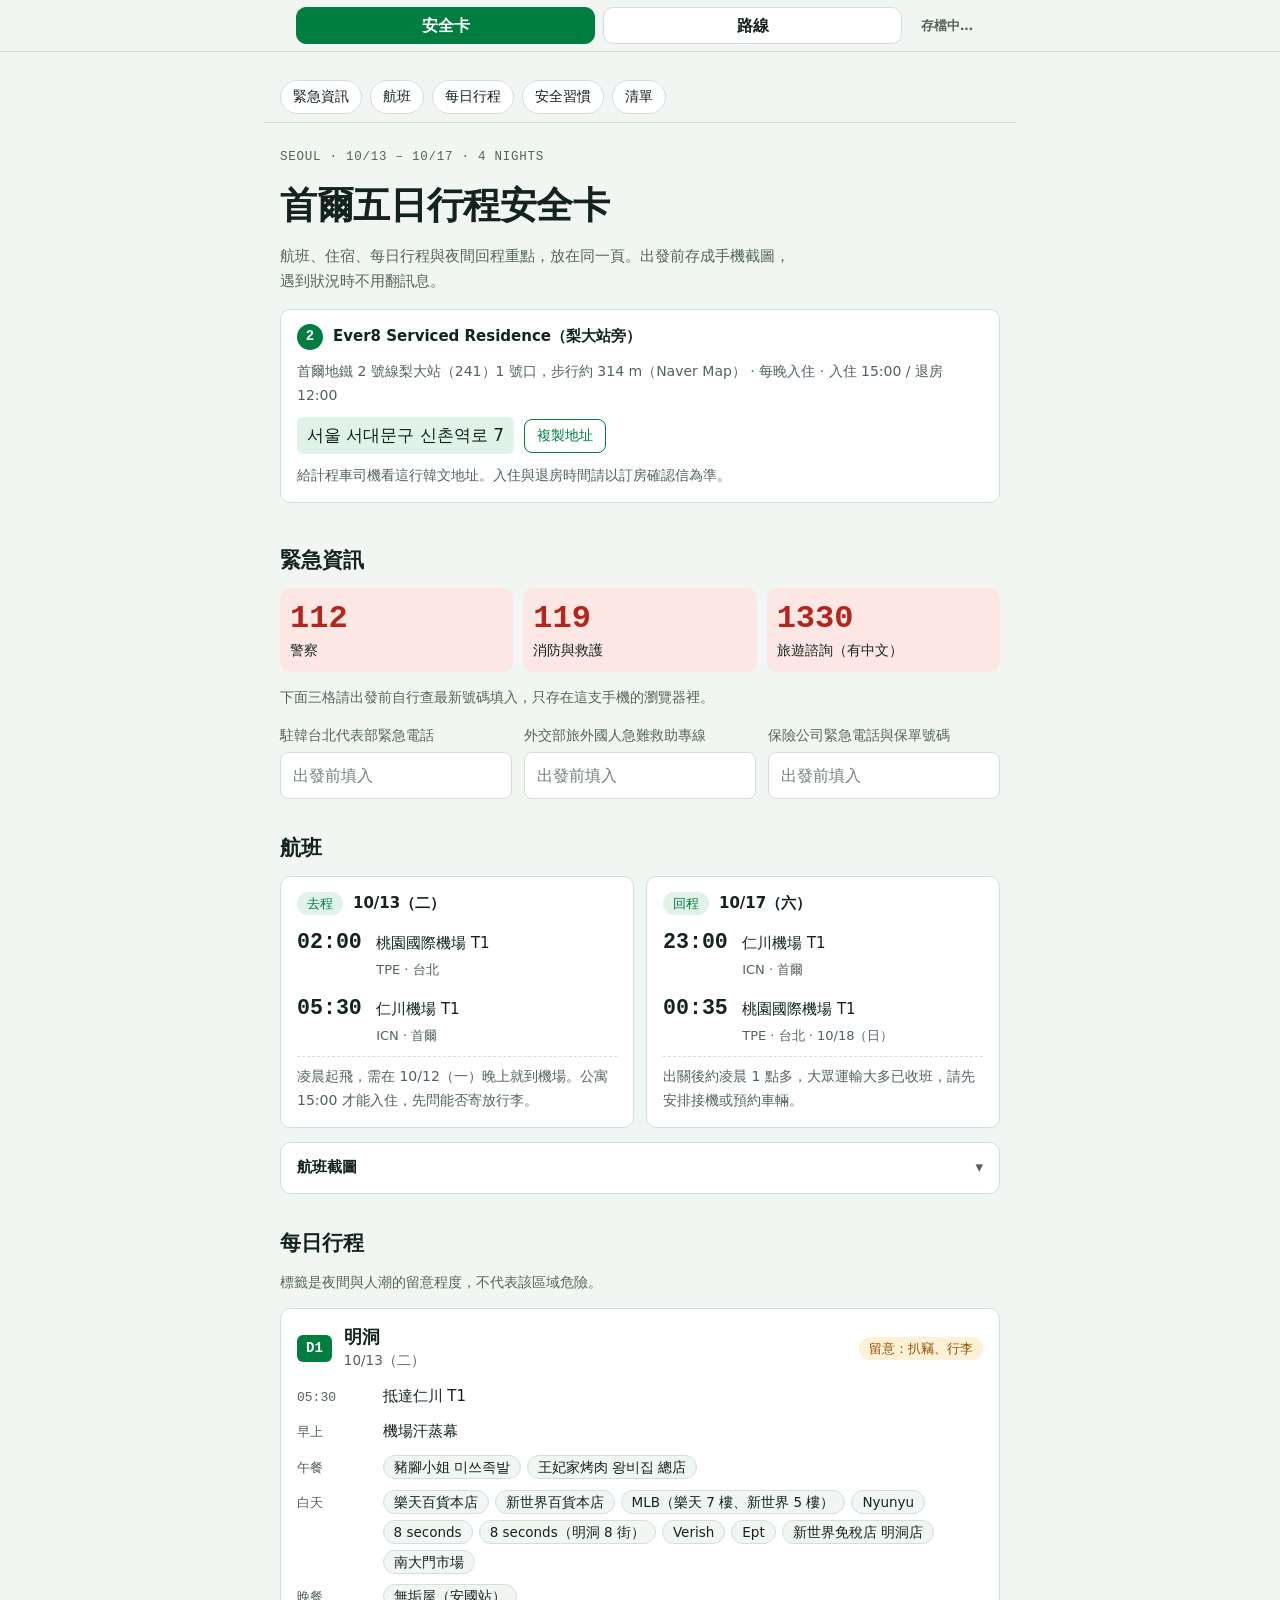
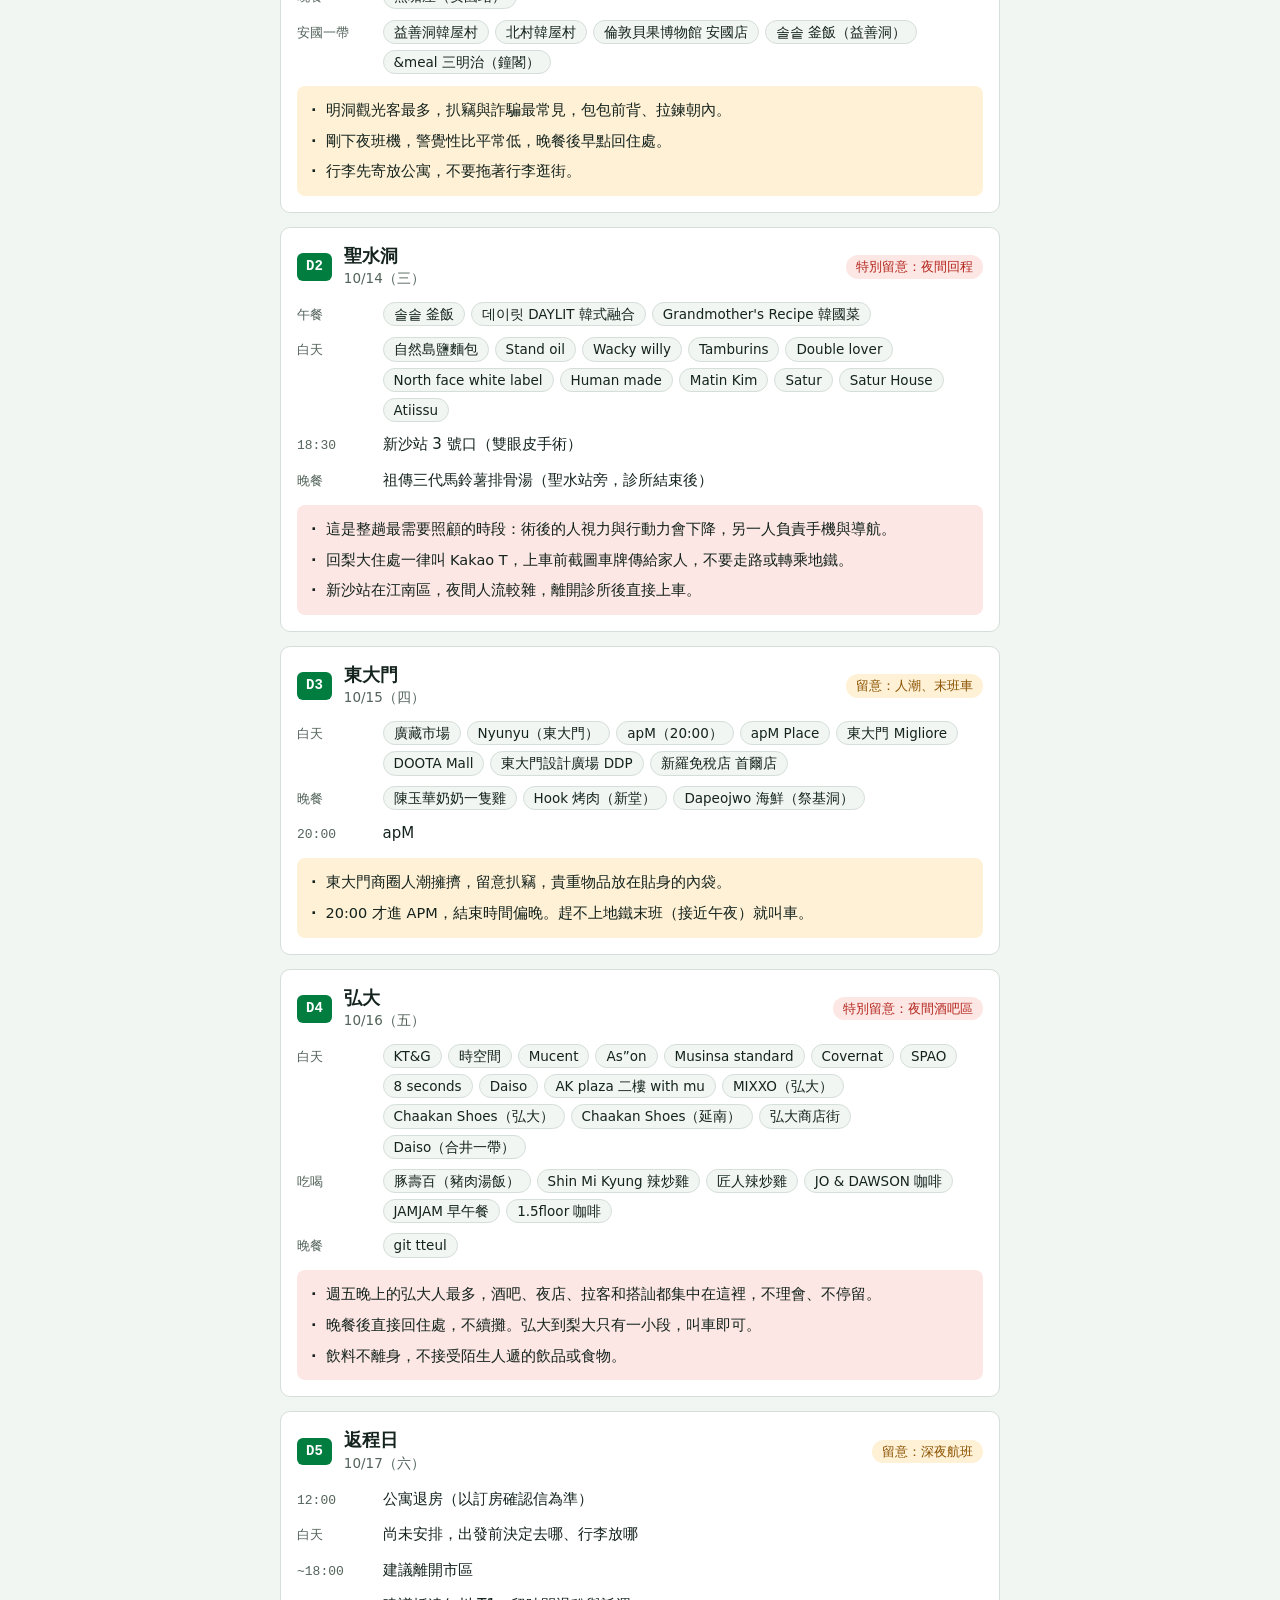
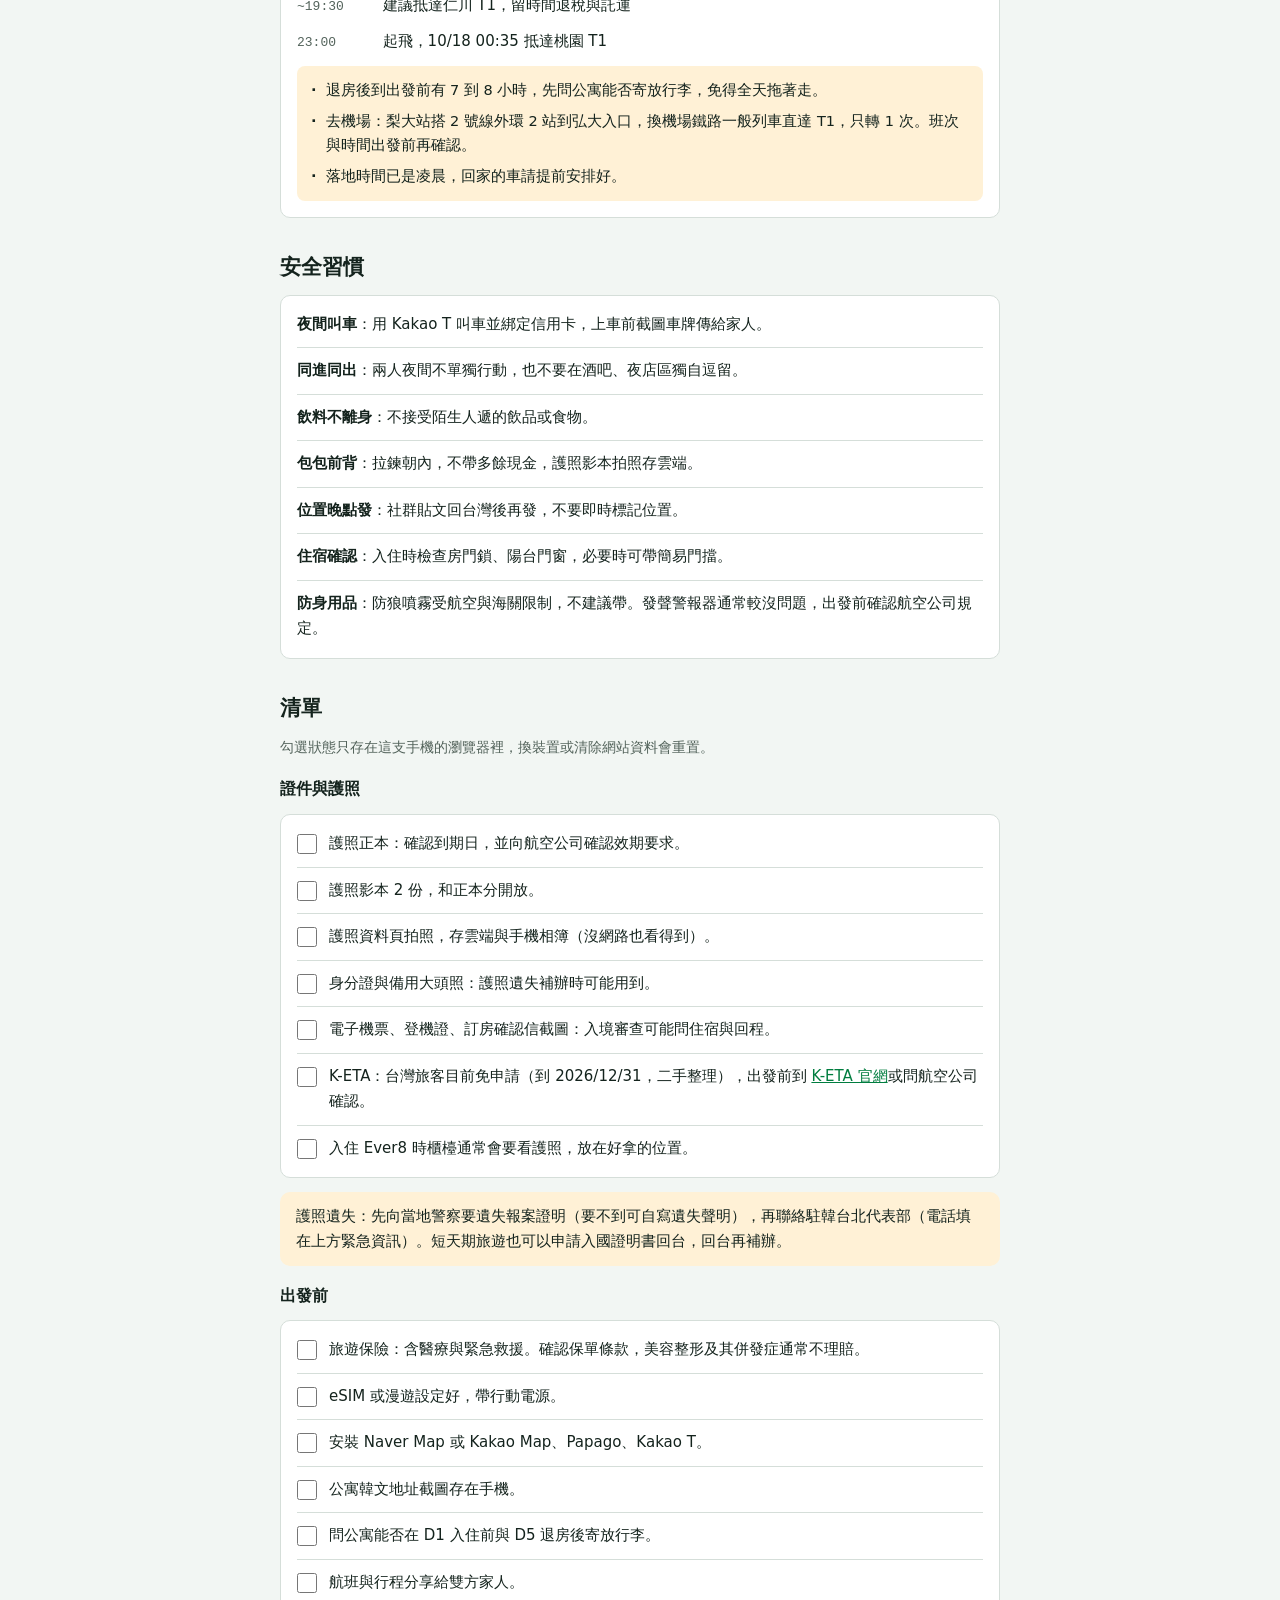
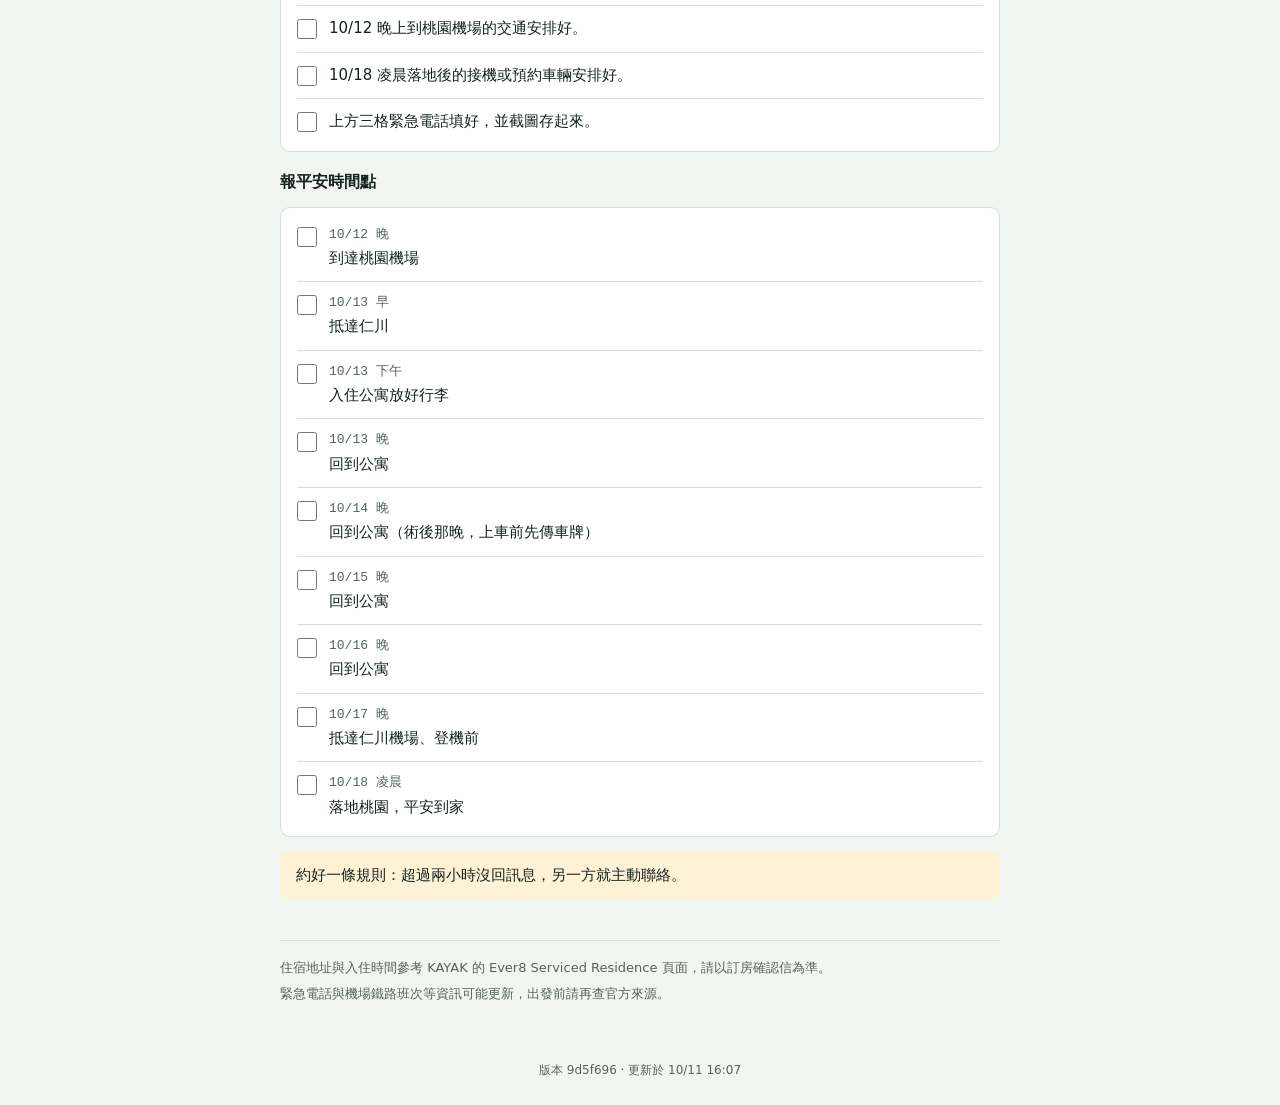
==== seoul-pwa/index.html @ c6f31945 "D5 排好回機場路線：梨大 → 弘大入口換機場鐵路 → 仁川 T1（地鐵只轉 1 次） - 路線頁 D5 加路線圖與三行說明（最少轉 1 次、一般列車才停弘大入口、行李多可叫 Kakao T） - 總" ====
<!doctype html>
<html lang="zh-Hant">
<head>
<meta charset="utf-8">
<meta name="viewport" content="width=device-width,initial-scale=1,viewport-fit=cover">
<title>首爾自由行手冊</title>
<meta name="build-id" content="9d5f696e950f">
<meta name="robots" content="noindex,nofollow">
<link rel="manifest" href="manifest.webmanifest">
<link rel="icon" href="icons/icon-192.png">
<link rel="apple-touch-icon" href="icons/apple-touch-icon.png">
<meta name="apple-mobile-web-app-capable" content="yes">
<meta name="mobile-web-app-capable" content="yes">
<meta name="apple-mobile-web-app-title" content="首爾手冊">
<meta name="apple-mobile-web-app-status-bar-style" content="default">
<meta name="theme-color" content="#f2f6f3" media="(prefers-color-scheme: light)">
<meta name="theme-color" content="#0e1613" media="(prefers-color-scheme: dark)">
<style>:root{color-scheme:light;box-sizing:border-box;padding-top:env(safe-area-inset-top,0px);padding-bottom:env(safe-area-inset-bottom,0px)}html{scroll-padding-top:env(safe-area-inset-top,0px);-webkit-text-size-adjust:100%}body{margin:0;padding:0;font:14px -apple-system,BlinkMacSystemFont,sans-serif;background:#f2f6f3;color:#14231d}img{max-width:100%}[hidden]:not([hidden=until-found i]){display:none!important}</style>
</head>
<body>

<style>

  /* Layout: hub-and-spoke map centred on Sinchon (home), then one step-list card per destination.
     Line colours follow Seoul Metro: Line 2 green, Line 3 orange, Line 4 blue, AREX sky blue. */
  :root {
    --bg: #f2f6f3;
    --surface: #ffffff;
    --fg: #14231d;
    --muted: #53635b;
    --line: #d5ded9;
    --accent: #007d3f;
    --accent-soft: #e1f3e8;
    --on-accent: #ffffff;
    --warn: #8a5200;
    --warn-bg: #fff1d6;
    --l2: #00a84d;
    --l3: #e8710a;
    --l4: #1a9ad6;
    --larex: #0b86c9;
    --font-body: "PingFang TC", "Noto Sans TC", "Microsoft JhengHei", system-ui, sans-serif;
    --font-mono: ui-monospace, "SF Mono", SFMono-Regular, Menlo, "IBM Plex Mono", monospace;
  }
  @media (prefers-color-scheme: dark) {
    :root:not([data-theme="light"]) {
      --bg: #0e1613;
      --surface: #16211d;
      --fg: #e6efe9;
      --muted: #9db0a6;
      --line: #2a3a34;
      --accent: #4cd98c;
      --accent-soft: #163326;
      --on-accent: #08130e;
      --warn: #f2b84b;
      --warn-bg: #33270d;
      --l2: #3fd27f;
      --l3: #ff9a4d;
      --l4: #5cc4f0;
      --larex: #5db8ee;
      color-scheme: dark;
    }
  }
  :root[data-theme="dark"] {
    --bg: #0e1613;
    --surface: #16211d;
    --fg: #e6efe9;
    --muted: #9db0a6;
    --line: #2a3a34;
    --accent: #4cd98c;
    --accent-soft: #163326;
    --on-accent: #08130e;
    --warn: #f2b84b;
    --warn-bg: #33270d;
    --l2: #3fd27f;
    --l3: #ff9a4d;
    --l4: #5cc4f0;
    --larex: #5db8ee;
    color-scheme: dark;
  }

  body { background: var(--bg); color: var(--fg); font-family: var(--font-body); font-size: 15px; line-height: 1.7; }
  .wrap { max-width: 720px; margin-inline: auto; padding-inline: 16px; padding-block: 20px 56px; }
  h1, h2, h3, p, ul, ol, dl, dd { margin: 0; }
  h1, h2, h3 { text-wrap: balance; line-height: 1.3; }
  ul, ol { padding: 0; list-style: none; }
  a { color: var(--accent); }
  :focus-visible { outline: 2px solid var(--accent); outline-offset: 2px; }

  .nav {
    position: sticky; top: env(safe-area-inset-top, 0px); z-index: 5;
    background: var(--bg); border-bottom: 1px solid var(--line);
    margin-inline: -16px; padding: 8px 16px;
    display: flex; gap: 8px; overflow-x: auto; scrollbar-width: none;
  }
  .nav::-webkit-scrollbar { display: none; }
  .nav a {
    flex: none; text-decoration: none; color: var(--fg); font-size: 14px; font-weight: 500;
    padding: 4px 12px; border: 1px solid var(--line); border-radius: 999px; background: var(--surface);
  }
  .nav a:hover { border-color: var(--accent); color: var(--accent); }

  .hero { display: flex; flex-direction: column; gap: 12px; padding-block: 24px 4px; }
  .eyebrow { font-family: var(--font-mono); font-size: 12.5px; letter-spacing: 0.06em; color: var(--muted); text-transform: uppercase; }
  h1 { font-size: clamp(1.7rem, 6.4vw, 2.3rem); font-weight: 700; letter-spacing: -0.01em; }
  .lede { color: var(--muted); max-width: 34em; }

  section { display: flex; flex-direction: column; gap: 14px; padding-top: 32px; scroll-margin-top: 56px; }
  h2 { font-size: 1.3rem; font-weight: 700; }
  .section-note { color: var(--muted); font-size: 14px; }

  /* Map */
  .map { background: var(--surface); border: 1px solid var(--line); border-radius: 10px; padding: 8px; }
  .map svg { display: block; width: 100%; height: auto; max-width: 100%; font-family: var(--font-body); }
  .ln { fill: none; stroke-width: 6; stroke-linecap: round; stroke-linejoin: round; }
  .ln2 { stroke: var(--l2); }
  .ln3 { stroke: var(--l3); }
  .lnA { stroke: var(--larex); }
  .ghost { stroke: var(--l2); opacity: 0.45; stroke-dasharray: 2 7; }
  .dot { fill: var(--surface); stroke-width: 2.5; }
  .dot2 { stroke: var(--l2); }
  .dot3 { stroke: var(--l3); }
  .hub { fill: var(--surface); stroke: var(--fg); stroke-width: 2.5; }
  .home { fill: var(--accent); stroke: var(--surface); stroke-width: 3; }
  .nb { fill: var(--fg); }
  .nt { fill: var(--bg); font-family: var(--font-mono); font-weight: 600; font-size: 12px; text-anchor: middle; }
  .tx { fill: var(--fg); font-size: 11.5px; font-weight: 500; }
  .tm { fill: var(--muted); font-size: 10.5px; }
  .tb { fill: var(--fg); font-size: 12.5px; font-weight: 700; }
  .end { text-anchor: end; }
  .mid { text-anchor: middle; }
  .legend { display: flex; flex-wrap: wrap; gap: 6px 16px; padding: 8px 8px 4px; font-size: 13px; color: var(--muted); }
  .legend span { display: inline-flex; align-items: center; gap: 6px; }
  .sw { width: 22px; height: 6px; border-radius: 3px; display: inline-block; }

  .guide { background: var(--surface); border: 1px solid var(--line); border-radius: 10px; padding: 6px 16px; }
  .guide li { padding-block: 10px; border-bottom: 1px solid var(--line); }
  .guide li:last-child { border-bottom: 0; }
  .guide b { font-weight: 700; }
  .ko { font-family: var(--font-body); color: var(--muted); font-size: 0.92em; }

  .tablewrap { overflow-x: auto; border: 1px solid var(--line); border-radius: 10px; background: var(--surface); }
  table { border-collapse: collapse; width: 100%; font-size: 14px; }
  th, td { text-align: left; padding: 9px 12px; border-bottom: 1px solid var(--line); vertical-align: top; }
  th { font-weight: 500; color: var(--muted); font-size: 13px; white-space: nowrap; }
  tr:last-child td { border-bottom: 0; }
  td.cnt, th.cnt { font-variant-numeric: tabular-nums; min-width: 6.2rem; }
  td.cnt b { font-weight: 700; }
  .ix { font-family: var(--font-body); font-weight: 700; }

  /* Route cards */
  .routes { display: grid; gap: 14px; }
  .route { background: var(--surface); border: 1px solid var(--line); border-radius: 10px; padding: 16px; display: flex; flex-direction: column; gap: 12px; scroll-margin-top: 60px; }
  .rhead { display: flex; gap: 12px; align-items: center; flex-wrap: wrap; }
  .num {
    flex: none; width: 28px; height: 28px; border-radius: 50%;
    background: var(--fg); color: var(--bg);
    display: grid; place-items: center;
    font-family: var(--font-mono); font-weight: 600; font-size: 14px;
  }
  .rt { flex: 1; min-width: 9rem; display: flex; flex-direction: column; }
  .rt h3 { font-size: 1.1rem; font-weight: 700; }
  .rt span { color: var(--muted); font-size: 13.5px; }
  .meta { text-align: right; display: flex; flex-direction: column; font-size: 13px; color: var(--muted); }
  .meta b { color: var(--fg); font-size: 15px; font-weight: 700; }

  .steps { display: grid; gap: 0; }
  .s {
    --c: var(--muted);
    border-left: 5px solid var(--c);
    padding: 8px 0 8px 14px;
    display: grid; grid-template-columns: 4.4rem minmax(0, 1fr); gap: 10px; align-items: baseline;
  }
  .s .k { font-family: var(--font-mono); font-size: 12.5px; color: var(--muted); }
  .s .d { min-width: 0; }
  .c2 { --c: var(--l2); }
  .c3 { --c: var(--l3); }
  .c4 { --c: var(--l4); }
  .cA { --c: var(--larex); }
  .cw { --c: var(--line); border-left-style: dashed; }
  .tag { display: inline-block; font-size: 12.5px; font-weight: 500; padding: 0 8px; border-radius: 999px; background: var(--accent-soft); color: var(--accent); margin-left: 4px; }
  .back, .note { border-radius: 8px; padding: 10px 14px; font-size: 14.5px; }
  .back { background: var(--accent-soft); }
  .note { background: var(--warn-bg); }
  .back b, .note b { font-weight: 700; }

  footer { margin-top: 40px; padding-top: 16px; border-top: 1px solid var(--line); color: var(--muted); font-size: 13px; display: grid; gap: 6px; }
  footer ul { display: flex; flex-wrap: wrap; gap: 4px 14px; }

  @media (prefers-reduced-motion: no-preference) { html { scroll-behavior: smooth; } }


  .tabs {
    position: sticky; top: env(safe-area-inset-top, 0px); z-index: 5;
    background: var(--bg); border-bottom: 1px solid var(--line);
    margin-inline: -16px; padding: 8px 16px; display: flex; gap: 8px; overflow-x: auto; scrollbar-width: none;
  }
  .tabs::-webkit-scrollbar { display: none; }
  .tabs button {
    flex: none; font: inherit; font-size: 14px; font-weight: 500; color: var(--fg);
    padding: 5px 14px; border: 1px solid var(--line); border-radius: 999px; background: var(--surface); cursor: pointer;
  }
  .tabs button[aria-selected="true"] { background: var(--accent); border-color: var(--accent); color: var(--on-accent); }
  .tabs button:disabled { color: var(--muted); border-style: dashed; cursor: default; }
  .panel-body { display: flex; flex-direction: column; gap: 14px; padding-top: 22px; }
  .panel-body > section { padding-top: 6px; }
  .dayhead { display: flex; gap: 14px; align-items: center; }
  .dayhead h2 { font-size: 1.5rem; }
  .day-no { flex: none; font-family: var(--font-mono); font-weight: 600; font-size: 18px; background: var(--accent); color: var(--on-accent); border-radius: 8px; padding: 4px 12px; }
  .day-no.off { background: var(--line); color: var(--muted); }
  .sum { color: var(--muted); max-width: 36em; }
  .h3 { font-size: 1.05rem; font-weight: 700; margin-top: 6px; }
  .alight { background: var(--accent-soft); border-radius: 10px; padding: 12px 16px; display: grid; gap: 6px; }
  .alight ul { display: grid; gap: 6px; font-size: 14.5px; }
  .alight li { padding-left: 1em; position: relative; }
  .alight li::before { content: "·"; position: absolute; left: 0; font-weight: 700; }
  .cap { padding: 4px 8px 6px; font-size: 13px; color: var(--muted); }
  .sg { stroke-width: 6; stroke-linecap: round; fill: none; }
  .sg.l2 { stroke: var(--l2); } .sg.l3 { stroke: var(--l3); } .sg.l4 { stroke: var(--l4); } .sg.arex { stroke: var(--larex); }
  .sg.walk { stroke: var(--muted); stroke-width: 3; }
  .sg.dash { stroke-dasharray: 2 7; }
  .st { fill: var(--surface); stroke-width: 3; }
  .st.l2 { stroke: var(--l2); } .st.l3 { stroke: var(--l3); } .st.l4 { stroke: var(--l4); } .st.arex { stroke: var(--larex); } .st.walk { stroke: var(--muted); }
  .dest { fill: var(--fg); }
  .spurdot { fill: var(--fg); }
  .pill { fill: var(--surface); stroke-width: 1.5; }
  .pill.l2 { stroke: var(--l2); } .pill.l3 { stroke: var(--l3); } .pill.l4 { stroke: var(--l4); } .pill.arex { stroke: var(--larex); } .pill.walk { stroke: var(--muted); }
  .ring { fill: none; stroke: var(--line); stroke-width: 1.2; stroke-dasharray: 3 4; }
  .rl { stroke: var(--fg); stroke-width: 2; opacity: 0.75; }
  .rl.dash { stroke-dasharray: 4 5; opacity: 0.6; }
  .mp { fill: var(--surface); stroke: var(--line); stroke-width: 1; }
  .hubc { fill: var(--surface); stroke: var(--l2); stroke-width: 4.5; }
  .halo { paint-order: stroke; stroke: var(--surface); stroke-width: 4px; stroke-linejoin: round; }
  .dashsw { background: repeating-linear-gradient(90deg, var(--muted) 0 4px, transparent 4px 8px); height: 3px; }
  .spots { display: grid; gap: 0; background: var(--surface); border: 1px solid var(--line); border-radius: 10px; padding: 4px 14px; }
  .spot { display: grid; grid-template-columns: 28px minmax(0, 1fr) auto; gap: 12px; align-items: start; padding-block: 12px; border-bottom: 1px solid var(--line); }
  .spot:last-child { border-bottom: 0; }
  .spot .sb { display: flex; flex-direction: column; min-width: 0; gap: 1px; }
  .spot .sb b { font-weight: 700; }
  .spot .ko { font-size: 13px; overflow-wrap: anywhere; }
  .spot .sm { font-size: 13px; color: var(--muted); }
  .spot .st2 { display: flex; flex-direction: column; align-items: flex-end; gap: 2px; font-size: 13.5px; text-align: right; }
  .spot .st2 b { font-weight: 700; font-variant-numeric: tabular-nums; }
  .spot .num { margin-top: 2px; }
  .todo { background: var(--warn-bg); border-radius: 10px; padding: 12px 16px; display: grid; gap: 6px; font-size: 14.5px; }
  .todo ul { display: grid; gap: 6px; }
  .todo li { padding-left: 1em; position: relative; }
  .todo li::before { content: "·"; position: absolute; left: 0; font-weight: 700; }
  ul.note { display: grid; gap: 8px; background: transparent; padding: 0; font-size: 14.5px; }
  ul.note li { padding-left: 1em; position: relative; }
  ul.note li::before { content: "·"; position: absolute; left: 0; font-weight: 700; }
  ul.note.warn { background: var(--warn-bg); padding: 12px 16px; border-radius: 10px; }
  .tx.end, .tb.end { text-anchor: end; }
  .tb.mid, .tx.mid, .tm.mid { text-anchor: middle; }
  .mid { text-anchor: middle; }

  .chips { display: flex; flex-wrap: wrap; gap: 8px; }
  .chips a, .chips .chip { display: inline-block; padding: 5px 12px; border: 1px solid var(--line); border-radius: 999px;
    background: var(--surface); color: var(--fg); text-decoration: none; font-size: 14px; }
  .chips a:hover { border-color: var(--accent); }
  .chips .chip { color: var(--muted); border-style: dashed; }
  .legs { overflow-x: auto; background: var(--surface); border: 1px solid var(--line); border-radius: 10px; }
  .legs table { border-collapse: collapse; width: 100%; min-width: 0; font-size: 13.5px; }
  .legs th, .legs td { text-align: left; padding: 10px 10px; overflow-wrap: anywhere; border-bottom: 1px solid var(--line); vertical-align: top; }
  .legs th { font-size: 12.5px; color: var(--muted); font-weight: 600; letter-spacing: .03em; }
  .legs tr:last-child td { border-bottom: 0; }
  .legs td.d { font-family: var(--font-mono); font-weight: 600; white-space: nowrap; }
  footer details summary { cursor: pointer; color: var(--muted); font-size: 13.5px; padding: 6px 0; }

  :root { --ov-bg: #0e1311; --ov-fg: #ffffff; --ov-btn: rgba(14,19,17,.82); --ov-btn-line: rgba(255,255,255,.38); }
  .mapsec { margin-block: 28px 4px; }
  .mapbtn { display: flex; width: 100%; align-items: center; justify-content: space-between; gap: 12px; padding: 14px 16px; font: inherit;
    font-size: 15px; font-weight: 600; color: var(--fg); background: var(--surface); border: 1px solid var(--line); border-radius: 12px; cursor: pointer; }
  .mapbtn:hover { border-color: var(--accent); }
  .mapbtn .chev { color: var(--muted); transition: transform .15s; }
  .mapbtn[aria-expanded="true"] .chev { transform: rotate(180deg); }
  .mapbox { margin-top: 10px; }
  .mapopen { display: block; width: 100%; padding: 0; border: 1px solid var(--line); border-radius: 10px; overflow: hidden; background: var(--surface); cursor: zoom-in; }
  .mapopen img { display: block; width: 100%; height: auto; }
  .mapbox p { margin: 8px 2px 0; font-size: 13px; color: var(--muted); }
  #mv { position: fixed; inset: 0; z-index: 1000; background: var(--ov-bg); overscroll-behavior: contain; }
  #mvstage { position: absolute; inset: 0; overflow: hidden; touch-action: none; cursor: grab; user-select: none; -webkit-user-select: none; }
  #mvstage.drag { cursor: grabbing; }
  #mvimg { position: absolute; left: 0; top: 0; max-width: none; transform-origin: 0 0; will-change: transform; user-select: none; -webkit-user-drag: none; background: #f4f5f4; }
  .mvbar { position: absolute; left: 0; right: 0; display: flex; align-items: center; justify-content: space-between; gap: 8px; padding-inline: 12px; pointer-events: none; }
  .mvtop { top: 0; padding-top: calc(env(safe-area-inset-top, 0px) + 10px); }
  .mvbot { bottom: 0; justify-content: center; padding-bottom: calc(env(safe-area-inset-bottom, 0px) + 14px); }
  .mvbar button { pointer-events: auto; font: inherit; font-size: 15px; font-weight: 600; color: var(--ov-fg); background: var(--ov-btn);
    border: 1px solid var(--ov-btn-line); border-radius: 999px; padding: 10px 16px; min-width: 44px; min-height: 44px; cursor: pointer;
    -webkit-backdrop-filter: blur(6px); backdrop-filter: blur(6px); }
  .mvhint { color: var(--ov-fg); font-size: 13px; pointer-events: none; background: var(--ov-btn); border: 1px solid var(--ov-btn-line); border-radius: 999px; padding: 7px 12px; }

  :root { --alert: #b3261e; --alert-bg: #fde7e4; --topbar-h: 52px; }
  @media (prefers-color-scheme: dark) { :root:not([data-theme="light"]) { --alert: #ff9a90; --alert-bg: #3a1916; } }
  :root[data-theme="dark"] { --alert: #ff9a90; --alert-bg: #3a1916; }
  .topbar { position: sticky; top: env(safe-area-inset-top, 0px); z-index: 20; height: var(--topbar-h); box-sizing: border-box;
    background: var(--bg); border-bottom: 1px solid var(--line); }
  .topbar-in { max-width: 720px; height: 100%; box-sizing: border-box; margin-inline: auto; padding: 7px 16px; display: grid; grid-template-columns: 1fr 1fr; gap: 8px; }
  .toptab { font: inherit; font-size: 16px; font-weight: 700; color: var(--fg); background: var(--surface); border: 1px solid var(--line); border-radius: 10px; cursor: pointer; }
  .toptab[aria-selected="true"] { background: var(--accent); border-color: var(--accent); color: var(--on-accent); }
  #pane-safety { display: block; }
  .tabs { top: calc(env(safe-area-inset-top, 0px) + var(--topbar-h)); }

</style>
<div class="topbar" role="tablist" aria-label="主要分頁"><div class="topbar-in"><button type="button" class="toptab" role="tab" id="tt-safety" data-top="safety" aria-selected="true" aria-controls="top-safety">安全卡</button><button type="button" class="toptab" role="tab" id="tt-routes" data-top="routes" aria-selected="false" aria-controls="top-routes">路線</button></div></div>
<div id="top-safety" role="tabpanel" aria-labelledby="tt-safety"><div id="pane-safety"></div></div>
<template id="safety-tpl"><style>
  /* Layout: mobile-first single column. Timetable rows (time in mono at left), one card per day,
     Seoul Line 2 green as the only accent; amber and red are reserved for caution levels. */
  :host {
    display: block;
    background: var(--bg);
    color: var(--fg);
    font-family: var(--font-body);
    font-size: 15px;
    line-height: 1.7;
  }
  .wrap {
    max-width: 720px;
    margin-inline: auto;
    padding-inline: 16px;
    padding-block: 20px 56px;
  }
  h1, h2, h3, p, ul, dl, dd { margin: 0; }
  h1, h2, h3 { text-wrap: balance; line-height: 1.3; }
  ul { padding: 0; list-style: none; }
  a { color: var(--accent); }
  :focus-visible { outline: 2px solid var(--accent); outline-offset: 2px; }

  /* Sticky section nav */
  .nav {
    position: sticky;
    top: calc(env(safe-area-inset-top, 0px) + var(--topbar-h));
    z-index: 5;
    background: var(--bg);
    border-bottom: 1px solid var(--line);
    margin-inline: -16px;
    padding: 8px 16px;
    display: flex;
    gap: 8px;
    overflow-x: auto;
    scrollbar-width: none;
  }
  .nav::-webkit-scrollbar { display: none; }
  .nav a {
    flex: none;
    text-decoration: none;
    color: var(--fg);
    font-size: 14px;
    font-weight: 500;
    padding: 4px 12px;
    border: 1px solid var(--line);
    border-radius: 999px;
    background: var(--surface);
  }
  .nav a:hover { border-color: var(--accent); color: var(--accent); }

  /* Hero */
  .hero { display: flex; flex-direction: column; gap: 14px; padding-block: 24px 8px; }
  .eyebrow {
    font-family: var(--font-mono);
    font-size: 12.5px;
    letter-spacing: 0.06em;
    color: var(--muted);
    text-transform: uppercase;
  }
  h1 { font-size: clamp(1.7rem, 6.4vw, 2.3rem); font-weight: 700; letter-spacing: -0.01em; }
  .lede { color: var(--muted); max-width: 34em; }

  .stay {
    background: var(--surface);
    border: 1px solid var(--line);
    border-radius: 10px;
    padding: 14px 16px;
    display: flex;
    flex-direction: column;
    gap: 10px;
  }
  .stay-top { display: flex; gap: 10px; align-items: center; flex-wrap: wrap; }
  .line-badge {
    flex: none;
    width: 26px;
    height: 26px;
    border-radius: 50%;
    background: var(--accent);
    color: var(--on-accent);
    display: grid;
    place-items: center;
    font-family: var(--font-mono);
    font-weight: 600;
    font-size: 14px;
  }
  .stay-name { font-weight: 700; }
  .stay-meta { color: var(--muted); font-size: 14px; }
  .addr-row { display: flex; gap: 10px; align-items: center; flex-wrap: wrap; }
  .addr {
    font-size: 17px;
    font-weight: 500;
    background: var(--accent-soft);
    padding: 4px 10px;
    border-radius: 6px;
    min-width: 0;
    overflow-wrap: anywhere;
  }
  .btn {
    font: inherit;
    font-size: 14px;
    font-weight: 500;
    color: var(--accent);
    background: transparent;
    border: 1px solid var(--accent);
    border-radius: 8px;
    padding: 4px 12px;
    cursor: pointer;
  }
  .btn:hover { background: var(--accent-soft); }

  /* Sections */
  section { display: flex; flex-direction: column; gap: 14px; padding-top: 36px; scroll-margin-top: calc(var(--topbar-h) + 56px); }
  h2 { font-size: 1.3rem; font-weight: 700; }
  .section-note { color: var(--muted); font-size: 14px; }

  /* Emergency */
  .sos { display: grid; grid-template-columns: repeat(3, minmax(0, 1fr)); gap: 10px; }
  .sos-tile {
    background: var(--alert-bg);
    border-radius: 10px;
    padding: 12px 10px;
    display: flex;
    flex-direction: column;
    gap: 2px;
  }
  .sos-num { font-family: var(--font-mono); font-weight: 600; font-size: clamp(1.5rem, 7vw, 2rem); color: var(--alert); line-height: 1.2; }
  .sos-label { font-size: 13.5px; line-height: 1.45; }
  .fields { display: grid; gap: 12px; }
  .field { display: flex; flex-direction: column; gap: 4px; min-width: 0; }
  .field label { font-size: 14px; color: var(--muted); }
  .field input {
    font: inherit;
    font-size: 16px;
    color: var(--fg);
    background: var(--surface);
    border: 1px solid var(--line);
    border-radius: 8px;
    padding: 9px 12px;
    width: 100%;
    box-sizing: border-box;
  }
  .field input::placeholder { color: var(--muted); opacity: 0.8; }

  /* Flights */
  .flights { display: grid; gap: 12px; }
  .flight {
    background: var(--surface);
    border: 1px solid var(--line);
    border-radius: 10px;
    padding: 14px 16px;
    display: flex;
    flex-direction: column;
    gap: 8px;
  }
  .flight-head { display: flex; gap: 10px; align-items: center; font-weight: 700; }
  .tag {
    font-size: 12.5px;
    font-weight: 500;
    background: var(--accent-soft);
    color: var(--accent);
    padding: 1px 10px;
    border-radius: 999px;
  }
  .leg { display: grid; grid-template-columns: 4.2rem 1fr; gap: 12px; align-items: baseline; }
  .t { font-family: var(--font-mono); font-weight: 600; font-size: 1.35rem; font-variant-numeric: tabular-nums; }
  .leg-place { min-width: 0; }
  .leg-sub { color: var(--muted); font-size: 13px; }
  .flight-note { font-size: 14px; color: var(--muted); border-top: 1px dashed var(--line); padding-top: 8px; }

  /* Days */
  .days { display: grid; gap: 14px; }
  .day {
    background: var(--surface);
    border: 1px solid var(--line);
    border-radius: 10px;
    padding: 16px;
    display: flex;
    flex-direction: column;
    gap: 12px;
  }
  .day-head { display: flex; gap: 12px; align-items: center; flex-wrap: wrap; }
  .day-no {
    flex: none;
    font-family: var(--font-mono);
    font-weight: 600;
    font-size: 14px;
    background: var(--accent);
    color: var(--on-accent);
    border-radius: 6px;
    padding: 2px 9px;
  }
  .day-title { flex: 1; min-width: 8rem; display: flex; flex-direction: column; }
  .day-title h3 { font-size: 1.12rem; font-weight: 700; }
  .day-date { color: var(--muted); font-size: 13.5px; }
  .pill { flex: none; font-size: 12.5px; font-weight: 500; padding: 1px 10px; border-radius: 999px; }
  .pill.l1 { background: var(--warn-bg); color: var(--warn); }
  .pill.l2 { background: var(--alert-bg); color: var(--alert); }
  .rows { display: grid; gap: 10px; }
  .row { display: grid; grid-template-columns: 4.6rem minmax(0, 1fr); gap: 12px; align-items: baseline; }
  .row dt { font-family: var(--font-mono); font-size: 13px; color: var(--muted); font-variant-numeric: tabular-nums; }
  .row dd { min-width: 0; }
  .chips { display: flex; flex-wrap: wrap; gap: 6px; }
  .chip {
    font-size: 13.5px;
    line-height: 1.5;
    padding: 1px 10px;
    border: 1px solid var(--line);
    border-radius: 999px;
    background: var(--bg);
  }
  .notes { border-radius: 8px; padding: 12px 14px; display: grid; gap: 6px; font-size: 14.5px; }
  .notes.l1 { background: var(--warn-bg); }
  .notes.l2 { background: var(--alert-bg); }
  .notes li { padding-left: 1em; position: relative; }
  .notes li::before { content: "·"; position: absolute; left: 0; font-weight: 700; }

  /* Lists */
  .card { background: var(--surface); border: 1px solid var(--line); border-radius: 10px; padding: 6px 16px; }
  .plain li { padding-block: 10px; border-bottom: 1px solid var(--line); }
  .plain li:last-child { border-bottom: 0; }
  .plain b { font-weight: 700; }
  .checks li { border-bottom: 1px solid var(--line); }
  .checks li:last-child { border-bottom: 0; }
  .checks label { display: flex; gap: 12px; align-items: flex-start; padding-block: 10px; cursor: pointer; }
  .checks input { flex: none; width: 20px; height: 20px; margin: 3px 0 0; accent-color: var(--accent); }
  .checks .when { font-family: var(--font-mono); font-size: 13px; color: var(--muted); display: block; }
  .group-title { font-size: 1rem; font-weight: 700; margin-top: 6px; }
  .checks input:checked + span { color: var(--muted); text-decoration: line-through; text-decoration-color: var(--line); }

  .callout { background: var(--warn-bg); border-radius: 10px; padding: 12px 16px; font-size: 14.5px; }

  footer { margin-top: 40px; padding-top: 16px; border-top: 1px solid var(--line); color: var(--muted); font-size: 13px; display: grid; gap: 4px; }

  @media (min-width: 640px) {
    .flights { grid-template-columns: 1fr 1fr; }
    .fields { grid-template-columns: repeat(3, minmax(0, 1fr)); }
  }

  .shot { background: var(--surface); border: 1px solid var(--line); border-radius: 10px; overflow: hidden; }
  .shot summary { list-style: none; cursor: pointer; display: flex; align-items: center; justify-content: space-between; gap: 12px;
    box-sizing: border-box; min-height: 48px; padding: 12px 16px; font-weight: 700; }
  .shot summary::-webkit-details-marker { display: none; }
  .shot summary::marker { content: ''; }
  .shot summary:focus-visible { outline: 2px solid var(--accent); outline-offset: -2px; }
  .shot .chev { color: var(--muted); transition: transform .15s; }
  .shot[open] .chev { transform: rotate(180deg); }
  .shot[open] summary { border-bottom: 1px solid var(--line); }
  .shot img { display: block; width: 100%; height: auto; background: #fff; }
  @media (prefers-reduced-motion: reduce) { .shot .chev { transition: none; } }
</style><div class="wrap">
  <nav class="nav" aria-label="頁面章節">
    <a href="#emergency" data-goto="emergency">緊急資訊</a>
    <a href="#flights" data-goto="flights">航班</a>
    <a href="#days" data-goto="days">每日行程</a>
    <a href="#safety" data-goto="safety">安全習慣</a>
    <a href="#checklist" data-goto="checklist">清單</a>
  </nav>

  <header class="hero">
    <p class="eyebrow">Seoul · 10/13 – 10/17 · 4 nights</p>
    <h1>首爾五日行程安全卡</h1>
    <p class="lede">航班、住宿、每日行程與夜間回程重點，放在同一頁。出發前存成手機截圖，遇到狀況時不用翻訊息。</p>

    <div class="stay">
      <div class="stay-top">
        <span class="line-badge" aria-hidden="true">2</span>
        <span class="stay-name">Ever8 Serviced Residence（梨大站旁）</span>
      </div>
      <p class="stay-meta">首爾地鐵 2 號線梨大站（241）1 號口，步行約 314 m（Naver Map） · 每晚入住 · 入住 15:00 / 退房 12:00</p>
      <div class="addr-row">
        <span class="addr" id="addr-ko">서울 서대문구 신촌역로 7</span>
        <button class="btn" type="button" data-copy-target="addr-ko">複製地址</button>
      </div>
      <p class="stay-meta">給計程車司機看這行韓文地址。入住與退房時間請以訂房確認信為準。</p>
    </div>
  </header>

  <section id="emergency">
    <h2>緊急資訊</h2>
    <div class="sos">
      <div class="sos-tile"><span class="sos-num">112</span><span class="sos-label">警察</span></div>
      <div class="sos-tile"><span class="sos-num">119</span><span class="sos-label">消防與救護</span></div>
      <div class="sos-tile"><span class="sos-num">1330</span><span class="sos-label">旅遊諮詢（有中文）</span></div>
    </div>
    <p class="section-note">下面三格請出發前自行查最新號碼填入，只存在這支手機的瀏覽器裡。</p>
    <div class="fields">
      <div class="field">
        <label for="f-office">駐韓台北代表部緊急電話</label>
        <input id="f-office" type="text" inputmode="tel" placeholder="出發前填入">
      </div>
      <div class="field">
        <label for="f-mofa">外交部旅外國人急難救助專線</label>
        <input id="f-mofa" type="text" inputmode="tel" placeholder="出發前填入">
      </div>
      <div class="field">
        <label for="f-ins">保險公司緊急電話與保單號碼</label>
        <input id="f-ins" type="text" placeholder="出發前填入">
      </div>
    </div>
  </section>

  <section id="flights">
    <h2>航班</h2>
    <div class="flights">
      <div class="flight">
        <div class="flight-head"><span class="tag">去程</span><span>10/13（二）</span></div>
        <div class="leg"><span class="t">02:00</span><span class="leg-place">桃園國際機場 T1<br><span class="leg-sub">TPE · 台北</span></span></div>
        <div class="leg"><span class="t">05:30</span><span class="leg-place">仁川機場 T1<br><span class="leg-sub">ICN · 首爾</span></span></div>
        <p class="flight-note">凌晨起飛，需在 10/12（一）晚上就到機場。公寓 15:00 才能入住，先問能否寄放行李。</p>
      </div>
      <div class="flight">
        <div class="flight-head"><span class="tag">回程</span><span>10/17（六）</span></div>
        <div class="leg"><span class="t">23:00</span><span class="leg-place">仁川機場 T1<br><span class="leg-sub">ICN · 首爾</span></span></div>
        <div class="leg"><span class="t">00:35</span><span class="leg-place">桃園國際機場 T1<br><span class="leg-sub">TPE · 台北 · 10/18（日）</span></span></div>
        <p class="flight-note">出關後約凌晨 1 點多，大眾運輸大多已收班，請先安排接機或預約車輛。</p>
      </div>
    </div>
    <details class="shot">
      <summary><span>航班截圖</span><span class="chev" aria-hidden="true">▾</span></summary>
      <img src="flights.jpg" width="1080" height="938" loading="lazy" decoding="async" alt="航班截圖：去程 10/13（二）02:00 桃園 TPE T1 起飛，05:30 抵達仁川 ICN T1；回程 10/17（六）23:00 仁川 ICN T1 起飛，10/18（日）00:35 抵達桃園 TPE T1">
    </details>
  </section>

  <section id="days">
    <h2>每日行程</h2>
    <p class="section-note">標籤是夜間與人潮的留意程度，不代表該區域危險。</p>
    <div class="days">

      <article class="day">
        <div class="day-head">
          <span class="day-no">D1</span>
          <div class="day-title"><h3>明洞</h3><span class="day-date">10/13（二）</span></div>
          <span class="pill l1">留意：扒竊、行李</span>
        </div>
        <dl class="rows">
          <div class="row"><dt>05:30</dt><dd>抵達仁川 T1</dd></div>
          <div class="row"><dt>早上</dt><dd>機場汗蒸幕</dd></div>
          <div class="row"><dt>午餐</dt><dd><div class="chips"><span class="chip">豬腳小姐 미쓰족발</span><span class="chip">王妃家烤肉 왕비집 總店</span></div></dd></div><div class="row"><dt>白天</dt><dd><div class="chips"><span class="chip">樂天百貨本店</span><span class="chip">新世界百貨本店</span><span class="chip">MLB（樂天 7 樓、新世界 5 樓）</span><span class="chip">Nyunyu</span><span class="chip">8 seconds</span><span class="chip">8 seconds（明洞 8 街）</span><span class="chip">Verish</span><span class="chip">Ept</span><span class="chip">新世界免稅店 明洞店</span><span class="chip">南大門市場</span></div></dd></div>
          <div class="row"><dt>晚餐</dt><dd><div class="chips"><span class="chip">無垢屋（安國站）</span></div></dd></div><div class="row"><dt>安國一帶</dt><dd><div class="chips"><span class="chip">益善洞韓屋村</span><span class="chip">北村韓屋村</span><span class="chip">倫敦貝果博物館 安國店</span><span class="chip">솔솥 釜飯（益善洞）</span><span class="chip">&amp;meal 三明治（鐘閣）</span></div></dd></div>
        </dl>
        <ul class="notes l1">
          <li>明洞觀光客最多，扒竊與詐騙最常見，包包前背、拉鍊朝內。</li>
          <li>剛下夜班機，警覺性比平常低，晚餐後早點回住處。</li>
          <li>行李先寄放公寓，不要拖著行李逛街。</li>
        </ul>
      </article>

      <article class="day">
        <div class="day-head">
          <span class="day-no">D2</span>
          <div class="day-title"><h3>聖水洞</h3><span class="day-date">10/14（三）</span></div>
          <span class="pill l2">特別留意：夜間回程</span>
        </div>
        <dl class="rows">
          <div class="row"><dt>午餐</dt><dd><div class="chips"><span class="chip">솔솥 釜飯</span><span class="chip">데이릿 DAYLIT 韓式融合</span><span class="chip">Grandmother&#x27;s Recipe 韓國菜</span></div></dd></div><div class="row"><dt>白天</dt><dd><div class="chips"><span class="chip">自然島鹽麵包</span><span class="chip">Stand oil</span><span class="chip">Wacky willy</span><span class="chip">Tamburins</span><span class="chip">Double lover</span><span class="chip">North face white label</span><span class="chip">Human made</span><span class="chip">Matin Kim</span><span class="chip">Satur</span><span class="chip">Satur House</span><span class="chip">Atiissu</span></div></dd></div>
          <div class="row"><dt>18:30</dt><dd>新沙站 3 號口（雙眼皮手術）</dd></div>
          <div class="row"><dt>晚餐</dt><dd>祖傳三代馬鈴薯排骨湯（聖水站旁，診所結束後）</dd></div>
        </dl>
        <ul class="notes l2">
          <li>這是整趟最需要照顧的時段：術後的人視力與行動力會下降，另一人負責手機與導航。</li>
          <li>回梨大住處一律叫 Kakao T，上車前截圖車牌傳給家人，不要走路或轉乘地鐵。</li>
          <li>新沙站在江南區，夜間人流較雜，離開診所後直接上車。</li>
        </ul>
      </article>

      <article class="day">
        <div class="day-head">
          <span class="day-no">D3</span>
          <div class="day-title"><h3>東大門</h3><span class="day-date">10/15（四）</span></div>
          <span class="pill l1">留意：人潮、末班車</span>
        </div>
        <dl class="rows">
          <div class="row"><dt>白天</dt><dd><div class="chips"><span class="chip">廣藏市場</span><span class="chip">Nyunyu（東大門）</span><span class="chip">apM（20:00）</span><span class="chip">apM Place</span><span class="chip">東大門 Migliore</span><span class="chip">DOOTA Mall</span><span class="chip">東大門設計廣場 DDP</span><span class="chip">新羅免稅店 首爾店</span></div></dd></div>
          <div class="row"><dt>晚餐</dt><dd><div class="chips"><span class="chip">陳玉華奶奶一隻雞</span><span class="chip">Hook 烤肉（新堂）</span><span class="chip">Dapeojwo 海鮮（祭基洞）</span></div></dd></div>
          <div class="row"><dt>20:00</dt><dd>apM</dd></div>
        </dl>
        <ul class="notes l1">
          <li>東大門商圈人潮擁擠，留意扒竊，貴重物品放在貼身的內袋。</li>
          <li>20:00 才進 APM，結束時間偏晚。趕不上地鐵末班（接近午夜）就叫車。</li>
        </ul>
      </article>

      <article class="day">
        <div class="day-head">
          <span class="day-no">D4</span>
          <div class="day-title"><h3>弘大</h3><span class="day-date">10/16（五）</span></div>
          <span class="pill l2">特別留意：夜間酒吧區</span>
        </div>
        <dl class="rows">
          <div class="row"><dt>白天</dt><dd><div class="chips"><span class="chip">KT&amp;G</span><span class="chip">時空間</span><span class="chip">Mucent</span><span class="chip">As”on</span><span class="chip">Musinsa standard</span><span class="chip">Covernat</span><span class="chip">SPAO</span><span class="chip">8 seconds</span><span class="chip">Daiso</span><span class="chip">AK plaza 二樓 with mu</span><span class="chip">MIXXO（弘大）</span><span class="chip">Chaakan Shoes（弘大）</span><span class="chip">Chaakan Shoes（延南）</span><span class="chip">弘大商店街</span><span class="chip">Daiso（合井一帶）</span></div></dd></div><div class="row"><dt>吃喝</dt><dd><div class="chips"><span class="chip">豚壽百（豬肉湯飯）</span><span class="chip">Shin Mi Kyung 辣炒雞</span><span class="chip">匠人辣炒雞</span><span class="chip">JO &amp; DAWSON 咖啡</span><span class="chip">JAMJAM 早午餐</span><span class="chip">1.5floor 咖啡</span></div></dd></div>
          <div class="row"><dt>晚餐</dt><dd><div class="chips"><span class="chip">git tteul</span></div></dd></div>
        </dl>
        <ul class="notes l2">
          <li>週五晚上的弘大人最多，酒吧、夜店、拉客和搭訕都集中在這裡，不理會、不停留。</li>
          <li>晚餐後直接回住處，不續攤。弘大到梨大只有一小段，叫車即可。</li>
          <li>飲料不離身，不接受陌生人遞的飲品或食物。</li>
        </ul>
      </article>

      <article class="day">
        <div class="day-head">
          <span class="day-no">D5</span>
          <div class="day-title"><h3>返程日</h3><span class="day-date">10/17（六）</span></div>
          <span class="pill l1">留意：深夜航班</span>
        </div>
        <dl class="rows">
          <div class="row"><dt>12:00</dt><dd>公寓退房（以訂房確認信為準）</dd></div>
          <div class="row"><dt>白天</dt><dd>尚未安排，出發前決定去哪、行李放哪</dd></div>
          <div class="row"><dt>~18:00</dt><dd>建議離開市區</dd></div>
          <div class="row"><dt>~19:30</dt><dd>建議抵達仁川 T1，留時間退稅與託運</dd></div>
          <div class="row"><dt>23:00</dt><dd>起飛，10/18 00:35 抵達桃園 T1</dd></div>
        </dl>
        <ul class="notes l1">
          <li>退房後到出發前有 7 到 8 小時，先問公寓能否寄放行李，免得全天拖著走。</li>
          <li>去機場：梨大站搭 2 號線外環 2 站到弘大入口，換機場鐵路一般列車直達 T1，只轉 1 次。班次與時間出發前再確認。</li>
          <li>落地時間已是凌晨，回家的車請提前安排好。</li>
        </ul>
      </article>

    </div>
  </section>

  <section id="safety">
    <h2>安全習慣</h2>
    <div class="card">
      <ul class="plain">
        <li><b>夜間叫車</b>：用 Kakao T 叫車並綁定信用卡，上車前截圖車牌傳給家人。</li>
        <li><b>同進同出</b>：兩人夜間不單獨行動，也不要在酒吧、夜店區獨自逗留。</li>
        <li><b>飲料不離身</b>：不接受陌生人遞的飲品或食物。</li>
        <li><b>包包前背</b>：拉鍊朝內，不帶多餘現金，護照影本拍照存雲端。</li>
        <li><b>位置晚點發</b>：社群貼文回台灣後再發，不要即時標記位置。</li>
        <li><b>住宿確認</b>：入住時檢查房門鎖、陽台門窗，必要時可帶簡易門擋。</li>
        <li><b>防身用品</b>：防狼噴霧受航空與海關限制，不建議帶。發聲警報器通常較沒問題，出發前確認航空公司規定。</li>
      </ul>
    </div>
  </section>

  <section id="checklist">
    <h2>清單</h2>
    <p class="section-note">勾選狀態只存在這支手機的瀏覽器裡，換裝置或清除網站資料會重置。</p>

    <h3 class="group-title">證件與護照</h3>
    <div class="card">
      <ul class="checks">
        <li><label><input type="checkbox" id="d-pass"><span>護照正本：確認到期日，並向航空公司確認效期要求。</span></label></li>
        <li><label><input type="checkbox" id="d-copy"><span>護照影本 2 份，和正本分開放。</span></label></li>
        <li><label><input type="checkbox" id="d-photo"><span>護照資料頁拍照，存雲端與手機相簿（沒網路也看得到）。</span></label></li>
        <li><label><input type="checkbox" id="d-id"><span>身分證與備用大頭照：護照遺失補辦時可能用到。</span></label></li>
        <li><label><input type="checkbox" id="d-ticket"><span>電子機票、登機證、訂房確認信截圖：入境審查可能問住宿與回程。</span></label></li>
        <li><label><input type="checkbox" id="d-keta"><span>K-ETA：台灣旅客目前免申請（到 2026/12/31，二手整理），出發前到 <a href="https://www.k-eta.go.kr" target="_blank" rel="noopener">K-ETA 官網</a>或問航空公司確認。</span></label></li>
        <li><label><input type="checkbox" id="d-hotel"><span>入住 Ever8 時櫃檯通常會要看護照，放在好拿的位置。</span></label></li>
      </ul>
    </div>
    <p class="callout">護照遺失：先向當地警察要遺失報案證明（要不到可自寫遺失聲明），再聯絡駐韓台北代表部（電話填在上方緊急資訊）。短天期旅遊也可以申請入國證明書回台，回台再補辦。</p>

    <h3 class="group-title">出發前</h3>
    <div class="card">
      <ul class="checks">
        <li><label><input type="checkbox" id="c-ins"><span>旅遊保險：含醫療與緊急救援。確認保單條款，美容整形及其併發症通常不理賠。</span></label></li>
        <li><label><input type="checkbox" id="c-net"><span>eSIM 或漫遊設定好，帶行動電源。</span></label></li>
        <li><label><input type="checkbox" id="c-app"><span>安裝 Naver Map 或 Kakao Map、Papago、Kakao T。</span></label></li>
        <li><label><input type="checkbox" id="c-addr"><span>公寓韓文地址截圖存在手機。</span></label></li>
        <li><label><input type="checkbox" id="c-bag"><span>問公寓能否在 D1 入住前與 D5 退房後寄放行李。</span></label></li>
        <li><label><input type="checkbox" id="c-share"><span>航班與行程分享給雙方家人。</span></label></li>
        <li><label><input type="checkbox" id="c-ride1"><span>10/12 晚上到桃園機場的交通安排好。</span></label></li>
        <li><label><input type="checkbox" id="c-ride2"><span>10/18 凌晨落地後的接機或預約車輛安排好。</span></label></li>
        <li><label><input type="checkbox" id="c-num"><span>上方三格緊急電話填好，並截圖存起來。</span></label></li>
      </ul>
    </div>

    <h3 class="group-title">報平安時間點</h3>
    <div class="card">
      <ul class="checks">
        <li><label><input type="checkbox" id="r-1"><span><span class="when">10/12 晚</span>到達桃園機場</span></label></li>
        <li><label><input type="checkbox" id="r-2"><span><span class="when">10/13 早</span>抵達仁川</span></label></li>
        <li><label><input type="checkbox" id="r-3"><span><span class="when">10/13 下午</span>入住公寓放好行李</span></label></li>
        <li><label><input type="checkbox" id="r-4"><span><span class="when">10/13 晚</span>回到公寓</span></label></li>
        <li><label><input type="checkbox" id="r-5"><span><span class="when">10/14 晚</span>回到公寓（術後那晚，上車前先傳車牌）</span></label></li>
        <li><label><input type="checkbox" id="r-6"><span><span class="when">10/15 晚</span>回到公寓</span></label></li>
        <li><label><input type="checkbox" id="r-7"><span><span class="when">10/16 晚</span>回到公寓</span></label></li>
        <li><label><input type="checkbox" id="r-8"><span><span class="when">10/17 晚</span>抵達仁川機場、登機前</span></label></li>
        <li><label><input type="checkbox" id="r-9"><span><span class="when">10/18 凌晨</span>落地桃園，平安到家</span></label></li>
      </ul>
    </div>
    <p class="callout">約好一條規則：超過兩小時沒回訊息，另一方就主動聯絡。</p>
  </section>

  <footer>
    <p>住宿地址與入住時間參考 KAYAK 的 Ever8 Serviced Residence 頁面，請以訂房確認信為準。</p>
    <p>緊急電話與機場鐵路班次等資訊可能更新，出發前請再查官方來源。</p>
  </footer>
</div>

</template>
<div id="top-routes" role="tabpanel" aria-labelledby="tt-routes" hidden>

<div class="wrap">
<header class="hero"><p class="eyebrow">Ewha · 이대 · 2 號線</p><h1>首爾自由行路線圖</h1><p class="lede">每天一頁：搭哪條線、往哪個方向、在哪站下車與上車。</p></header>
<nav class="tabs" id="routes-tabs" role="tablist" aria-label="日期">
<button type="button" role="tab" id="t-ov" data-tab="ov" aria-controls="p-ov" aria-selected="false">總覽</button>
<button type="button" role="tab" id="t-d1" data-tab="d1" aria-controls="p-d1" aria-selected="false">D1 · 10/13</button>
<button type="button" role="tab" id="t-d2" data-tab="d2" aria-controls="p-d2" aria-selected="false">D2 · 10/14</button>
<button type="button" role="tab" id="t-d3" data-tab="d3" aria-controls="p-d3" aria-selected="false">D3 · 10/15</button>
<button type="button" role="tab" id="t-d4" data-tab="d4" aria-controls="p-d4" aria-selected="false">D4 · 10/16</button>
<button type="button" role="tab" id="t-d5" data-tab="d5" aria-controls="p-d5" aria-selected="false">D5 · 10/17</button>
</nav>
<div class="panel" role="tabpanel" id="p-ov" aria-labelledby="t-ov" hidden><div class="panel-body"><section id="legs"><h2>每天怎麼走</h2>
<p class="section-note">起點：梨大站 1 號口（Ever 8 走過去約 314 m）。店家不排順序，走走看看。</p>
<div class="legs"><table>
<thead><tr><th>日</th><th>去程</th><th>回程</th></tr></thead>
<tbody>
<tr><td class="d">D1</td><td>機場（先去汗蒸幕）→ 梨大（放行李）→ 明洞</td><td>安國站 328（3 號線）→ 乙支路3街換 2 號線外環 → 梨大</td></tr>
<tr><td class="d">D2</td><td>梨大 → 聖水 211 5 號口<br>2 號線內環<br>傍晚：新沙 337 3 號口</td><td>聖水 211 4 號口<br>2 號線外環</td></tr>
<tr><td class="d">D3</td><td>梨大 → 乙支路4街 204 4 號口<br>2 號線內環</td><td>東大門歷史文化公園 205 2 號口<br>2 號線外環</td></tr>
<tr><td class="d">D4</td><td>梨大 → 弘益大學 239 4 號口<br>2 號線外環</td><td>合井 238 3 號口<br>2 號線內環</td></tr>
<tr><td class="d">D5</td><td>還沒訂</td><td>機場：梨大 → 弘大入口（外環，2 站）換機場鐵路一般列車，只轉 1 次</td></tr>
</tbody></table></div></section><section id="guide"><h2>怎麼認方向</h2><div class="guide"><ul>
<li><b>2 號線是環狀線</b>，月台認「內環 <span class="ko">내선순환</span>／外環 <span class="ko">외선순환</span>」，不看終點站。</li>
<li>從梨大出發：往聖水、東大門、市廳是<b>內環</b>；往弘大、合井是<b>外環</b>。回程方向相反。</li>
<li><b>3 號線</b>：往大化 <span class="ko">대화</span> 北上，往五輪 <span class="ko">오금</span> 南下。</li>
<li>站名前的數字是站號，月台牆上找得到。</li>
<li>班次、時間當天用 Naver Map 或 Kakao Map 查。</li>
</ul></div></section></div></div>
<div class="panel" role="tabpanel" id="p-d1" aria-labelledby="t-d1"><div class="panel-body"><header class="dayhead"><span class="day-no">D1</span><div><h2>機場 → 明洞 → 安國 → 住宿</h2><p class="section-note">10/13（二）· 抵達日</p></div></header><ul class="note"><li>凌晨 05:30 落地，百貨 10:30 才開門：早上先去機場汗蒸幕，再出發（見安全卡 D1）。</li></ul><div class="map"><p class="cap">去明洞 路線 1：機場 → 梨大（放行李）→ 樂天</p><svg viewBox="0 0 400 428" role="img" aria-label="D1 路線 1：仁川機場經弘大入口、梨大到乙支路入口的路線">
<line class="sg arex" x1="40" y1="28" x2="40" y2="124"/>
<line class="sg l2" x1="40" y1="124" x2="40" y2="220"/>
<line class="sg l2" x1="40" y1="220" x2="40" y2="316"/>
<line class="sg walk dash" x1="40" y1="368" x2="210" y2="368"/>
<text class="tm mid" x="125" y="346">直通地下 1 樓</text>
<text class="tm mid" x="125" y="359">（樂天官網）</text>
<circle class="spurdot" cx="40" cy="368" r="4"/>
<circle class="dest" cx="210" cy="368" r="7"/>
<text class="tb mid" x="210" y="390">樂天百貨</text>
<text class="tm mid" x="210" y="403">本店 10:30–20:00</text>
<circle class="st arex" cx="40" cy="28" r="7"/>
<text x="58" y="32"><tspan class="tb">仁川機場 T1</tspan><tspan class="tm" dx="7">인천공항 1터미널</tspan></text>
<circle class="st l2" cx="40" cy="124" r="8"/>
<text x="58" y="128"><tspan class="tb">弘大入口</tspan><tspan class="tm" dx="7">홍대입구 · 換乘</tspan></text>
<circle class="st l2" cx="40" cy="220" r="8"/>
<text x="58" y="224"><tspan class="tb">梨大站 241</tspan><tspan class="tm" dx="7">이대 · 先問寄放行李</tspan></text>
<circle class="st l2" cx="40" cy="316" r="8"/>
<text x="58" y="320"><tspan class="tb">乙支路入口</tspan><tspan class="tm" dx="7">을지로입구 · 2 號線</tspan></text>
<rect class="pill arex" x="50" y="75" width="110" height="20" rx="10"/>
<text class="tx" x="59" y="89">機場鐵路一般列車</text>
<rect class="pill l2" x="50" y="171" width="157" height="20" rx="10"/>
<text class="tx" x="59" y="185">2 號線內環（往新村方向）</text>
<rect class="pill l2" x="50" y="267" width="157" height="20" rx="10"/>
<text class="tx" x="59" y="281">2 號線內環（往市廳方向）</text>
</svg><div class="legend"><span><i class="sw" style="background:var(--l2)"></i>2 號線</span><span><i class="sw" style="background:var(--l3)"></i>3 號線</span><span><i class="sw" style="background:var(--l4)"></i>4 號線</span><span><i class="sw" style="background:var(--larex)"></i>機場鐵路</span><span><i class="sw dashsw"></i>步行或待確認</span></div></div><ul class="note"><li>搭「一般列車」才停弘大入口，直通列車不停。</li><li>梨大站下車，先問 Ever 8 能不能放行李（入住 15:00）。</li></ul><div class="map"><p class="cap">路線 2（不放行李）：機場 → 首爾站 → 明洞</p><svg viewBox="0 0 400 402" role="img" aria-label="D1 路線 2：仁川機場經首爾站到明洞的路線">
<line class="sg arex" x1="40" y1="28" x2="40" y2="124"/>
<line class="sg l4" x1="40" y1="124" x2="40" y2="220"/>
<line class="sg l4" x1="40" y1="220" x2="40" y2="368"/>
<line class="sg walk dash" x1="40" y1="272" x2="210" y2="272"/>
<text class="tm mid" x="125" y="250">7 號口</text>
<text class="tm mid" x="125" y="263">直通</text>
<circle class="spurdot" cx="40" cy="272" r="4"/>
<circle class="dest" cx="210" cy="272" r="7"/>
<text class="tb mid" x="210" y="294">新世界百貨</text>
<text class="tm mid" x="210" y="307">本店 10:30 起</text>
<circle class="st arex" cx="40" cy="28" r="7"/>
<text x="58" y="32"><tspan class="tb">仁川機場 T1</tspan><tspan class="tm" dx="7">인천공항 1터미널</tspan></text>
<circle class="st l4" cx="40" cy="124" r="7"/>
<text x="58" y="128"><tspan class="tb">首爾站</tspan><tspan class="tm" dx="7">서울역</tspan></text>
<circle class="st l4" cx="40" cy="220" r="8"/>
<text x="58" y="224"><tspan class="tb">會賢</tspan><tspan class="tm" dx="7">회현 · 4 號線</tspan></text>
<circle class="st l4" cx="40" cy="368" r="8"/>
<text x="58" y="372"><tspan class="tb">明洞</tspan><tspan class="tm" dx="7">명동 · 4 號線</tspan></text>
<rect class="pill arex" x="50" y="75" width="110" height="20" rx="10"/>
<text class="tx" x="59" y="89">機場鐵路直通列車</text>
<rect class="pill l4" x="50" y="171" width="164" height="20" rx="10"/>
<text class="tx" x="59" y="185">轉 4 號線北上（往堂古介）</text>
<rect class="pill l4" x="50" y="319" width="146" height="20" rx="10"/>
<text class="tx" x="59" y="333">4 號線北上（往堂古介）</text>
</svg></div><ul class="note"><li>直通列車直達首爾站，轉 4 號線要走一段，帶行李較累。</li></ul><h3 class="h3">午餐：二選一</h3><div class="chips"><a href="https://www.google.com/maps/search/?api=1&amp;query=%EB%AF%B8%EC%93%B0%EC%A1%B1%EB%B0%9C%20%EB%AA%85%EB%8F%99%EC%A0%90%20%EC%84%9C%EC%9A%B8%20%EC%A4%91%EA%B5%AC%20%EB%AA%85%EB%8F%993%EA%B8%B8%2021" target="_blank" rel="noopener">豬腳小姐 미쓰족발</a><a href="https://www.google.com/maps/search/?api=1&amp;query=%EC%99%95%EB%B9%84%EC%A7%91%20%EB%AA%85%EB%8F%99%20%EB%B3%B8%EC%A0%90%20%EC%84%9C%EC%9A%B8%20%EC%A4%91%EA%B5%AC%20%EB%AA%85%EB%8F%998%EA%B0%80%EA%B8%B8%2026" target="_blank" rel="noopener">王妃家烤肉 왕비집 總店</a></div><ul class="note"><li>豬腳小姐 <span class="ko">미쓰족발 명동점</span>：乙支路入口站 5／6 號口步行約 3–5 分（估）。每天 11:00–02:00。</li><li>王妃家烤肉 <span class="ko">왕비집 본점</span>（2 樓）：明洞站約 400 m（直線）。每天 11:30–22:00，最後點餐 21:15。</li><li>營業時間查自韓國餐廳網站與部落格，出發前以 Google 地圖當天顯示為準。</li></ul><h3 class="h3">明洞可以逛的店</h3><div class="chips"><a href="https://www.google.com/maps/search/?api=1&amp;query=%EC%84%9C%EC%9A%B8%20%EC%A4%91%EA%B5%AC%20%EB%82%A8%EB%8C%80%EB%AC%B8%EB%A1%9C%2081%20%EB%A1%AF%EB%8D%B0%EB%B0%B1%ED%99%94%EC%A0%90%20%EB%B3%B8%EC%A0%90" target="_blank" rel="noopener">樂天百貨本店</a><a href="https://www.google.com/maps/search/?api=1&amp;query=%EC%84%9C%EC%9A%B8%20%EC%A4%91%EA%B5%AC%20%EC%86%8C%EA%B3%B5%EB%A1%9C%2063%20%EC%8B%A0%EC%84%B8%EA%B3%84%EB%B0%B1%ED%99%94%EC%A0%90%20%EB%B3%B8%EC%A0%90" target="_blank" rel="noopener">新世界百貨本店</a><a href="https://maps.app.goo.gl/jYVbCYTKA5ULYVoK9" target="_blank" rel="noopener">MLB（樂天 7 樓、新世界 5 樓）</a><a href="https://maps.app.goo.gl/h9xBKiUNi3y75kBo9" target="_blank" rel="noopener">Nyunyu</a><a href="https://maps.app.goo.gl/u3pLv2hvKXbHjQtQ6" target="_blank" rel="noopener">8 seconds</a><a href="https://www.google.com/maps?cid=12288299774777914104" target="_blank" rel="noopener">8 seconds（明洞 8 街）</a><a href="https://maps.app.goo.gl/oyFWvVWVwRLdRKUh8" target="_blank" rel="noopener">Verish</a><a href="https://maps.app.goo.gl/i9Gk6L6qNtoxhkUK9" target="_blank" rel="noopener">Ept</a><a href="https://www.google.com/maps?cid=10551342542703491581" target="_blank" rel="noopener">新世界免稅店 明洞店</a><a href="https://www.google.com/maps?cid=14787317685547704417" target="_blank" rel="noopener">南大門市場</a><a href="https://maps.app.goo.gl/XyHGzLTpvwMFidDCA" target="_blank" rel="noopener">晚餐：無垢屋（安國站）</a></div><ul class="note"><li>免稅店購物要帶護照和回程機票資料。</li></ul><h3 class="h3">晚上：安國站晚餐 → 回梨大</h3><div class="map"><p class="cap">樂天旁 → 安國站 → 梨大</p><svg viewBox="0 0 400 446" role="img" aria-label="D1 晚上：明洞到安國站吃晚餐，再回梨大住宿的路線">
<line class="sg l2" x1="40" y1="28" x2="40" y2="124"/>
<line class="sg l3" x1="40" y1="124" x2="40" y2="220"/>
<line class="sg l3" x1="40" y1="220" x2="40" y2="316"/>
<line class="sg l2" x1="40" y1="316" x2="40" y2="412"/>
<circle class="st l2" cx="40" cy="28" r="8"/>
<text x="58" y="32"><tspan class="tb">乙支路入口</tspan><tspan class="tm" dx="7">을지로입구 · 樂天旁</tspan></text>
<circle class="st l3" cx="40" cy="124" r="8"/>
<text x="58" y="128"><tspan class="tb">乙支路3街</tspan><tspan class="tm" dx="7">을지로3가 · 換乘</tspan></text>
<circle class="st l3" cx="40" cy="220" r="8"/>
<text x="58" y="224"><tspan class="tb">安國站 328</tspan><tspan class="tm" dx="7">안국 · 1 號口 · 晚餐</tspan></text>
<circle class="st l2" cx="40" cy="316" r="8"/>
<text x="58" y="320"><tspan class="tb">乙支路3街</tspan><tspan class="tm" dx="7">을지로3가 · 換乘</tspan></text>
<circle class="st l2" cx="40" cy="412" r="7"/>
<text x="58" y="416"><tspan class="tb">梨大站 241</tspan><tspan class="tm" dx="7">이대 · 住宿 · 1 號口</tspan></text>
<rect class="pill l2" x="50" y="75" width="169" height="20" rx="10"/>
<text class="tx" x="59" y="89">2 號線內環（往東大門方向）</text>
<rect class="pill l3" x="50" y="171" width="134" height="20" rx="10"/>
<text class="tx" x="59" y="185">3 號線往大化（北上）</text>
<rect class="pill l3" x="50" y="267" width="134" height="20" rx="10"/>
<text class="tx" x="59" y="281">3 號線往五輪（南下）</text>
<rect class="pill l2" x="50" y="363" width="157" height="20" rx="10"/>
<text class="tx" x="59" y="377">2 號線外環（往市廳方向）</text>
</svg></div><ul class="note"><li>從明洞站去安國站：4 號線北上到忠武路，換 3 號線往大化。</li></ul><h3 class="h3">安國一帶可以去的點</h3><div class="chips"><a href="https://www.google.com/maps?cid=10117955504964711899" target="_blank" rel="noopener">益善洞韓屋村</a><a href="https://www.google.com/maps?cid=14824929312700491162" target="_blank" rel="noopener">北村韓屋村</a><a href="https://www.google.com/maps?cid=16799514592571927737" target="_blank" rel="noopener">倫敦貝果博物館 安國店</a><a href="https://www.google.com/maps?cid=10512087979443810332" target="_blank" rel="noopener">솔솥 釜飯（益善洞）</a><a href="https://www.google.com/maps?cid=11699278285228278577" target="_blank" rel="noopener">&amp;meal 三明治（鐘閣）</a></div><ul class="note"><li>倫敦貝果博物館 <span class="ko">런던 베이글 뮤지엄</span> 安國店：每天 07:00–18:00，晚餐時段已打烊。</li><li>솔솥 釜飯（益善洞）：每天 11:00–21:00，也可當晚餐選項。</li><li>&amp;meal 三明治（鐘閣，地下 1 樓）：離安國站約 900 m（直線）。Google 地圖沒有營業時間，出發前先問店家。</li><li>營業時間是 Google 地圖 10/11 的顯示，出發前再看一次。</li></ul></div></div>
<div class="panel" role="tabpanel" id="p-d2" aria-labelledby="t-d2" hidden><div class="panel-body"><header class="dayhead"><span class="day-no">D2</span><div><h2>聖水 → 新沙 → 聖水</h2><p class="section-note">10/14（三）· 白天聖水，傍晚新沙</p></div></header><div class="map"><p class="cap">梨大 → 聖水 → 新沙（18:30）→ 聖水晚餐 → 梨大（新沙之後，術後那晚改叫車）</p><svg viewBox="0 0 400 638" role="img" aria-label="D2 梨大到聖水、新沙，再回聖水吃晚餐後回住宿的路線">
<line class="sg l2" x1="40" y1="28" x2="40" y2="124"/>
<line class="sg l2" x1="40" y1="124" x2="40" y2="220"/>
<line class="sg walk dash" x1="40" y1="220" x2="40" y2="316"/>
<line class="sg walk dash" x1="40" y1="316" x2="40" y2="412"/>
<line class="sg l2" x1="40" y1="412" x2="40" y2="508"/>
<line class="sg l2" x1="40" y1="508" x2="40" y2="604"/>
<circle class="st l2" cx="40" cy="28" r="7"/>
<text x="58" y="32"><tspan class="tb">梨大站 241</tspan><tspan class="tm" dx="7">이대 · 住宿 · 1 號口</tspan></text>
<circle class="st l2" cx="40" cy="124" r="8"/>
<text x="58" y="128"><tspan class="tb">聖水站 211</tspan><tspan class="tm" dx="7">성수 · 5 號口 · 逛街</tspan></text>
<circle class="st walk" cx="40" cy="220" r="7"/>
<text x="58" y="224"><tspan class="tb">江南</tspan><tspan class="tm" dx="7">강남 · 換新盆唐線</tspan></text>
<circle class="st walk" cx="40" cy="316" r="8"/>
<text x="58" y="320"><tspan class="tb">新沙站 337</tspan><tspan class="tm" dx="7">신사 · 3 號口 · 18:30</tspan></text>
<circle class="st l2" cx="40" cy="412" r="7"/>
<text x="58" y="416"><tspan class="tb">江南</tspan><tspan class="tm" dx="7">강남 · 換 2 號線</tspan></text>
<circle class="st l2" cx="40" cy="508" r="8"/>
<text x="58" y="512"><tspan class="tb">聖水站 211</tspan><tspan class="tm" dx="7">성수 · 4 號口 · 晚餐</tspan></text>
<circle class="st l2" cx="40" cy="604" r="7"/>
<text x="58" y="608"><tspan class="tb">梨大站 241</tspan><tspan class="tm" dx="7">이대 · 住宿 · 1 號口</tspan></text>
<rect class="pill l2" x="50" y="75" width="157" height="20" rx="10"/>
<text class="tx" x="59" y="89">2 號線內環（往市廳方向）</text>
<rect class="pill l2" x="50" y="171" width="157" height="20" rx="10"/>
<text class="tx" x="59" y="185">2 號線內環（往江南方向）</text>
<rect class="pill walk" x="50" y="267" width="168" height="20" rx="10"/>
<text class="tx" x="59" y="281">換新盆唐線往新沙（待核對）</text>
<rect class="pill walk" x="50" y="363" width="156" height="20" rx="10"/>
<text class="tx" x="59" y="377">新盆唐線往江南（待核對）</text>
<rect class="pill l2" x="50" y="459" width="169" height="20" rx="10"/>
<text class="tx" x="59" y="473">2 號線外環（經建大到聖水）</text>
<rect class="pill l2" x="50" y="555" width="157" height="20" rx="10"/>
<text class="tx" x="59" y="569">2 號線外環（往市廳方向）</text>
</svg><div class="legend"><span><i class="sw" style="background:var(--l2)"></i>2 號線</span><span><i class="sw" style="background:var(--l3)"></i>3 號線</span><span><i class="sw" style="background:var(--l4)"></i>4 號線</span><span><i class="sw" style="background:var(--larex)"></i>機場鐵路</span><span><i class="sw dashsw"></i>步行或待確認</span></div></div><h3 class="h3">午餐：三選一</h3><div class="chips"><a href="https://maps.app.goo.gl/bBeP8iwVV3Q9sXoj7" target="_blank" rel="noopener">솔솥 釜飯</a><a href="https://maps.app.goo.gl/sd923JjcAAgWYvGKA" target="_blank" rel="noopener">데이릿 DAYLIT 韓式融合</a><a href="https://www.google.com/maps?cid=496188655814551911" target="_blank" rel="noopener">Grandmother&#x27;s Recipe 韓國菜</a></div><ul class="note"><li>솔솥 釜飯 <span class="ko">솔솥 성수점</span>：聖水站 3 號口步行約 5 分。11:30–21:00，最後點餐 20:20；平日午餐最後點餐 14:20，之後休息。</li><li>데이릿 <span class="ko">DAYLIT</span>（B1）：纛島站 <span class="ko">뚝섬</span>（聖水前一站）步行約 3–5 分。11:30–21:30，最後點餐 20:30；平日 14:30–17:00 休息。</li><li>Grandmother's Recipe（韓國菜）：在 데이릿 往西約 400 m（直線）。週二至週日 11:00–21:00（Google 地圖 10/11）。</li><li>10/14 是週三，솔솥、데이릿下午休息，午餐請在 14:00 前到。솔솥和 데이릿的時間查自韓國餐廳網站與部落格，出發前以 Google 地圖當天顯示為準。</li></ul><h3 class="h3">聖水可以逛的店</h3><div class="chips"><a href="https://maps.app.goo.gl/R3Hcxf3a5gEijn6G8" target="_blank" rel="noopener">自然島鹽麵包</a><a href="https://maps.app.goo.gl/ouAPx7aC1JFmtcfm7" target="_blank" rel="noopener">Stand oil</a><a href="https://maps.app.goo.gl/tMkUdDnRnLL5ENer7" target="_blank" rel="noopener">Wacky willy</a><a href="https://maps.app.goo.gl/95G1crrtgBN1NNnz6" target="_blank" rel="noopener">Tamburins</a><a href="https://maps.app.goo.gl/1huZgn8fiqcspLRm9" target="_blank" rel="noopener">Double lover</a><a href="https://maps.app.goo.gl/Wu689jQxZAEWQWEE8" target="_blank" rel="noopener">North face white label</a><a href="https://maps.app.goo.gl/BJ9evkFt8McrFXb46" target="_blank" rel="noopener">Human made</a><a href="https://maps.app.goo.gl/mXJjBfoqddtBuRTf6" target="_blank" rel="noopener">Matin Kim</a><a href="https://maps.app.goo.gl/MShBWdqorQ8BnkHX7" target="_blank" rel="noopener">Satur</a><a href="https://www.google.com/maps?cid=7946203201946020237" target="_blank" rel="noopener">Satur House</a><a href="https://maps.app.goo.gl/HkpCRh9Mpawhuz927" target="_blank" rel="noopener">Atiissu</a></div><h3 class="h3">傍晚與晚上</h3><div class="chips"><a href="https://maps.app.goo.gl/qEQWciBaK3x2ujDh6" target="_blank" rel="noopener">18:30 新沙站 3 號口</a><a href="https://naver.me/xD89xHu6" target="_blank" rel="noopener">晚餐：祖傳三代馬鈴薯排骨湯（Naver）</a></div><ul class="note warn"><li>排骨湯店 <span class="ko">소문난 성수 감자탕</span>：聖水站 4 號口外約 240 m，24 小時營業。</li><li>術後那晚不搭地鐵（見安全卡 D2）：離開診所後直接叫 Kakao T，去聖水吃晚餐、再回梨大都叫車，上車前把車牌傳給家人。圖上新沙之後的地鐵路線只是平常的走法。</li></ul></div></div>
<div class="panel" role="tabpanel" id="p-d3" aria-labelledby="t-d3" hidden><div class="panel-body"><header class="dayhead"><span class="day-no">D3</span><div><h2>東大門一帶</h2><p class="section-note">10/15（四）· 光藏、東大門</p></div></header><div class="map"><p class="cap">梨大 → 乙支路4街 → 東大門歷史文化公園 → 梨大</p><svg viewBox="0 0 400 350" role="img" aria-label="D3 梨大到東大門一帶再回住宿的路線">
<line class="sg l2" x1="40" y1="28" x2="40" y2="124"/>
<line class="sg l2" x1="40" y1="124" x2="40" y2="220"/>
<line class="sg l2" x1="40" y1="220" x2="40" y2="316"/>
<circle class="st l2" cx="40" cy="28" r="7"/>
<text x="58" y="32"><tspan class="tb">梨大站 241</tspan><tspan class="tm" dx="7">이대 · 住宿 · 1 號口</tspan></text>
<circle class="st l2" cx="40" cy="124" r="8"/>
<text x="58" y="128"><tspan class="tb">乙支路4街 204</tspan><tspan class="tm" dx="7">을지로4가 · 4 號口 · 光藏</tspan></text>
<circle class="st l2" cx="40" cy="220" r="8"/>
<text x="58" y="224"><tspan class="tb">東大門歷史文化公園 205</tspan><tspan class="tm" dx="7">2 號口</tspan></text>
<circle class="st l2" cx="40" cy="316" r="7"/>
<text x="58" y="320"><tspan class="tb">梨大站 241</tspan><tspan class="tm" dx="7">이대 · 住宿 · 1 號口</tspan></text>
<rect class="pill l2" x="50" y="75" width="157" height="20" rx="10"/>
<text class="tx" x="59" y="89">2 號線內環（往市廳方向）</text>
<rect class="pill l2" x="50" y="171" width="144" height="20" rx="10"/>
<text class="tx" x="59" y="185">相鄰一站：內環，或步行</text>
<rect class="pill l2" x="50" y="267" width="157" height="20" rx="10"/>
<text class="tx" x="59" y="281">2 號線外環（往市廳方向）</text>
</svg><div class="legend"><span><i class="sw" style="background:var(--l2)"></i>2 號線</span><span><i class="sw" style="background:var(--l3)"></i>3 號線</span><span><i class="sw" style="background:var(--l4)"></i>4 號線</span><span><i class="sw" style="background:var(--larex)"></i>機場鐵路</span><span><i class="sw dashsw"></i>步行或待確認</span></div></div><h3 class="h3">東大門可以逛的店</h3><div class="chips"><a href="https://maps.app.goo.gl/rWq4qu4DyfQMMnRy8" target="_blank" rel="noopener">廣藏市場</a><a href="https://maps.app.goo.gl/S6QHsHDPZqyZeqp77" target="_blank" rel="noopener">Nyunyu（東大門）</a><a href="https://maps.app.goo.gl/KLETYgsoou98Fwer6" target="_blank" rel="noopener">apM（20:00）</a><a href="https://www.google.com/maps?cid=4968386951333458730" target="_blank" rel="noopener">apM Place</a><a href="https://www.google.com/maps?cid=8229626887675014767" target="_blank" rel="noopener">東大門 Migliore</a><a href="https://www.google.com/maps?cid=1834824361273245074" target="_blank" rel="noopener">DOOTA Mall</a><a href="https://www.google.com/maps?cid=6639054745590107100" target="_blank" rel="noopener">東大門設計廣場 DDP</a><a href="https://www.google.com/maps?cid=6861468877312938312" target="_blank" rel="noopener">新羅免稅店 首爾店</a><a href="https://maps.app.goo.gl/9tRiASa1wYGg1jiK7" target="_blank" rel="noopener">晚餐：陳玉華奶奶一隻雞</a><a href="https://www.google.com/maps?cid=3165162553768846670" target="_blank" rel="noopener">晚餐：Hook 烤肉（新堂）</a><a href="https://www.google.com/maps?cid=425737559644187818" target="_blank" rel="noopener">晚餐：Dapeojwo 海鮮（祭基洞）</a></div><ul class="note"><li>新羅免稅店在東國大學一帶，離東大門歷史文化公園約 1 km（直線）；免稅店要帶護照和回程機票資料。</li><li>Hook 烤肉：新堂站（東大門歷史文化公園的下一站）附近。Google 地圖沒有營業時間，出發前先問店家。</li><li>Dapeojwo 海鮮：在祭基洞，離東大門歷史文化公園約 3 km（直線），要多搭一段。每天 10:00–22:00，週三休息（D3 是週四）。</li></ul><ul class="note warn"><li>apM 20:00 後結束較晚，趕不上地鐵末班就叫 Kakao T。</li></ul></div></div>
<div class="panel" role="tabpanel" id="p-d4" aria-labelledby="t-d4" hidden><div class="panel-body"><header class="dayhead"><span class="day-no">D4</span><div><h2>弘大 → 合井</h2><p class="section-note">10/16（五）· 弘大</p></div></header><div class="map"><p class="cap">梨大 → 弘益大學 → 合井 → 梨大</p><svg viewBox="0 0 400 350" role="img" aria-label="D4 梨大到弘大再從合井回住宿的路線">
<line class="sg l2" x1="40" y1="28" x2="40" y2="124"/>
<line class="sg walk dash" x1="40" y1="124" x2="40" y2="220"/>
<line class="sg l2" x1="40" y1="220" x2="40" y2="316"/>
<circle class="st l2" cx="40" cy="28" r="7"/>
<text x="58" y="32"><tspan class="tb">梨大站 241</tspan><tspan class="tm" dx="7">이대 · 住宿 · 1 號口</tspan></text>
<circle class="st walk" cx="40" cy="124" r="8"/>
<text x="58" y="128"><tspan class="tb">弘益大學站 239</tspan><tspan class="tm" dx="7">홍대입구 · 4 號口 · 逛街</tspan></text>
<circle class="st l2" cx="40" cy="220" r="8"/>
<text x="58" y="224"><tspan class="tb">合井站 238</tspan><tspan class="tm" dx="7">합정 · 3 號口</tspan></text>
<circle class="st l2" cx="40" cy="316" r="7"/>
<text x="58" y="320"><tspan class="tb">梨大站 241</tspan><tspan class="tm" dx="7">이대 · 住宿 · 1 號口</tspan></text>
<rect class="pill l2" x="50" y="75" width="157" height="20" rx="10"/>
<text class="tx" x="59" y="89">2 號線外環（往弘大方向）</text>
<rect class="pill walk" x="50" y="171" width="122" height="20" rx="10"/>
<text class="tx" x="59" y="185">從弘大逛街走到合井</text>
<rect class="pill l2" x="50" y="267" width="157" height="20" rx="10"/>
<text class="tx" x="59" y="281">2 號線內環（往梨大方向）</text>
</svg><div class="legend"><span><i class="sw" style="background:var(--l2)"></i>2 號線</span><span><i class="sw" style="background:var(--l3)"></i>3 號線</span><span><i class="sw" style="background:var(--l4)"></i>4 號線</span><span><i class="sw" style="background:var(--larex)"></i>機場鐵路</span><span><i class="sw dashsw"></i>步行或待確認</span></div></div><h3 class="h3">弘大可以逛的店</h3><div class="chips"><a href="https://maps.app.goo.gl/2nXbebvkenrHS5se7" target="_blank" rel="noopener">KT&amp;G</a><a href="https://maps.app.goo.gl/GUqD6WZHUywsoXaq8" target="_blank" rel="noopener">時空間</a><a href="https://maps.app.goo.gl/2M1qfcHPgU1DTqw89" target="_blank" rel="noopener">Mucent</a><a href="https://maps.app.goo.gl/wzd11pWh1uCnD36dA" target="_blank" rel="noopener">As”on</a><a href="https://maps.app.goo.gl/kGSh2iPvHD79v3Hy8" target="_blank" rel="noopener">Musinsa standard</a><a href="https://maps.app.goo.gl/rsuzB4pZtDzEQirv7" target="_blank" rel="noopener">Covernat</a><a href="https://maps.app.goo.gl/MejExVR3345FBR8L7" target="_blank" rel="noopener">SPAO</a><a href="https://maps.app.goo.gl/EeofHZG14xPNQB4z9" target="_blank" rel="noopener">8 seconds</a><a href="https://maps.app.goo.gl/aXxCXWcR9SNiHv9o9" target="_blank" rel="noopener">Daiso</a><a href="https://maps.app.goo.gl/Z8uqkKtWWFrxWdLj6" target="_blank" rel="noopener">AK plaza 二樓 with mu</a><a href="https://maps.app.goo.gl/z6yQ1R6zEwA4fWaZ9" target="_blank" rel="noopener">MIXXO（弘大）</a><a href="https://www.google.com/maps?cid=2331305143891035196" target="_blank" rel="noopener">Chaakan Shoes（弘大）</a><a href="https://www.google.com/maps?cid=3388213180839182877" target="_blank" rel="noopener">Chaakan Shoes（延南）</a><a href="https://www.google.com/maps?cid=14349369460367289050" target="_blank" rel="noopener">弘大商店街</a><a href="https://www.google.com/maps?cid=7598751900615994774" target="_blank" rel="noopener">Daiso（合井一帶）</a><a href="https://maps.app.goo.gl/MRquskwWVFFVvDfZ7" target="_blank" rel="noopener">晚餐：git tteul</a></div><h3 class="h3">吃的與咖啡</h3><div class="chips"><a href="https://www.google.com/maps?cid=8654896397275182277" target="_blank" rel="noopener">豚壽百（豬肉湯飯）</a><a href="https://www.google.com/maps?cid=4425035991011461468" target="_blank" rel="noopener">Shin Mi Kyung 辣炒雞</a><a href="https://www.google.com/maps?cid=13348765074285808277" target="_blank" rel="noopener">匠人辣炒雞</a><a href="https://www.google.com/maps?cid=13213580688860194156" target="_blank" rel="noopener">JO &amp; DAWSON 咖啡</a><a href="https://www.google.com/maps?cid=6568848292499483586" target="_blank" rel="noopener">JAMJAM 早午餐</a><a href="https://www.google.com/maps?cid=4920152743334876284" target="_blank" rel="noopener">1.5floor 咖啡</a></div><ul class="note"><li>豚壽百 弘大直營店（豬肉湯飯）：24 小時營業。</li><li>Shin Mi Kyung 辣炒雞：每天 11:00–22:30。</li><li>匠人辣炒雞：每天 11:00–01:00。</li><li>JO &amp; DAWSON（咖啡）：每天 10:00–20:00。</li><li>Brunch Cafe JAMJAM（早午餐）：週一至週五 10:00–21:00，週末到 22:00。</li><li>1.5floor coffee（延南洞）：每天 13:00–21:00。</li><li>營業時間是 Google 地圖 10/11 的顯示，出發前再看一次。</li></ul><ul class="note warn"><li>週五晚上弘大人多，不理會搭訕與拉客，不停留。</li><li>晚餐後直接回住處，或叫 Kakao T。</li><li>飲料不離身，不接受陌生人的飲品或食物。</li></ul></div></div>
<div class="panel" role="tabpanel" id="p-d5" aria-labelledby="t-d5" hidden><div class="panel-body"><header class="dayhead"><span class="day-no off">D5</span><div><h2>返程日</h2><p class="section-note">10/17（六）</p></div></header><p class="sum">行程還沒訂。固定：12:00 退房、23:00 仁川機場 T1 起飛。</p><ul class="note"><li>退房後到出發前有 7 到 8 小時，先問公寓能不能寄放行李。建議 ~18:00 離開市區、~19:30 抵達仁川 T1，留時間退稅與託運（見安全卡 D5）。</li></ul><div class="map"><p class="cap">回機場：梨大 → 弘大入口（換乘）→ 仁川機場 T1</p><svg viewBox="0 0 400 254" role="img" aria-label="D5 回機場：梨大站經弘大入口換機場鐵路到仁川機場 T1 的路線">
<line class="sg l2" x1="40" y1="28" x2="40" y2="124"/>
<line class="sg arex" x1="40" y1="124" x2="40" y2="220"/>
<circle class="st l2" cx="40" cy="28" r="7"/>
<text x="58" y="32"><tspan class="tb">梨大站 241</tspan><tspan class="tm" dx="7">이대 · 住宿 · 1 號口</tspan></text>
<circle class="st arex" cx="40" cy="124" r="8"/>
<text x="58" y="128"><tspan class="tb">弘大入口 239</tspan><tspan class="tm" dx="7">홍대입구 · 換機場鐵路</tspan></text>
<circle class="st arex" cx="40" cy="220" r="7"/>
<text x="58" y="224"><tspan class="tb">仁川機場 T1</tspan><tspan class="tm" dx="7">인천공항 1터미널</tspan></text>
<rect class="pill l2" x="50" y="75" width="228" height="20" rx="10"/>
<text class="tx" x="59" y="89">2 號線外環（往新村、弘大方向，2 站）</text>
<rect class="pill arex" x="50" y="171" width="190" height="20" rx="10"/>
<text class="tx" x="59" y="185">機場鐵路一般列車（往仁川機場）</text>
</svg><div class="legend"><span><i class="sw" style="background:var(--l2)"></i>2 號線</span><span><i class="sw" style="background:var(--l3)"></i>3 號線</span><span><i class="sw" style="background:var(--l4)"></i>4 號線</span><span><i class="sw" style="background:var(--larex)"></i>機場鐵路</span><span><i class="sw dashsw"></i>步行或待確認</span></div></div><ul class="note"><li>2 號線不到機場，只有弘大入口接機場鐵路，所以地鐵最少轉 1 次；換乘後直達 T1，不用再轉。</li><li>搭「一般列車」才停弘大入口，直通列車不停。T1 在 T2 前一站，T1 下車。</li><li>行李太多或趕時間：叫 Kakao T 直達 T1。</li></ul></div></div>
<section class="mapsec" aria-label="地鐵路線圖">
  <button type="button" id="mapbtn" class="mapbtn" aria-expanded="false" aria-controls="mapbox"><span>首爾地鐵路線圖</span><span class="chev" aria-hidden="true">▾</span></button>
  <div id="mapbox" class="mapbox" hidden>
    <button type="button" id="mapopen" class="mapopen" aria-label="放大地鐵路線圖"><img id="mapthumb" src="[data-uri]" data-full="seoul-metro-map.jpg" alt="首爾地鐵路線圖縮圖" width="1000" height="1011"></button>
    <p>點圖放大，可雙指縮放、拖曳移動。</p>
  </div>
</section>
<div id="mv" role="dialog" aria-modal="true" aria-label="首爾地鐵路線圖（可縮放）" hidden>
  <div id="mvstage"><img id="mvimg" alt="首爾地鐵路線圖" draggable="false"></div>
  <div class="mvbar mvtop"><span class="mvhint">雙指縮放 · 拖曳 · 點兩下放大</span><button type="button" id="mvclose" aria-label="關閉">關閉</button></div>
  <div class="mvbar mvbot"><button type="button" id="mvout" aria-label="縮小">－</button><button type="button" id="mvfit" aria-label="符合螢幕">重設</button><button type="button" id="mvin" aria-label="放大">＋</button></div>
</div>
<script>
(function () {
  var W = 2655, H = 2685;
  var btn = document.getElementById('mapbtn'), box = document.getElementById('mapbox');
  var thumb = document.getElementById('mapthumb'), openBtn = document.getElementById('mapopen');
  var mv = document.getElementById('mv'), stage = document.getElementById('mvstage'), img = document.getElementById('mvimg');
  var s = 1, tx = 0, ty = 0, fit = 1, maxS = 2.5, fullLoaded = false, pts = {}, g = null, moved = false, lastTap = 0;

  btn.addEventListener('click', function () {
    var ex = btn.getAttribute('aria-expanded') === 'true';
    btn.setAttribute('aria-expanded', ex ? 'false' : 'true');
    box.hidden = ex;
    if (!ex) { try { box.scrollIntoView({ block: 'nearest', behavior: 'smooth' }); } catch (e) {} }
  });

  function dims() { return { w: stage.clientWidth, h: stage.clientHeight }; }
  function clampT() {
    var z = dims(), iw = W * s, ih = H * s;
    tx = iw <= z.w ? (z.w - iw) / 2 : Math.min(0, Math.max(z.w - iw, tx));
    ty = ih <= z.h ? (z.h - ih) / 2 : Math.min(0, Math.max(z.h - ih, ty));
  }
  function apply() { clampT(); img.style.transform = 'translate(' + tx + 'px,' + ty + 'px) scale(' + s + ')'; }
  function calc() { var z = dims(); fit = Math.min(z.w / W, z.h / H); maxS = Math.max(2.5, fit * 4); }
  function reset() { calc(); s = fit; tx = 0; ty = 0; apply(); }
  function zoomAt(f, cx, cy) {
    var ns = Math.min(maxS, Math.max(fit, s * f)), k = ns / s;
    tx = cx - (cx - tx) * k; ty = cy - (cy - ty) * k; s = ns; apply();
  }
  function centre() { var z = dims(); return { x: z.w / 2, y: z.h / 2 }; }

  function openViewer() {
    mv.hidden = false;
    try { document.documentElement.style.overflow = 'hidden'; } catch (e) {}
    img.style.width = W + 'px'; img.style.height = H + 'px';
    if (!img.getAttribute('src')) img.src = thumb.src;
    reset();
    if (!fullLoaded) {
      var f = new Image();
      f.onload = function () { fullLoaded = true; img.src = f.src; };
      f.src = thumb.getAttribute('data-full');
    }
    document.getElementById('mvclose').focus();
  }
  function closeViewer() {
    mv.hidden = true;
    try { document.documentElement.style.overflow = ''; } catch (e) {}
    openBtn.focus();
  }
  openBtn.addEventListener('click', openViewer);
  document.getElementById('mvclose').addEventListener('click', closeViewer);
  document.getElementById('mvfit').addEventListener('click', reset);
  document.getElementById('mvin').addEventListener('click', function () { var c = centre(); zoomAt(1.5, c.x, c.y); });
  document.getElementById('mvout').addEventListener('click', function () { var c = centre(); zoomAt(1 / 1.5, c.x, c.y); });
  document.addEventListener('keydown', function (e) {
    if (mv.hidden) return;
    if (e.key === 'Escape') closeViewer();
    else if (e.key === '+' || e.key === '=') { var c = centre(); zoomAt(1.3, c.x, c.y); }
    else if (e.key === '-') { var c2 = centre(); zoomAt(1 / 1.3, c2.x, c2.y); }
  });
  window.addEventListener('resize', function () {
    if (mv.hidden) return;
    var atFit = Math.abs(s - fit) < 1e-6;
    calc();
    if (atFit) reset(); else { s = Math.max(s, fit); apply(); }
  });

  function ids() { return Object.keys(pts); }
  function baseline() {
    var k = ids(); if (!k.length) { g = null; return; }
    var a = pts[k[0]], b = pts[k[1]];
    g = { s: s, tx: tx, ty: ty };
    if (b) { g.d = Math.hypot(a.x - b.x, a.y - b.y) || 1; g.cx = (a.x + b.x) / 2; g.cy = (a.y + b.y) / 2; }
    else { g.cx = a.x; g.cy = a.y; }
  }
  stage.addEventListener('pointerdown', function (e) {
    try { stage.setPointerCapture(e.pointerId); } catch (err) {}
    if (!ids().length) moved = false;
    pts[e.pointerId] = { x: e.clientX, y: e.clientY, x0: e.clientX, y0: e.clientY, t: Date.now() };
    baseline();
    stage.classList.add('drag');
  });
  stage.addEventListener('pointermove', function (e) {
    if (!pts[e.pointerId]) return;
    pts[e.pointerId].x = e.clientX; pts[e.pointerId].y = e.clientY;
    var k = ids(), a = pts[k[0]], b = pts[k[1]];
    if (!g) return;
    if (!b) {
      if (Math.hypot(a.x - a.x0, a.y - a.y0) > 6) moved = true;
      tx = g.tx + (a.x - g.cx); ty = g.ty + (a.y - g.cy); apply();
    } else {
      moved = true;
      var r = stage.getBoundingClientRect();
      var d = Math.hypot(a.x - b.x, a.y - b.y) || 1;
      var ns = Math.min(maxS, Math.max(fit, g.s * d / g.d)), k2 = ns / g.s;
      var gx = g.cx - r.left, gy = g.cy - r.top, mx = (a.x + b.x) / 2 - r.left, my = (a.y + b.y) / 2 - r.top;
      tx = mx - (gx - g.tx) * k2; ty = my - (gy - g.ty) * k2; s = ns; apply();
    }
  });
  function up(e) {
    var p = pts[e.pointerId]; if (!p) return;
    var wasLast = ids().length === 1;
    delete pts[e.pointerId];
    try { stage.releasePointerCapture(e.pointerId); } catch (err) {}
    if (wasLast) {
      stage.classList.remove('drag');
      var now = Date.now();
      if (!moved && now - p.t < 350) {
        if (now - lastTap < 320) {
          lastTap = 0;
          var r = stage.getBoundingClientRect();
          if (s > fit * 1.25) reset(); else zoomAt(Math.min(maxS, Math.max(fit * 3, 1)) / s, e.clientX - r.left, e.clientY - r.top);
        } else lastTap = now;
      }
    }
    baseline();
  }
  stage.addEventListener('pointerup', up);
  stage.addEventListener('pointercancel', up);
  stage.addEventListener('wheel', function (e) {
    e.preventDefault();
    var r = stage.getBoundingClientRect();
    zoomAt(Math.exp(-e.deltaY * (e.ctrlKey ? 0.01 : 0.0018)), e.clientX - r.left, e.clientY - r.top);
  }, { passive: false });
})();
</script>

<footer>
  <p>路線圖是示意，不是真實地圖。方向以月台的內環／外環標示為準。</p>
  <details><summary>資料來源</summary>
  <ul>
    <li><a href="https://en.wikipedia.org/wiki/Euljiro_1(il)-ga_station" target="_blank" rel="noopener">Euljiro 1-ga station</a></li>
    <li><a href="https://en.wikipedia.org/wiki/Hongik_University_station" target="_blank" rel="noopener">Hongik University station</a></li>
    <li><a href="https://world.nol.com/en/pois/c28e309d-8fa8-46a9-a1b0-0d10c20a7dd9?lang=en" target="_blank" rel="noopener">樂天百貨本店</a></li>
    <li><a href="https://www.treksplorer.com/seoul-arex-airport-express-train/" target="_blank" rel="noopener">機場鐵路</a></li>
    <li>樂天百貨明洞本店官網「機場交通方式」頁（你提供的截圖）</li>
    <li><a href="https://ewha.ac.kr/ewhaen/intro/location.do" target="_blank" rel="noopener">梨花女子大學「交通」頁（機場到梨大：機場鐵路換 2 號線）</a></li>
  </ul>
  </details>
</footer>
</div>
</div>

<script>
(function () {
  var host = document.getElementById('pane-safety');
  var root = host.attachShadow({ mode: 'open' });
  root.appendChild(document.getElementById('safety-tpl').content.cloneNode(true));

  /* ---- safety card behaviour (checkboxes, inputs, copy, section jump) ---- */
  function get(k) { try { return localStorage.getItem(k); } catch (e) { return null; } }
  function set(k, v) { try { localStorage.setItem(k, v); } catch (e) {} }
  root.querySelectorAll('input[type="checkbox"][id]').forEach(function (el) {
    if (get('seoul:' + el.id) === '1') el.checked = true;
    el.addEventListener('change', function () { set('seoul:' + el.id, el.checked ? '1' : '0'); });
  });
  root.querySelectorAll('input[type="text"][id]').forEach(function (el) {
    var v = get('seoul:' + el.id);
    if (v) el.value = v;
    el.addEventListener('input', function () { set('seoul:' + el.id, el.value); });
  });
  function selectText(node) {
    var range = document.createRange();
    range.selectNodeContents(node);
    var sel = window.getSelection();
    sel.removeAllRanges();
    sel.addRange(range);
  }
  root.querySelectorAll('[data-copy-target]').forEach(function (btn) {
    btn.addEventListener('click', function () {
      var node = root.getElementById(btn.getAttribute('data-copy-target'));
      var original = btn.textContent;
      function done(msg) { btn.textContent = msg; setTimeout(function () { btn.textContent = original; }, 1800); }
      if (navigator.clipboard && navigator.clipboard.writeText) {
        navigator.clipboard.writeText(node.textContent.trim()).then(
          function () { done('已複製'); },
          function () { selectText(node); done('已選取，請長按複製'); }
        );
      } else { selectText(node); done('已選取，請長按複製'); }
    });
  });
  var calm = window.matchMedia && window.matchMedia('(prefers-reduced-motion: reduce)').matches;
  root.querySelectorAll('[data-goto]').forEach(function (a) {
    a.addEventListener('click', function (e) {
      e.preventDefault();
      var t = root.getElementById(a.getAttribute('data-goto'));
      if (!t) return;
      try { t.scrollIntoView({ behavior: calm ? 'auto' : 'smooth', block: 'start' }); } catch (err) { t.scrollIntoView(); }
    });
  });

  /* ---- top-level tabs: safety card / routes, and the day tabs inside routes ---- */
  var topTabs = [].slice.call(document.querySelectorAll('.toptab'));
  var panes = { safety: document.getElementById('top-safety'), routes: document.getElementById('top-routes') };
  var dayTabs = [].slice.call(document.querySelectorAll('#routes-tabs [role="tab"]'));
  var dayPanels = [].slice.call(document.querySelectorAll('.panel[role="tabpanel"]'));
  var days = dayTabs.map(function (t) { return t.getAttribute('data-tab'); });
  var cur = { top: 'safety', day: 'd1' };
  function paint() {
    topTabs.forEach(function (t) { t.setAttribute('aria-selected', t.getAttribute('data-top') === cur.top ? 'true' : 'false'); });
    panes.safety.hidden = cur.top !== 'safety';
    panes.routes.hidden = cur.top !== 'routes';
    dayTabs.forEach(function (t) { t.setAttribute('aria-selected', t.getAttribute('data-tab') === cur.day ? 'true' : 'false'); });
    dayPanels.forEach(function (p) { p.hidden = p.id !== 'p-' + cur.day; });
    try { history.replaceState(null, '', '#' + (cur.top === 'routes' ? 'routes-' + cur.day : 'safety')); } catch (e) {}
  }
  topTabs.forEach(function (t) {
    t.addEventListener('click', function () { cur.top = t.getAttribute('data-top'); paint(); window.scrollTo(0, 0); });
  });
  dayTabs.forEach(function (t) {
    t.addEventListener('click', function () {
      cur.day = t.getAttribute('data-tab'); paint();
      var hero = document.querySelector('#top-routes .hero');
      var bar = document.querySelector('.topbar');
      if (hero && bar) window.scrollTo(0, Math.max(0, hero.getBoundingClientRect().bottom + window.pageYOffset - bar.offsetHeight + 4));
    });
  });
  var h = (location.hash || '').replace('#', ''), m;
  if ((m = /^routes(?:-(\w+))?$/.exec(h))) { cur.top = 'routes'; if (m[1] && days.indexOf(m[1]) >= 0) cur.day = m[1]; }
  else if (days.indexOf(h) >= 0) { cur.top = 'routes'; cur.day = h; }
  paint();
})();
</script><p class="buildinfo">版本 9d5f696 · 更新於 10/11 16:07</p>
<style>
  .topbar-in.has-offl { grid-template-columns: 1fr 1fr auto; }
  .offl { font: inherit; font-size: 13px; font-weight: 600; line-height: 1.2; padding: 0 10px; border-radius: 10px;
    border: 1px solid transparent; background: transparent; color: var(--muted); white-space: nowrap; cursor: pointer; }
  .offl[data-state="ok"] { color: var(--accent); }
  .offl[data-state="bad"] { color: var(--alert); background: var(--alert-bg); border-color: var(--alert); }
  .offl[data-state="update"] { color: var(--on-accent); background: var(--accent); border-color: var(--accent); }
  .buildinfo { margin: 0; padding: 0 16px 28px; text-align: center; font-size: 12px; line-height: 1.5; color: var(--muted); }
</style>
<script>
/* 離線與更新狀態：向 service worker 問「該存的檔案是不是都在快取裡、頁面是不是最新版」，結果顯示在頂部列。
   「↻ 有新版本」＝ service worker 已拿到新版，但目前畫面還是舊的，點一下重新載入即可。 */
(function () {
  var bar = document.querySelector('.topbar-in');
  if (!bar || !('serviceWorker' in navigator) || !window.caches || !/^https?:$/.test(location.protocol)) return;
  var meta = document.querySelector('meta[name="build-id"]');
  var PAGE_BUILD = meta ? meta.getAttribute('content') : '';
  var pill = document.createElement('button');
  pill.type = 'button'; pill.className = 'offl'; pill.hidden = true;
  bar.classList.add('has-offl'); bar.appendChild(pill);
  var reg = null, hadCtl = !!navigator.serviceWorker.controller, lastPoke = 0;

  function show(state, txt, label) { pill.hidden = false; pill.dataset.state = state; pill.textContent = txt; pill.setAttribute('aria-label', label); }
  function ask(worker, msg) {
    return new Promise(function (res) {
      var ch = new MessageChannel(), t = setTimeout(function () { res(null); }, 10000);
      ch.port1.onmessage = function (e) { clearTimeout(t); res(e.data); };
      worker.postMessage(msg, [ch.port2]);
    });
  }
  function bad() { show('bad', '! 未存好', '離線資料還沒存好，連上網路後點一下重試'); }
  function check() {
    var timeout = new Promise(function (_, rej) { setTimeout(function () { rej(new Error('sw timeout')); }, 6000); });
    return Promise.race([navigator.serviceWorker.ready, timeout]).then(function (r) {
      reg = r; return ask(r.active, { type: 'status' });
    }).then(function (s) {
      if (!s || !s.ok) bad();
      else if (s.build && PAGE_BUILD && s.build !== PAGE_BUILD) show('update', '↻ 有新版本', '有新版本，點一下更新');
      else show('ok', '✓ 離線可用', '資料已存好，沒網路也能開');
    }).catch(bad);
  }
  function poke() {            // 回到前景、恢復連線、定時：問一次有沒有新版（只會下載很小的 sw.js）
    if (!reg || document.visibilityState !== 'visible') return;
    var now = Date.now();
    if (now - lastPoke < 60000) return;
    lastPoke = now;
    reg.update().then(function () { setTimeout(check, 400); }).catch(function () {});
  }

  pill.addEventListener('click', function () {
    var st = pill.dataset.state;
    if (st === 'update') { location.reload(); return; }
    if (st === 'ok' || !reg || !reg.active) { check(); return; }
    show('wait', '存檔中…', '正在存離線資料');
    ask(reg.active, { type: 'precache' }).then(check);
  });
  navigator.serviceWorker.addEventListener('controllerchange', function () {
    if (hadCtl) setTimeout(check, 300); else hadCtl = true;
  });
  document.addEventListener('visibilitychange', poke);
  window.addEventListener('online', poke);
  setInterval(poke, 10 * 60 * 1000);

  show('wait', '存檔中…', '正在存離線資料');
  navigator.serviceWorker.register('sw.js', { scope: './' }).then(function (r) { reg = r; }).catch(function () {}).then(check);
})();
</script>
</body>
</html>
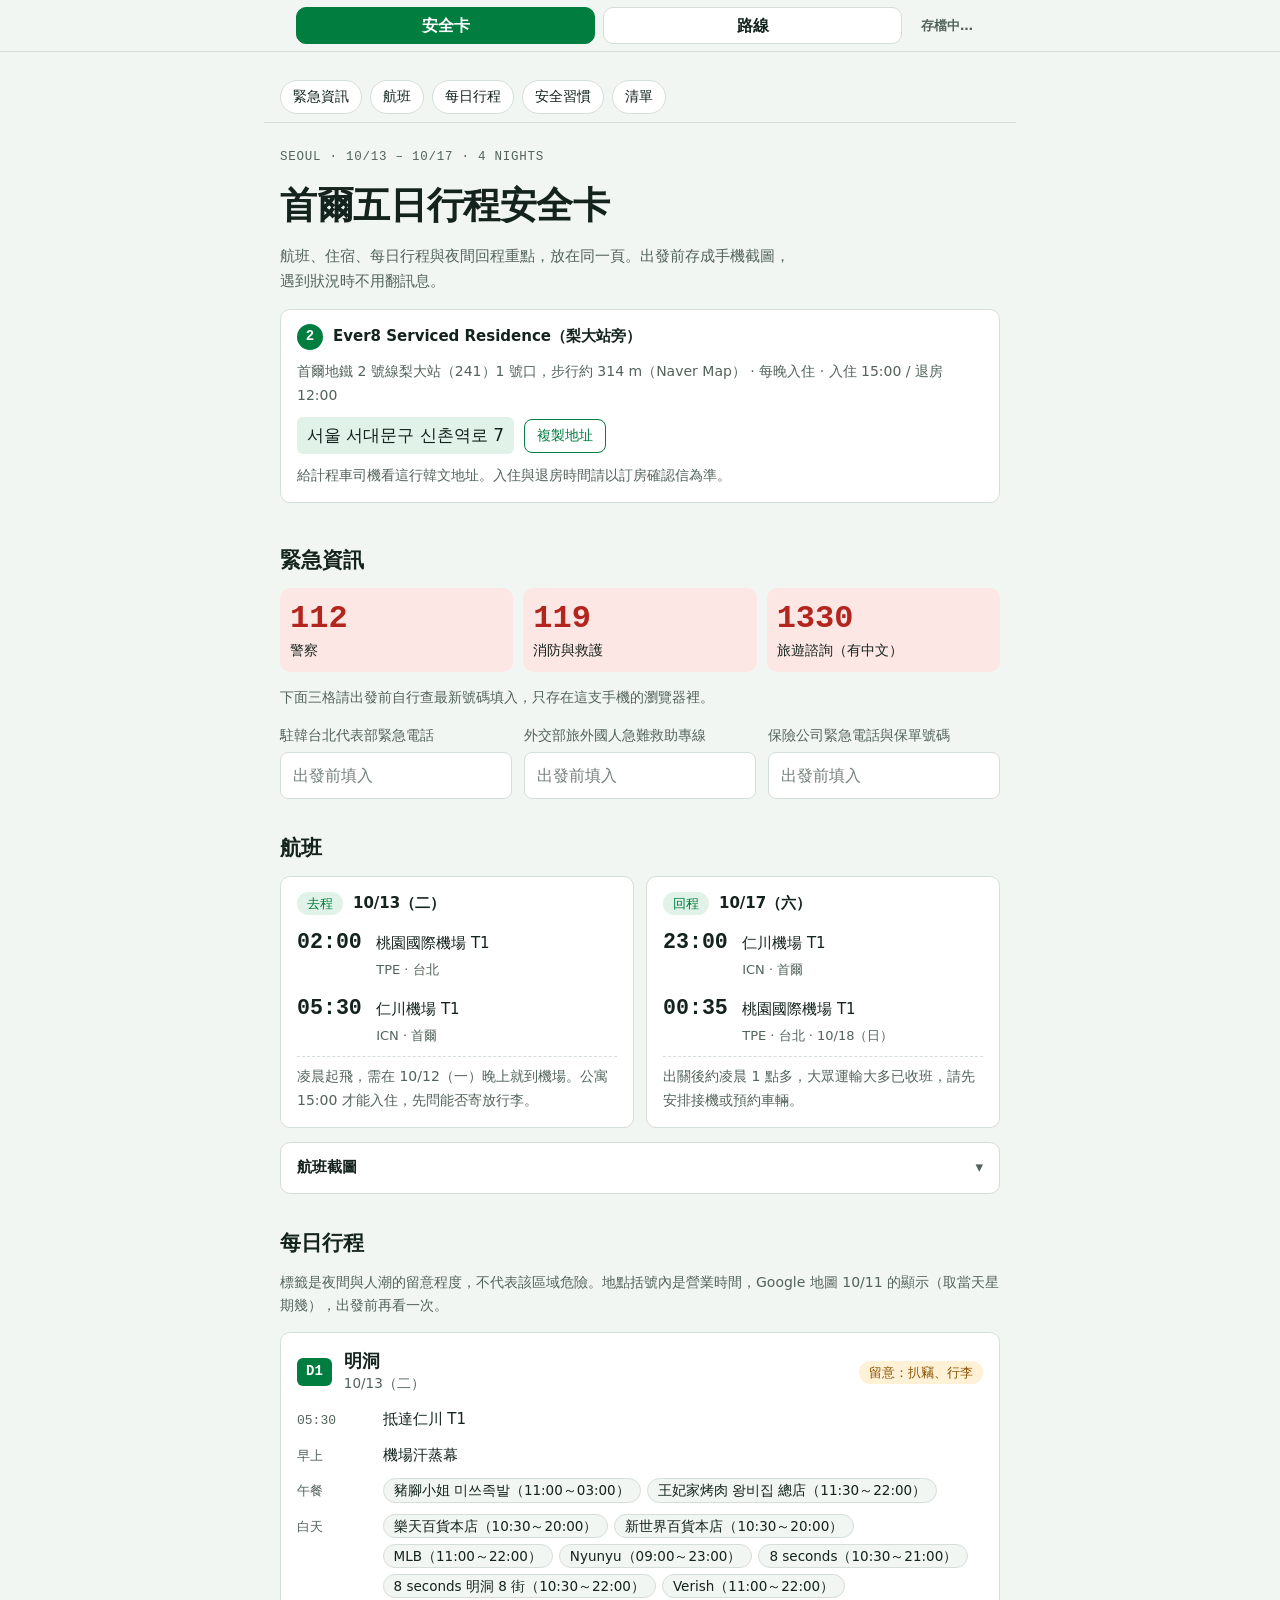
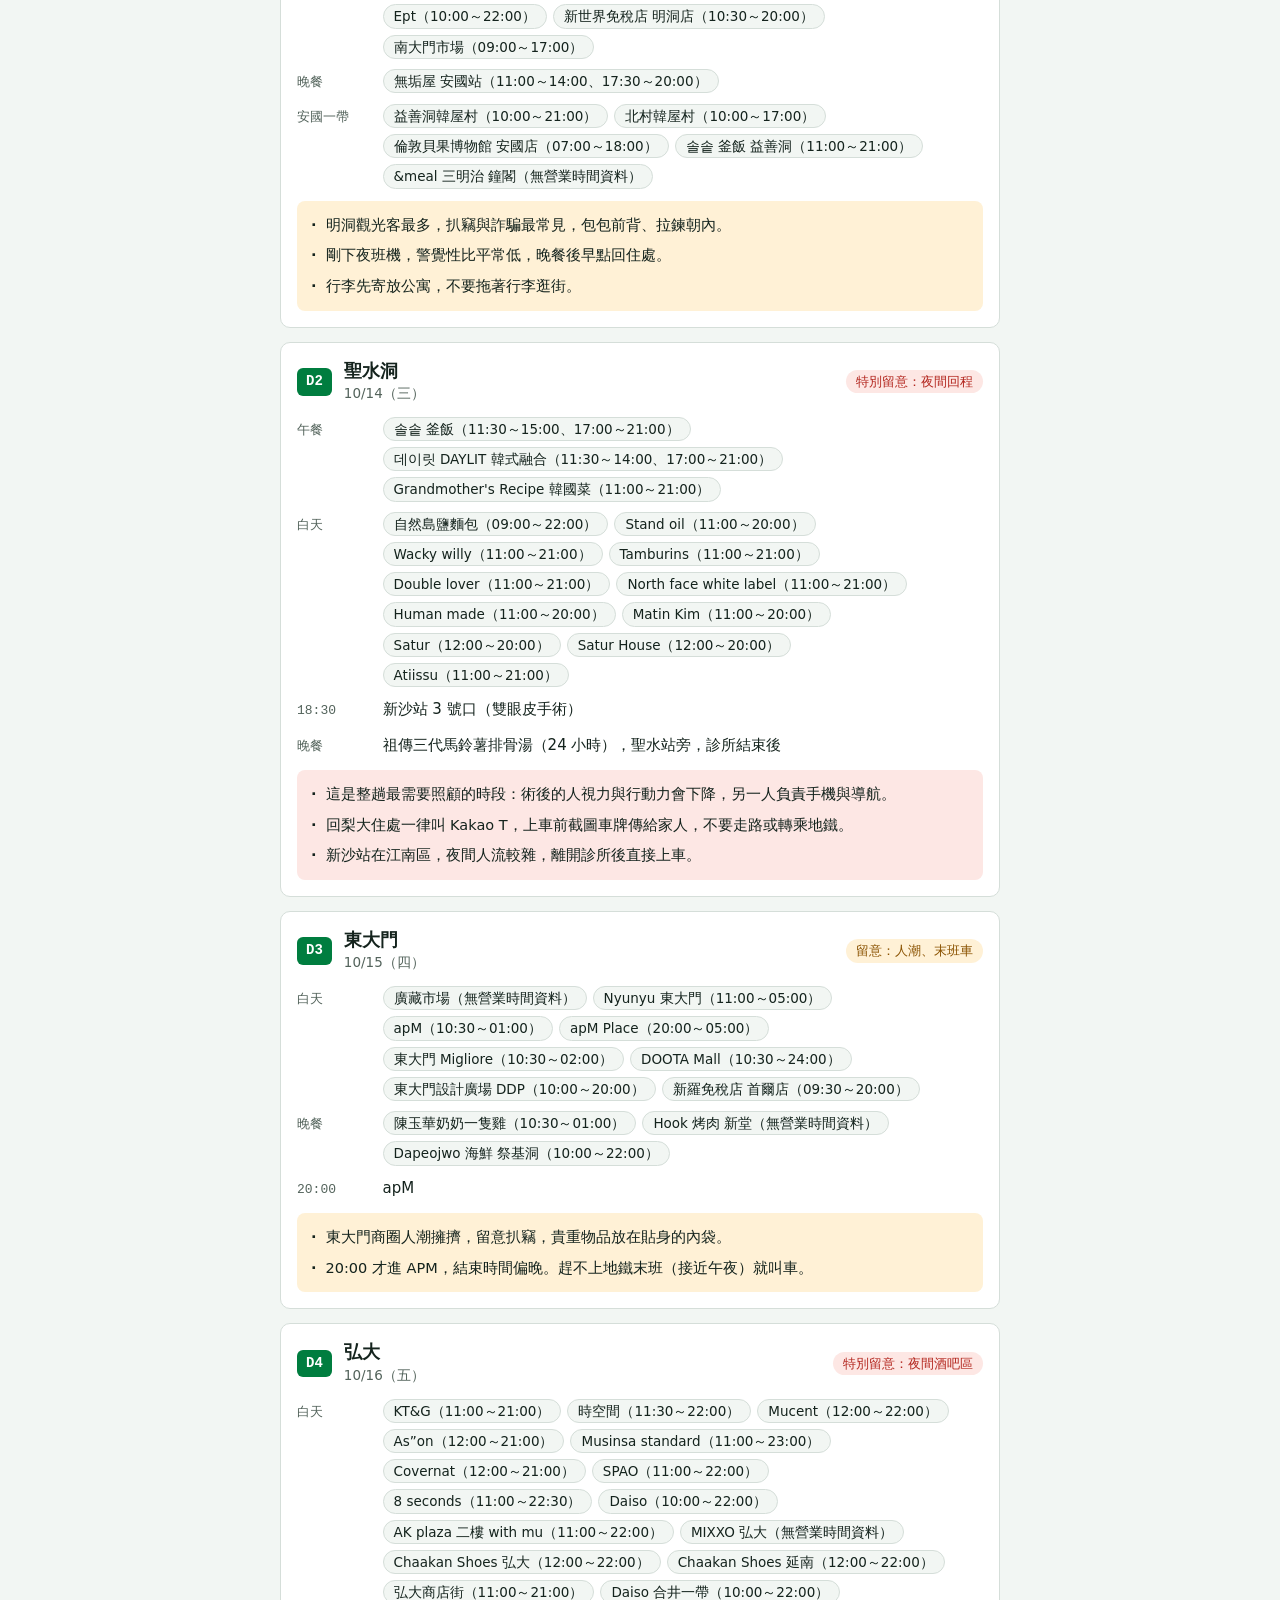
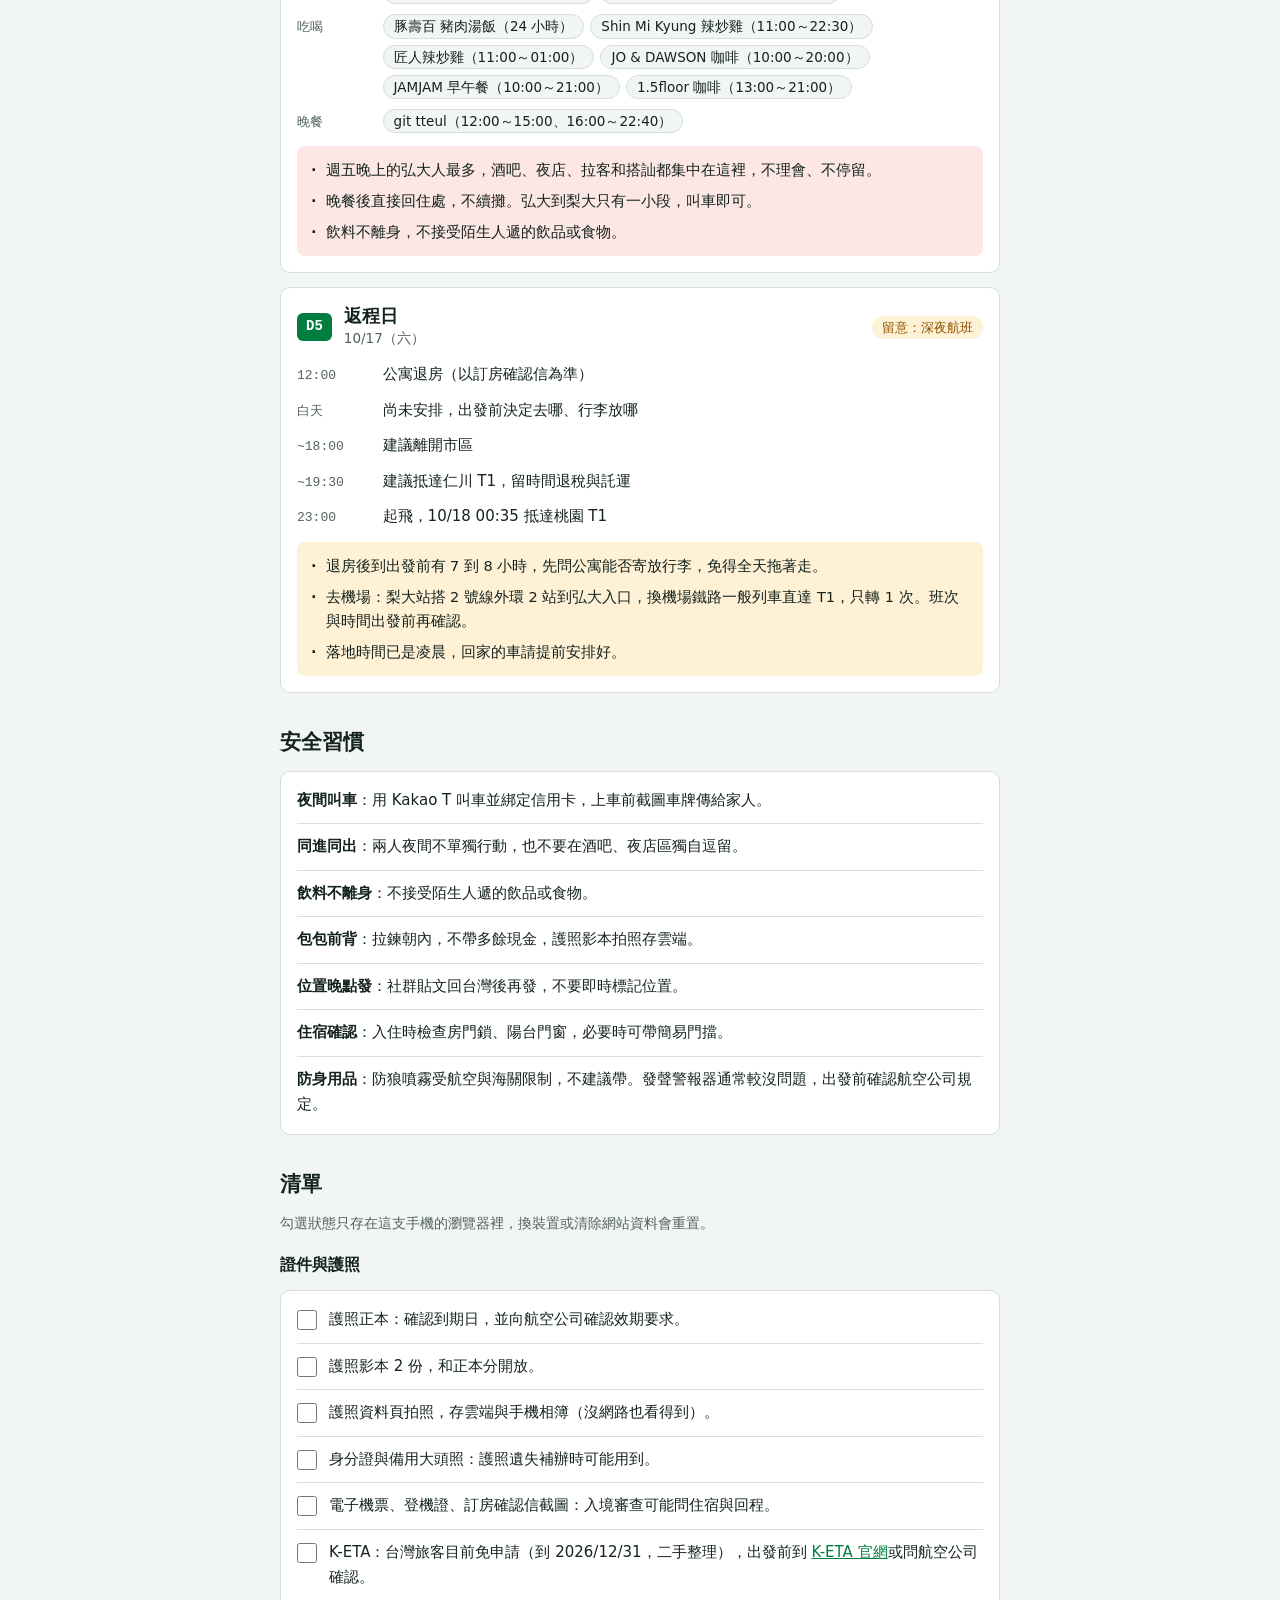
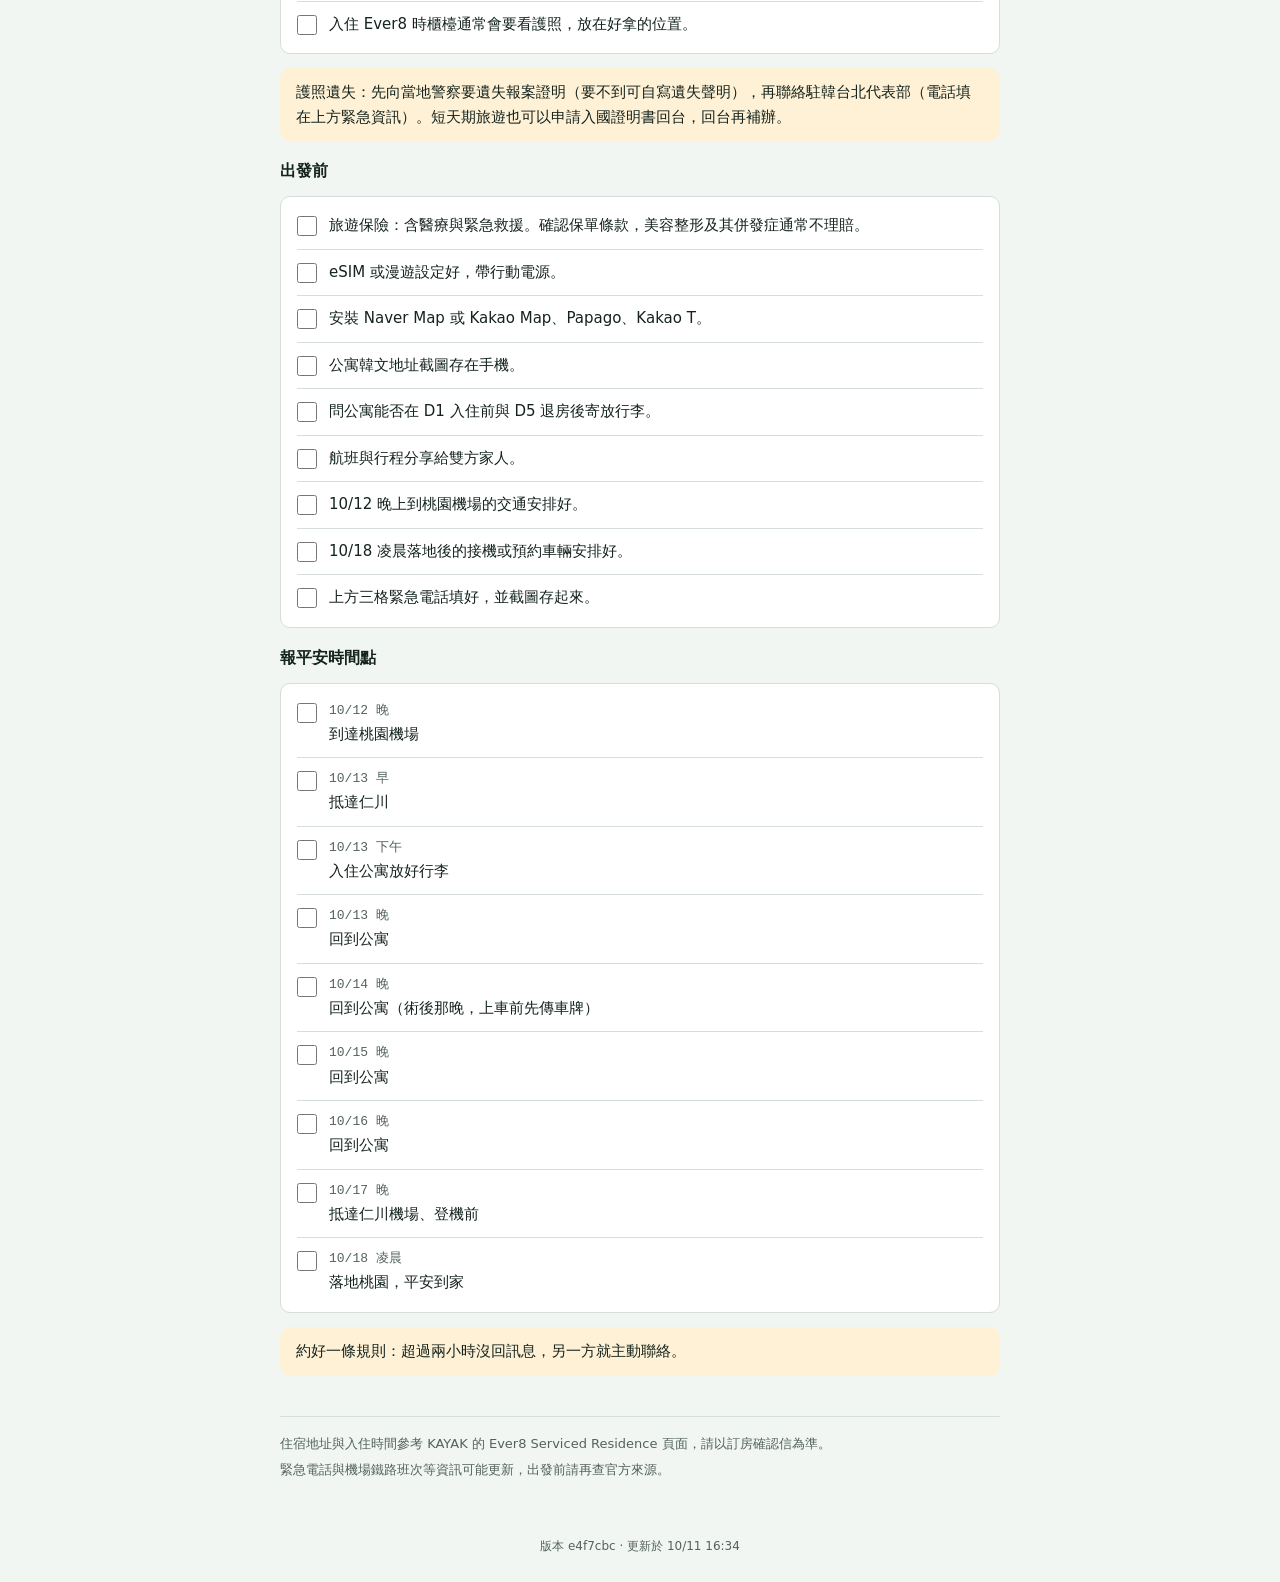
==== commit 4892e499: "行程卡所有地點改成「店名（營業時間）」格式 - 路線頁與安全卡「每日行程」共用的 66 個地點 chip，全部改成 店名（營業時間），例：豬腳小姐 미쓰족발（11:00～03:00） - 營業時間來自" ====
--- a/seoul-pwa/index.html
+++ b/seoul-pwa/index.html
@@ -4,7 +4,7 @@
 <meta charset="utf-8">
 <meta name="viewport" content="width=device-width,initial-scale=1,viewport-fit=cover">
 <title>首爾自由行手冊</title>
-<meta name="build-id" content="9d5f696e950f">
+<meta name="build-id" content="e4f7cbc02911">
 <meta name="robots" content="noindex,nofollow">
 <link rel="manifest" href="manifest.webmanifest">
 <link rel="icon" href="icons/icon-192.png">
@@ -258,6 +258,7 @@
     background: var(--surface); color: var(--fg); text-decoration: none; font-size: 14px; }
   .chips a:hover { border-color: var(--accent); }
   .chips .chip { color: var(--muted); border-style: dashed; }
+  .chips .hr { white-space: nowrap; font-style: normal; }
   .legs { overflow-x: auto; background: var(--surface); border: 1px solid var(--line); border-radius: 10px; }
   .legs table { border-collapse: collapse; width: 100%; min-width: 0; font-size: 13.5px; }
   .legs th, .legs td { text-align: left; padding: 10px 10px; overflow-wrap: anywhere; border-bottom: 1px solid var(--line); vertical-align: top; }
@@ -553,6 +554,8 @@
   .shot[open] summary { border-bottom: 1px solid var(--line); }
   .shot img { display: block; width: 100%; height: auto; background: #fff; }
   @media (prefers-reduced-motion: reduce) { .shot .chev { transition: none; } }
+
+  .hr { white-space: nowrap; font-style: normal; }
 </style><div class="wrap">
   <nav class="nav" aria-label="頁面章節">
     <a href="#emergency" data-goto="emergency">緊急資訊</a>
@@ -629,7 +632,7 @@
 
   <section id="days">
     <h2>每日行程</h2>
-    <p class="section-note">標籤是夜間與人潮的留意程度，不代表該區域危險。</p>
+    <p class="section-note">標籤是夜間與人潮的留意程度，不代表該區域危險。地點括號內是營業時間，Google 地圖 10/11 的顯示（取當天星期幾），出發前再看一次。</p>
     <div class="days">
 
       <article class="day">
@@ -641,8 +644,8 @@
         <dl class="rows">
           <div class="row"><dt>05:30</dt><dd>抵達仁川 T1</dd></div>
           <div class="row"><dt>早上</dt><dd>機場汗蒸幕</dd></div>
-          <div class="row"><dt>午餐</dt><dd><div class="chips"><span class="chip">豬腳小姐 미쓰족발</span><span class="chip">王妃家烤肉 왕비집 總店</span></div></dd></div><div class="row"><dt>白天</dt><dd><div class="chips"><span class="chip">樂天百貨本店</span><span class="chip">新世界百貨本店</span><span class="chip">MLB（樂天 7 樓、新世界 5 樓）</span><span class="chip">Nyunyu</span><span class="chip">8 seconds</span><span class="chip">8 seconds（明洞 8 街）</span><span class="chip">Verish</span><span class="chip">Ept</span><span class="chip">新世界免稅店 明洞店</span><span class="chip">南大門市場</span></div></dd></div>
-          <div class="row"><dt>晚餐</dt><dd><div class="chips"><span class="chip">無垢屋（安國站）</span></div></dd></div><div class="row"><dt>安國一帶</dt><dd><div class="chips"><span class="chip">益善洞韓屋村</span><span class="chip">北村韓屋村</span><span class="chip">倫敦貝果博物館 安國店</span><span class="chip">솔솥 釜飯（益善洞）</span><span class="chip">&amp;meal 三明治（鐘閣）</span></div></dd></div>
+          <div class="row"><dt>午餐</dt><dd><div class="chips"><span class="chip">豬腳小姐 미쓰족발（<em class="hr">11:00～03:00</em>）</span><span class="chip">王妃家烤肉 왕비집 總店（<em class="hr">11:30～22:00</em>）</span></div></dd></div><div class="row"><dt>白天</dt><dd><div class="chips"><span class="chip">樂天百貨本店（<em class="hr">10:30～20:00</em>）</span><span class="chip">新世界百貨本店（<em class="hr">10:30～20:00</em>）</span><span class="chip">MLB（<em class="hr">11:00～22:00</em>）</span><span class="chip">Nyunyu（<em class="hr">09:00～23:00</em>）</span><span class="chip">8 seconds（<em class="hr">10:30～21:00</em>）</span><span class="chip">8 seconds 明洞 8 街（<em class="hr">10:30～22:00</em>）</span><span class="chip">Verish（<em class="hr">11:00～22:00</em>）</span><span class="chip">Ept（<em class="hr">10:00～22:00</em>）</span><span class="chip">新世界免稅店 明洞店（<em class="hr">10:30～20:00</em>）</span><span class="chip">南大門市場（<em class="hr">09:00～17:00</em>）</span></div></dd></div>
+          <div class="row"><dt>晚餐</dt><dd><div class="chips"><span class="chip">無垢屋 安國站（<em class="hr">11:00～14:00</em>、<em class="hr">17:30～20:00</em>）</span></div></dd></div><div class="row"><dt>安國一帶</dt><dd><div class="chips"><span class="chip">益善洞韓屋村（<em class="hr">10:00～21:00</em>）</span><span class="chip">北村韓屋村（<em class="hr">10:00～17:00</em>）</span><span class="chip">倫敦貝果博物館 安國店（<em class="hr">07:00～18:00</em>）</span><span class="chip">솔솥 釜飯 益善洞（<em class="hr">11:00～21:00</em>）</span><span class="chip">&amp;meal 三明治 鐘閣（無營業時間資料）</span></div></dd></div>
         </dl>
         <ul class="notes l1">
           <li>明洞觀光客最多，扒竊與詐騙最常見，包包前背、拉鍊朝內。</li>
@@ -658,9 +661,9 @@
           <span class="pill l2">特別留意：夜間回程</span>
         </div>
         <dl class="rows">
-          <div class="row"><dt>午餐</dt><dd><div class="chips"><span class="chip">솔솥 釜飯</span><span class="chip">데이릿 DAYLIT 韓式融合</span><span class="chip">Grandmother&#x27;s Recipe 韓國菜</span></div></dd></div><div class="row"><dt>白天</dt><dd><div class="chips"><span class="chip">自然島鹽麵包</span><span class="chip">Stand oil</span><span class="chip">Wacky willy</span><span class="chip">Tamburins</span><span class="chip">Double lover</span><span class="chip">North face white label</span><span class="chip">Human made</span><span class="chip">Matin Kim</span><span class="chip">Satur</span><span class="chip">Satur House</span><span class="chip">Atiissu</span></div></dd></div>
+          <div class="row"><dt>午餐</dt><dd><div class="chips"><span class="chip">솔솥 釜飯（<em class="hr">11:30～15:00</em>、<em class="hr">17:00～21:00</em>）</span><span class="chip">데이릿 DAYLIT 韓式融合（<em class="hr">11:30～14:00</em>、<em class="hr">17:00～21:00</em>）</span><span class="chip">Grandmother&#x27;s Recipe 韓國菜（<em class="hr">11:00～21:00</em>）</span></div></dd></div><div class="row"><dt>白天</dt><dd><div class="chips"><span class="chip">自然島鹽麵包（<em class="hr">09:00～22:00</em>）</span><span class="chip">Stand oil（<em class="hr">11:00～20:00</em>）</span><span class="chip">Wacky willy（<em class="hr">11:00～21:00</em>）</span><span class="chip">Tamburins（<em class="hr">11:00～21:00</em>）</span><span class="chip">Double lover（<em class="hr">11:00～21:00</em>）</span><span class="chip">North face white label（<em class="hr">11:00～21:00</em>）</span><span class="chip">Human made（<em class="hr">11:00～20:00</em>）</span><span class="chip">Matin Kim（<em class="hr">11:00～20:00</em>）</span><span class="chip">Satur（<em class="hr">12:00～20:00</em>）</span><span class="chip">Satur House（<em class="hr">12:00～20:00</em>）</span><span class="chip">Atiissu（<em class="hr">11:00～21:00</em>）</span></div></dd></div>
           <div class="row"><dt>18:30</dt><dd>新沙站 3 號口（雙眼皮手術）</dd></div>
-          <div class="row"><dt>晚餐</dt><dd>祖傳三代馬鈴薯排骨湯（聖水站旁，診所結束後）</dd></div>
+          <div class="row"><dt>晚餐</dt><dd>祖傳三代馬鈴薯排骨湯（24 小時），聖水站旁，診所結束後</dd></div>
         </dl>
         <ul class="notes l2">
           <li>這是整趟最需要照顧的時段：術後的人視力與行動力會下降，另一人負責手機與導航。</li>
@@ -676,8 +679,8 @@
           <span class="pill l1">留意：人潮、末班車</span>
         </div>
         <dl class="rows">
-          <div class="row"><dt>白天</dt><dd><div class="chips"><span class="chip">廣藏市場</span><span class="chip">Nyunyu（東大門）</span><span class="chip">apM（20:00）</span><span class="chip">apM Place</span><span class="chip">東大門 Migliore</span><span class="chip">DOOTA Mall</span><span class="chip">東大門設計廣場 DDP</span><span class="chip">新羅免稅店 首爾店</span></div></dd></div>
-          <div class="row"><dt>晚餐</dt><dd><div class="chips"><span class="chip">陳玉華奶奶一隻雞</span><span class="chip">Hook 烤肉（新堂）</span><span class="chip">Dapeojwo 海鮮（祭基洞）</span></div></dd></div>
+          <div class="row"><dt>白天</dt><dd><div class="chips"><span class="chip">廣藏市場（無營業時間資料）</span><span class="chip">Nyunyu 東大門（<em class="hr">11:00～05:00</em>）</span><span class="chip">apM（<em class="hr">10:30～01:00</em>）</span><span class="chip">apM Place（<em class="hr">20:00～05:00</em>）</span><span class="chip">東大門 Migliore（<em class="hr">10:30～02:00</em>）</span><span class="chip">DOOTA Mall（<em class="hr">10:30～24:00</em>）</span><span class="chip">東大門設計廣場 DDP（<em class="hr">10:00～20:00</em>）</span><span class="chip">新羅免稅店 首爾店（<em class="hr">09:30～20:00</em>）</span></div></dd></div>
+          <div class="row"><dt>晚餐</dt><dd><div class="chips"><span class="chip">陳玉華奶奶一隻雞（<em class="hr">10:30～01:00</em>）</span><span class="chip">Hook 烤肉 新堂（無營業時間資料）</span><span class="chip">Dapeojwo 海鮮 祭基洞（<em class="hr">10:00～22:00</em>）</span></div></dd></div>
           <div class="row"><dt>20:00</dt><dd>apM</dd></div>
         </dl>
         <ul class="notes l1">
@@ -693,8 +696,8 @@
           <span class="pill l2">特別留意：夜間酒吧區</span>
         </div>
         <dl class="rows">
-          <div class="row"><dt>白天</dt><dd><div class="chips"><span class="chip">KT&amp;G</span><span class="chip">時空間</span><span class="chip">Mucent</span><span class="chip">As”on</span><span class="chip">Musinsa standard</span><span class="chip">Covernat</span><span class="chip">SPAO</span><span class="chip">8 seconds</span><span class="chip">Daiso</span><span class="chip">AK plaza 二樓 with mu</span><span class="chip">MIXXO（弘大）</span><span class="chip">Chaakan Shoes（弘大）</span><span class="chip">Chaakan Shoes（延南）</span><span class="chip">弘大商店街</span><span class="chip">Daiso（合井一帶）</span></div></dd></div><div class="row"><dt>吃喝</dt><dd><div class="chips"><span class="chip">豚壽百（豬肉湯飯）</span><span class="chip">Shin Mi Kyung 辣炒雞</span><span class="chip">匠人辣炒雞</span><span class="chip">JO &amp; DAWSON 咖啡</span><span class="chip">JAMJAM 早午餐</span><span class="chip">1.5floor 咖啡</span></div></dd></div>
-          <div class="row"><dt>晚餐</dt><dd><div class="chips"><span class="chip">git tteul</span></div></dd></div>
+          <div class="row"><dt>白天</dt><dd><div class="chips"><span class="chip">KT&amp;G（<em class="hr">11:00～21:00</em>）</span><span class="chip">時空間（<em class="hr">11:30～22:00</em>）</span><span class="chip">Mucent（<em class="hr">12:00～22:00</em>）</span><span class="chip">As”on（<em class="hr">12:00～21:00</em>）</span><span class="chip">Musinsa standard（<em class="hr">11:00～23:00</em>）</span><span class="chip">Covernat（<em class="hr">12:00～21:00</em>）</span><span class="chip">SPAO（<em class="hr">11:00～22:00</em>）</span><span class="chip">8 seconds（<em class="hr">11:00～22:30</em>）</span><span class="chip">Daiso（<em class="hr">10:00～22:00</em>）</span><span class="chip">AK plaza 二樓 with mu（<em class="hr">11:00～22:00</em>）</span><span class="chip">MIXXO 弘大（無營業時間資料）</span><span class="chip">Chaakan Shoes 弘大（<em class="hr">12:00～22:00</em>）</span><span class="chip">Chaakan Shoes 延南（<em class="hr">12:00～22:00</em>）</span><span class="chip">弘大商店街（<em class="hr">11:00～21:00</em>）</span><span class="chip">Daiso 合井一帶（<em class="hr">10:00～22:00</em>）</span></div></dd></div><div class="row"><dt>吃喝</dt><dd><div class="chips"><span class="chip">豚壽百 豬肉湯飯（24 小時）</span><span class="chip">Shin Mi Kyung 辣炒雞（<em class="hr">11:00～22:30</em>）</span><span class="chip">匠人辣炒雞（<em class="hr">11:00～01:00</em>）</span><span class="chip">JO &amp; DAWSON 咖啡（<em class="hr">10:00～20:00</em>）</span><span class="chip">JAMJAM 早午餐（<em class="hr">10:00～21:00</em>）</span><span class="chip">1.5floor 咖啡（<em class="hr">13:00～21:00</em>）</span></div></dd></div>
+          <div class="row"><dt>晚餐</dt><dd><div class="chips"><span class="chip">git tteul（<em class="hr">12:00～15:00</em>、<em class="hr">16:00～22:40</em>）</span></div></dd></div>
         </dl>
         <ul class="notes l2">
           <li>週五晚上的弘大人最多，酒吧、夜店、拉客和搭訕都集中在這裡，不理會、不停留。</li>
@@ -827,7 +830,7 @@
 <li>站名前的數字是站號，月台牆上找得到。</li>
 <li>班次、時間當天用 Naver Map 或 Kakao Map 查。</li>
 </ul></div></section></div></div>
-<div class="panel" role="tabpanel" id="p-d1" aria-labelledby="t-d1"><div class="panel-body"><header class="dayhead"><span class="day-no">D1</span><div><h2>機場 → 明洞 → 安國 → 住宿</h2><p class="section-note">10/13（二）· 抵達日</p></div></header><ul class="note"><li>凌晨 05:30 落地，百貨 10:30 才開門：早上先去機場汗蒸幕，再出發（見安全卡 D1）。</li></ul><div class="map"><p class="cap">去明洞 路線 1：機場 → 梨大（放行李）→ 樂天</p><svg viewBox="0 0 400 428" role="img" aria-label="D1 路線 1：仁川機場經弘大入口、梨大到乙支路入口的路線">
+<div class="panel" role="tabpanel" id="p-d1" aria-labelledby="t-d1"><div class="panel-body"><header class="dayhead"><span class="day-no">D1</span><div><h2>機場 → 明洞 → 安國 → 住宿</h2><p class="section-note">10/13（二）· 抵達日</p></div></header><ul class="note"><li>凌晨 05:30 落地，百貨 10:30 才開門：早上先去機場汗蒸幕，再出發（見安全卡 D1）。</li><li>括號內是營業時間，Google 地圖 10/11 的顯示（取當天星期幾），出發前再看一次。</li></ul><div class="map"><p class="cap">去明洞 路線 1：機場 → 梨大（放行李）→ 樂天</p><svg viewBox="0 0 400 428" role="img" aria-label="D1 路線 1：仁川機場經弘大入口、梨大到乙支路入口的路線">
 <line class="sg arex" x1="40" y1="28" x2="40" y2="124"/>
 <line class="sg l2" x1="40" y1="124" x2="40" y2="220"/>
 <line class="sg l2" x1="40" y1="220" x2="40" y2="316"/>
@@ -877,7 +880,7 @@
 <text class="tx" x="59" y="185">轉 4 號線北上（往堂古介）</text>
 <rect class="pill l4" x="50" y="319" width="146" height="20" rx="10"/>
 <text class="tx" x="59" y="333">4 號線北上（往堂古介）</text>
-</svg></div><ul class="note"><li>直通列車直達首爾站，轉 4 號線要走一段，帶行李較累。</li></ul><h3 class="h3">午餐：二選一</h3><div class="chips"><a href="https://www.google.com/maps/search/?api=1&amp;query=%EB%AF%B8%EC%93%B0%EC%A1%B1%EB%B0%9C%20%EB%AA%85%EB%8F%99%EC%A0%90%20%EC%84%9C%EC%9A%B8%20%EC%A4%91%EA%B5%AC%20%EB%AA%85%EB%8F%993%EA%B8%B8%2021" target="_blank" rel="noopener">豬腳小姐 미쓰족발</a><a href="https://www.google.com/maps/search/?api=1&amp;query=%EC%99%95%EB%B9%84%EC%A7%91%20%EB%AA%85%EB%8F%99%20%EB%B3%B8%EC%A0%90%20%EC%84%9C%EC%9A%B8%20%EC%A4%91%EA%B5%AC%20%EB%AA%85%EB%8F%998%EA%B0%80%EA%B8%B8%2026" target="_blank" rel="noopener">王妃家烤肉 왕비집 總店</a></div><ul class="note"><li>豬腳小姐 <span class="ko">미쓰족발 명동점</span>：乙支路入口站 5／6 號口步行約 3–5 分（估）。每天 11:00–02:00。</li><li>王妃家烤肉 <span class="ko">왕비집 본점</span>（2 樓）：明洞站約 400 m（直線）。每天 11:30–22:00，最後點餐 21:15。</li><li>營業時間查自韓國餐廳網站與部落格，出發前以 Google 地圖當天顯示為準。</li></ul><h3 class="h3">明洞可以逛的店</h3><div class="chips"><a href="https://www.google.com/maps/search/?api=1&amp;query=%EC%84%9C%EC%9A%B8%20%EC%A4%91%EA%B5%AC%20%EB%82%A8%EB%8C%80%EB%AC%B8%EB%A1%9C%2081%20%EB%A1%AF%EB%8D%B0%EB%B0%B1%ED%99%94%EC%A0%90%20%EB%B3%B8%EC%A0%90" target="_blank" rel="noopener">樂天百貨本店</a><a href="https://www.google.com/maps/search/?api=1&amp;query=%EC%84%9C%EC%9A%B8%20%EC%A4%91%EA%B5%AC%20%EC%86%8C%EA%B3%B5%EB%A1%9C%2063%20%EC%8B%A0%EC%84%B8%EA%B3%84%EB%B0%B1%ED%99%94%EC%A0%90%20%EB%B3%B8%EC%A0%90" target="_blank" rel="noopener">新世界百貨本店</a><a href="https://maps.app.goo.gl/jYVbCYTKA5ULYVoK9" target="_blank" rel="noopener">MLB（樂天 7 樓、新世界 5 樓）</a><a href="https://maps.app.goo.gl/h9xBKiUNi3y75kBo9" target="_blank" rel="noopener">Nyunyu</a><a href="https://maps.app.goo.gl/u3pLv2hvKXbHjQtQ6" target="_blank" rel="noopener">8 seconds</a><a href="https://www.google.com/maps?cid=12288299774777914104" target="_blank" rel="noopener">8 seconds（明洞 8 街）</a><a href="https://maps.app.goo.gl/oyFWvVWVwRLdRKUh8" target="_blank" rel="noopener">Verish</a><a href="https://maps.app.goo.gl/i9Gk6L6qNtoxhkUK9" target="_blank" rel="noopener">Ept</a><a href="https://www.google.com/maps?cid=10551342542703491581" target="_blank" rel="noopener">新世界免稅店 明洞店</a><a href="https://www.google.com/maps?cid=14787317685547704417" target="_blank" rel="noopener">南大門市場</a><a href="https://maps.app.goo.gl/XyHGzLTpvwMFidDCA" target="_blank" rel="noopener">晚餐：無垢屋（安國站）</a></div><ul class="note"><li>免稅店購物要帶護照和回程機票資料。</li></ul><h3 class="h3">晚上：安國站晚餐 → 回梨大</h3><div class="map"><p class="cap">樂天旁 → 安國站 → 梨大</p><svg viewBox="0 0 400 446" role="img" aria-label="D1 晚上：明洞到安國站吃晚餐，再回梨大住宿的路線">
+</svg></div><ul class="note"><li>直通列車直達首爾站，轉 4 號線要走一段，帶行李較累。</li></ul><h3 class="h3">午餐：二選一</h3><div class="chips"><a href="https://www.google.com/maps/search/?api=1&amp;query=%EB%AF%B8%EC%93%B0%EC%A1%B1%EB%B0%9C%20%EB%AA%85%EB%8F%99%EC%A0%90%20%EC%84%9C%EC%9A%B8%20%EC%A4%91%EA%B5%AC%20%EB%AA%85%EB%8F%993%EA%B8%B8%2021" target="_blank" rel="noopener">豬腳小姐 미쓰족발（<em class="hr">11:00～03:00</em>）</a><a href="https://www.google.com/maps/search/?api=1&amp;query=%EC%99%95%EB%B9%84%EC%A7%91%20%EB%AA%85%EB%8F%99%20%EB%B3%B8%EC%A0%90%20%EC%84%9C%EC%9A%B8%20%EC%A4%91%EA%B5%AC%20%EB%AA%85%EB%8F%998%EA%B0%80%EA%B8%B8%2026" target="_blank" rel="noopener">王妃家烤肉 왕비집 總店（<em class="hr">11:30～22:00</em>）</a></div><ul class="note"><li>豬腳小姐 <span class="ko">미쓰족발 명동점</span>：乙支路入口站 5／6 號口步行約 3–5 分（估）。</li><li>王妃家烤肉 <span class="ko">왕비집 본점</span>（2 樓）：明洞站約 400 m（直線）。最後點餐 21:15（韓國餐廳網站）。</li></ul><h3 class="h3">明洞可以逛的店</h3><div class="chips"><a href="https://www.google.com/maps/search/?api=1&amp;query=%EC%84%9C%EC%9A%B8%20%EC%A4%91%EA%B5%AC%20%EB%82%A8%EB%8C%80%EB%AC%B8%EB%A1%9C%2081%20%EB%A1%AF%EB%8D%B0%EB%B0%B1%ED%99%94%EC%A0%90%20%EB%B3%B8%EC%A0%90" target="_blank" rel="noopener">樂天百貨本店（<em class="hr">10:30～20:00</em>）</a><a href="https://www.google.com/maps/search/?api=1&amp;query=%EC%84%9C%EC%9A%B8%20%EC%A4%91%EA%B5%AC%20%EC%86%8C%EA%B3%B5%EB%A1%9C%2063%20%EC%8B%A0%EC%84%B8%EA%B3%84%EB%B0%B1%ED%99%94%EC%A0%90%20%EB%B3%B8%EC%A0%90" target="_blank" rel="noopener">新世界百貨本店（<em class="hr">10:30～20:00</em>）</a><a href="https://maps.app.goo.gl/jYVbCYTKA5ULYVoK9" target="_blank" rel="noopener">MLB（<em class="hr">11:00～22:00</em>）</a><a href="https://maps.app.goo.gl/h9xBKiUNi3y75kBo9" target="_blank" rel="noopener">Nyunyu（<em class="hr">09:00～23:00</em>）</a><a href="https://maps.app.goo.gl/u3pLv2hvKXbHjQtQ6" target="_blank" rel="noopener">8 seconds（<em class="hr">10:30～21:00</em>）</a><a href="https://www.google.com/maps?cid=12288299774777914104" target="_blank" rel="noopener">8 seconds 明洞 8 街（<em class="hr">10:30～22:00</em>）</a><a href="https://maps.app.goo.gl/oyFWvVWVwRLdRKUh8" target="_blank" rel="noopener">Verish（<em class="hr">11:00～22:00</em>）</a><a href="https://maps.app.goo.gl/i9Gk6L6qNtoxhkUK9" target="_blank" rel="noopener">Ept（<em class="hr">10:00～22:00</em>）</a><a href="https://www.google.com/maps?cid=10551342542703491581" target="_blank" rel="noopener">新世界免稅店 明洞店（<em class="hr">10:30～20:00</em>）</a><a href="https://www.google.com/maps?cid=14787317685547704417" target="_blank" rel="noopener">南大門市場（<em class="hr">09:00～17:00</em>）</a><a href="https://maps.app.goo.gl/XyHGzLTpvwMFidDCA" target="_blank" rel="noopener">晚餐：無垢屋 安國站（<em class="hr">11:00～14:00</em>、<em class="hr">17:30～20:00</em>）</a></div><ul class="note"><li>免稅店購物要帶護照和回程機票資料。</li><li>MLB 連結是明洞八街的獨立門市；樂天 7 樓、新世界 5 樓也有，營業時間跟百貨一樣。</li></ul><h3 class="h3">晚上：安國站晚餐 → 回梨大</h3><div class="map"><p class="cap">樂天旁 → 安國站 → 梨大</p><svg viewBox="0 0 400 446" role="img" aria-label="D1 晚上：明洞到安國站吃晚餐，再回梨大住宿的路線">
 <line class="sg l2" x1="40" y1="28" x2="40" y2="124"/>
 <line class="sg l3" x1="40" y1="124" x2="40" y2="220"/>
 <line class="sg l3" x1="40" y1="220" x2="40" y2="316"/>
@@ -900,8 +903,8 @@
 <text class="tx" x="59" y="281">3 號線往五輪（南下）</text>
 <rect class="pill l2" x="50" y="363" width="157" height="20" rx="10"/>
 <text class="tx" x="59" y="377">2 號線外環（往市廳方向）</text>
-</svg></div><ul class="note"><li>從明洞站去安國站：4 號線北上到忠武路，換 3 號線往大化。</li></ul><h3 class="h3">安國一帶可以去的點</h3><div class="chips"><a href="https://www.google.com/maps?cid=10117955504964711899" target="_blank" rel="noopener">益善洞韓屋村</a><a href="https://www.google.com/maps?cid=14824929312700491162" target="_blank" rel="noopener">北村韓屋村</a><a href="https://www.google.com/maps?cid=16799514592571927737" target="_blank" rel="noopener">倫敦貝果博物館 安國店</a><a href="https://www.google.com/maps?cid=10512087979443810332" target="_blank" rel="noopener">솔솥 釜飯（益善洞）</a><a href="https://www.google.com/maps?cid=11699278285228278577" target="_blank" rel="noopener">&amp;meal 三明治（鐘閣）</a></div><ul class="note"><li>倫敦貝果博物館 <span class="ko">런던 베이글 뮤지엄</span> 安國店：每天 07:00–18:00，晚餐時段已打烊。</li><li>솔솥 釜飯（益善洞）：每天 11:00–21:00，也可當晚餐選項。</li><li>&amp;meal 三明治（鐘閣，地下 1 樓）：離安國站約 900 m（直線）。Google 地圖沒有營業時間，出發前先問店家。</li><li>營業時間是 Google 地圖 10/11 的顯示，出發前再看一次。</li></ul></div></div>
-<div class="panel" role="tabpanel" id="p-d2" aria-labelledby="t-d2" hidden><div class="panel-body"><header class="dayhead"><span class="day-no">D2</span><div><h2>聖水 → 新沙 → 聖水</h2><p class="section-note">10/14（三）· 白天聖水，傍晚新沙</p></div></header><div class="map"><p class="cap">梨大 → 聖水 → 新沙（18:30）→ 聖水晚餐 → 梨大（新沙之後，術後那晚改叫車）</p><svg viewBox="0 0 400 638" role="img" aria-label="D2 梨大到聖水、新沙，再回聖水吃晚餐後回住宿的路線">
+</svg></div><ul class="note"><li>從明洞站去安國站：4 號線北上到忠武路，換 3 號線往大化。</li></ul><h3 class="h3">安國一帶可以去的點</h3><div class="chips"><a href="https://www.google.com/maps?cid=10117955504964711899" target="_blank" rel="noopener">益善洞韓屋村（<em class="hr">10:00～21:00</em>）</a><a href="https://www.google.com/maps?cid=14824929312700491162" target="_blank" rel="noopener">北村韓屋村（<em class="hr">10:00～17:00</em>）</a><a href="https://www.google.com/maps?cid=16799514592571927737" target="_blank" rel="noopener">倫敦貝果博物館 安國店（<em class="hr">07:00～18:00</em>）</a><a href="https://www.google.com/maps?cid=10512087979443810332" target="_blank" rel="noopener">솔솥 釜飯 益善洞（<em class="hr">11:00～21:00</em>）</a><a href="https://www.google.com/maps?cid=11699278285228278577" target="_blank" rel="noopener">&amp;meal 三明治 鐘閣（無營業時間資料）</a></div><ul class="note"><li>倫敦貝果博物館 <span class="ko">런던 베이글 뮤지엄</span> 安國店：18:00 就打烊，晚餐時段已關。</li><li>솔솥 釜飯 益善洞：也可當晚餐選項。</li><li>&amp;meal 三明治（鐘閣，地下 1 樓）：離安國站約 900 m（直線）。Google 地圖沒有營業時間，出發前先問店家。</li></ul></div></div>
+<div class="panel" role="tabpanel" id="p-d2" aria-labelledby="t-d2" hidden><div class="panel-body"><header class="dayhead"><span class="day-no">D2</span><div><h2>聖水 → 新沙 → 聖水</h2><p class="section-note">10/14（三）· 白天聖水，傍晚新沙</p></div></header><ul class="note"><li>括號內是營業時間，Google 地圖 10/11 的顯示（取當天星期幾），出發前再看一次。</li></ul><div class="map"><p class="cap">梨大 → 聖水 → 新沙（18:30）→ 聖水晚餐 → 梨大（新沙之後，術後那晚改叫車）</p><svg viewBox="0 0 400 638" role="img" aria-label="D2 梨大到聖水、新沙，再回聖水吃晚餐後回住宿的路線">
 <line class="sg l2" x1="40" y1="28" x2="40" y2="124"/>
 <line class="sg l2" x1="40" y1="124" x2="40" y2="220"/>
 <line class="sg walk dash" x1="40" y1="220" x2="40" y2="316"/>
@@ -934,8 +937,8 @@
 <text class="tx" x="59" y="473">2 號線外環（經建大到聖水）</text>
 <rect class="pill l2" x="50" y="555" width="157" height="20" rx="10"/>
 <text class="tx" x="59" y="569">2 號線外環（往市廳方向）</text>
-</svg><div class="legend"><span><i class="sw" style="background:var(--l2)"></i>2 號線</span><span><i class="sw" style="background:var(--l3)"></i>3 號線</span><span><i class="sw" style="background:var(--l4)"></i>4 號線</span><span><i class="sw" style="background:var(--larex)"></i>機場鐵路</span><span><i class="sw dashsw"></i>步行或待確認</span></div></div><h3 class="h3">午餐：三選一</h3><div class="chips"><a href="https://maps.app.goo.gl/bBeP8iwVV3Q9sXoj7" target="_blank" rel="noopener">솔솥 釜飯</a><a href="https://maps.app.goo.gl/sd923JjcAAgWYvGKA" target="_blank" rel="noopener">데이릿 DAYLIT 韓式融合</a><a href="https://www.google.com/maps?cid=496188655814551911" target="_blank" rel="noopener">Grandmother&#x27;s Recipe 韓國菜</a></div><ul class="note"><li>솔솥 釜飯 <span class="ko">솔솥 성수점</span>：聖水站 3 號口步行約 5 分。11:30–21:00，最後點餐 20:20；平日午餐最後點餐 14:20，之後休息。</li><li>데이릿 <span class="ko">DAYLIT</span>（B1）：纛島站 <span class="ko">뚝섬</span>（聖水前一站）步行約 3–5 分。11:30–21:30，最後點餐 20:30；平日 14:30–17:00 休息。</li><li>Grandmother's Recipe（韓國菜）：在 데이릿 往西約 400 m（直線）。週二至週日 11:00–21:00（Google 地圖 10/11）。</li><li>10/14 是週三，솔솥、데이릿下午休息，午餐請在 14:00 前到。솔솥和 데이릿的時間查自韓國餐廳網站與部落格，出發前以 Google 地圖當天顯示為準。</li></ul><h3 class="h3">聖水可以逛的店</h3><div class="chips"><a href="https://maps.app.goo.gl/R3Hcxf3a5gEijn6G8" target="_blank" rel="noopener">自然島鹽麵包</a><a href="https://maps.app.goo.gl/ouAPx7aC1JFmtcfm7" target="_blank" rel="noopener">Stand oil</a><a href="https://maps.app.goo.gl/tMkUdDnRnLL5ENer7" target="_blank" rel="noopener">Wacky willy</a><a href="https://maps.app.goo.gl/95G1crrtgBN1NNnz6" target="_blank" rel="noopener">Tamburins</a><a href="https://maps.app.goo.gl/1huZgn8fiqcspLRm9" target="_blank" rel="noopener">Double lover</a><a href="https://maps.app.goo.gl/Wu689jQxZAEWQWEE8" target="_blank" rel="noopener">North face white label</a><a href="https://maps.app.goo.gl/BJ9evkFt8McrFXb46" target="_blank" rel="noopener">Human made</a><a href="https://maps.app.goo.gl/mXJjBfoqddtBuRTf6" target="_blank" rel="noopener">Matin Kim</a><a href="https://maps.app.goo.gl/MShBWdqorQ8BnkHX7" target="_blank" rel="noopener">Satur</a><a href="https://www.google.com/maps?cid=7946203201946020237" target="_blank" rel="noopener">Satur House</a><a href="https://maps.app.goo.gl/HkpCRh9Mpawhuz927" target="_blank" rel="noopener">Atiissu</a></div><h3 class="h3">傍晚與晚上</h3><div class="chips"><a href="https://maps.app.goo.gl/qEQWciBaK3x2ujDh6" target="_blank" rel="noopener">18:30 新沙站 3 號口</a><a href="https://naver.me/xD89xHu6" target="_blank" rel="noopener">晚餐：祖傳三代馬鈴薯排骨湯（Naver）</a></div><ul class="note warn"><li>排骨湯店 <span class="ko">소문난 성수 감자탕</span>：聖水站 4 號口外約 240 m，24 小時營業。</li><li>術後那晚不搭地鐵（見安全卡 D2）：離開診所後直接叫 Kakao T，去聖水吃晚餐、再回梨大都叫車，上車前把車牌傳給家人。圖上新沙之後的地鐵路線只是平常的走法。</li></ul></div></div>
-<div class="panel" role="tabpanel" id="p-d3" aria-labelledby="t-d3" hidden><div class="panel-body"><header class="dayhead"><span class="day-no">D3</span><div><h2>東大門一帶</h2><p class="section-note">10/15（四）· 光藏、東大門</p></div></header><div class="map"><p class="cap">梨大 → 乙支路4街 → 東大門歷史文化公園 → 梨大</p><svg viewBox="0 0 400 350" role="img" aria-label="D3 梨大到東大門一帶再回住宿的路線">
+</svg><div class="legend"><span><i class="sw" style="background:var(--l2)"></i>2 號線</span><span><i class="sw" style="background:var(--l3)"></i>3 號線</span><span><i class="sw" style="background:var(--l4)"></i>4 號線</span><span><i class="sw" style="background:var(--larex)"></i>機場鐵路</span><span><i class="sw dashsw"></i>步行或待確認</span></div></div><h3 class="h3">午餐：三選一</h3><div class="chips"><a href="https://maps.app.goo.gl/bBeP8iwVV3Q9sXoj7" target="_blank" rel="noopener">솔솥 釜飯（<em class="hr">11:30～15:00</em>、<em class="hr">17:00～21:00</em>）</a><a href="https://maps.app.goo.gl/sd923JjcAAgWYvGKA" target="_blank" rel="noopener">데이릿 DAYLIT 韓式融合（<em class="hr">11:30～14:00</em>、<em class="hr">17:00～21:00</em>）</a><a href="https://www.google.com/maps?cid=496188655814551911" target="_blank" rel="noopener">Grandmother&#x27;s Recipe 韓國菜（<em class="hr">11:00～21:00</em>）</a></div><ul class="note"><li>솔솥 釜飯 <span class="ko">솔솥 성수점</span>：聖水站 3 號口步行約 5 分。最後點餐 20:20；平日午餐最後點餐 14:20（韓國餐廳網站，出發前再確認）。</li><li>데이릿 <span class="ko">DAYLIT</span>（B1）：纛島站 <span class="ko">뚝섬</span>（聖水前一站）步行約 3–5 分。</li><li>Grandmother's Recipe（韓國菜）：在 데이릿 往西約 400 m（直線）。</li><li>10/14 是週三，솔솥、데이릿下午休息，午餐請在 14:00 前到。</li></ul><h3 class="h3">聖水可以逛的店</h3><div class="chips"><a href="https://maps.app.goo.gl/R3Hcxf3a5gEijn6G8" target="_blank" rel="noopener">自然島鹽麵包（<em class="hr">09:00～22:00</em>）</a><a href="https://maps.app.goo.gl/ouAPx7aC1JFmtcfm7" target="_blank" rel="noopener">Stand oil（<em class="hr">11:00～20:00</em>）</a><a href="https://maps.app.goo.gl/tMkUdDnRnLL5ENer7" target="_blank" rel="noopener">Wacky willy（<em class="hr">11:00～21:00</em>）</a><a href="https://maps.app.goo.gl/95G1crrtgBN1NNnz6" target="_blank" rel="noopener">Tamburins（<em class="hr">11:00～21:00</em>）</a><a href="https://maps.app.goo.gl/1huZgn8fiqcspLRm9" target="_blank" rel="noopener">Double lover（<em class="hr">11:00～21:00</em>）</a><a href="https://maps.app.goo.gl/Wu689jQxZAEWQWEE8" target="_blank" rel="noopener">North face white label（<em class="hr">11:00～21:00</em>）</a><a href="https://maps.app.goo.gl/BJ9evkFt8McrFXb46" target="_blank" rel="noopener">Human made（<em class="hr">11:00～20:00</em>）</a><a href="https://maps.app.goo.gl/mXJjBfoqddtBuRTf6" target="_blank" rel="noopener">Matin Kim（<em class="hr">11:00～20:00</em>）</a><a href="https://maps.app.goo.gl/MShBWdqorQ8BnkHX7" target="_blank" rel="noopener">Satur（<em class="hr">12:00～20:00</em>）</a><a href="https://www.google.com/maps?cid=7946203201946020237" target="_blank" rel="noopener">Satur House（<em class="hr">12:00～20:00</em>）</a><a href="https://maps.app.goo.gl/HkpCRh9Mpawhuz927" target="_blank" rel="noopener">Atiissu（<em class="hr">11:00～21:00</em>）</a></div><h3 class="h3">傍晚與晚上</h3><div class="chips"><a href="https://maps.app.goo.gl/qEQWciBaK3x2ujDh6" target="_blank" rel="noopener">18:30 新沙站 3 號口</a><a href="https://naver.me/xD89xHu6" target="_blank" rel="noopener">晚餐：祖傳三代馬鈴薯排骨湯（24 小時）</a></div><ul class="note warn"><li>排骨湯店 <span class="ko">소문난 성수 감자탕</span>：聖水站 4 號口外約 240 m。連結是 Naver 地圖。</li><li>術後那晚不搭地鐵（見安全卡 D2）：離開診所後直接叫 Kakao T，去聖水吃晚餐、再回梨大都叫車，上車前把車牌傳給家人。圖上新沙之後的地鐵路線只是平常的走法。</li></ul></div></div>
+<div class="panel" role="tabpanel" id="p-d3" aria-labelledby="t-d3" hidden><div class="panel-body"><header class="dayhead"><span class="day-no">D3</span><div><h2>東大門一帶</h2><p class="section-note">10/15（四）· 光藏、東大門</p></div></header><ul class="note"><li>括號內是營業時間，Google 地圖 10/11 的顯示（取當天星期幾），出發前再看一次。</li></ul><div class="map"><p class="cap">梨大 → 乙支路4街 → 東大門歷史文化公園 → 梨大</p><svg viewBox="0 0 400 350" role="img" aria-label="D3 梨大到東大門一帶再回住宿的路線">
 <line class="sg l2" x1="40" y1="28" x2="40" y2="124"/>
 <line class="sg l2" x1="40" y1="124" x2="40" y2="220"/>
 <line class="sg l2" x1="40" y1="220" x2="40" y2="316"/>
@@ -953,8 +956,8 @@
 <text class="tx" x="59" y="185">相鄰一站：內環，或步行</text>
 <rect class="pill l2" x="50" y="267" width="157" height="20" rx="10"/>
 <text class="tx" x="59" y="281">2 號線外環（往市廳方向）</text>
-</svg><div class="legend"><span><i class="sw" style="background:var(--l2)"></i>2 號線</span><span><i class="sw" style="background:var(--l3)"></i>3 號線</span><span><i class="sw" style="background:var(--l4)"></i>4 號線</span><span><i class="sw" style="background:var(--larex)"></i>機場鐵路</span><span><i class="sw dashsw"></i>步行或待確認</span></div></div><h3 class="h3">東大門可以逛的店</h3><div class="chips"><a href="https://maps.app.goo.gl/rWq4qu4DyfQMMnRy8" target="_blank" rel="noopener">廣藏市場</a><a href="https://maps.app.goo.gl/S6QHsHDPZqyZeqp77" target="_blank" rel="noopener">Nyunyu（東大門）</a><a href="https://maps.app.goo.gl/KLETYgsoou98Fwer6" target="_blank" rel="noopener">apM（20:00）</a><a href="https://www.google.com/maps?cid=4968386951333458730" target="_blank" rel="noopener">apM Place</a><a href="https://www.google.com/maps?cid=8229626887675014767" target="_blank" rel="noopener">東大門 Migliore</a><a href="https://www.google.com/maps?cid=1834824361273245074" target="_blank" rel="noopener">DOOTA Mall</a><a href="https://www.google.com/maps?cid=6639054745590107100" target="_blank" rel="noopener">東大門設計廣場 DDP</a><a href="https://www.google.com/maps?cid=6861468877312938312" target="_blank" rel="noopener">新羅免稅店 首爾店</a><a href="https://maps.app.goo.gl/9tRiASa1wYGg1jiK7" target="_blank" rel="noopener">晚餐：陳玉華奶奶一隻雞</a><a href="https://www.google.com/maps?cid=3165162553768846670" target="_blank" rel="noopener">晚餐：Hook 烤肉（新堂）</a><a href="https://www.google.com/maps?cid=425737559644187818" target="_blank" rel="noopener">晚餐：Dapeojwo 海鮮（祭基洞）</a></div><ul class="note"><li>新羅免稅店在東國大學一帶，離東大門歷史文化公園約 1 km（直線）；免稅店要帶護照和回程機票資料。</li><li>Hook 烤肉：新堂站（東大門歷史文化公園的下一站）附近。Google 地圖沒有營業時間，出發前先問店家。</li><li>Dapeojwo 海鮮：在祭基洞，離東大門歷史文化公園約 3 km（直線），要多搭一段。每天 10:00–22:00，週三休息（D3 是週四）。</li></ul><ul class="note warn"><li>apM 20:00 後結束較晚，趕不上地鐵末班就叫 Kakao T。</li></ul></div></div>
-<div class="panel" role="tabpanel" id="p-d4" aria-labelledby="t-d4" hidden><div class="panel-body"><header class="dayhead"><span class="day-no">D4</span><div><h2>弘大 → 合井</h2><p class="section-note">10/16（五）· 弘大</p></div></header><div class="map"><p class="cap">梨大 → 弘益大學 → 合井 → 梨大</p><svg viewBox="0 0 400 350" role="img" aria-label="D4 梨大到弘大再從合井回住宿的路線">
+</svg><div class="legend"><span><i class="sw" style="background:var(--l2)"></i>2 號線</span><span><i class="sw" style="background:var(--l3)"></i>3 號線</span><span><i class="sw" style="background:var(--l4)"></i>4 號線</span><span><i class="sw" style="background:var(--larex)"></i>機場鐵路</span><span><i class="sw dashsw"></i>步行或待確認</span></div></div><h3 class="h3">東大門可以逛的店</h3><div class="chips"><a href="https://maps.app.goo.gl/rWq4qu4DyfQMMnRy8" target="_blank" rel="noopener">廣藏市場（無營業時間資料）</a><a href="https://maps.app.goo.gl/S6QHsHDPZqyZeqp77" target="_blank" rel="noopener">Nyunyu 東大門（<em class="hr">11:00～05:00</em>）</a><a href="https://maps.app.goo.gl/KLETYgsoou98Fwer6" target="_blank" rel="noopener">apM（<em class="hr">10:30～01:00</em>）</a><a href="https://www.google.com/maps?cid=4968386951333458730" target="_blank" rel="noopener">apM Place（<em class="hr">20:00～05:00</em>）</a><a href="https://www.google.com/maps?cid=8229626887675014767" target="_blank" rel="noopener">東大門 Migliore（<em class="hr">10:30～02:00</em>）</a><a href="https://www.google.com/maps?cid=1834824361273245074" target="_blank" rel="noopener">DOOTA Mall（<em class="hr">10:30～24:00</em>）</a><a href="https://www.google.com/maps?cid=6639054745590107100" target="_blank" rel="noopener">東大門設計廣場 DDP（<em class="hr">10:00～20:00</em>）</a><a href="https://www.google.com/maps?cid=6861468877312938312" target="_blank" rel="noopener">新羅免稅店 首爾店（<em class="hr">09:30～20:00</em>）</a><a href="https://maps.app.goo.gl/9tRiASa1wYGg1jiK7" target="_blank" rel="noopener">晚餐：陳玉華奶奶一隻雞（<em class="hr">10:30～01:00</em>）</a><a href="https://www.google.com/maps?cid=3165162553768846670" target="_blank" rel="noopener">晚餐：Hook 烤肉 新堂（無營業時間資料）</a><a href="https://www.google.com/maps?cid=425737559644187818" target="_blank" rel="noopener">晚餐：Dapeojwo 海鮮 祭基洞（<em class="hr">10:00～22:00</em>）</a></div><ul class="note"><li>新羅免稅店在東國大學一帶，離東大門歷史文化公園約 1 km（直線）；免稅店要帶護照和回程機票資料。</li><li>廣藏市場、Hook 烤肉：Google 地圖沒有營業時間，出發前先問店家。Hook 在新堂站（東大門歷史文化公園的下一站）附近。</li><li>Dapeojwo 海鮮：在祭基洞，離東大門歷史文化公園約 3 km（直線），要多搭一段。週三休息（D3 是週四）。</li><li>apM 有兩個連結：「apM」是 HelloAPM（白天營業，週二公休）；「apM Place」是 20:00 才開的夜間批發（週五、週六公休）。</li></ul><ul class="note warn"><li>apM 20:00 後結束較晚，趕不上地鐵末班就叫 Kakao T。</li></ul></div></div>
+<div class="panel" role="tabpanel" id="p-d4" aria-labelledby="t-d4" hidden><div class="panel-body"><header class="dayhead"><span class="day-no">D4</span><div><h2>弘大 → 合井</h2><p class="section-note">10/16（五）· 弘大</p></div></header><ul class="note"><li>括號內是營業時間，Google 地圖 10/11 的顯示（取當天星期幾），出發前再看一次。</li></ul><div class="map"><p class="cap">梨大 → 弘益大學 → 合井 → 梨大</p><svg viewBox="0 0 400 350" role="img" aria-label="D4 梨大到弘大再從合井回住宿的路線">
 <line class="sg l2" x1="40" y1="28" x2="40" y2="124"/>
 <line class="sg walk dash" x1="40" y1="124" x2="40" y2="220"/>
 <line class="sg l2" x1="40" y1="220" x2="40" y2="316"/>
@@ -972,7 +975,7 @@
 <text class="tx" x="59" y="185">從弘大逛街走到合井</text>
 <rect class="pill l2" x="50" y="267" width="157" height="20" rx="10"/>
 <text class="tx" x="59" y="281">2 號線內環（往梨大方向）</text>
-</svg><div class="legend"><span><i class="sw" style="background:var(--l2)"></i>2 號線</span><span><i class="sw" style="background:var(--l3)"></i>3 號線</span><span><i class="sw" style="background:var(--l4)"></i>4 號線</span><span><i class="sw" style="background:var(--larex)"></i>機場鐵路</span><span><i class="sw dashsw"></i>步行或待確認</span></div></div><h3 class="h3">弘大可以逛的店</h3><div class="chips"><a href="https://maps.app.goo.gl/2nXbebvkenrHS5se7" target="_blank" rel="noopener">KT&amp;G</a><a href="https://maps.app.goo.gl/GUqD6WZHUywsoXaq8" target="_blank" rel="noopener">時空間</a><a href="https://maps.app.goo.gl/2M1qfcHPgU1DTqw89" target="_blank" rel="noopener">Mucent</a><a href="https://maps.app.goo.gl/wzd11pWh1uCnD36dA" target="_blank" rel="noopener">As”on</a><a href="https://maps.app.goo.gl/kGSh2iPvHD79v3Hy8" target="_blank" rel="noopener">Musinsa standard</a><a href="https://maps.app.goo.gl/rsuzB4pZtDzEQirv7" target="_blank" rel="noopener">Covernat</a><a href="https://maps.app.goo.gl/MejExVR3345FBR8L7" target="_blank" rel="noopener">SPAO</a><a href="https://maps.app.goo.gl/EeofHZG14xPNQB4z9" target="_blank" rel="noopener">8 seconds</a><a href="https://maps.app.goo.gl/aXxCXWcR9SNiHv9o9" target="_blank" rel="noopener">Daiso</a><a href="https://maps.app.goo.gl/Z8uqkKtWWFrxWdLj6" target="_blank" rel="noopener">AK plaza 二樓 with mu</a><a href="https://maps.app.goo.gl/z6yQ1R6zEwA4fWaZ9" target="_blank" rel="noopener">MIXXO（弘大）</a><a href="https://www.google.com/maps?cid=2331305143891035196" target="_blank" rel="noopener">Chaakan Shoes（弘大）</a><a href="https://www.google.com/maps?cid=3388213180839182877" target="_blank" rel="noopener">Chaakan Shoes（延南）</a><a href="https://www.google.com/maps?cid=14349369460367289050" target="_blank" rel="noopener">弘大商店街</a><a href="https://www.google.com/maps?cid=7598751900615994774" target="_blank" rel="noopener">Daiso（合井一帶）</a><a href="https://maps.app.goo.gl/MRquskwWVFFVvDfZ7" target="_blank" rel="noopener">晚餐：git tteul</a></div><h3 class="h3">吃的與咖啡</h3><div class="chips"><a href="https://www.google.com/maps?cid=8654896397275182277" target="_blank" rel="noopener">豚壽百（豬肉湯飯）</a><a href="https://www.google.com/maps?cid=4425035991011461468" target="_blank" rel="noopener">Shin Mi Kyung 辣炒雞</a><a href="https://www.google.com/maps?cid=13348765074285808277" target="_blank" rel="noopener">匠人辣炒雞</a><a href="https://www.google.com/maps?cid=13213580688860194156" target="_blank" rel="noopener">JO &amp; DAWSON 咖啡</a><a href="https://www.google.com/maps?cid=6568848292499483586" target="_blank" rel="noopener">JAMJAM 早午餐</a><a href="https://www.google.com/maps?cid=4920152743334876284" target="_blank" rel="noopener">1.5floor 咖啡</a></div><ul class="note"><li>豚壽百 弘大直營店（豬肉湯飯）：24 小時營業。</li><li>Shin Mi Kyung 辣炒雞：每天 11:00–22:30。</li><li>匠人辣炒雞：每天 11:00–01:00。</li><li>JO &amp; DAWSON（咖啡）：每天 10:00–20:00。</li><li>Brunch Cafe JAMJAM（早午餐）：週一至週五 10:00–21:00，週末到 22:00。</li><li>1.5floor coffee（延南洞）：每天 13:00–21:00。</li><li>營業時間是 Google 地圖 10/11 的顯示，出發前再看一次。</li></ul><ul class="note warn"><li>週五晚上弘大人多，不理會搭訕與拉客，不停留。</li><li>晚餐後直接回住處，或叫 Kakao T。</li><li>飲料不離身，不接受陌生人的飲品或食物。</li></ul></div></div>
+</svg><div class="legend"><span><i class="sw" style="background:var(--l2)"></i>2 號線</span><span><i class="sw" style="background:var(--l3)"></i>3 號線</span><span><i class="sw" style="background:var(--l4)"></i>4 號線</span><span><i class="sw" style="background:var(--larex)"></i>機場鐵路</span><span><i class="sw dashsw"></i>步行或待確認</span></div></div><h3 class="h3">弘大可以逛的店</h3><div class="chips"><a href="https://maps.app.goo.gl/2nXbebvkenrHS5se7" target="_blank" rel="noopener">KT&amp;G（<em class="hr">11:00～21:00</em>）</a><a href="https://maps.app.goo.gl/GUqD6WZHUywsoXaq8" target="_blank" rel="noopener">時空間（<em class="hr">11:30～22:00</em>）</a><a href="https://maps.app.goo.gl/2M1qfcHPgU1DTqw89" target="_blank" rel="noopener">Mucent（<em class="hr">12:00～22:00</em>）</a><a href="https://maps.app.goo.gl/wzd11pWh1uCnD36dA" target="_blank" rel="noopener">As”on（<em class="hr">12:00～21:00</em>）</a><a href="https://maps.app.goo.gl/kGSh2iPvHD79v3Hy8" target="_blank" rel="noopener">Musinsa standard（<em class="hr">11:00～23:00</em>）</a><a href="https://maps.app.goo.gl/rsuzB4pZtDzEQirv7" target="_blank" rel="noopener">Covernat（<em class="hr">12:00～21:00</em>）</a><a href="https://maps.app.goo.gl/MejExVR3345FBR8L7" target="_blank" rel="noopener">SPAO（<em class="hr">11:00～22:00</em>）</a><a href="https://maps.app.goo.gl/EeofHZG14xPNQB4z9" target="_blank" rel="noopener">8 seconds（<em class="hr">11:00～22:30</em>）</a><a href="https://maps.app.goo.gl/aXxCXWcR9SNiHv9o9" target="_blank" rel="noopener">Daiso（<em class="hr">10:00～22:00</em>）</a><a href="https://maps.app.goo.gl/Z8uqkKtWWFrxWdLj6" target="_blank" rel="noopener">AK plaza 二樓 with mu（<em class="hr">11:00～22:00</em>）</a><a href="https://maps.app.goo.gl/z6yQ1R6zEwA4fWaZ9" target="_blank" rel="noopener">MIXXO 弘大（無營業時間資料）</a><a href="https://www.google.com/maps?cid=2331305143891035196" target="_blank" rel="noopener">Chaakan Shoes 弘大（<em class="hr">12:00～22:00</em>）</a><a href="https://www.google.com/maps?cid=3388213180839182877" target="_blank" rel="noopener">Chaakan Shoes 延南（<em class="hr">12:00～22:00</em>）</a><a href="https://www.google.com/maps?cid=14349369460367289050" target="_blank" rel="noopener">弘大商店街（<em class="hr">11:00～21:00</em>）</a><a href="https://www.google.com/maps?cid=7598751900615994774" target="_blank" rel="noopener">Daiso 合井一帶（<em class="hr">10:00～22:00</em>）</a><a href="https://maps.app.goo.gl/MRquskwWVFFVvDfZ7" target="_blank" rel="noopener">晚餐：git tteul（<em class="hr">12:00～15:00</em>、<em class="hr">16:00～22:40</em>）</a></div><h3 class="h3">吃的與咖啡</h3><div class="chips"><a href="https://www.google.com/maps?cid=8654896397275182277" target="_blank" rel="noopener">豚壽百 豬肉湯飯（24 小時）</a><a href="https://www.google.com/maps?cid=4425035991011461468" target="_blank" rel="noopener">Shin Mi Kyung 辣炒雞（<em class="hr">11:00～22:30</em>）</a><a href="https://www.google.com/maps?cid=13348765074285808277" target="_blank" rel="noopener">匠人辣炒雞（<em class="hr">11:00～01:00</em>）</a><a href="https://www.google.com/maps?cid=13213580688860194156" target="_blank" rel="noopener">JO &amp; DAWSON 咖啡（<em class="hr">10:00～20:00</em>）</a><a href="https://www.google.com/maps?cid=6568848292499483586" target="_blank" rel="noopener">JAMJAM 早午餐（<em class="hr">10:00～21:00</em>）</a><a href="https://www.google.com/maps?cid=4920152743334876284" target="_blank" rel="noopener">1.5floor 咖啡（<em class="hr">13:00～21:00</em>）</a></div><ul class="note"><li>MIXXO（弘大）：Google 地圖沒有營業時間，出發前先看店家資訊。</li></ul><ul class="note warn"><li>週五晚上弘大人多，不理會搭訕與拉客，不停留。</li><li>晚餐後直接回住處，或叫 Kakao T。</li><li>飲料不離身，不接受陌生人的飲品或食物。</li></ul></div></div>
 <div class="panel" role="tabpanel" id="p-d5" aria-labelledby="t-d5" hidden><div class="panel-body"><header class="dayhead"><span class="day-no off">D5</span><div><h2>返程日</h2><p class="section-note">10/17（六）</p></div></header><p class="sum">行程還沒訂。固定：12:00 退房、23:00 仁川機場 T1 起飛。</p><ul class="note"><li>退房後到出發前有 7 到 8 小時，先問公寓能不能寄放行李。建議 ~18:00 離開市區、~19:30 抵達仁川 T1，留時間退稅與託運（見安全卡 D5）。</li></ul><div class="map"><p class="cap">回機場：梨大 → 弘大入口（換乘）→ 仁川機場 T1</p><svg viewBox="0 0 400 254" role="img" aria-label="D5 回機場：梨大站經弘大入口換機場鐵路到仁川機場 T1 的路線">
 <line class="sg l2" x1="40" y1="28" x2="40" y2="124"/>
 <line class="sg arex" x1="40" y1="124" x2="40" y2="220"/>
@@ -1220,7 +1223,7 @@
   else if (days.indexOf(h) >= 0) { cur.top = 'routes'; cur.day = h; }
   paint();
 })();
-</script><p class="buildinfo">版本 9d5f696 · 更新於 10/11 16:07</p>
+</script><p class="buildinfo">版本 e4f7cbc · 更新於 10/11 16:34</p>
 <style>
   .topbar-in.has-offl { grid-template-columns: 1fr 1fr auto; }
   .offl { font: inherit; font-size: 13px; font-weight: 600; line-height: 1.2; padding: 0 10px; border-radius: 10px;
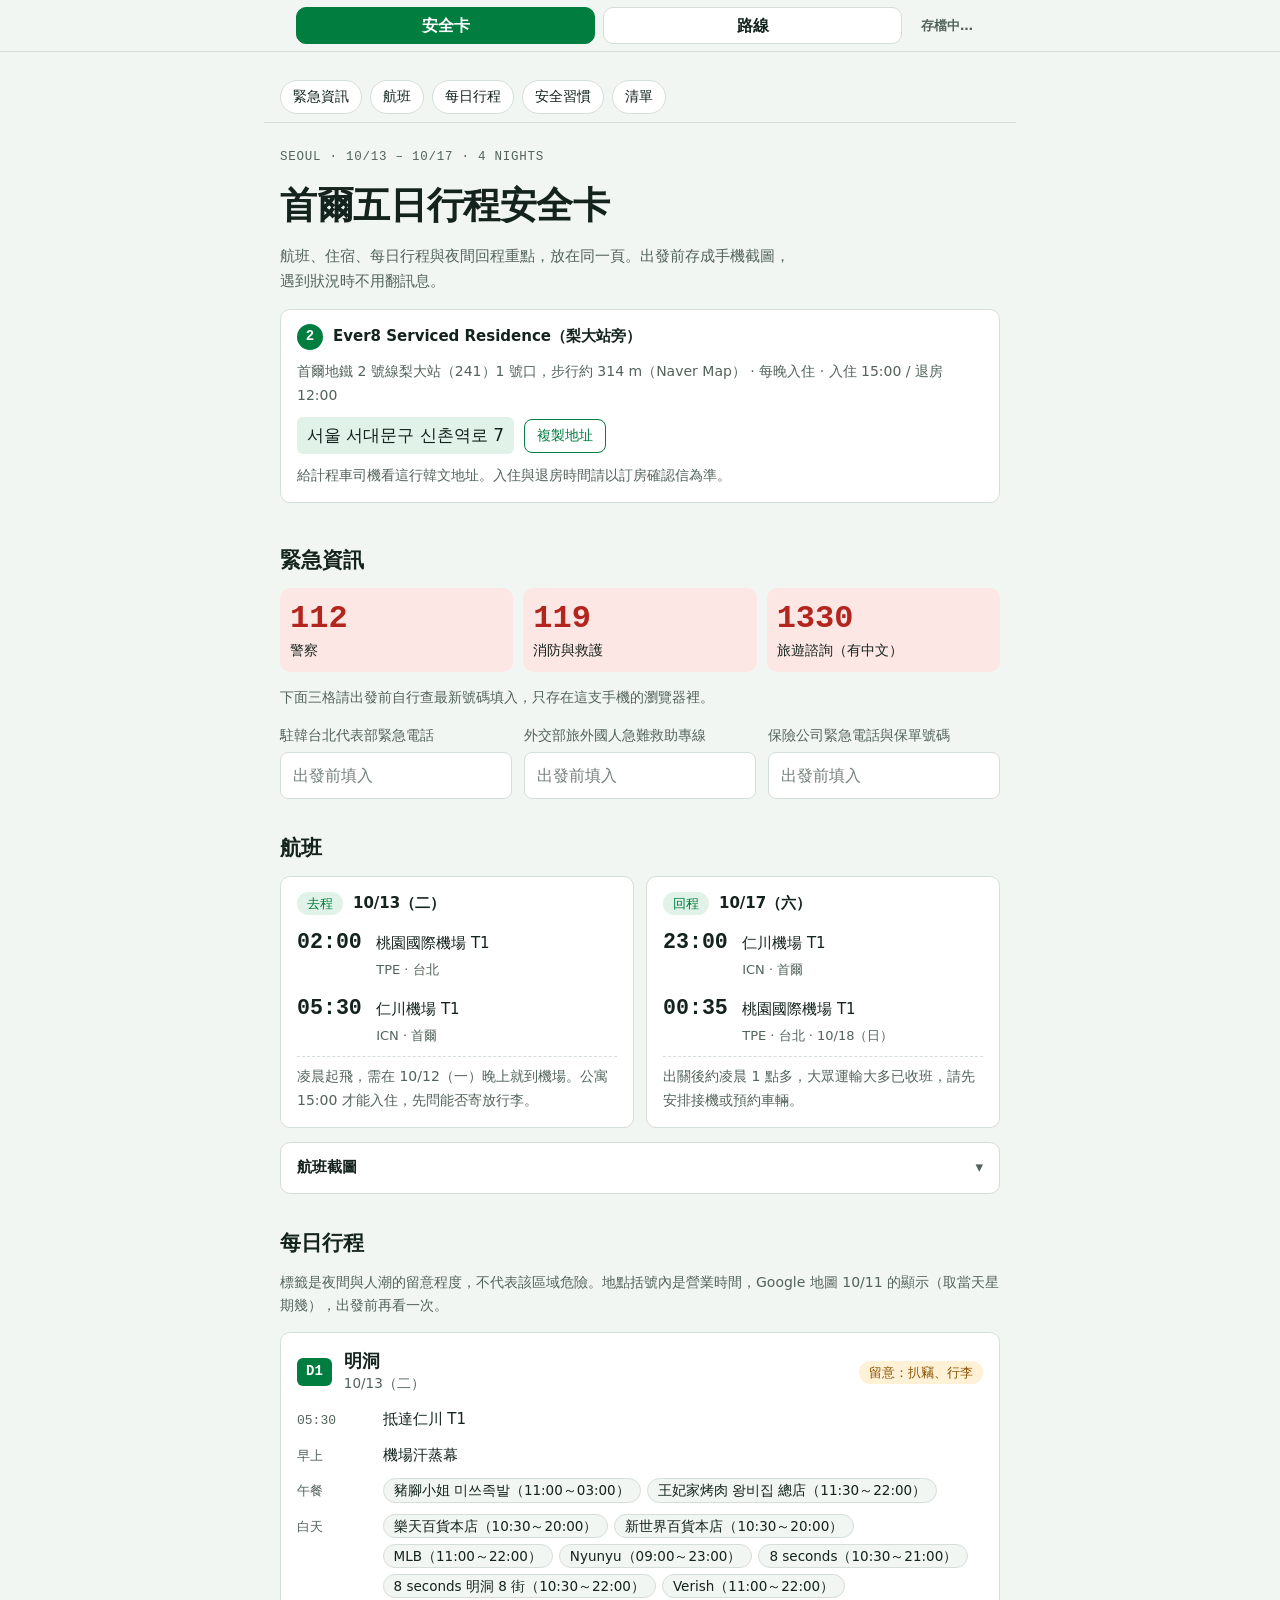
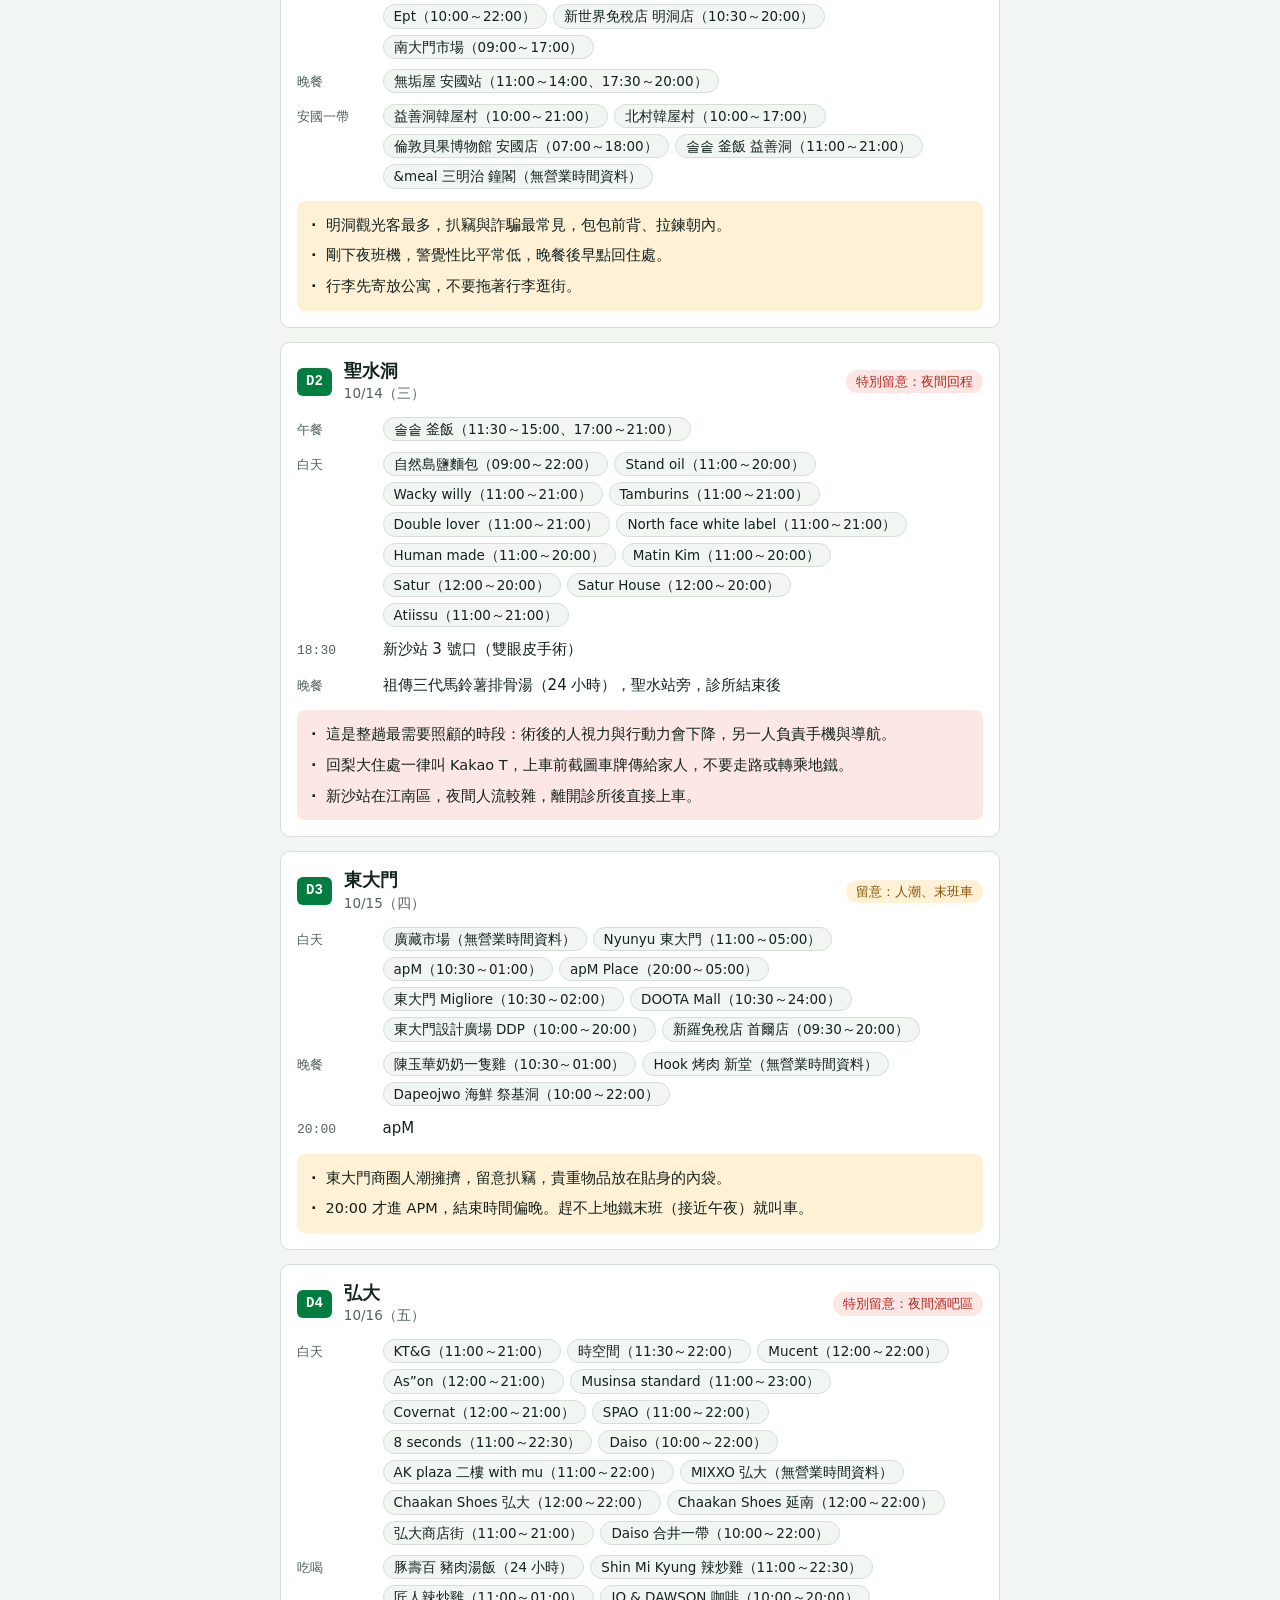
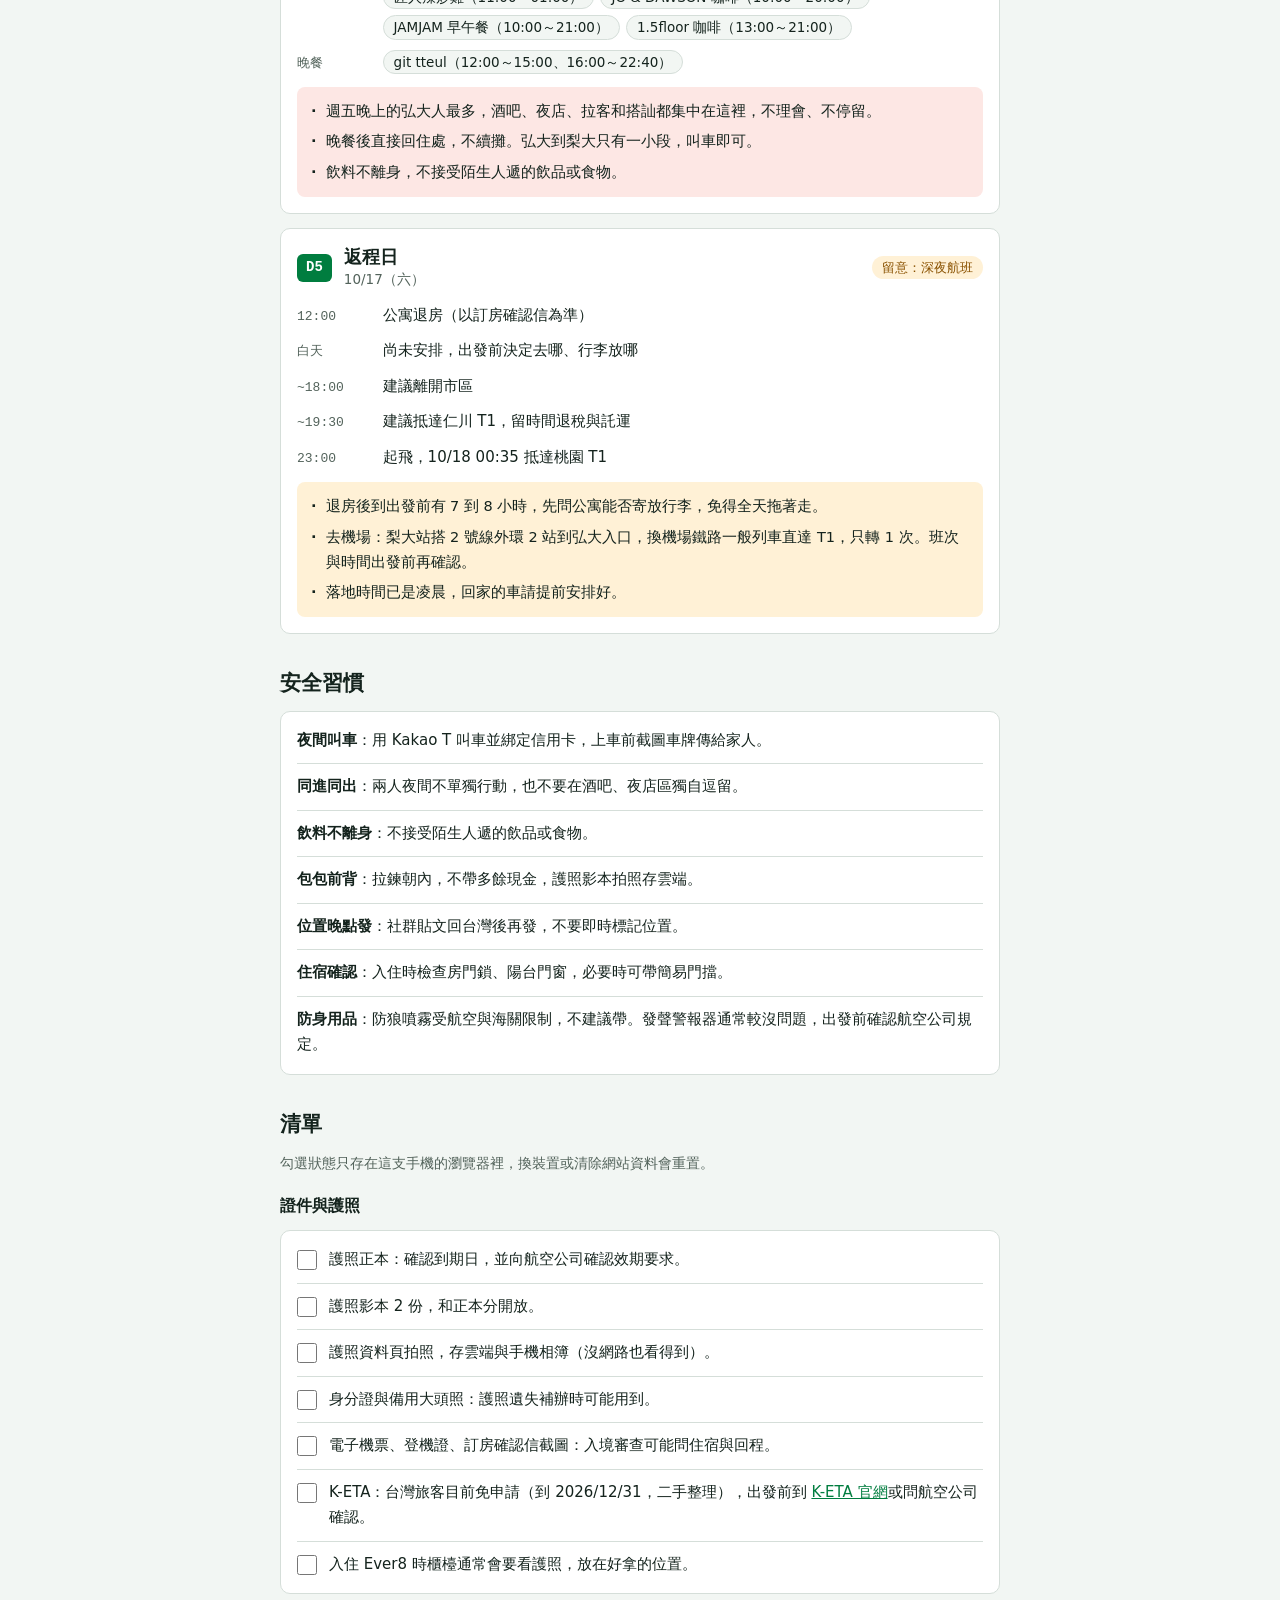
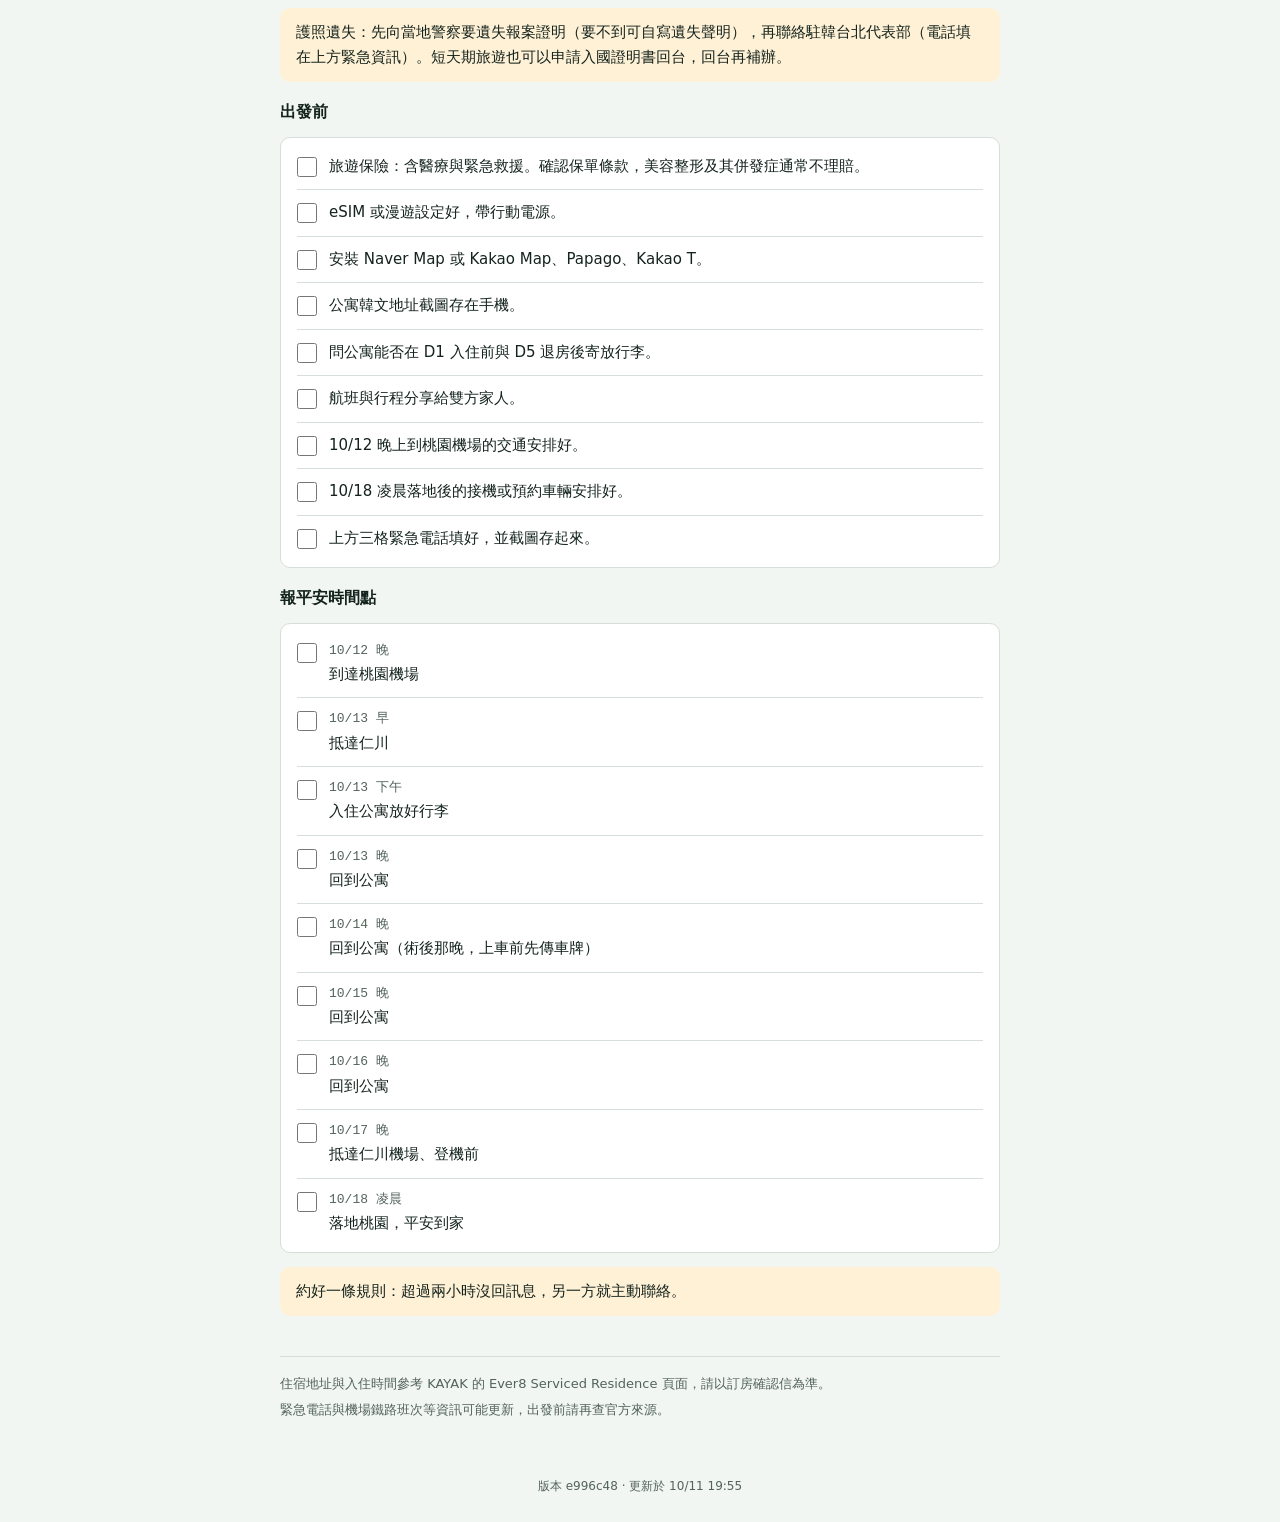
==== commit 140431a1: "D2 午餐定案：只留 솔솥 釜飯 - 她們決定 D2 吃釜飯：午餐區塊從三選一改成單一選項（솔솥 성수점），移除 DAYLIT 與 Grandmother's Recipe - 備註只留 솔솥 的步行" ====
--- a/seoul-pwa/index.html
+++ b/seoul-pwa/index.html
@@ -4,7 +4,7 @@
 <meta charset="utf-8">
 <meta name="viewport" content="width=device-width,initial-scale=1,viewport-fit=cover">
 <title>首爾自由行手冊</title>
-<meta name="build-id" content="e4f7cbc02911">
+<meta name="build-id" content="e996c485380a">
 <meta name="robots" content="noindex,nofollow">
 <link rel="manifest" href="manifest.webmanifest">
 <link rel="icon" href="icons/icon-192.png">
@@ -661,7 +661,7 @@
           <span class="pill l2">特別留意：夜間回程</span>
         </div>
         <dl class="rows">
-          <div class="row"><dt>午餐</dt><dd><div class="chips"><span class="chip">솔솥 釜飯（<em class="hr">11:30～15:00</em>、<em class="hr">17:00～21:00</em>）</span><span class="chip">데이릿 DAYLIT 韓式融合（<em class="hr">11:30～14:00</em>、<em class="hr">17:00～21:00</em>）</span><span class="chip">Grandmother&#x27;s Recipe 韓國菜（<em class="hr">11:00～21:00</em>）</span></div></dd></div><div class="row"><dt>白天</dt><dd><div class="chips"><span class="chip">自然島鹽麵包（<em class="hr">09:00～22:00</em>）</span><span class="chip">Stand oil（<em class="hr">11:00～20:00</em>）</span><span class="chip">Wacky willy（<em class="hr">11:00～21:00</em>）</span><span class="chip">Tamburins（<em class="hr">11:00～21:00</em>）</span><span class="chip">Double lover（<em class="hr">11:00～21:00</em>）</span><span class="chip">North face white label（<em class="hr">11:00～21:00</em>）</span><span class="chip">Human made（<em class="hr">11:00～20:00</em>）</span><span class="chip">Matin Kim（<em class="hr">11:00～20:00</em>）</span><span class="chip">Satur（<em class="hr">12:00～20:00</em>）</span><span class="chip">Satur House（<em class="hr">12:00～20:00</em>）</span><span class="chip">Atiissu（<em class="hr">11:00～21:00</em>）</span></div></dd></div>
+          <div class="row"><dt>午餐</dt><dd><div class="chips"><span class="chip">솔솥 釜飯（<em class="hr">11:30～15:00</em>、<em class="hr">17:00～21:00</em>）</span></div></dd></div><div class="row"><dt>白天</dt><dd><div class="chips"><span class="chip">自然島鹽麵包（<em class="hr">09:00～22:00</em>）</span><span class="chip">Stand oil（<em class="hr">11:00～20:00</em>）</span><span class="chip">Wacky willy（<em class="hr">11:00～21:00</em>）</span><span class="chip">Tamburins（<em class="hr">11:00～21:00</em>）</span><span class="chip">Double lover（<em class="hr">11:00～21:00</em>）</span><span class="chip">North face white label（<em class="hr">11:00～21:00</em>）</span><span class="chip">Human made（<em class="hr">11:00～20:00</em>）</span><span class="chip">Matin Kim（<em class="hr">11:00～20:00</em>）</span><span class="chip">Satur（<em class="hr">12:00～20:00</em>）</span><span class="chip">Satur House（<em class="hr">12:00～20:00</em>）</span><span class="chip">Atiissu（<em class="hr">11:00～21:00</em>）</span></div></dd></div>
           <div class="row"><dt>18:30</dt><dd>新沙站 3 號口（雙眼皮手術）</dd></div>
           <div class="row"><dt>晚餐</dt><dd>祖傳三代馬鈴薯排骨湯（24 小時），聖水站旁，診所結束後</dd></div>
         </dl>
@@ -937,7 +937,7 @@
 <text class="tx" x="59" y="473">2 號線外環（經建大到聖水）</text>
 <rect class="pill l2" x="50" y="555" width="157" height="20" rx="10"/>
 <text class="tx" x="59" y="569">2 號線外環（往市廳方向）</text>
-</svg><div class="legend"><span><i class="sw" style="background:var(--l2)"></i>2 號線</span><span><i class="sw" style="background:var(--l3)"></i>3 號線</span><span><i class="sw" style="background:var(--l4)"></i>4 號線</span><span><i class="sw" style="background:var(--larex)"></i>機場鐵路</span><span><i class="sw dashsw"></i>步行或待確認</span></div></div><h3 class="h3">午餐：三選一</h3><div class="chips"><a href="https://maps.app.goo.gl/bBeP8iwVV3Q9sXoj7" target="_blank" rel="noopener">솔솥 釜飯（<em class="hr">11:30～15:00</em>、<em class="hr">17:00～21:00</em>）</a><a href="https://maps.app.goo.gl/sd923JjcAAgWYvGKA" target="_blank" rel="noopener">데이릿 DAYLIT 韓式融合（<em class="hr">11:30～14:00</em>、<em class="hr">17:00～21:00</em>）</a><a href="https://www.google.com/maps?cid=496188655814551911" target="_blank" rel="noopener">Grandmother&#x27;s Recipe 韓國菜（<em class="hr">11:00～21:00</em>）</a></div><ul class="note"><li>솔솥 釜飯 <span class="ko">솔솥 성수점</span>：聖水站 3 號口步行約 5 分。最後點餐 20:20；平日午餐最後點餐 14:20（韓國餐廳網站，出發前再確認）。</li><li>데이릿 <span class="ko">DAYLIT</span>（B1）：纛島站 <span class="ko">뚝섬</span>（聖水前一站）步行約 3–5 分。</li><li>Grandmother's Recipe（韓國菜）：在 데이릿 往西約 400 m（直線）。</li><li>10/14 是週三，솔솥、데이릿下午休息，午餐請在 14:00 前到。</li></ul><h3 class="h3">聖水可以逛的店</h3><div class="chips"><a href="https://maps.app.goo.gl/R3Hcxf3a5gEijn6G8" target="_blank" rel="noopener">自然島鹽麵包（<em class="hr">09:00～22:00</em>）</a><a href="https://maps.app.goo.gl/ouAPx7aC1JFmtcfm7" target="_blank" rel="noopener">Stand oil（<em class="hr">11:00～20:00</em>）</a><a href="https://maps.app.goo.gl/tMkUdDnRnLL5ENer7" target="_blank" rel="noopener">Wacky willy（<em class="hr">11:00～21:00</em>）</a><a href="https://maps.app.goo.gl/95G1crrtgBN1NNnz6" target="_blank" rel="noopener">Tamburins（<em class="hr">11:00～21:00</em>）</a><a href="https://maps.app.goo.gl/1huZgn8fiqcspLRm9" target="_blank" rel="noopener">Double lover（<em class="hr">11:00～21:00</em>）</a><a href="https://maps.app.goo.gl/Wu689jQxZAEWQWEE8" target="_blank" rel="noopener">North face white label（<em class="hr">11:00～21:00</em>）</a><a href="https://maps.app.goo.gl/BJ9evkFt8McrFXb46" target="_blank" rel="noopener">Human made（<em class="hr">11:00～20:00</em>）</a><a href="https://maps.app.goo.gl/mXJjBfoqddtBuRTf6" target="_blank" rel="noopener">Matin Kim（<em class="hr">11:00～20:00</em>）</a><a href="https://maps.app.goo.gl/MShBWdqorQ8BnkHX7" target="_blank" rel="noopener">Satur（<em class="hr">12:00～20:00</em>）</a><a href="https://www.google.com/maps?cid=7946203201946020237" target="_blank" rel="noopener">Satur House（<em class="hr">12:00～20:00</em>）</a><a href="https://maps.app.goo.gl/HkpCRh9Mpawhuz927" target="_blank" rel="noopener">Atiissu（<em class="hr">11:00～21:00</em>）</a></div><h3 class="h3">傍晚與晚上</h3><div class="chips"><a href="https://maps.app.goo.gl/qEQWciBaK3x2ujDh6" target="_blank" rel="noopener">18:30 新沙站 3 號口</a><a href="https://naver.me/xD89xHu6" target="_blank" rel="noopener">晚餐：祖傳三代馬鈴薯排骨湯（24 小時）</a></div><ul class="note warn"><li>排骨湯店 <span class="ko">소문난 성수 감자탕</span>：聖水站 4 號口外約 240 m。連結是 Naver 地圖。</li><li>術後那晚不搭地鐵（見安全卡 D2）：離開診所後直接叫 Kakao T，去聖水吃晚餐、再回梨大都叫車，上車前把車牌傳給家人。圖上新沙之後的地鐵路線只是平常的走法。</li></ul></div></div>
+</svg><div class="legend"><span><i class="sw" style="background:var(--l2)"></i>2 號線</span><span><i class="sw" style="background:var(--l3)"></i>3 號線</span><span><i class="sw" style="background:var(--l4)"></i>4 號線</span><span><i class="sw" style="background:var(--larex)"></i>機場鐵路</span><span><i class="sw dashsw"></i>步行或待確認</span></div></div><h3 class="h3">午餐：釜飯</h3><div class="chips"><a href="https://maps.app.goo.gl/bBeP8iwVV3Q9sXoj7" target="_blank" rel="noopener">솔솥 釜飯（<em class="hr">11:30～15:00</em>、<em class="hr">17:00～21:00</em>）</a></div><ul class="note"><li>솔솥 釜飯 <span class="ko">솔솥 성수점</span>：聖水站 3 號口步行約 5 分。平日午餐最後點餐 14:20（韓國餐廳網站，出發前再確認）。</li><li>10/14 是週三，솔솥下午休息，午餐請在 14:00 前到。</li></ul><h3 class="h3">聖水可以逛的店</h3><div class="chips"><a href="https://maps.app.goo.gl/R3Hcxf3a5gEijn6G8" target="_blank" rel="noopener">自然島鹽麵包（<em class="hr">09:00～22:00</em>）</a><a href="https://maps.app.goo.gl/ouAPx7aC1JFmtcfm7" target="_blank" rel="noopener">Stand oil（<em class="hr">11:00～20:00</em>）</a><a href="https://maps.app.goo.gl/tMkUdDnRnLL5ENer7" target="_blank" rel="noopener">Wacky willy（<em class="hr">11:00～21:00</em>）</a><a href="https://maps.app.goo.gl/95G1crrtgBN1NNnz6" target="_blank" rel="noopener">Tamburins（<em class="hr">11:00～21:00</em>）</a><a href="https://maps.app.goo.gl/1huZgn8fiqcspLRm9" target="_blank" rel="noopener">Double lover（<em class="hr">11:00～21:00</em>）</a><a href="https://maps.app.goo.gl/Wu689jQxZAEWQWEE8" target="_blank" rel="noopener">North face white label（<em class="hr">11:00～21:00</em>）</a><a href="https://maps.app.goo.gl/BJ9evkFt8McrFXb46" target="_blank" rel="noopener">Human made（<em class="hr">11:00～20:00</em>）</a><a href="https://maps.app.goo.gl/mXJjBfoqddtBuRTf6" target="_blank" rel="noopener">Matin Kim（<em class="hr">11:00～20:00</em>）</a><a href="https://maps.app.goo.gl/MShBWdqorQ8BnkHX7" target="_blank" rel="noopener">Satur（<em class="hr">12:00～20:00</em>）</a><a href="https://www.google.com/maps?cid=7946203201946020237" target="_blank" rel="noopener">Satur House（<em class="hr">12:00～20:00</em>）</a><a href="https://maps.app.goo.gl/HkpCRh9Mpawhuz927" target="_blank" rel="noopener">Atiissu（<em class="hr">11:00～21:00</em>）</a></div><h3 class="h3">傍晚與晚上</h3><div class="chips"><a href="https://maps.app.goo.gl/qEQWciBaK3x2ujDh6" target="_blank" rel="noopener">18:30 新沙站 3 號口</a><a href="https://naver.me/xD89xHu6" target="_blank" rel="noopener">晚餐：祖傳三代馬鈴薯排骨湯（24 小時）</a></div><ul class="note warn"><li>排骨湯店 <span class="ko">소문난 성수 감자탕</span>：聖水站 4 號口外約 240 m。連結是 Naver 地圖。</li><li>術後那晚不搭地鐵（見安全卡 D2）：離開診所後直接叫 Kakao T，去聖水吃晚餐、再回梨大都叫車，上車前把車牌傳給家人。圖上新沙之後的地鐵路線只是平常的走法。</li></ul></div></div>
 <div class="panel" role="tabpanel" id="p-d3" aria-labelledby="t-d3" hidden><div class="panel-body"><header class="dayhead"><span class="day-no">D3</span><div><h2>東大門一帶</h2><p class="section-note">10/15（四）· 光藏、東大門</p></div></header><ul class="note"><li>括號內是營業時間，Google 地圖 10/11 的顯示（取當天星期幾），出發前再看一次。</li></ul><div class="map"><p class="cap">梨大 → 乙支路4街 → 東大門歷史文化公園 → 梨大</p><svg viewBox="0 0 400 350" role="img" aria-label="D3 梨大到東大門一帶再回住宿的路線">
 <line class="sg l2" x1="40" y1="28" x2="40" y2="124"/>
 <line class="sg l2" x1="40" y1="124" x2="40" y2="220"/>
@@ -1223,7 +1223,7 @@
   else if (days.indexOf(h) >= 0) { cur.top = 'routes'; cur.day = h; }
   paint();
 })();
-</script><p class="buildinfo">版本 e4f7cbc · 更新於 10/11 16:34</p>
+</script><p class="buildinfo">版本 e996c48 · 更新於 10/11 19:55</p>
 <style>
   .topbar-in.has-offl { grid-template-columns: 1fr 1fr auto; }
   .offl { font: inherit; font-size: 13px; font-weight: 600; line-height: 1.2; padding: 0 10px; border-radius: 10px;
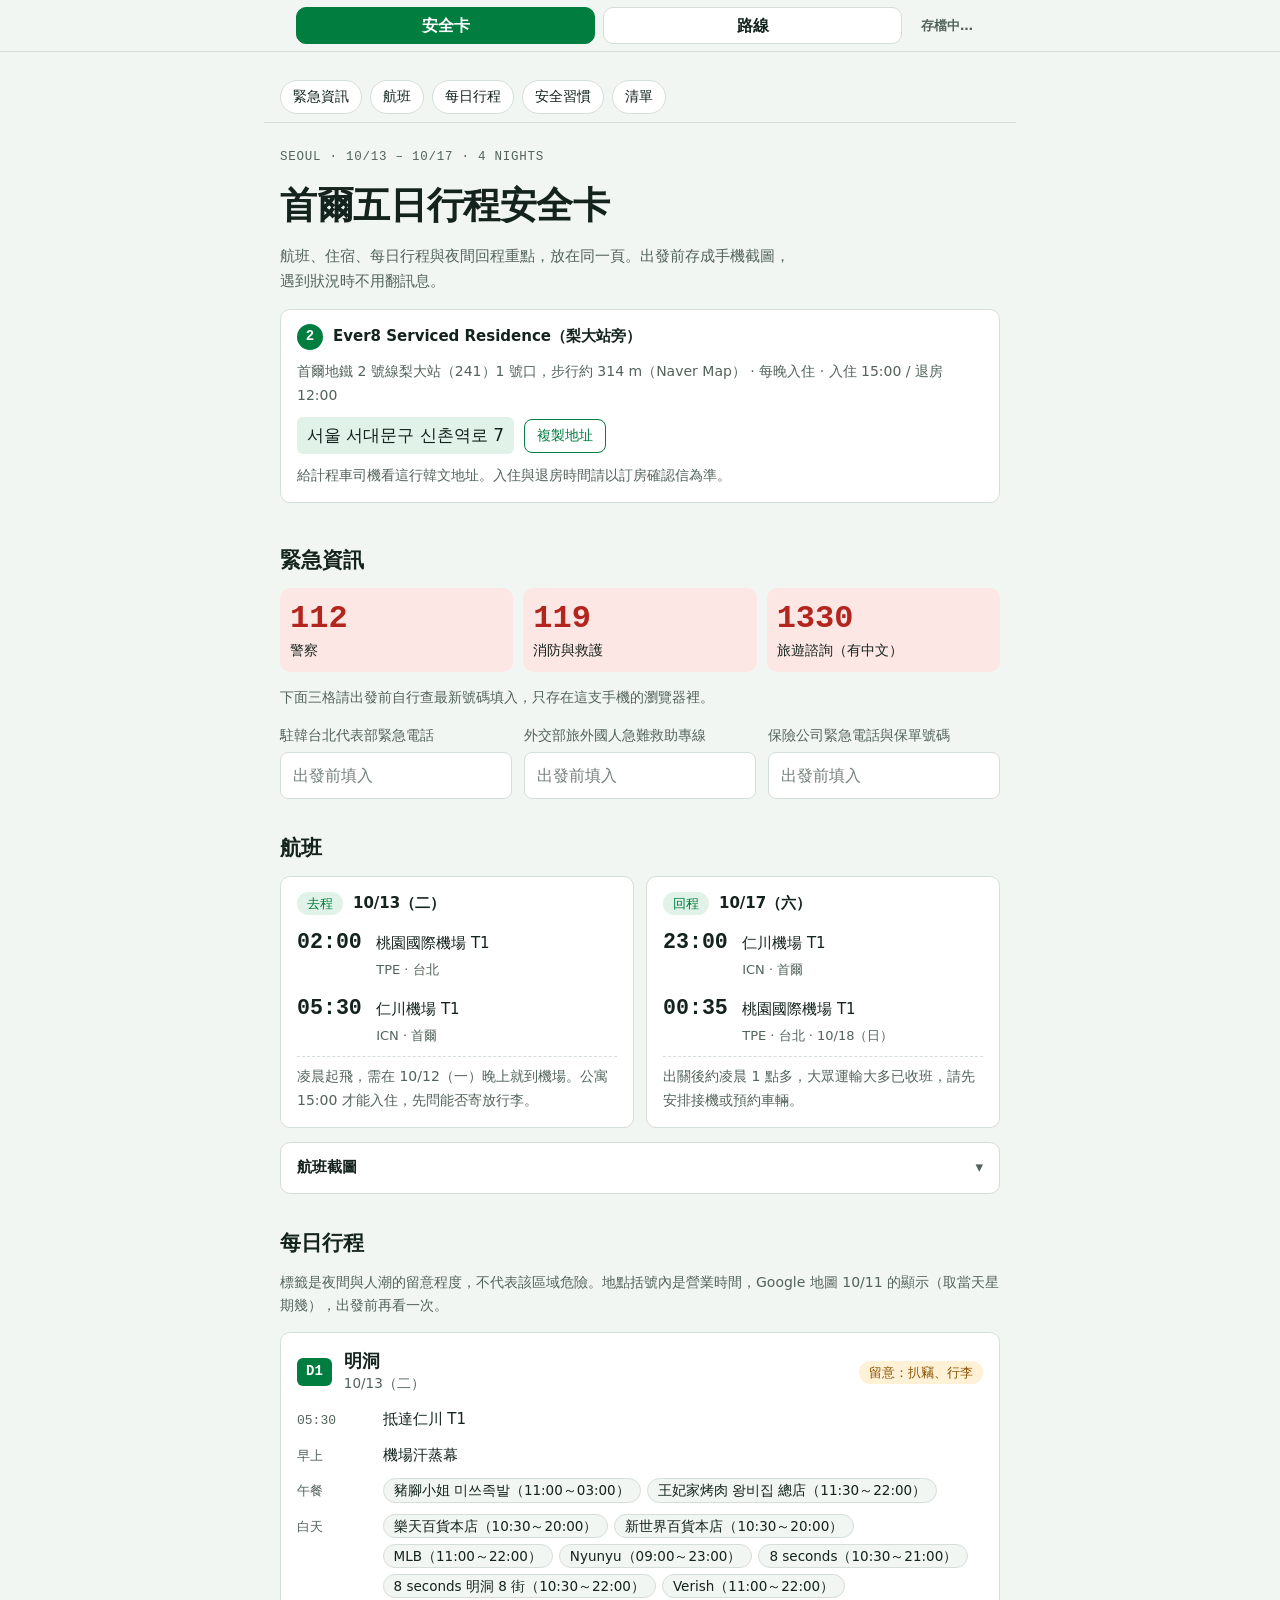
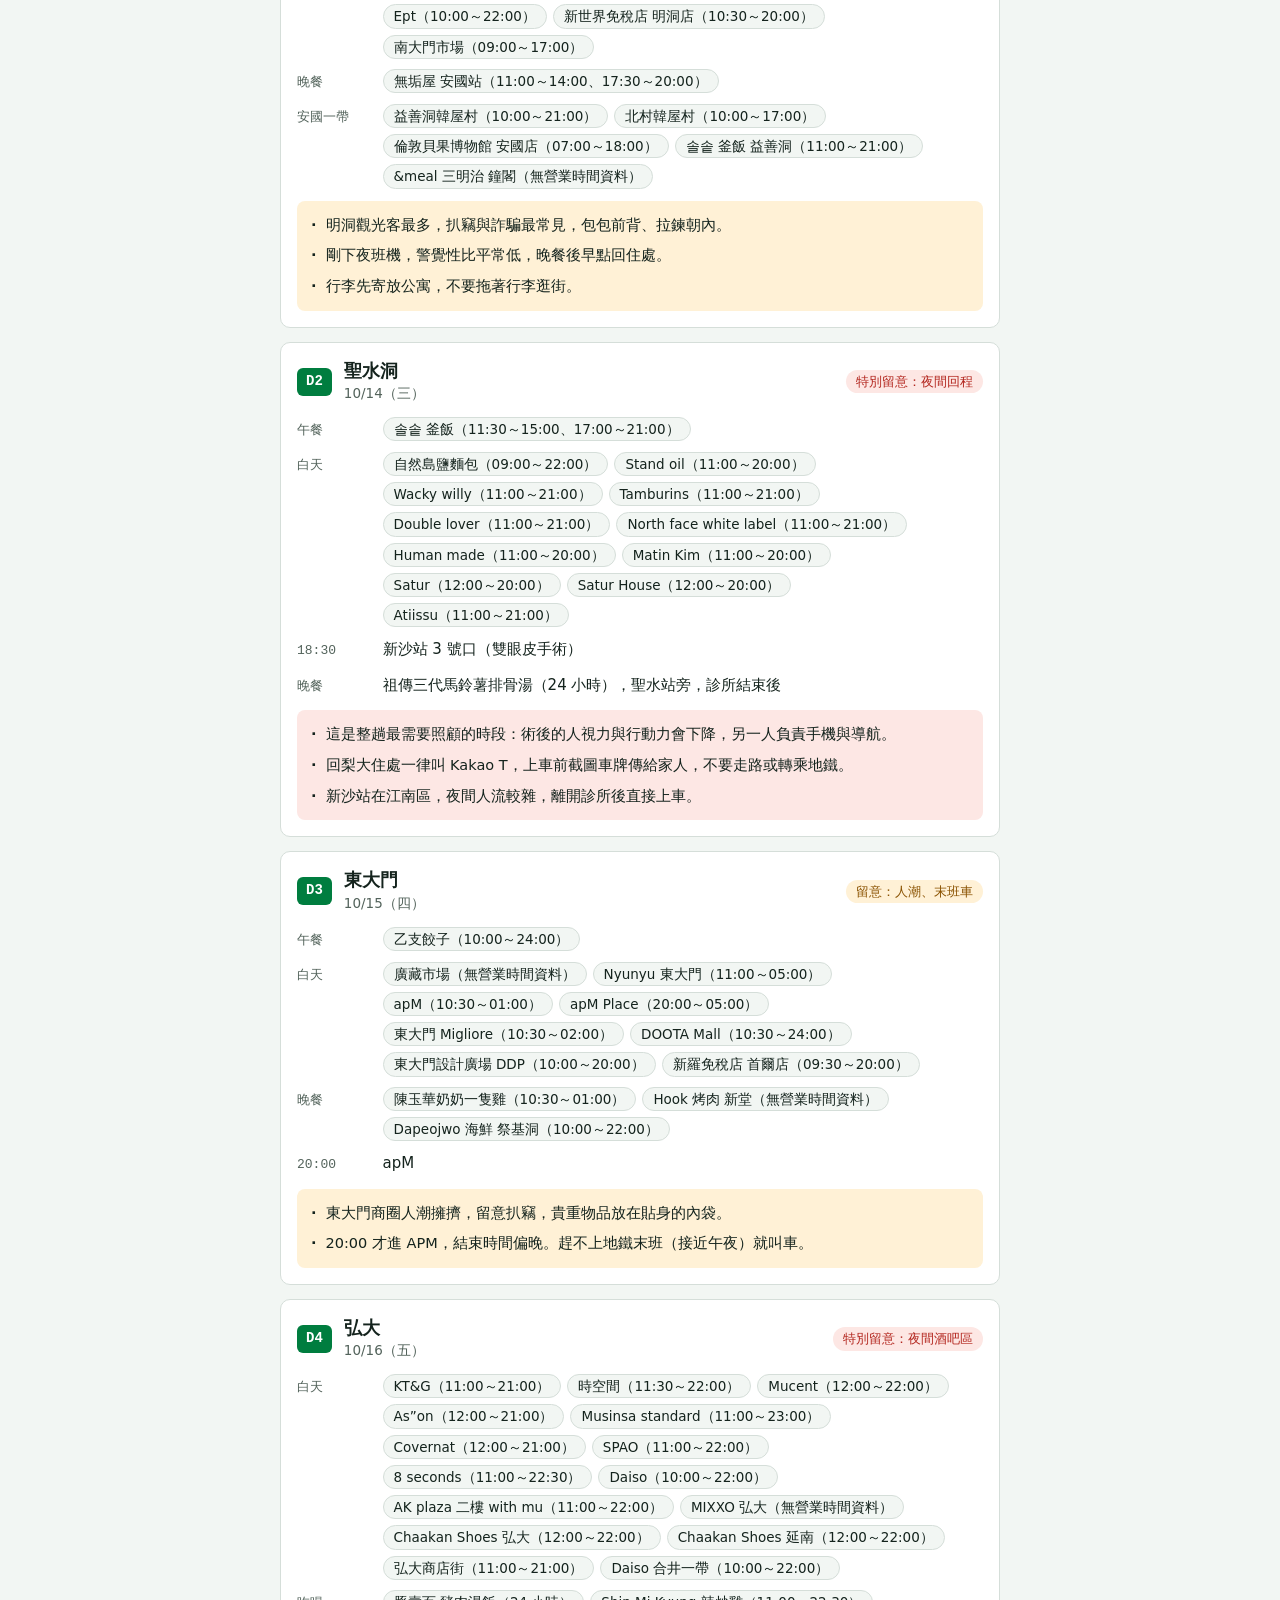
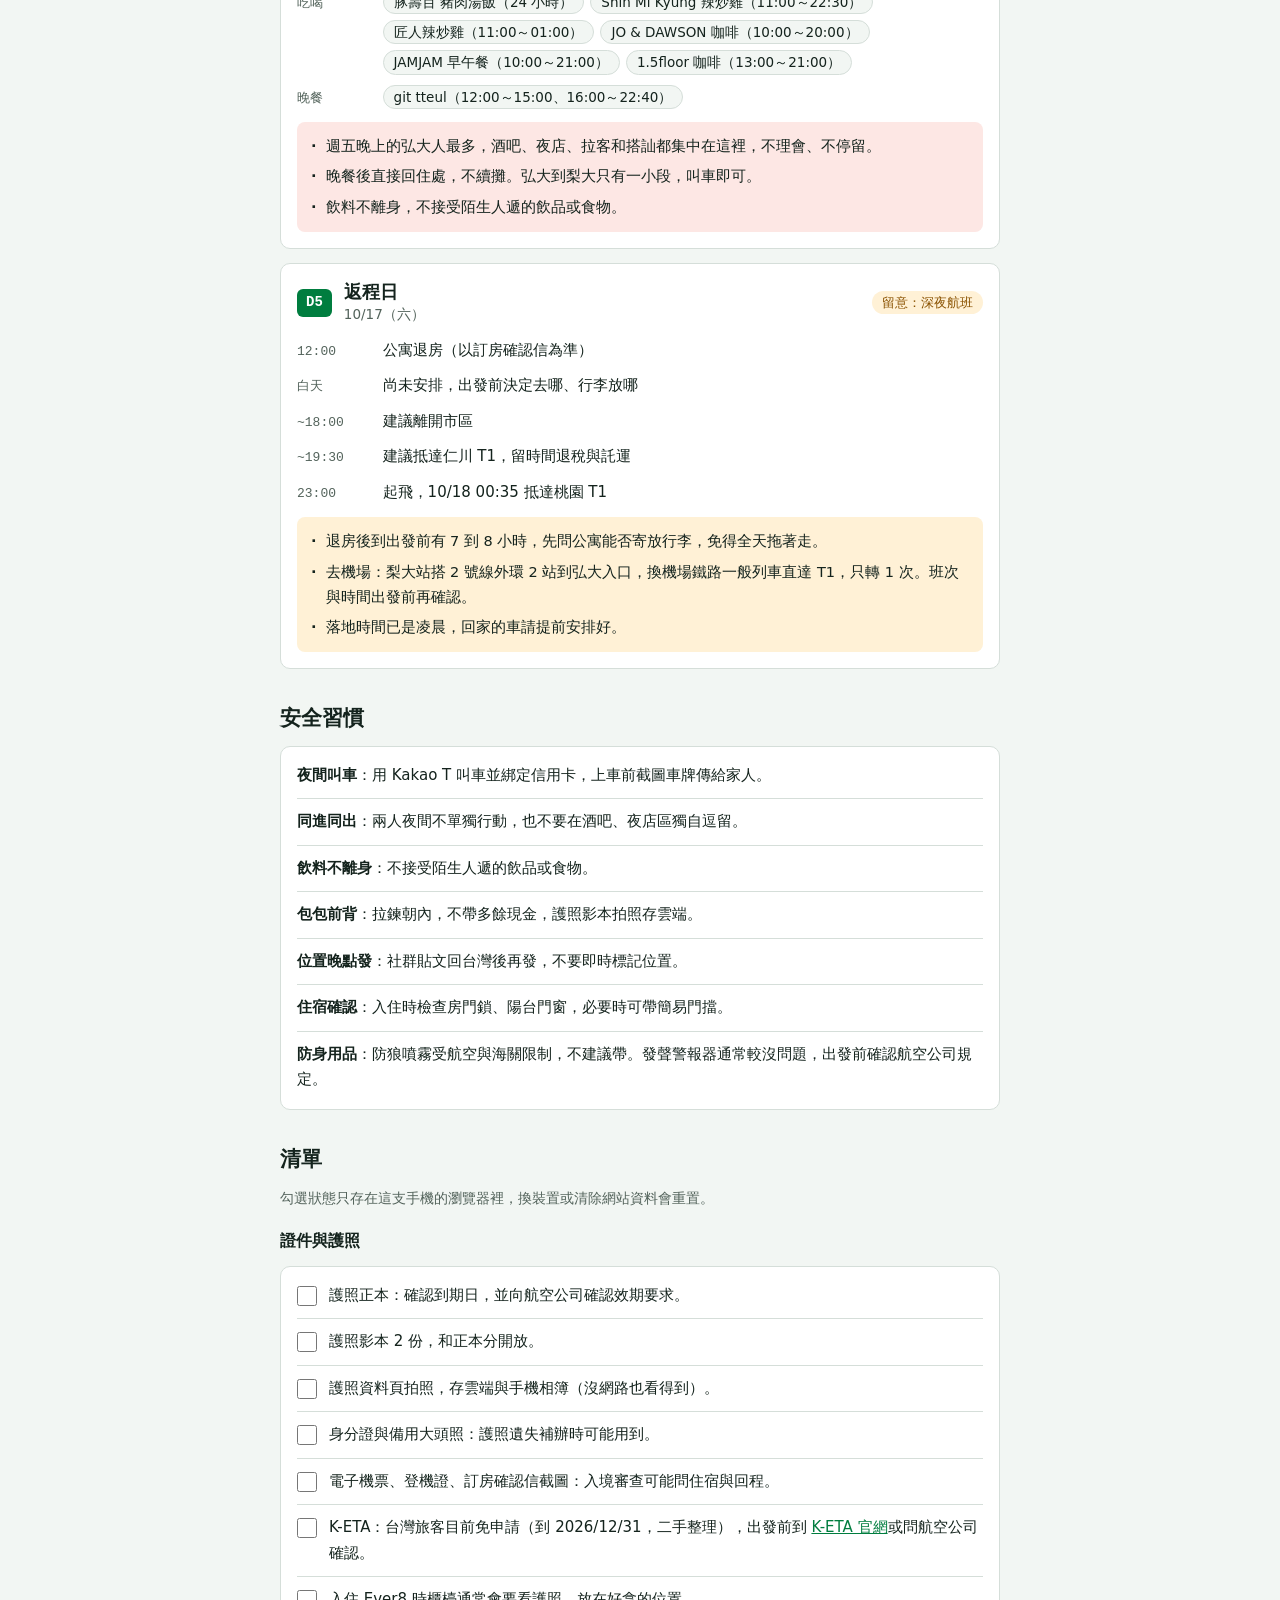
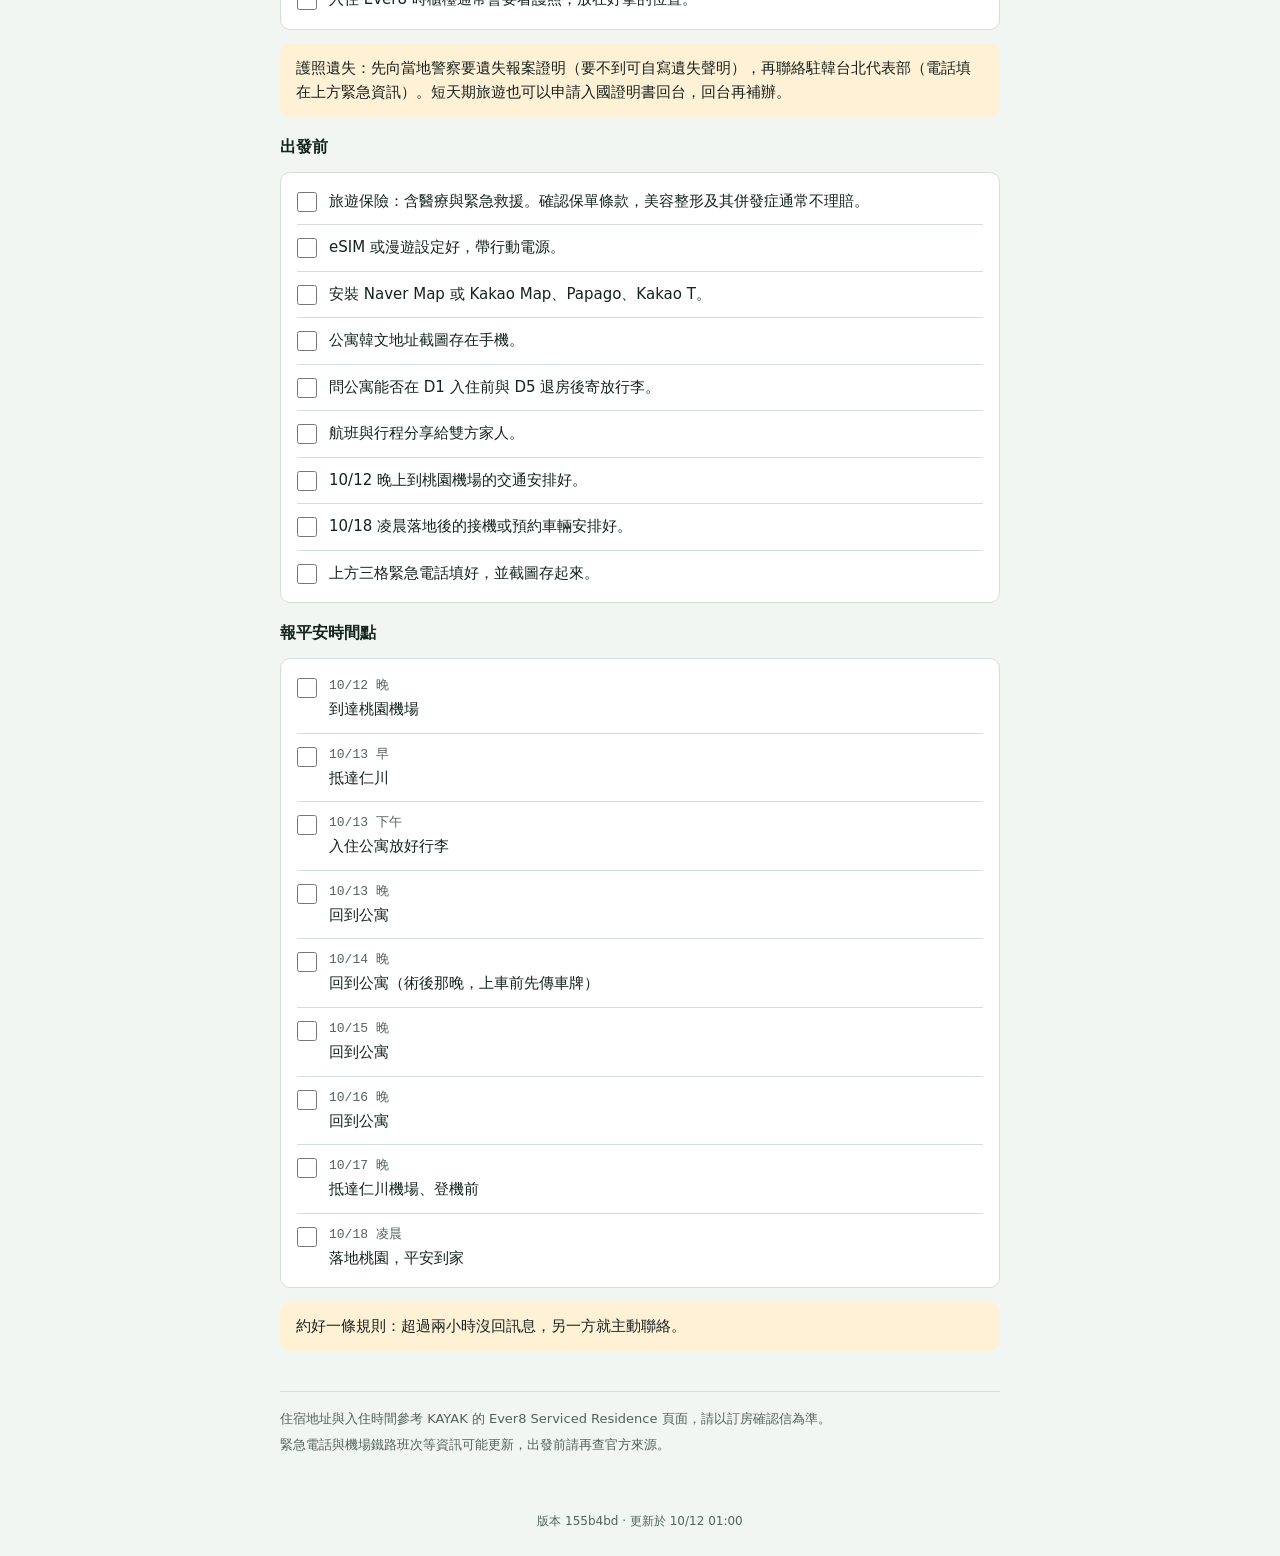
==== commit 3b19373d: "D3 新增午餐：乙支餃子 - D3 原本沒有午餐區塊，新增「午餐：餃子」，放乙支餃子 을지만두（Google 地圖，每天 10:00～24:00） - 備註：在乙支路 6 街，離東大門歷史文化公園站約" ====
--- a/seoul-pwa/index.html
+++ b/seoul-pwa/index.html
@@ -4,7 +4,7 @@
 <meta charset="utf-8">
 <meta name="viewport" content="width=device-width,initial-scale=1,viewport-fit=cover">
 <title>首爾自由行手冊</title>
-<meta name="build-id" content="e996c485380a">
+<meta name="build-id" content="155b4bd8826f">
 <meta name="robots" content="noindex,nofollow">
 <link rel="manifest" href="manifest.webmanifest">
 <link rel="icon" href="icons/icon-192.png">
@@ -679,7 +679,7 @@
           <span class="pill l1">留意：人潮、末班車</span>
         </div>
         <dl class="rows">
-          <div class="row"><dt>白天</dt><dd><div class="chips"><span class="chip">廣藏市場（無營業時間資料）</span><span class="chip">Nyunyu 東大門（<em class="hr">11:00～05:00</em>）</span><span class="chip">apM（<em class="hr">10:30～01:00</em>）</span><span class="chip">apM Place（<em class="hr">20:00～05:00</em>）</span><span class="chip">東大門 Migliore（<em class="hr">10:30～02:00</em>）</span><span class="chip">DOOTA Mall（<em class="hr">10:30～24:00</em>）</span><span class="chip">東大門設計廣場 DDP（<em class="hr">10:00～20:00</em>）</span><span class="chip">新羅免稅店 首爾店（<em class="hr">09:30～20:00</em>）</span></div></dd></div>
+          <div class="row"><dt>午餐</dt><dd><div class="chips"><span class="chip">乙支餃子（<em class="hr">10:00～24:00</em>）</span></div></dd></div><div class="row"><dt>白天</dt><dd><div class="chips"><span class="chip">廣藏市場（無營業時間資料）</span><span class="chip">Nyunyu 東大門（<em class="hr">11:00～05:00</em>）</span><span class="chip">apM（<em class="hr">10:30～01:00</em>）</span><span class="chip">apM Place（<em class="hr">20:00～05:00</em>）</span><span class="chip">東大門 Migliore（<em class="hr">10:30～02:00</em>）</span><span class="chip">DOOTA Mall（<em class="hr">10:30～24:00</em>）</span><span class="chip">東大門設計廣場 DDP（<em class="hr">10:00～20:00</em>）</span><span class="chip">新羅免稅店 首爾店（<em class="hr">09:30～20:00</em>）</span></div></dd></div>
           <div class="row"><dt>晚餐</dt><dd><div class="chips"><span class="chip">陳玉華奶奶一隻雞（<em class="hr">10:30～01:00</em>）</span><span class="chip">Hook 烤肉 新堂（無營業時間資料）</span><span class="chip">Dapeojwo 海鮮 祭基洞（<em class="hr">10:00～22:00</em>）</span></div></dd></div>
           <div class="row"><dt>20:00</dt><dd>apM</dd></div>
         </dl>
@@ -956,7 +956,7 @@
 <text class="tx" x="59" y="185">相鄰一站：內環，或步行</text>
 <rect class="pill l2" x="50" y="267" width="157" height="20" rx="10"/>
 <text class="tx" x="59" y="281">2 號線外環（往市廳方向）</text>
-</svg><div class="legend"><span><i class="sw" style="background:var(--l2)"></i>2 號線</span><span><i class="sw" style="background:var(--l3)"></i>3 號線</span><span><i class="sw" style="background:var(--l4)"></i>4 號線</span><span><i class="sw" style="background:var(--larex)"></i>機場鐵路</span><span><i class="sw dashsw"></i>步行或待確認</span></div></div><h3 class="h3">東大門可以逛的店</h3><div class="chips"><a href="https://maps.app.goo.gl/rWq4qu4DyfQMMnRy8" target="_blank" rel="noopener">廣藏市場（無營業時間資料）</a><a href="https://maps.app.goo.gl/S6QHsHDPZqyZeqp77" target="_blank" rel="noopener">Nyunyu 東大門（<em class="hr">11:00～05:00</em>）</a><a href="https://maps.app.goo.gl/KLETYgsoou98Fwer6" target="_blank" rel="noopener">apM（<em class="hr">10:30～01:00</em>）</a><a href="https://www.google.com/maps?cid=4968386951333458730" target="_blank" rel="noopener">apM Place（<em class="hr">20:00～05:00</em>）</a><a href="https://www.google.com/maps?cid=8229626887675014767" target="_blank" rel="noopener">東大門 Migliore（<em class="hr">10:30～02:00</em>）</a><a href="https://www.google.com/maps?cid=1834824361273245074" target="_blank" rel="noopener">DOOTA Mall（<em class="hr">10:30～24:00</em>）</a><a href="https://www.google.com/maps?cid=6639054745590107100" target="_blank" rel="noopener">東大門設計廣場 DDP（<em class="hr">10:00～20:00</em>）</a><a href="https://www.google.com/maps?cid=6861468877312938312" target="_blank" rel="noopener">新羅免稅店 首爾店（<em class="hr">09:30～20:00</em>）</a><a href="https://maps.app.goo.gl/9tRiASa1wYGg1jiK7" target="_blank" rel="noopener">晚餐：陳玉華奶奶一隻雞（<em class="hr">10:30～01:00</em>）</a><a href="https://www.google.com/maps?cid=3165162553768846670" target="_blank" rel="noopener">晚餐：Hook 烤肉 新堂（無營業時間資料）</a><a href="https://www.google.com/maps?cid=425737559644187818" target="_blank" rel="noopener">晚餐：Dapeojwo 海鮮 祭基洞（<em class="hr">10:00～22:00</em>）</a></div><ul class="note"><li>新羅免稅店在東國大學一帶，離東大門歷史文化公園約 1 km（直線）；免稅店要帶護照和回程機票資料。</li><li>廣藏市場、Hook 烤肉：Google 地圖沒有營業時間，出發前先問店家。Hook 在新堂站（東大門歷史文化公園的下一站）附近。</li><li>Dapeojwo 海鮮：在祭基洞，離東大門歷史文化公園約 3 km（直線），要多搭一段。週三休息（D3 是週四）。</li><li>apM 有兩個連結：「apM」是 HelloAPM（白天營業，週二公休）；「apM Place」是 20:00 才開的夜間批發（週五、週六公休）。</li></ul><ul class="note warn"><li>apM 20:00 後結束較晚，趕不上地鐵末班就叫 Kakao T。</li></ul></div></div>
+</svg><div class="legend"><span><i class="sw" style="background:var(--l2)"></i>2 號線</span><span><i class="sw" style="background:var(--l3)"></i>3 號線</span><span><i class="sw" style="background:var(--l4)"></i>4 號線</span><span><i class="sw" style="background:var(--larex)"></i>機場鐵路</span><span><i class="sw dashsw"></i>步行或待確認</span></div></div><h3 class="h3">午餐：餃子</h3><div class="chips"><a href="https://www.google.com/maps?cid=10865566235764286574" target="_blank" rel="noopener">乙支餃子（<em class="hr">10:00～24:00</em>）</a></div><ul class="note"><li>乙支餃子 <span class="ko">을지만두</span>：在乙支路 6 街，離東大門歷史文化公園站約 300 m（直線）。</li></ul><h3 class="h3">東大門可以逛的店</h3><div class="chips"><a href="https://maps.app.goo.gl/rWq4qu4DyfQMMnRy8" target="_blank" rel="noopener">廣藏市場（無營業時間資料）</a><a href="https://maps.app.goo.gl/S6QHsHDPZqyZeqp77" target="_blank" rel="noopener">Nyunyu 東大門（<em class="hr">11:00～05:00</em>）</a><a href="https://maps.app.goo.gl/KLETYgsoou98Fwer6" target="_blank" rel="noopener">apM（<em class="hr">10:30～01:00</em>）</a><a href="https://www.google.com/maps?cid=4968386951333458730" target="_blank" rel="noopener">apM Place（<em class="hr">20:00～05:00</em>）</a><a href="https://www.google.com/maps?cid=8229626887675014767" target="_blank" rel="noopener">東大門 Migliore（<em class="hr">10:30～02:00</em>）</a><a href="https://www.google.com/maps?cid=1834824361273245074" target="_blank" rel="noopener">DOOTA Mall（<em class="hr">10:30～24:00</em>）</a><a href="https://www.google.com/maps?cid=6639054745590107100" target="_blank" rel="noopener">東大門設計廣場 DDP（<em class="hr">10:00～20:00</em>）</a><a href="https://www.google.com/maps?cid=6861468877312938312" target="_blank" rel="noopener">新羅免稅店 首爾店（<em class="hr">09:30～20:00</em>）</a><a href="https://maps.app.goo.gl/9tRiASa1wYGg1jiK7" target="_blank" rel="noopener">晚餐：陳玉華奶奶一隻雞（<em class="hr">10:30～01:00</em>）</a><a href="https://www.google.com/maps?cid=3165162553768846670" target="_blank" rel="noopener">晚餐：Hook 烤肉 新堂（無營業時間資料）</a><a href="https://www.google.com/maps?cid=425737559644187818" target="_blank" rel="noopener">晚餐：Dapeojwo 海鮮 祭基洞（<em class="hr">10:00～22:00</em>）</a></div><ul class="note"><li>新羅免稅店在東國大學一帶，離東大門歷史文化公園約 1 km（直線）；免稅店要帶護照和回程機票資料。</li><li>廣藏市場、Hook 烤肉：Google 地圖沒有營業時間，出發前先問店家。Hook 在新堂站（東大門歷史文化公園的下一站）附近。</li><li>Dapeojwo 海鮮：在祭基洞，離東大門歷史文化公園約 3 km（直線），要多搭一段。週三休息（D3 是週四）。</li><li>apM 有兩個連結：「apM」是 HelloAPM（白天營業，週二公休）；「apM Place」是 20:00 才開的夜間批發（週五、週六公休）。</li></ul><ul class="note warn"><li>apM 20:00 後結束較晚，趕不上地鐵末班就叫 Kakao T。</li></ul></div></div>
 <div class="panel" role="tabpanel" id="p-d4" aria-labelledby="t-d4" hidden><div class="panel-body"><header class="dayhead"><span class="day-no">D4</span><div><h2>弘大 → 合井</h2><p class="section-note">10/16（五）· 弘大</p></div></header><ul class="note"><li>括號內是營業時間，Google 地圖 10/11 的顯示（取當天星期幾），出發前再看一次。</li></ul><div class="map"><p class="cap">梨大 → 弘益大學 → 合井 → 梨大</p><svg viewBox="0 0 400 350" role="img" aria-label="D4 梨大到弘大再從合井回住宿的路線">
 <line class="sg l2" x1="40" y1="28" x2="40" y2="124"/>
 <line class="sg walk dash" x1="40" y1="124" x2="40" y2="220"/>
@@ -1223,7 +1223,7 @@
   else if (days.indexOf(h) >= 0) { cur.top = 'routes'; cur.day = h; }
   paint();
 })();
-</script><p class="buildinfo">版本 e996c48 · 更新於 10/11 19:55</p>
+</script><p class="buildinfo">版本 155b4bd · 更新於 10/12 01:00</p>
 <style>
   .topbar-in.has-offl { grid-template-columns: 1fr 1fr auto; }
   .offl { font: inherit; font-size: 13px; font-weight: 600; line-height: 1.2; padding: 0 10px; border-radius: 10px;
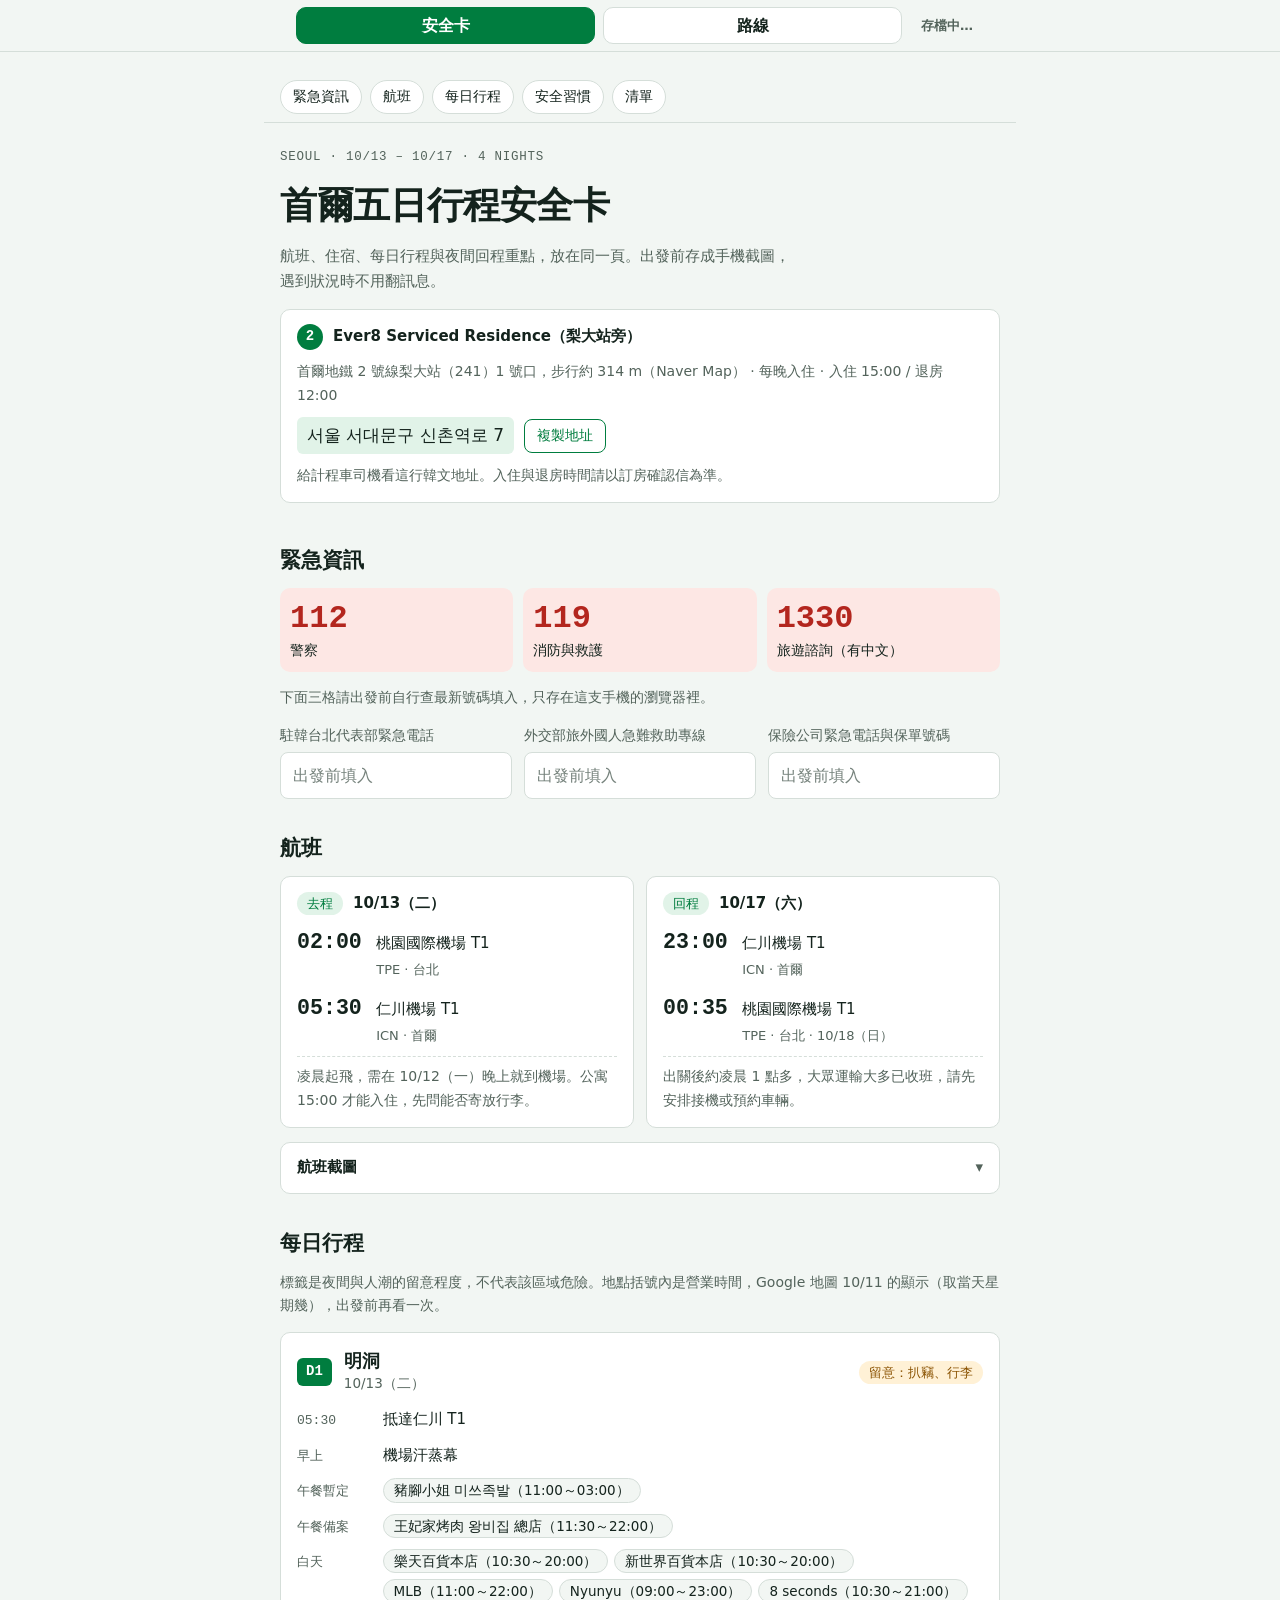
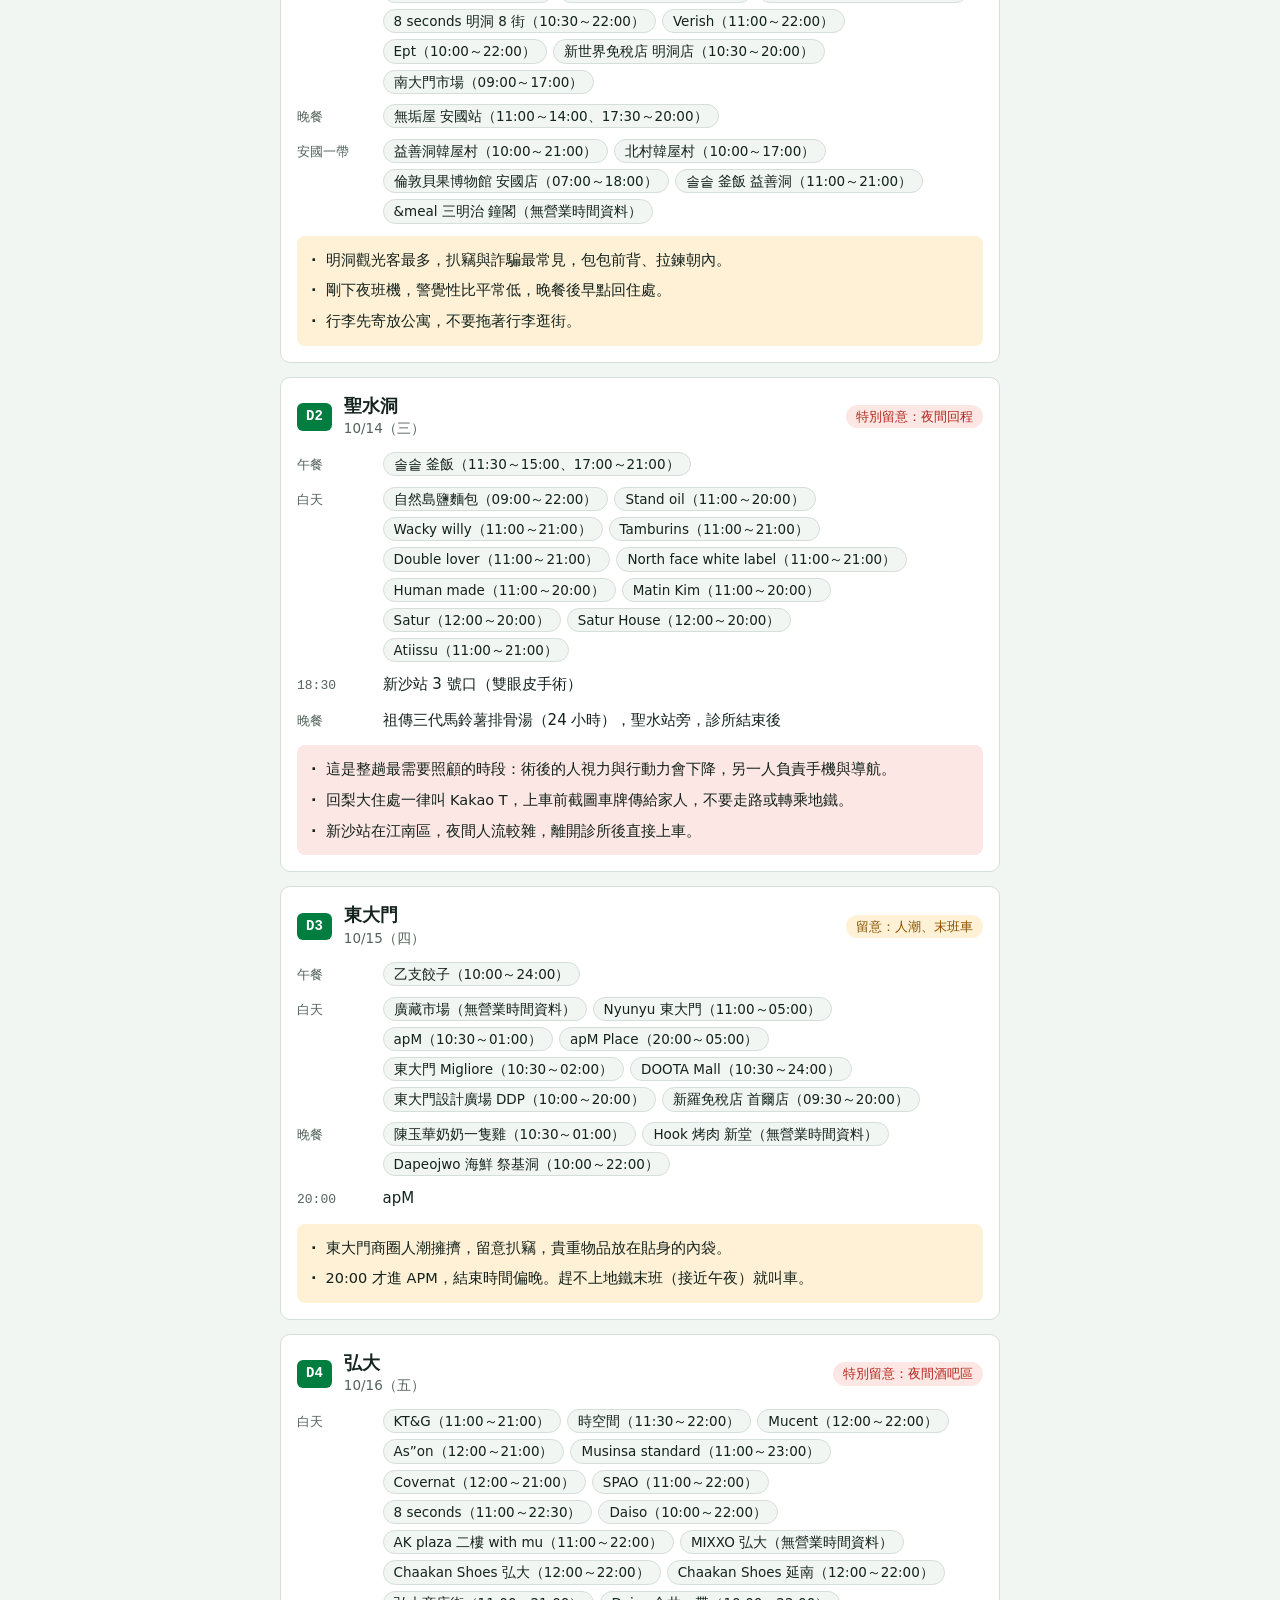
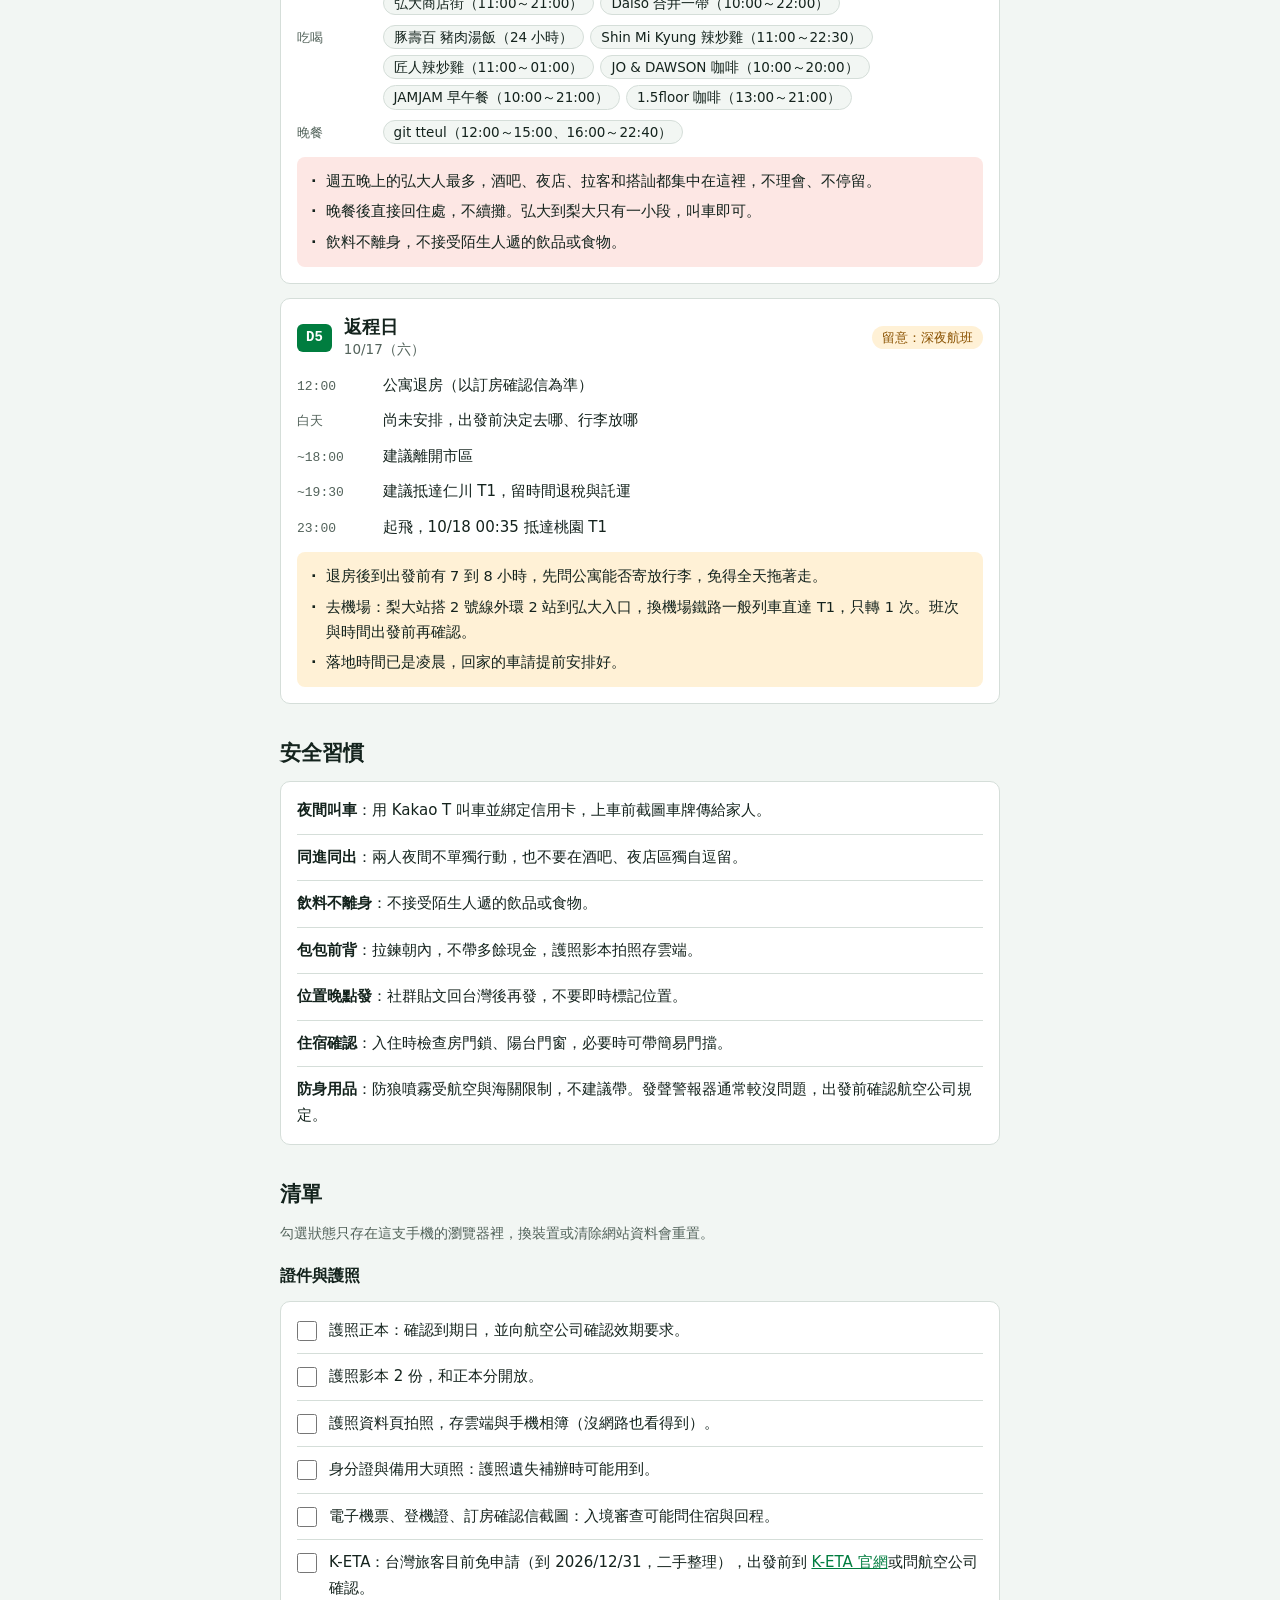
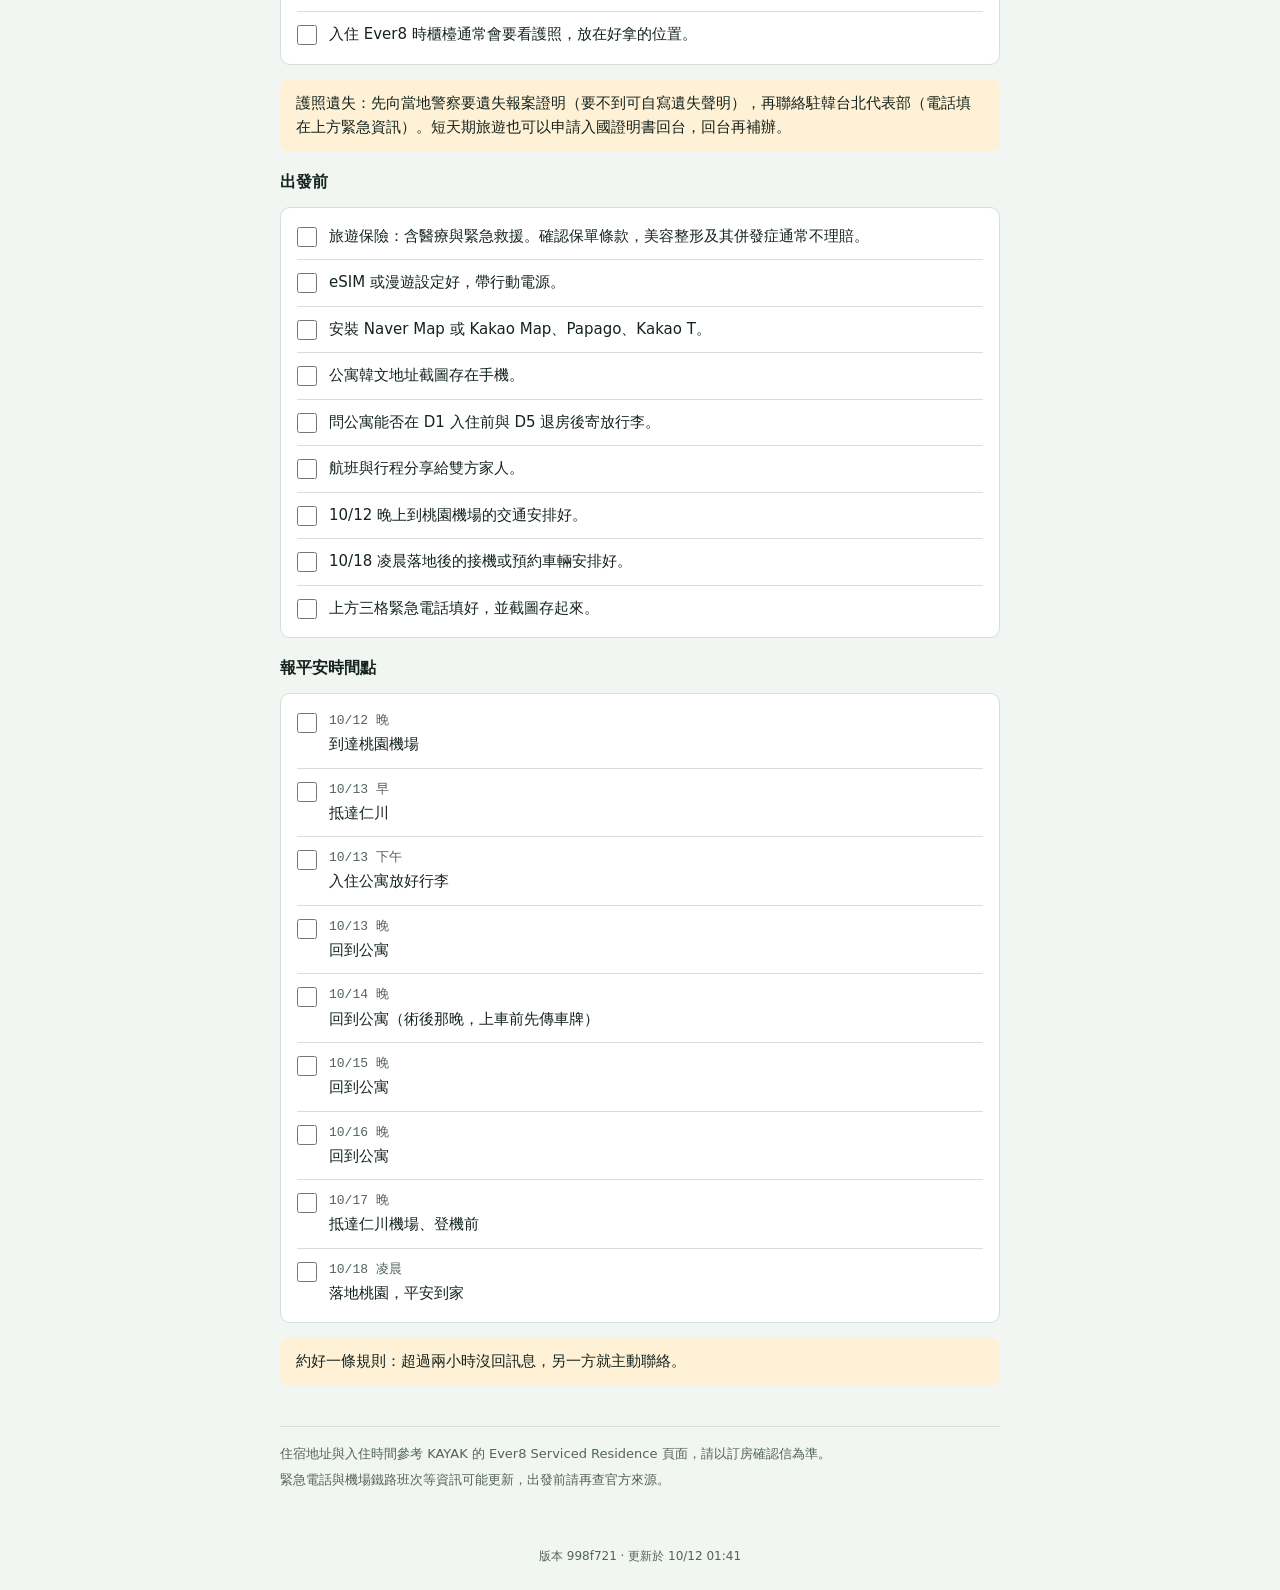
==== commit ac34bce1: "D1 午餐：豬腳小姐暫定，王妃家烤肉當備案 - D1 午餐拆成「午餐暫定」（豬腳小姐）與「午餐備案」（王妃家烤肉）兩區，兩家都保留 - 路線頁與安全卡 D1 同步（共用 PLACES，新增 lunch" ====
--- a/seoul-pwa/index.html
+++ b/seoul-pwa/index.html
@@ -4,7 +4,7 @@
 <meta charset="utf-8">
 <meta name="viewport" content="width=device-width,initial-scale=1,viewport-fit=cover">
 <title>首爾自由行手冊</title>
-<meta name="build-id" content="155b4bd8826f">
+<meta name="build-id" content="998f721664d8">
 <meta name="robots" content="noindex,nofollow">
 <link rel="manifest" href="manifest.webmanifest">
 <link rel="icon" href="icons/icon-192.png">
@@ -644,7 +644,7 @@
         <dl class="rows">
           <div class="row"><dt>05:30</dt><dd>抵達仁川 T1</dd></div>
           <div class="row"><dt>早上</dt><dd>機場汗蒸幕</dd></div>
-          <div class="row"><dt>午餐</dt><dd><div class="chips"><span class="chip">豬腳小姐 미쓰족발（<em class="hr">11:00～03:00</em>）</span><span class="chip">王妃家烤肉 왕비집 總店（<em class="hr">11:30～22:00</em>）</span></div></dd></div><div class="row"><dt>白天</dt><dd><div class="chips"><span class="chip">樂天百貨本店（<em class="hr">10:30～20:00</em>）</span><span class="chip">新世界百貨本店（<em class="hr">10:30～20:00</em>）</span><span class="chip">MLB（<em class="hr">11:00～22:00</em>）</span><span class="chip">Nyunyu（<em class="hr">09:00～23:00</em>）</span><span class="chip">8 seconds（<em class="hr">10:30～21:00</em>）</span><span class="chip">8 seconds 明洞 8 街（<em class="hr">10:30～22:00</em>）</span><span class="chip">Verish（<em class="hr">11:00～22:00</em>）</span><span class="chip">Ept（<em class="hr">10:00～22:00</em>）</span><span class="chip">新世界免稅店 明洞店（<em class="hr">10:30～20:00</em>）</span><span class="chip">南大門市場（<em class="hr">09:00～17:00</em>）</span></div></dd></div>
+          <div class="row"><dt>午餐暫定</dt><dd><div class="chips"><span class="chip">豬腳小姐 미쓰족발（<em class="hr">11:00～03:00</em>）</span></div></dd></div><div class="row"><dt>午餐備案</dt><dd><div class="chips"><span class="chip">王妃家烤肉 왕비집 總店（<em class="hr">11:30～22:00</em>）</span></div></dd></div><div class="row"><dt>白天</dt><dd><div class="chips"><span class="chip">樂天百貨本店（<em class="hr">10:30～20:00</em>）</span><span class="chip">新世界百貨本店（<em class="hr">10:30～20:00</em>）</span><span class="chip">MLB（<em class="hr">11:00～22:00</em>）</span><span class="chip">Nyunyu（<em class="hr">09:00～23:00</em>）</span><span class="chip">8 seconds（<em class="hr">10:30～21:00</em>）</span><span class="chip">8 seconds 明洞 8 街（<em class="hr">10:30～22:00</em>）</span><span class="chip">Verish（<em class="hr">11:00～22:00</em>）</span><span class="chip">Ept（<em class="hr">10:00～22:00</em>）</span><span class="chip">新世界免稅店 明洞店（<em class="hr">10:30～20:00</em>）</span><span class="chip">南大門市場（<em class="hr">09:00～17:00</em>）</span></div></dd></div>
           <div class="row"><dt>晚餐</dt><dd><div class="chips"><span class="chip">無垢屋 安國站（<em class="hr">11:00～14:00</em>、<em class="hr">17:30～20:00</em>）</span></div></dd></div><div class="row"><dt>安國一帶</dt><dd><div class="chips"><span class="chip">益善洞韓屋村（<em class="hr">10:00～21:00</em>）</span><span class="chip">北村韓屋村（<em class="hr">10:00～17:00</em>）</span><span class="chip">倫敦貝果博物館 安國店（<em class="hr">07:00～18:00</em>）</span><span class="chip">솔솥 釜飯 益善洞（<em class="hr">11:00～21:00</em>）</span><span class="chip">&amp;meal 三明治 鐘閣（無營業時間資料）</span></div></dd></div>
         </dl>
         <ul class="notes l1">
@@ -880,7 +880,7 @@
 <text class="tx" x="59" y="185">轉 4 號線北上（往堂古介）</text>
 <rect class="pill l4" x="50" y="319" width="146" height="20" rx="10"/>
 <text class="tx" x="59" y="333">4 號線北上（往堂古介）</text>
-</svg></div><ul class="note"><li>直通列車直達首爾站，轉 4 號線要走一段，帶行李較累。</li></ul><h3 class="h3">午餐：二選一</h3><div class="chips"><a href="https://www.google.com/maps/search/?api=1&amp;query=%EB%AF%B8%EC%93%B0%EC%A1%B1%EB%B0%9C%20%EB%AA%85%EB%8F%99%EC%A0%90%20%EC%84%9C%EC%9A%B8%20%EC%A4%91%EA%B5%AC%20%EB%AA%85%EB%8F%993%EA%B8%B8%2021" target="_blank" rel="noopener">豬腳小姐 미쓰족발（<em class="hr">11:00～03:00</em>）</a><a href="https://www.google.com/maps/search/?api=1&amp;query=%EC%99%95%EB%B9%84%EC%A7%91%20%EB%AA%85%EB%8F%99%20%EB%B3%B8%EC%A0%90%20%EC%84%9C%EC%9A%B8%20%EC%A4%91%EA%B5%AC%20%EB%AA%85%EB%8F%998%EA%B0%80%EA%B8%B8%2026" target="_blank" rel="noopener">王妃家烤肉 왕비집 總店（<em class="hr">11:30～22:00</em>）</a></div><ul class="note"><li>豬腳小姐 <span class="ko">미쓰족발 명동점</span>：乙支路入口站 5／6 號口步行約 3–5 分（估）。</li><li>王妃家烤肉 <span class="ko">왕비집 본점</span>（2 樓）：明洞站約 400 m（直線）。最後點餐 21:15（韓國餐廳網站）。</li></ul><h3 class="h3">明洞可以逛的店</h3><div class="chips"><a href="https://www.google.com/maps/search/?api=1&amp;query=%EC%84%9C%EC%9A%B8%20%EC%A4%91%EA%B5%AC%20%EB%82%A8%EB%8C%80%EB%AC%B8%EB%A1%9C%2081%20%EB%A1%AF%EB%8D%B0%EB%B0%B1%ED%99%94%EC%A0%90%20%EB%B3%B8%EC%A0%90" target="_blank" rel="noopener">樂天百貨本店（<em class="hr">10:30～20:00</em>）</a><a href="https://www.google.com/maps/search/?api=1&amp;query=%EC%84%9C%EC%9A%B8%20%EC%A4%91%EA%B5%AC%20%EC%86%8C%EA%B3%B5%EB%A1%9C%2063%20%EC%8B%A0%EC%84%B8%EA%B3%84%EB%B0%B1%ED%99%94%EC%A0%90%20%EB%B3%B8%EC%A0%90" target="_blank" rel="noopener">新世界百貨本店（<em class="hr">10:30～20:00</em>）</a><a href="https://maps.app.goo.gl/jYVbCYTKA5ULYVoK9" target="_blank" rel="noopener">MLB（<em class="hr">11:00～22:00</em>）</a><a href="https://maps.app.goo.gl/h9xBKiUNi3y75kBo9" target="_blank" rel="noopener">Nyunyu（<em class="hr">09:00～23:00</em>）</a><a href="https://maps.app.goo.gl/u3pLv2hvKXbHjQtQ6" target="_blank" rel="noopener">8 seconds（<em class="hr">10:30～21:00</em>）</a><a href="https://www.google.com/maps?cid=12288299774777914104" target="_blank" rel="noopener">8 seconds 明洞 8 街（<em class="hr">10:30～22:00</em>）</a><a href="https://maps.app.goo.gl/oyFWvVWVwRLdRKUh8" target="_blank" rel="noopener">Verish（<em class="hr">11:00～22:00</em>）</a><a href="https://maps.app.goo.gl/i9Gk6L6qNtoxhkUK9" target="_blank" rel="noopener">Ept（<em class="hr">10:00～22:00</em>）</a><a href="https://www.google.com/maps?cid=10551342542703491581" target="_blank" rel="noopener">新世界免稅店 明洞店（<em class="hr">10:30～20:00</em>）</a><a href="https://www.google.com/maps?cid=14787317685547704417" target="_blank" rel="noopener">南大門市場（<em class="hr">09:00～17:00</em>）</a><a href="https://maps.app.goo.gl/XyHGzLTpvwMFidDCA" target="_blank" rel="noopener">晚餐：無垢屋 安國站（<em class="hr">11:00～14:00</em>、<em class="hr">17:30～20:00</em>）</a></div><ul class="note"><li>免稅店購物要帶護照和回程機票資料。</li><li>MLB 連結是明洞八街的獨立門市；樂天 7 樓、新世界 5 樓也有，營業時間跟百貨一樣。</li></ul><h3 class="h3">晚上：安國站晚餐 → 回梨大</h3><div class="map"><p class="cap">樂天旁 → 安國站 → 梨大</p><svg viewBox="0 0 400 446" role="img" aria-label="D1 晚上：明洞到安國站吃晚餐，再回梨大住宿的路線">
+</svg></div><ul class="note"><li>直通列車直達首爾站，轉 4 號線要走一段，帶行李較累。</li></ul><h3 class="h3">午餐暫定</h3><div class="chips"><a href="https://www.google.com/maps/search/?api=1&amp;query=%EB%AF%B8%EC%93%B0%EC%A1%B1%EB%B0%9C%20%EB%AA%85%EB%8F%99%EC%A0%90%20%EC%84%9C%EC%9A%B8%20%EC%A4%91%EA%B5%AC%20%EB%AA%85%EB%8F%993%EA%B8%B8%2021" target="_blank" rel="noopener">豬腳小姐 미쓰족발（<em class="hr">11:00～03:00</em>）</a></div><ul class="note"><li>豬腳小姐 <span class="ko">미쓰족발 명동점</span>：乙支路入口站 5／6 號口步行約 3–5 分（估）。</li></ul><h3 class="h3">午餐備案</h3><div class="chips"><a href="https://www.google.com/maps/search/?api=1&amp;query=%EC%99%95%EB%B9%84%EC%A7%91%20%EB%AA%85%EB%8F%99%20%EB%B3%B8%EC%A0%90%20%EC%84%9C%EC%9A%B8%20%EC%A4%91%EA%B5%AC%20%EB%AA%85%EB%8F%998%EA%B0%80%EA%B8%B8%2026" target="_blank" rel="noopener">王妃家烤肉 왕비집 總店（<em class="hr">11:30～22:00</em>）</a></div><ul class="note"><li>王妃家烤肉 <span class="ko">왕비집 본점</span>（2 樓）：明洞站約 400 m（直線）。最後點餐 21:15（韓國餐廳網站）。</li></ul><h3 class="h3">明洞可以逛的店</h3><div class="chips"><a href="https://www.google.com/maps/search/?api=1&amp;query=%EC%84%9C%EC%9A%B8%20%EC%A4%91%EA%B5%AC%20%EB%82%A8%EB%8C%80%EB%AC%B8%EB%A1%9C%2081%20%EB%A1%AF%EB%8D%B0%EB%B0%B1%ED%99%94%EC%A0%90%20%EB%B3%B8%EC%A0%90" target="_blank" rel="noopener">樂天百貨本店（<em class="hr">10:30～20:00</em>）</a><a href="https://www.google.com/maps/search/?api=1&amp;query=%EC%84%9C%EC%9A%B8%20%EC%A4%91%EA%B5%AC%20%EC%86%8C%EA%B3%B5%EB%A1%9C%2063%20%EC%8B%A0%EC%84%B8%EA%B3%84%EB%B0%B1%ED%99%94%EC%A0%90%20%EB%B3%B8%EC%A0%90" target="_blank" rel="noopener">新世界百貨本店（<em class="hr">10:30～20:00</em>）</a><a href="https://maps.app.goo.gl/jYVbCYTKA5ULYVoK9" target="_blank" rel="noopener">MLB（<em class="hr">11:00～22:00</em>）</a><a href="https://maps.app.goo.gl/h9xBKiUNi3y75kBo9" target="_blank" rel="noopener">Nyunyu（<em class="hr">09:00～23:00</em>）</a><a href="https://maps.app.goo.gl/u3pLv2hvKXbHjQtQ6" target="_blank" rel="noopener">8 seconds（<em class="hr">10:30～21:00</em>）</a><a href="https://www.google.com/maps?cid=12288299774777914104" target="_blank" rel="noopener">8 seconds 明洞 8 街（<em class="hr">10:30～22:00</em>）</a><a href="https://maps.app.goo.gl/oyFWvVWVwRLdRKUh8" target="_blank" rel="noopener">Verish（<em class="hr">11:00～22:00</em>）</a><a href="https://maps.app.goo.gl/i9Gk6L6qNtoxhkUK9" target="_blank" rel="noopener">Ept（<em class="hr">10:00～22:00</em>）</a><a href="https://www.google.com/maps?cid=10551342542703491581" target="_blank" rel="noopener">新世界免稅店 明洞店（<em class="hr">10:30～20:00</em>）</a><a href="https://www.google.com/maps?cid=14787317685547704417" target="_blank" rel="noopener">南大門市場（<em class="hr">09:00～17:00</em>）</a><a href="https://maps.app.goo.gl/XyHGzLTpvwMFidDCA" target="_blank" rel="noopener">晚餐：無垢屋 安國站（<em class="hr">11:00～14:00</em>、<em class="hr">17:30～20:00</em>）</a></div><ul class="note"><li>免稅店購物要帶護照和回程機票資料。</li><li>MLB 連結是明洞八街的獨立門市；樂天 7 樓、新世界 5 樓也有，營業時間跟百貨一樣。</li></ul><h3 class="h3">晚上：安國站晚餐 → 回梨大</h3><div class="map"><p class="cap">樂天旁 → 安國站 → 梨大</p><svg viewBox="0 0 400 446" role="img" aria-label="D1 晚上：明洞到安國站吃晚餐，再回梨大住宿的路線">
 <line class="sg l2" x1="40" y1="28" x2="40" y2="124"/>
 <line class="sg l3" x1="40" y1="124" x2="40" y2="220"/>
 <line class="sg l3" x1="40" y1="220" x2="40" y2="316"/>
@@ -1223,7 +1223,7 @@
   else if (days.indexOf(h) >= 0) { cur.top = 'routes'; cur.day = h; }
   paint();
 })();
-</script><p class="buildinfo">版本 155b4bd · 更新於 10/12 01:00</p>
+</script><p class="buildinfo">版本 998f721 · 更新於 10/12 01:41</p>
 <style>
   .topbar-in.has-offl { grid-template-columns: 1fr 1fr auto; }
   .offl { font: inherit; font-size: 13px; font-weight: 600; line-height: 1.2; padding: 0 10px; border-radius: 10px;
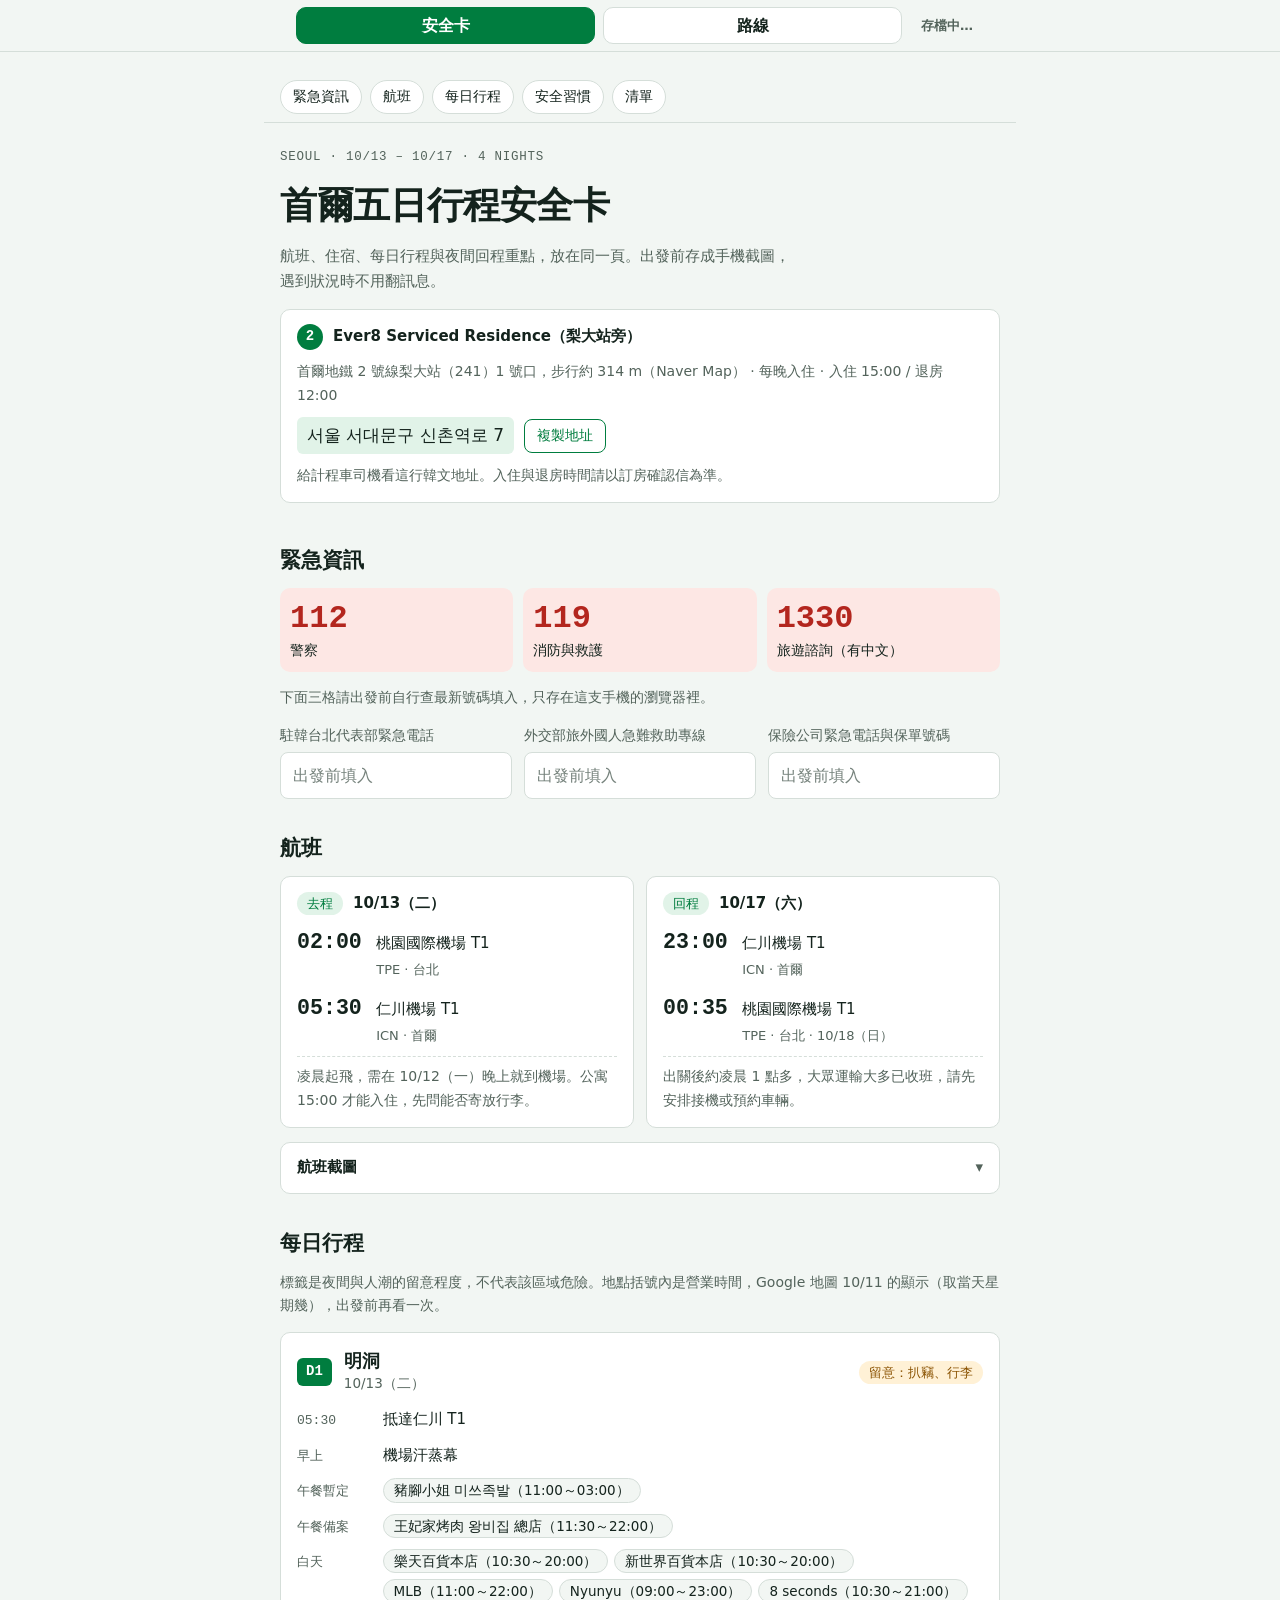
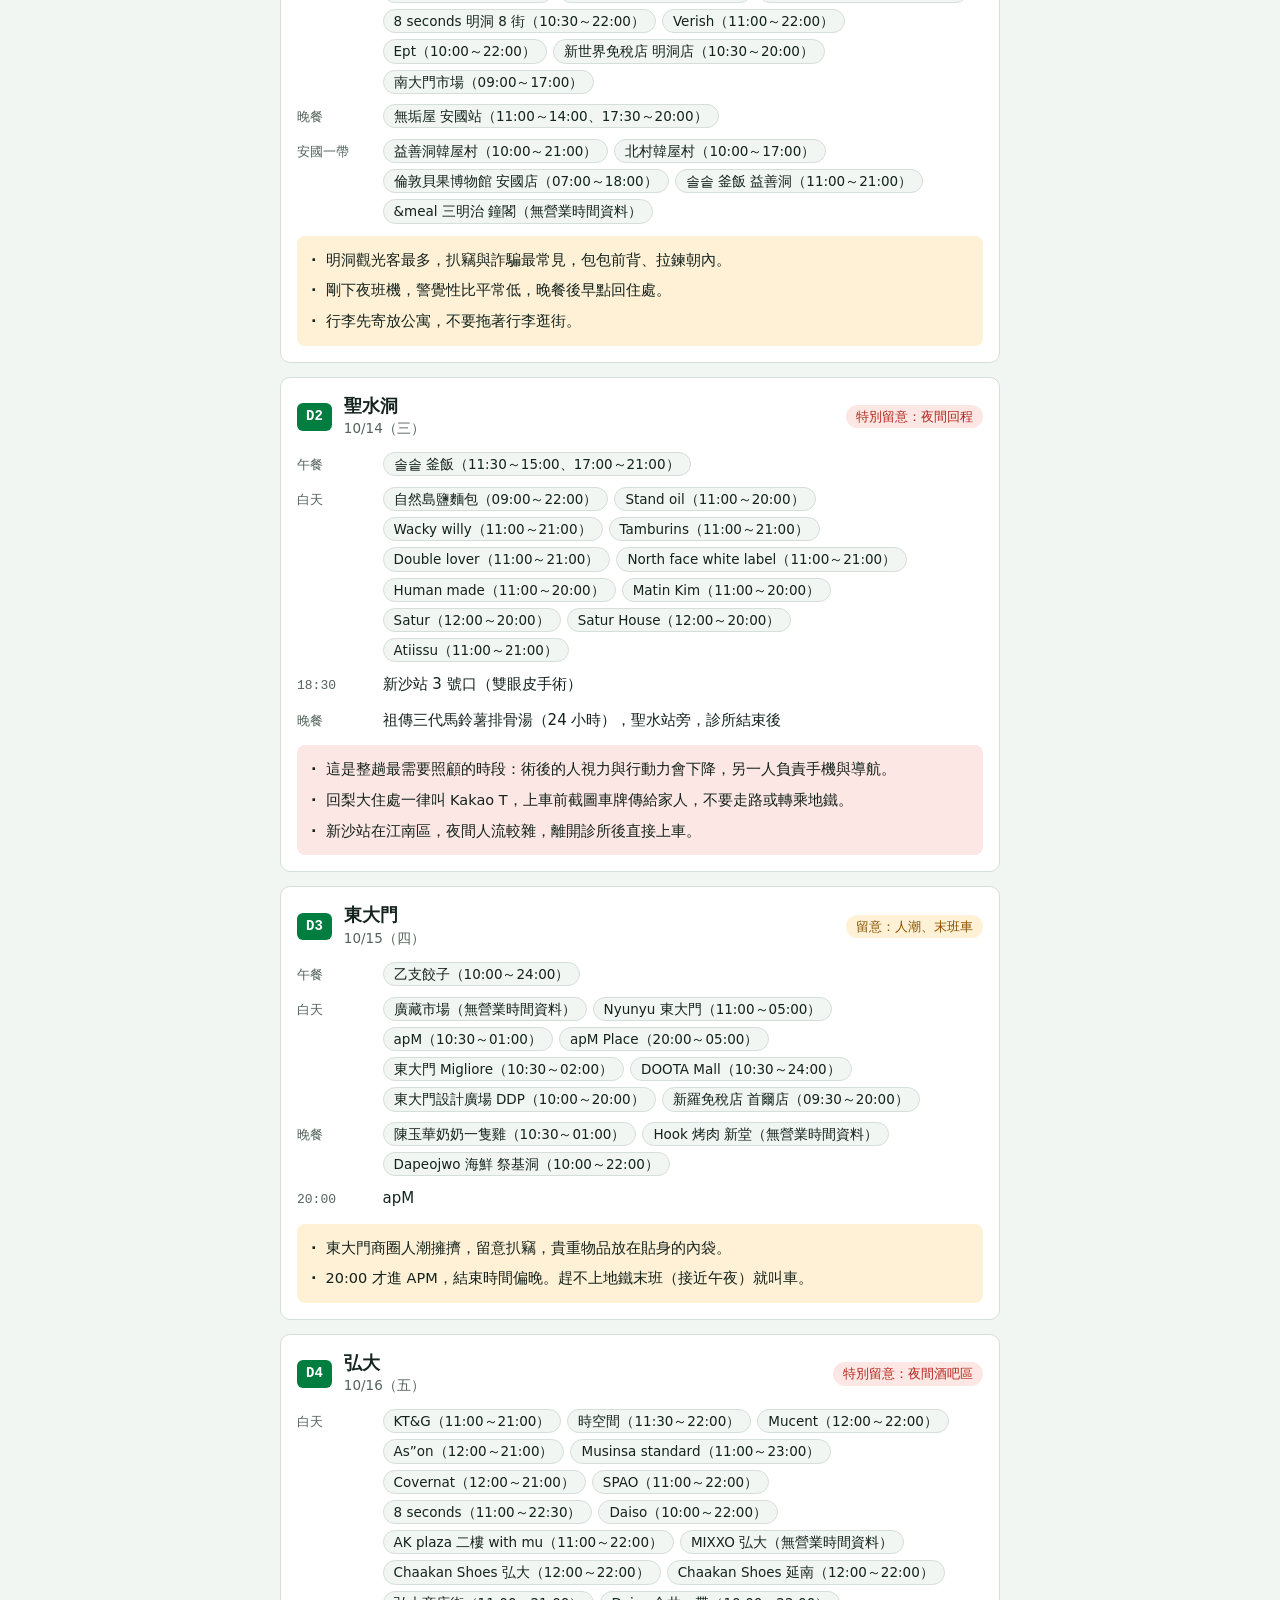
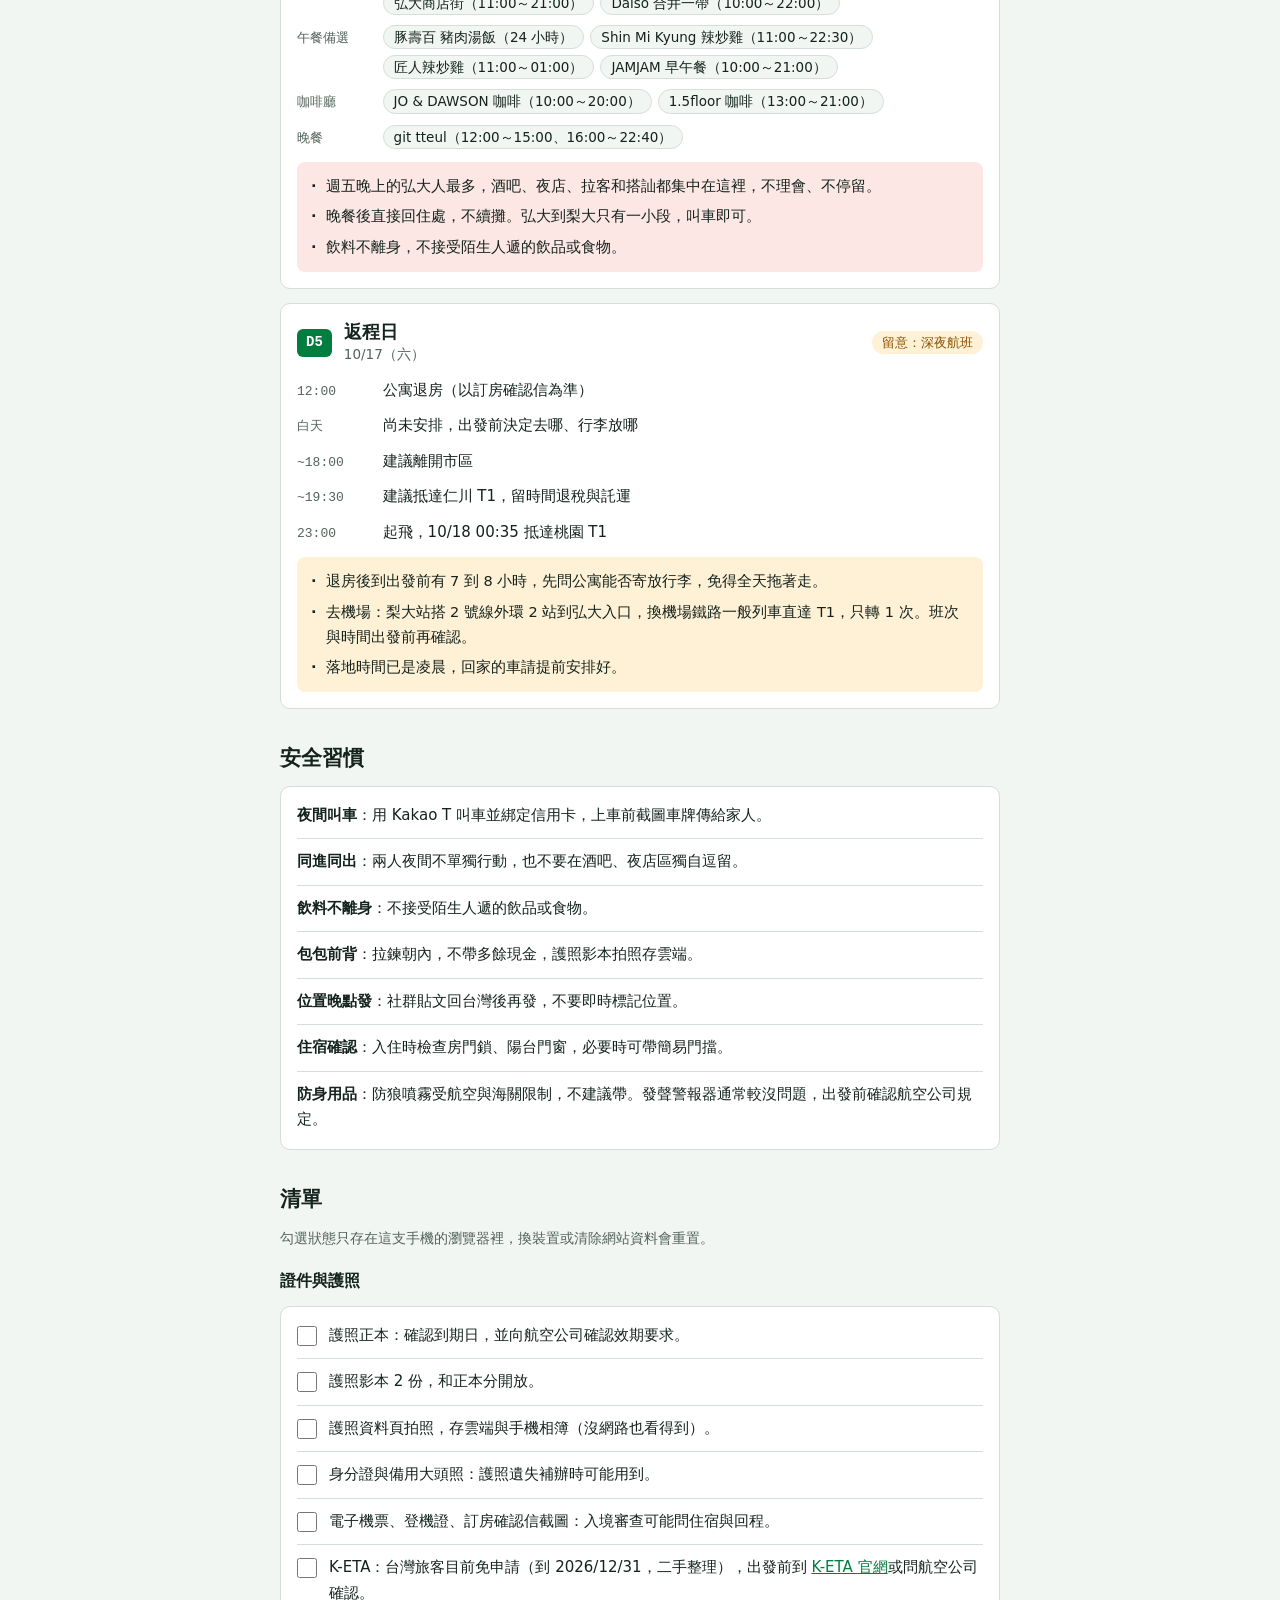
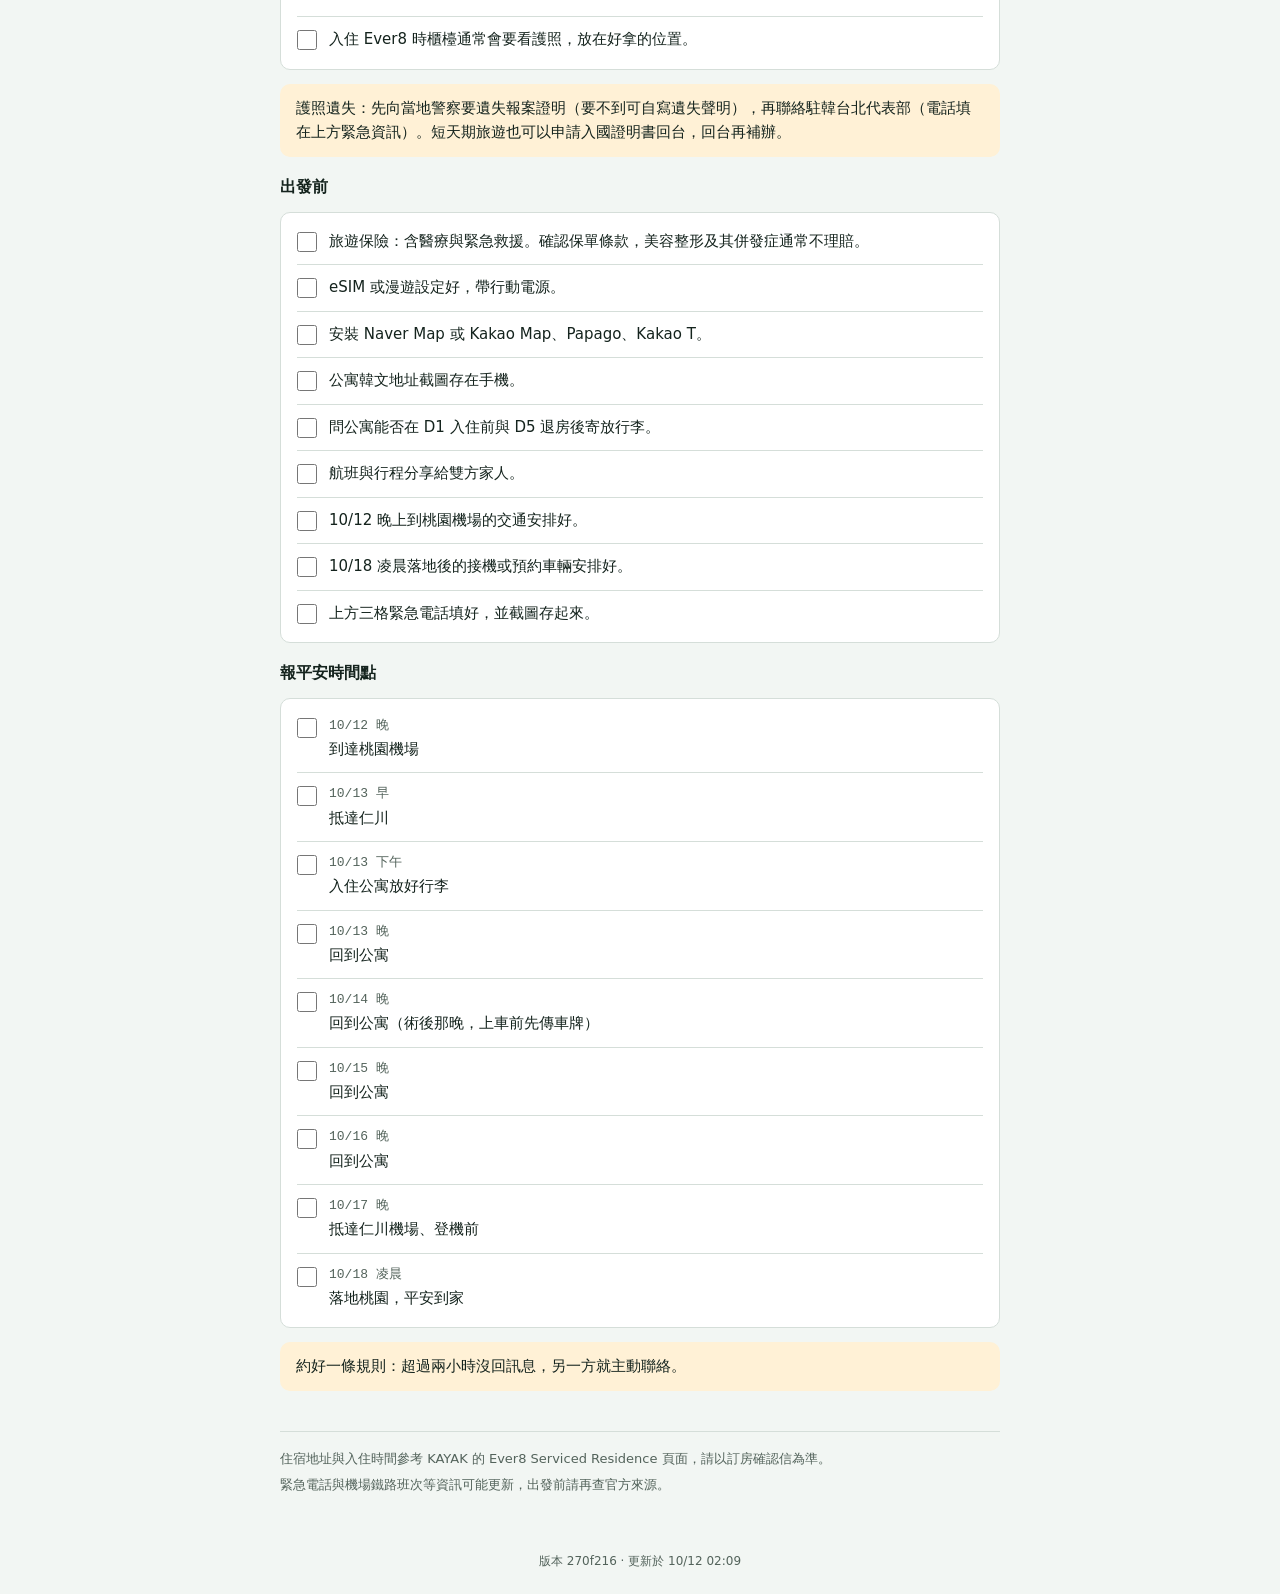
==== commit 9428c045: "D4 的「吃喝」拆成「午餐備選」與「咖啡廳」兩個欄位 - 午餐備選：豚壽百（豬肉湯飯）、Shin Mi Kyung 辣炒雞、匠人辣炒雞、JAMJAM 早午餐 - 咖啡廳：JO & DAWSON 咖啡、" ====
--- a/seoul-pwa/index.html
+++ b/seoul-pwa/index.html
@@ -4,7 +4,7 @@
 <meta charset="utf-8">
 <meta name="viewport" content="width=device-width,initial-scale=1,viewport-fit=cover">
 <title>首爾自由行手冊</title>
-<meta name="build-id" content="998f721664d8">
+<meta name="build-id" content="270f216abb64">
 <meta name="robots" content="noindex,nofollow">
 <link rel="manifest" href="manifest.webmanifest">
 <link rel="icon" href="icons/icon-192.png">
@@ -696,7 +696,7 @@
           <span class="pill l2">特別留意：夜間酒吧區</span>
         </div>
         <dl class="rows">
-          <div class="row"><dt>白天</dt><dd><div class="chips"><span class="chip">KT&amp;G（<em class="hr">11:00～21:00</em>）</span><span class="chip">時空間（<em class="hr">11:30～22:00</em>）</span><span class="chip">Mucent（<em class="hr">12:00～22:00</em>）</span><span class="chip">As”on（<em class="hr">12:00～21:00</em>）</span><span class="chip">Musinsa standard（<em class="hr">11:00～23:00</em>）</span><span class="chip">Covernat（<em class="hr">12:00～21:00</em>）</span><span class="chip">SPAO（<em class="hr">11:00～22:00</em>）</span><span class="chip">8 seconds（<em class="hr">11:00～22:30</em>）</span><span class="chip">Daiso（<em class="hr">10:00～22:00</em>）</span><span class="chip">AK plaza 二樓 with mu（<em class="hr">11:00～22:00</em>）</span><span class="chip">MIXXO 弘大（無營業時間資料）</span><span class="chip">Chaakan Shoes 弘大（<em class="hr">12:00～22:00</em>）</span><span class="chip">Chaakan Shoes 延南（<em class="hr">12:00～22:00</em>）</span><span class="chip">弘大商店街（<em class="hr">11:00～21:00</em>）</span><span class="chip">Daiso 合井一帶（<em class="hr">10:00～22:00</em>）</span></div></dd></div><div class="row"><dt>吃喝</dt><dd><div class="chips"><span class="chip">豚壽百 豬肉湯飯（24 小時）</span><span class="chip">Shin Mi Kyung 辣炒雞（<em class="hr">11:00～22:30</em>）</span><span class="chip">匠人辣炒雞（<em class="hr">11:00～01:00</em>）</span><span class="chip">JO &amp; DAWSON 咖啡（<em class="hr">10:00～20:00</em>）</span><span class="chip">JAMJAM 早午餐（<em class="hr">10:00～21:00</em>）</span><span class="chip">1.5floor 咖啡（<em class="hr">13:00～21:00</em>）</span></div></dd></div>
+          <div class="row"><dt>白天</dt><dd><div class="chips"><span class="chip">KT&amp;G（<em class="hr">11:00～21:00</em>）</span><span class="chip">時空間（<em class="hr">11:30～22:00</em>）</span><span class="chip">Mucent（<em class="hr">12:00～22:00</em>）</span><span class="chip">As”on（<em class="hr">12:00～21:00</em>）</span><span class="chip">Musinsa standard（<em class="hr">11:00～23:00</em>）</span><span class="chip">Covernat（<em class="hr">12:00～21:00</em>）</span><span class="chip">SPAO（<em class="hr">11:00～22:00</em>）</span><span class="chip">8 seconds（<em class="hr">11:00～22:30</em>）</span><span class="chip">Daiso（<em class="hr">10:00～22:00</em>）</span><span class="chip">AK plaza 二樓 with mu（<em class="hr">11:00～22:00</em>）</span><span class="chip">MIXXO 弘大（無營業時間資料）</span><span class="chip">Chaakan Shoes 弘大（<em class="hr">12:00～22:00</em>）</span><span class="chip">Chaakan Shoes 延南（<em class="hr">12:00～22:00</em>）</span><span class="chip">弘大商店街（<em class="hr">11:00～21:00</em>）</span><span class="chip">Daiso 合井一帶（<em class="hr">10:00～22:00</em>）</span></div></dd></div><div class="row"><dt>午餐備選</dt><dd><div class="chips"><span class="chip">豚壽百 豬肉湯飯（24 小時）</span><span class="chip">Shin Mi Kyung 辣炒雞（<em class="hr">11:00～22:30</em>）</span><span class="chip">匠人辣炒雞（<em class="hr">11:00～01:00</em>）</span><span class="chip">JAMJAM 早午餐（<em class="hr">10:00～21:00</em>）</span></div></dd></div><div class="row"><dt>咖啡廳</dt><dd><div class="chips"><span class="chip">JO &amp; DAWSON 咖啡（<em class="hr">10:00～20:00</em>）</span><span class="chip">1.5floor 咖啡（<em class="hr">13:00～21:00</em>）</span></div></dd></div>
           <div class="row"><dt>晚餐</dt><dd><div class="chips"><span class="chip">git tteul（<em class="hr">12:00～15:00</em>、<em class="hr">16:00～22:40</em>）</span></div></dd></div>
         </dl>
         <ul class="notes l2">
@@ -975,7 +975,7 @@
 <text class="tx" x="59" y="185">從弘大逛街走到合井</text>
 <rect class="pill l2" x="50" y="267" width="157" height="20" rx="10"/>
 <text class="tx" x="59" y="281">2 號線內環（往梨大方向）</text>
-</svg><div class="legend"><span><i class="sw" style="background:var(--l2)"></i>2 號線</span><span><i class="sw" style="background:var(--l3)"></i>3 號線</span><span><i class="sw" style="background:var(--l4)"></i>4 號線</span><span><i class="sw" style="background:var(--larex)"></i>機場鐵路</span><span><i class="sw dashsw"></i>步行或待確認</span></div></div><h3 class="h3">弘大可以逛的店</h3><div class="chips"><a href="https://maps.app.goo.gl/2nXbebvkenrHS5se7" target="_blank" rel="noopener">KT&amp;G（<em class="hr">11:00～21:00</em>）</a><a href="https://maps.app.goo.gl/GUqD6WZHUywsoXaq8" target="_blank" rel="noopener">時空間（<em class="hr">11:30～22:00</em>）</a><a href="https://maps.app.goo.gl/2M1qfcHPgU1DTqw89" target="_blank" rel="noopener">Mucent（<em class="hr">12:00～22:00</em>）</a><a href="https://maps.app.goo.gl/wzd11pWh1uCnD36dA" target="_blank" rel="noopener">As”on（<em class="hr">12:00～21:00</em>）</a><a href="https://maps.app.goo.gl/kGSh2iPvHD79v3Hy8" target="_blank" rel="noopener">Musinsa standard（<em class="hr">11:00～23:00</em>）</a><a href="https://maps.app.goo.gl/rsuzB4pZtDzEQirv7" target="_blank" rel="noopener">Covernat（<em class="hr">12:00～21:00</em>）</a><a href="https://maps.app.goo.gl/MejExVR3345FBR8L7" target="_blank" rel="noopener">SPAO（<em class="hr">11:00～22:00</em>）</a><a href="https://maps.app.goo.gl/EeofHZG14xPNQB4z9" target="_blank" rel="noopener">8 seconds（<em class="hr">11:00～22:30</em>）</a><a href="https://maps.app.goo.gl/aXxCXWcR9SNiHv9o9" target="_blank" rel="noopener">Daiso（<em class="hr">10:00～22:00</em>）</a><a href="https://maps.app.goo.gl/Z8uqkKtWWFrxWdLj6" target="_blank" rel="noopener">AK plaza 二樓 with mu（<em class="hr">11:00～22:00</em>）</a><a href="https://maps.app.goo.gl/z6yQ1R6zEwA4fWaZ9" target="_blank" rel="noopener">MIXXO 弘大（無營業時間資料）</a><a href="https://www.google.com/maps?cid=2331305143891035196" target="_blank" rel="noopener">Chaakan Shoes 弘大（<em class="hr">12:00～22:00</em>）</a><a href="https://www.google.com/maps?cid=3388213180839182877" target="_blank" rel="noopener">Chaakan Shoes 延南（<em class="hr">12:00～22:00</em>）</a><a href="https://www.google.com/maps?cid=14349369460367289050" target="_blank" rel="noopener">弘大商店街（<em class="hr">11:00～21:00</em>）</a><a href="https://www.google.com/maps?cid=7598751900615994774" target="_blank" rel="noopener">Daiso 合井一帶（<em class="hr">10:00～22:00</em>）</a><a href="https://maps.app.goo.gl/MRquskwWVFFVvDfZ7" target="_blank" rel="noopener">晚餐：git tteul（<em class="hr">12:00～15:00</em>、<em class="hr">16:00～22:40</em>）</a></div><h3 class="h3">吃的與咖啡</h3><div class="chips"><a href="https://www.google.com/maps?cid=8654896397275182277" target="_blank" rel="noopener">豚壽百 豬肉湯飯（24 小時）</a><a href="https://www.google.com/maps?cid=4425035991011461468" target="_blank" rel="noopener">Shin Mi Kyung 辣炒雞（<em class="hr">11:00～22:30</em>）</a><a href="https://www.google.com/maps?cid=13348765074285808277" target="_blank" rel="noopener">匠人辣炒雞（<em class="hr">11:00～01:00</em>）</a><a href="https://www.google.com/maps?cid=13213580688860194156" target="_blank" rel="noopener">JO &amp; DAWSON 咖啡（<em class="hr">10:00～20:00</em>）</a><a href="https://www.google.com/maps?cid=6568848292499483586" target="_blank" rel="noopener">JAMJAM 早午餐（<em class="hr">10:00～21:00</em>）</a><a href="https://www.google.com/maps?cid=4920152743334876284" target="_blank" rel="noopener">1.5floor 咖啡（<em class="hr">13:00～21:00</em>）</a></div><ul class="note"><li>MIXXO（弘大）：Google 地圖沒有營業時間，出發前先看店家資訊。</li></ul><ul class="note warn"><li>週五晚上弘大人多，不理會搭訕與拉客，不停留。</li><li>晚餐後直接回住處，或叫 Kakao T。</li><li>飲料不離身，不接受陌生人的飲品或食物。</li></ul></div></div>
+</svg><div class="legend"><span><i class="sw" style="background:var(--l2)"></i>2 號線</span><span><i class="sw" style="background:var(--l3)"></i>3 號線</span><span><i class="sw" style="background:var(--l4)"></i>4 號線</span><span><i class="sw" style="background:var(--larex)"></i>機場鐵路</span><span><i class="sw dashsw"></i>步行或待確認</span></div></div><h3 class="h3">弘大可以逛的店</h3><div class="chips"><a href="https://maps.app.goo.gl/2nXbebvkenrHS5se7" target="_blank" rel="noopener">KT&amp;G（<em class="hr">11:00～21:00</em>）</a><a href="https://maps.app.goo.gl/GUqD6WZHUywsoXaq8" target="_blank" rel="noopener">時空間（<em class="hr">11:30～22:00</em>）</a><a href="https://maps.app.goo.gl/2M1qfcHPgU1DTqw89" target="_blank" rel="noopener">Mucent（<em class="hr">12:00～22:00</em>）</a><a href="https://maps.app.goo.gl/wzd11pWh1uCnD36dA" target="_blank" rel="noopener">As”on（<em class="hr">12:00～21:00</em>）</a><a href="https://maps.app.goo.gl/kGSh2iPvHD79v3Hy8" target="_blank" rel="noopener">Musinsa standard（<em class="hr">11:00～23:00</em>）</a><a href="https://maps.app.goo.gl/rsuzB4pZtDzEQirv7" target="_blank" rel="noopener">Covernat（<em class="hr">12:00～21:00</em>）</a><a href="https://maps.app.goo.gl/MejExVR3345FBR8L7" target="_blank" rel="noopener">SPAO（<em class="hr">11:00～22:00</em>）</a><a href="https://maps.app.goo.gl/EeofHZG14xPNQB4z9" target="_blank" rel="noopener">8 seconds（<em class="hr">11:00～22:30</em>）</a><a href="https://maps.app.goo.gl/aXxCXWcR9SNiHv9o9" target="_blank" rel="noopener">Daiso（<em class="hr">10:00～22:00</em>）</a><a href="https://maps.app.goo.gl/Z8uqkKtWWFrxWdLj6" target="_blank" rel="noopener">AK plaza 二樓 with mu（<em class="hr">11:00～22:00</em>）</a><a href="https://maps.app.goo.gl/z6yQ1R6zEwA4fWaZ9" target="_blank" rel="noopener">MIXXO 弘大（無營業時間資料）</a><a href="https://www.google.com/maps?cid=2331305143891035196" target="_blank" rel="noopener">Chaakan Shoes 弘大（<em class="hr">12:00～22:00</em>）</a><a href="https://www.google.com/maps?cid=3388213180839182877" target="_blank" rel="noopener">Chaakan Shoes 延南（<em class="hr">12:00～22:00</em>）</a><a href="https://www.google.com/maps?cid=14349369460367289050" target="_blank" rel="noopener">弘大商店街（<em class="hr">11:00～21:00</em>）</a><a href="https://www.google.com/maps?cid=7598751900615994774" target="_blank" rel="noopener">Daiso 合井一帶（<em class="hr">10:00～22:00</em>）</a><a href="https://maps.app.goo.gl/MRquskwWVFFVvDfZ7" target="_blank" rel="noopener">晚餐：git tteul（<em class="hr">12:00～15:00</em>、<em class="hr">16:00～22:40</em>）</a></div><ul class="note"><li>MIXXO（弘大）：Google 地圖沒有營業時間，出發前先看店家資訊。</li></ul><h3 class="h3">午餐備選</h3><div class="chips"><a href="https://www.google.com/maps?cid=8654896397275182277" target="_blank" rel="noopener">豚壽百 豬肉湯飯（24 小時）</a><a href="https://www.google.com/maps?cid=4425035991011461468" target="_blank" rel="noopener">Shin Mi Kyung 辣炒雞（<em class="hr">11:00～22:30</em>）</a><a href="https://www.google.com/maps?cid=13348765074285808277" target="_blank" rel="noopener">匠人辣炒雞（<em class="hr">11:00～01:00</em>）</a><a href="https://www.google.com/maps?cid=6568848292499483586" target="_blank" rel="noopener">JAMJAM 早午餐（<em class="hr">10:00～21:00</em>）</a></div><h3 class="h3">咖啡廳</h3><div class="chips"><a href="https://www.google.com/maps?cid=13213580688860194156" target="_blank" rel="noopener">JO &amp; DAWSON 咖啡（<em class="hr">10:00～20:00</em>）</a><a href="https://www.google.com/maps?cid=4920152743334876284" target="_blank" rel="noopener">1.5floor 咖啡（<em class="hr">13:00～21:00</em>）</a></div><ul class="note warn"><li>週五晚上弘大人多，不理會搭訕與拉客，不停留。</li><li>晚餐後直接回住處，或叫 Kakao T。</li><li>飲料不離身，不接受陌生人的飲品或食物。</li></ul></div></div>
 <div class="panel" role="tabpanel" id="p-d5" aria-labelledby="t-d5" hidden><div class="panel-body"><header class="dayhead"><span class="day-no off">D5</span><div><h2>返程日</h2><p class="section-note">10/17（六）</p></div></header><p class="sum">行程還沒訂。固定：12:00 退房、23:00 仁川機場 T1 起飛。</p><ul class="note"><li>退房後到出發前有 7 到 8 小時，先問公寓能不能寄放行李。建議 ~18:00 離開市區、~19:30 抵達仁川 T1，留時間退稅與託運（見安全卡 D5）。</li></ul><div class="map"><p class="cap">回機場：梨大 → 弘大入口（換乘）→ 仁川機場 T1</p><svg viewBox="0 0 400 254" role="img" aria-label="D5 回機場：梨大站經弘大入口換機場鐵路到仁川機場 T1 的路線">
 <line class="sg l2" x1="40" y1="28" x2="40" y2="124"/>
 <line class="sg arex" x1="40" y1="124" x2="40" y2="220"/>
@@ -1223,7 +1223,7 @@
   else if (days.indexOf(h) >= 0) { cur.top = 'routes'; cur.day = h; }
   paint();
 })();
-</script><p class="buildinfo">版本 998f721 · 更新於 10/12 01:41</p>
+</script><p class="buildinfo">版本 270f216 · 更新於 10/12 02:09</p>
 <style>
   .topbar-in.has-offl { grid-template-columns: 1fr 1fr auto; }
   .offl { font: inherit; font-size: 13px; font-weight: 600; line-height: 1.2; padding: 0 10px; border-radius: 10px;
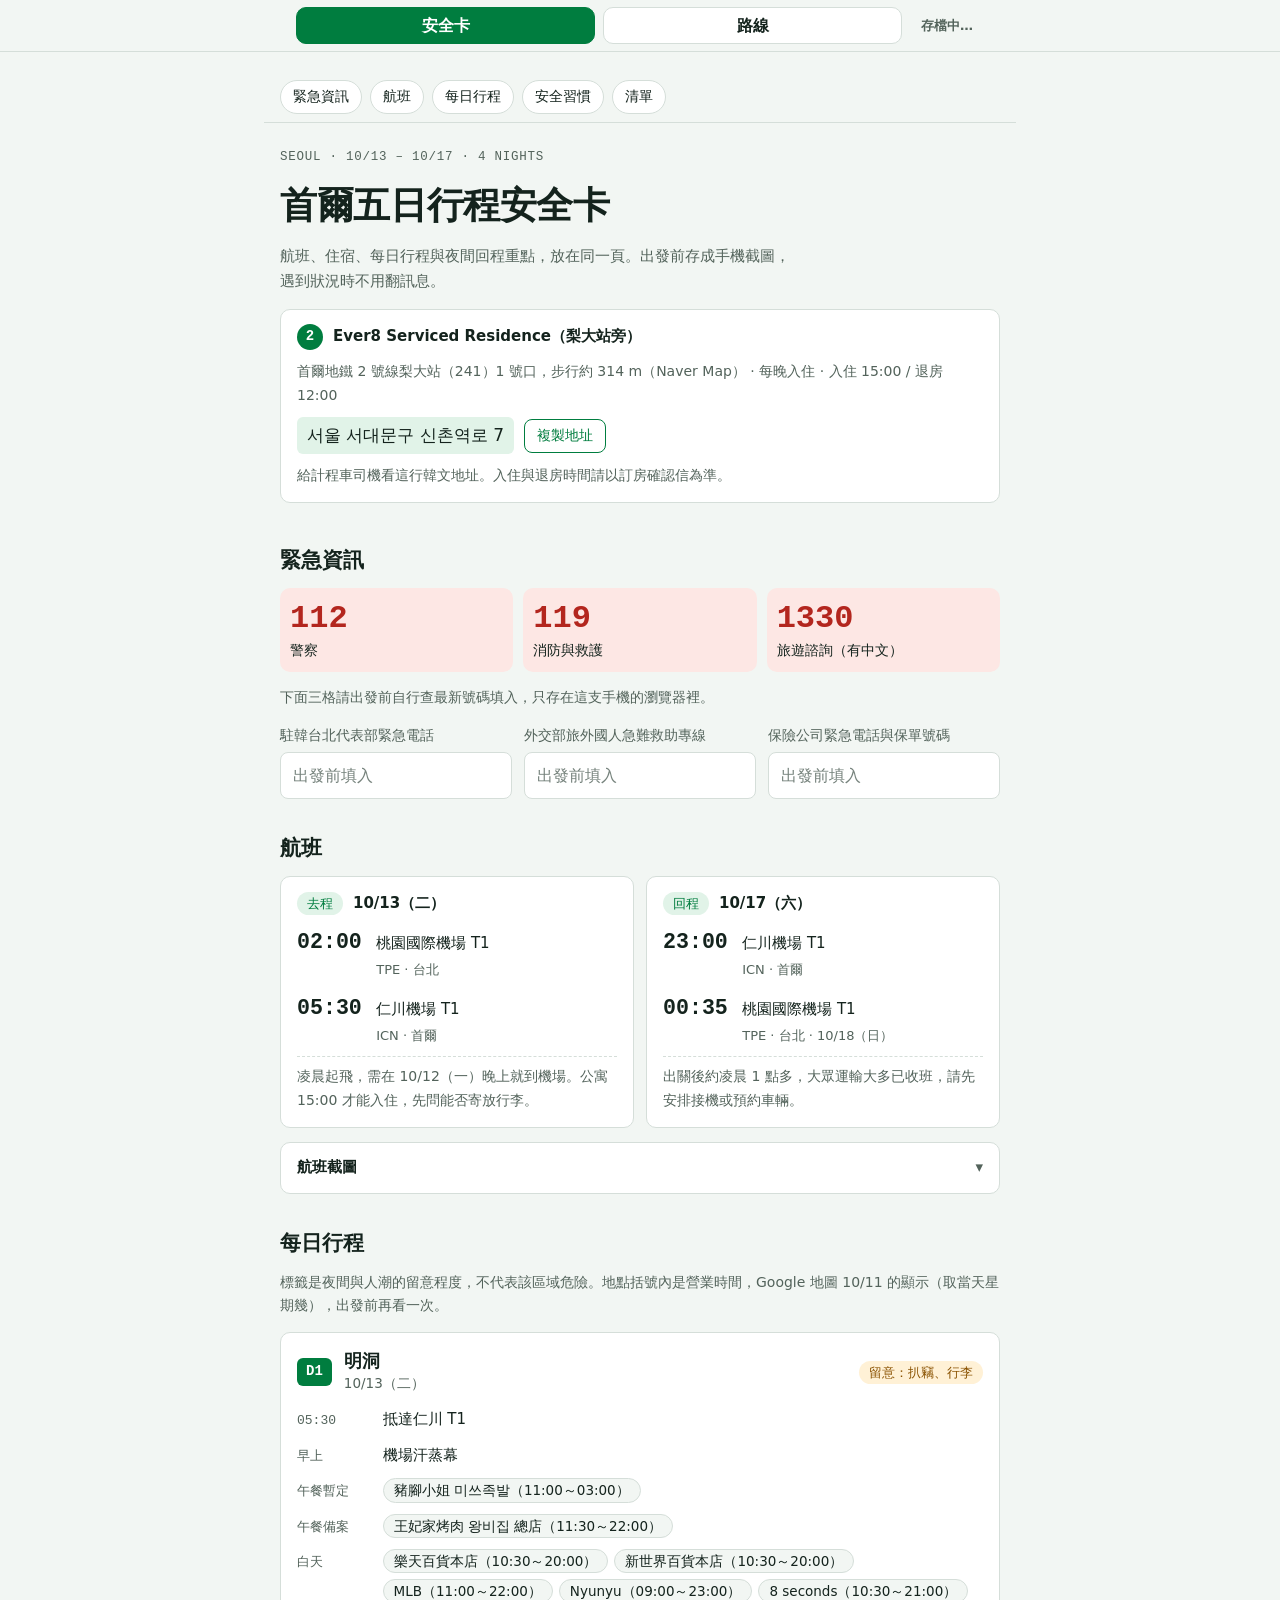
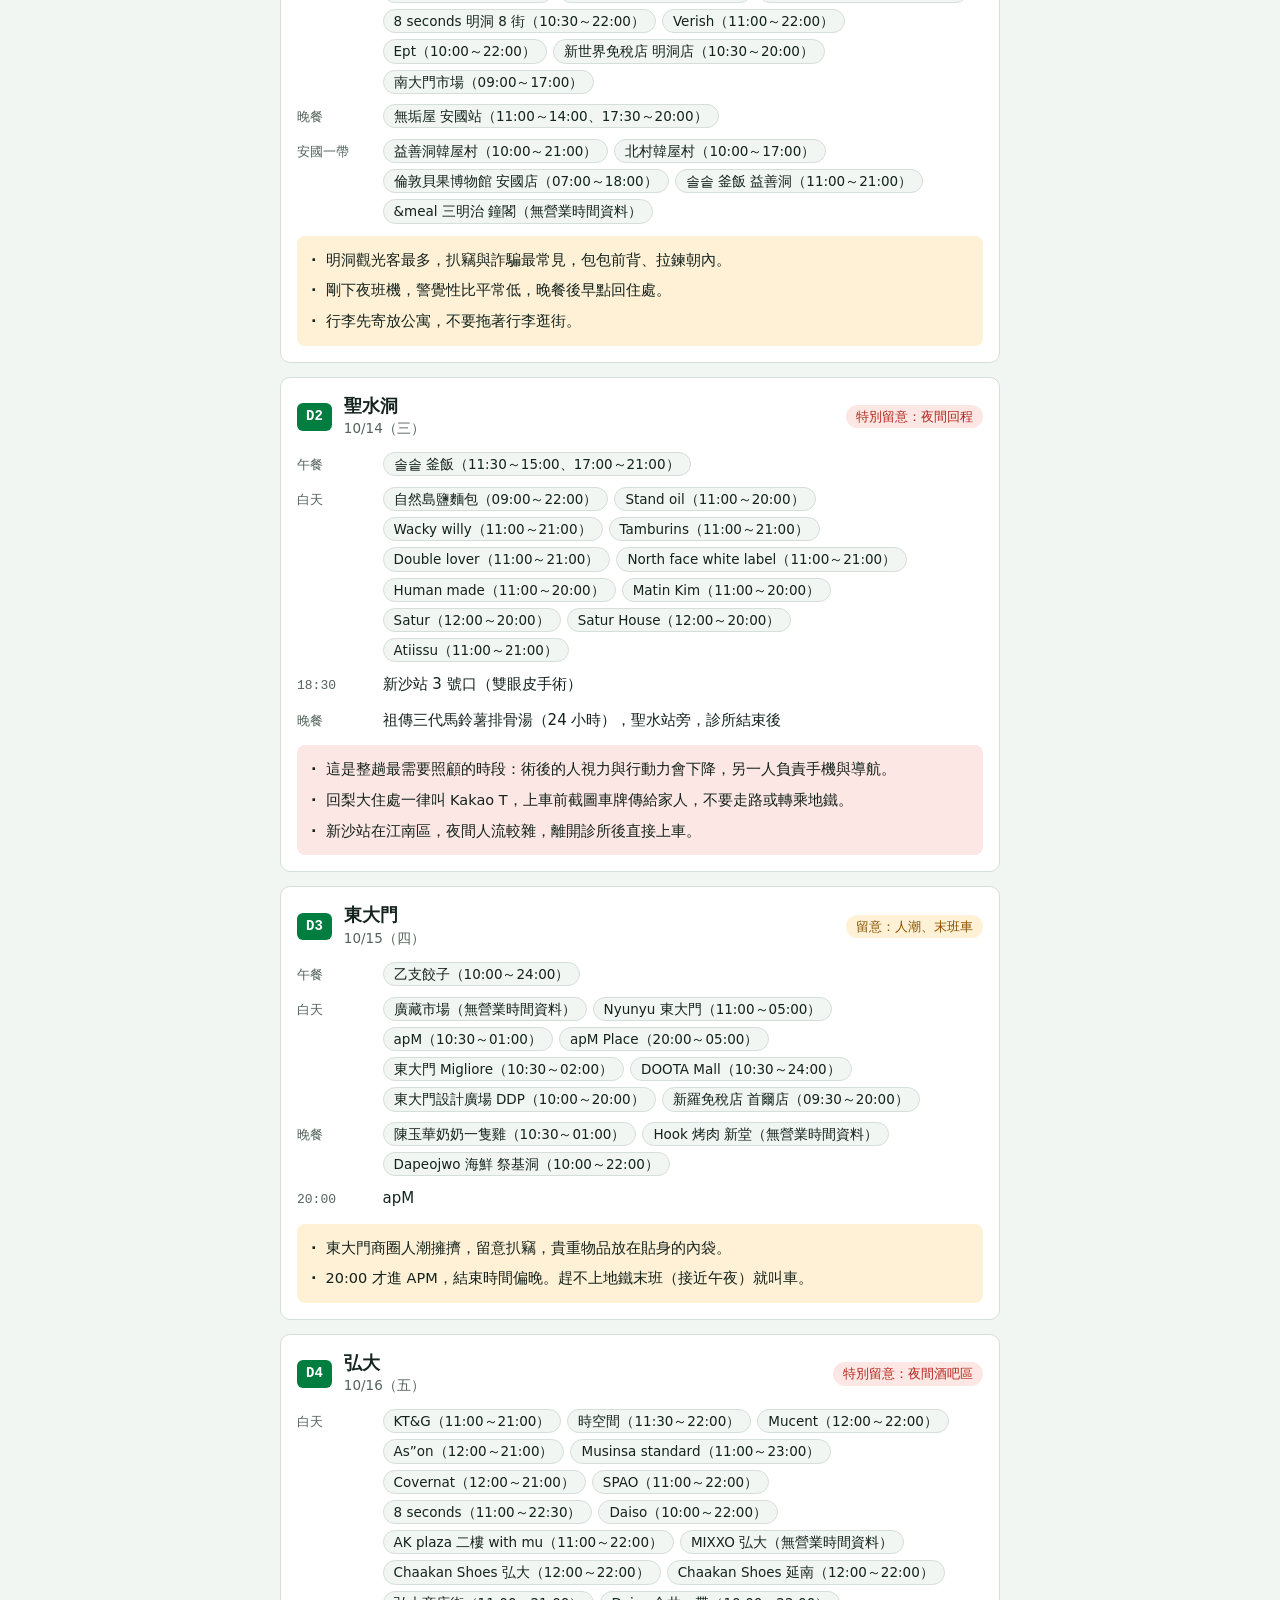
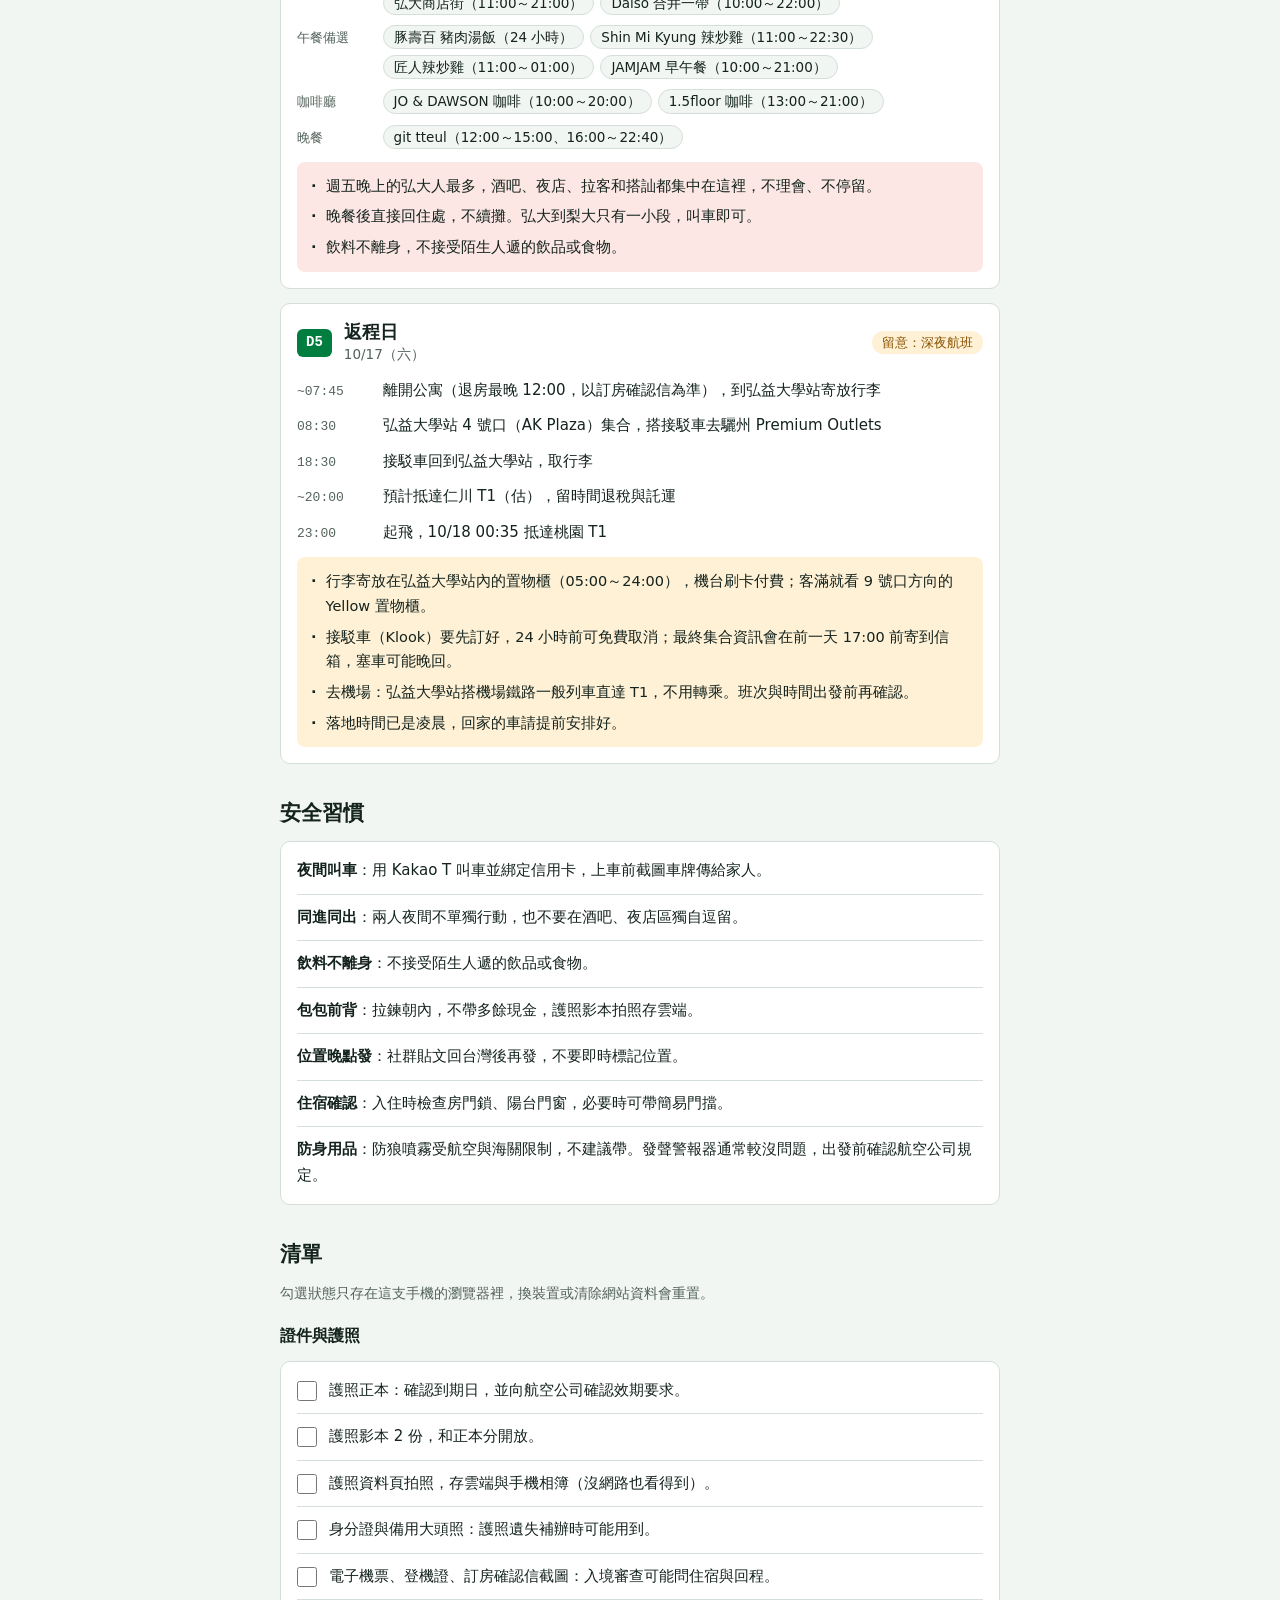
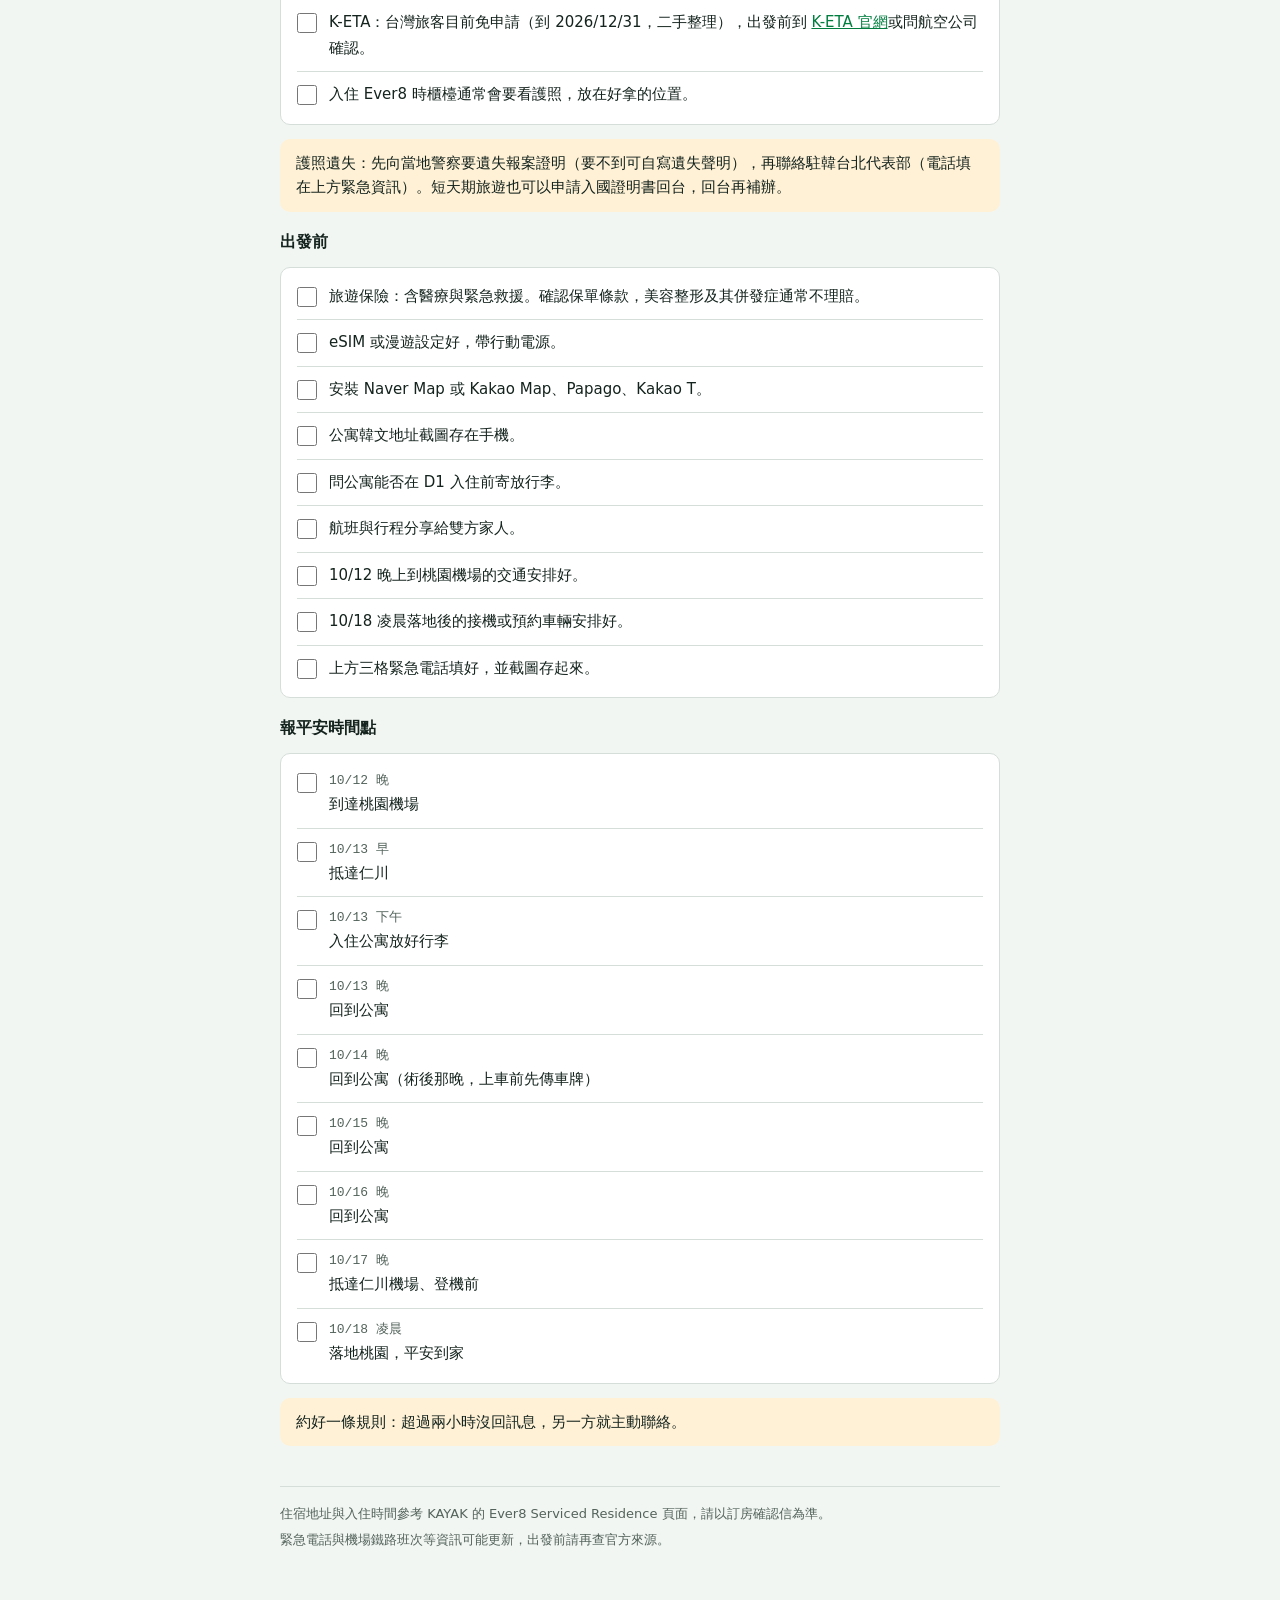
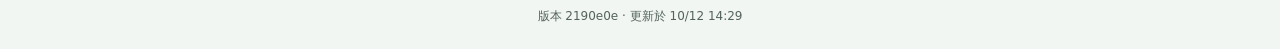
==== commit 9b04aef9: "D5 定案：弘益大學站寄放行李、Klook 接駁車去驪州 Outlet、回來搭機場鐵路 - 路線頁 D5 重寫：梨大 → 弘益大學站（寄放行李）→ 4 號口 Klook 接駁車去驪州 Premium " ====
--- a/seoul-pwa/index.html
+++ b/seoul-pwa/index.html
@@ -4,7 +4,7 @@
 <meta charset="utf-8">
 <meta name="viewport" content="width=device-width,initial-scale=1,viewport-fit=cover">
 <title>首爾自由行手冊</title>
-<meta name="build-id" content="270f216abb64">
+<meta name="build-id" content="2190e0e19d0d">
 <meta name="robots" content="noindex,nofollow">
 <link rel="manifest" href="manifest.webmanifest">
 <link rel="icon" href="icons/icon-192.png">
@@ -713,15 +713,16 @@
           <span class="pill l1">留意：深夜航班</span>
         </div>
         <dl class="rows">
-          <div class="row"><dt>12:00</dt><dd>公寓退房（以訂房確認信為準）</dd></div>
-          <div class="row"><dt>白天</dt><dd>尚未安排，出發前決定去哪、行李放哪</dd></div>
-          <div class="row"><dt>~18:00</dt><dd>建議離開市區</dd></div>
-          <div class="row"><dt>~19:30</dt><dd>建議抵達仁川 T1，留時間退稅與託運</dd></div>
+          <div class="row"><dt>~07:45</dt><dd>離開公寓（退房最晚 12:00，以訂房確認信為準），到弘益大學站寄放行李</dd></div>
+          <div class="row"><dt>08:30</dt><dd>弘益大學站 4 號口（AK Plaza）集合，搭接駁車去驪州 Premium Outlets</dd></div>
+          <div class="row"><dt>18:30</dt><dd>接駁車回到弘益大學站，取行李</dd></div>
+          <div class="row"><dt>~20:00</dt><dd>預計抵達仁川 T1（估），留時間退稅與託運</dd></div>
           <div class="row"><dt>23:00</dt><dd>起飛，10/18 00:35 抵達桃園 T1</dd></div>
         </dl>
         <ul class="notes l1">
-          <li>退房後到出發前有 7 到 8 小時，先問公寓能否寄放行李，免得全天拖著走。</li>
-          <li>去機場：梨大站搭 2 號線外環 2 站到弘大入口，換機場鐵路一般列車直達 T1，只轉 1 次。班次與時間出發前再確認。</li>
+          <li>行李寄放在弘益大學站內的置物櫃（05:00～24:00），機台刷卡付費；客滿就看 9 號口方向的 Yellow 置物櫃。</li>
+          <li>接駁車（Klook）要先訂好，24 小時前可免費取消；最終集合資訊會在前一天 17:00 前寄到信箱，塞車可能晚回。</li>
+          <li>去機場：弘益大學站搭機場鐵路一般列車直達 T1，不用轉乘。班次與時間出發前再確認。</li>
           <li>落地時間已是凌晨，回家的車請提前安排好。</li>
         </ul>
       </article>
@@ -769,7 +770,7 @@
         <li><label><input type="checkbox" id="c-net"><span>eSIM 或漫遊設定好，帶行動電源。</span></label></li>
         <li><label><input type="checkbox" id="c-app"><span>安裝 Naver Map 或 Kakao Map、Papago、Kakao T。</span></label></li>
         <li><label><input type="checkbox" id="c-addr"><span>公寓韓文地址截圖存在手機。</span></label></li>
-        <li><label><input type="checkbox" id="c-bag"><span>問公寓能否在 D1 入住前與 D5 退房後寄放行李。</span></label></li>
+        <li><label><input type="checkbox" id="c-bag"><span>問公寓能否在 D1 入住前寄放行李。</span></label></li>
         <li><label><input type="checkbox" id="c-share"><span>航班與行程分享給雙方家人。</span></label></li>
         <li><label><input type="checkbox" id="c-ride1"><span>10/12 晚上到桃園機場的交通安排好。</span></label></li>
         <li><label><input type="checkbox" id="c-ride2"><span>10/18 凌晨落地後的接機或預約車輛安排好。</span></label></li>
@@ -822,7 +823,7 @@
 <tr><td class="d">D2</td><td>梨大 → 聖水 211 5 號口<br>2 號線內環<br>傍晚：新沙 337 3 號口</td><td>聖水 211 4 號口<br>2 號線外環</td></tr>
 <tr><td class="d">D3</td><td>梨大 → 乙支路4街 204 4 號口<br>2 號線內環</td><td>東大門歷史文化公園 205 2 號口<br>2 號線外環</td></tr>
 <tr><td class="d">D4</td><td>梨大 → 弘益大學 239 4 號口<br>2 號線外環</td><td>合井 238 3 號口<br>2 號線內環</td></tr>
-<tr><td class="d">D5</td><td>還沒訂</td><td>機場：梨大 → 弘大入口（外環，2 站）換機場鐵路一般列車，只轉 1 次</td></tr>
+<tr><td class="d">D5</td><td>梨大 → 弘益大學 239 4 號口<br>2 號線外環（2 站）<br>寄放行李 → 08:30 接駁車去驪州 Outlet</td><td>18:30 回弘益大學站取行李<br>機場鐵路一般列車 → 仁川機場 T1</td></tr>
 </tbody></table></div></section><section id="guide"><h2>怎麼認方向</h2><div class="guide"><ul>
 <li><b>2 號線是環狀線</b>，月台認「內環 <span class="ko">내선순환</span>／外環 <span class="ko">외선순환</span>」，不看終點站。</li>
 <li>從梨大出發：往聖水、東大門、市廳是<b>內環</b>；往弘大、合井是<b>外環</b>。回程方向相反。</li>
@@ -976,20 +977,30 @@
 <rect class="pill l2" x="50" y="267" width="157" height="20" rx="10"/>
 <text class="tx" x="59" y="281">2 號線內環（往梨大方向）</text>
 </svg><div class="legend"><span><i class="sw" style="background:var(--l2)"></i>2 號線</span><span><i class="sw" style="background:var(--l3)"></i>3 號線</span><span><i class="sw" style="background:var(--l4)"></i>4 號線</span><span><i class="sw" style="background:var(--larex)"></i>機場鐵路</span><span><i class="sw dashsw"></i>步行或待確認</span></div></div><h3 class="h3">弘大可以逛的店</h3><div class="chips"><a href="https://maps.app.goo.gl/2nXbebvkenrHS5se7" target="_blank" rel="noopener">KT&amp;G（<em class="hr">11:00～21:00</em>）</a><a href="https://maps.app.goo.gl/GUqD6WZHUywsoXaq8" target="_blank" rel="noopener">時空間（<em class="hr">11:30～22:00</em>）</a><a href="https://maps.app.goo.gl/2M1qfcHPgU1DTqw89" target="_blank" rel="noopener">Mucent（<em class="hr">12:00～22:00</em>）</a><a href="https://maps.app.goo.gl/wzd11pWh1uCnD36dA" target="_blank" rel="noopener">As”on（<em class="hr">12:00～21:00</em>）</a><a href="https://maps.app.goo.gl/kGSh2iPvHD79v3Hy8" target="_blank" rel="noopener">Musinsa standard（<em class="hr">11:00～23:00</em>）</a><a href="https://maps.app.goo.gl/rsuzB4pZtDzEQirv7" target="_blank" rel="noopener">Covernat（<em class="hr">12:00～21:00</em>）</a><a href="https://maps.app.goo.gl/MejExVR3345FBR8L7" target="_blank" rel="noopener">SPAO（<em class="hr">11:00～22:00</em>）</a><a href="https://maps.app.goo.gl/EeofHZG14xPNQB4z9" target="_blank" rel="noopener">8 seconds（<em class="hr">11:00～22:30</em>）</a><a href="https://maps.app.goo.gl/aXxCXWcR9SNiHv9o9" target="_blank" rel="noopener">Daiso（<em class="hr">10:00～22:00</em>）</a><a href="https://maps.app.goo.gl/Z8uqkKtWWFrxWdLj6" target="_blank" rel="noopener">AK plaza 二樓 with mu（<em class="hr">11:00～22:00</em>）</a><a href="https://maps.app.goo.gl/z6yQ1R6zEwA4fWaZ9" target="_blank" rel="noopener">MIXXO 弘大（無營業時間資料）</a><a href="https://www.google.com/maps?cid=2331305143891035196" target="_blank" rel="noopener">Chaakan Shoes 弘大（<em class="hr">12:00～22:00</em>）</a><a href="https://www.google.com/maps?cid=3388213180839182877" target="_blank" rel="noopener">Chaakan Shoes 延南（<em class="hr">12:00～22:00</em>）</a><a href="https://www.google.com/maps?cid=14349369460367289050" target="_blank" rel="noopener">弘大商店街（<em class="hr">11:00～21:00</em>）</a><a href="https://www.google.com/maps?cid=7598751900615994774" target="_blank" rel="noopener">Daiso 合井一帶（<em class="hr">10:00～22:00</em>）</a><a href="https://maps.app.goo.gl/MRquskwWVFFVvDfZ7" target="_blank" rel="noopener">晚餐：git tteul（<em class="hr">12:00～15:00</em>、<em class="hr">16:00～22:40</em>）</a></div><ul class="note"><li>MIXXO（弘大）：Google 地圖沒有營業時間，出發前先看店家資訊。</li></ul><h3 class="h3">午餐備選</h3><div class="chips"><a href="https://www.google.com/maps?cid=8654896397275182277" target="_blank" rel="noopener">豚壽百 豬肉湯飯（24 小時）</a><a href="https://www.google.com/maps?cid=4425035991011461468" target="_blank" rel="noopener">Shin Mi Kyung 辣炒雞（<em class="hr">11:00～22:30</em>）</a><a href="https://www.google.com/maps?cid=13348765074285808277" target="_blank" rel="noopener">匠人辣炒雞（<em class="hr">11:00～01:00</em>）</a><a href="https://www.google.com/maps?cid=6568848292499483586" target="_blank" rel="noopener">JAMJAM 早午餐（<em class="hr">10:00～21:00</em>）</a></div><h3 class="h3">咖啡廳</h3><div class="chips"><a href="https://www.google.com/maps?cid=13213580688860194156" target="_blank" rel="noopener">JO &amp; DAWSON 咖啡（<em class="hr">10:00～20:00</em>）</a><a href="https://www.google.com/maps?cid=4920152743334876284" target="_blank" rel="noopener">1.5floor 咖啡（<em class="hr">13:00～21:00</em>）</a></div><ul class="note warn"><li>週五晚上弘大人多，不理會搭訕與拉客，不停留。</li><li>晚餐後直接回住處，或叫 Kakao T。</li><li>飲料不離身，不接受陌生人的飲品或食物。</li></ul></div></div>
-<div class="panel" role="tabpanel" id="p-d5" aria-labelledby="t-d5" hidden><div class="panel-body"><header class="dayhead"><span class="day-no off">D5</span><div><h2>返程日</h2><p class="section-note">10/17（六）</p></div></header><p class="sum">行程還沒訂。固定：12:00 退房、23:00 仁川機場 T1 起飛。</p><ul class="note"><li>退房後到出發前有 7 到 8 小時，先問公寓能不能寄放行李。建議 ~18:00 離開市區、~19:30 抵達仁川 T1，留時間退稅與託運（見安全卡 D5）。</li></ul><div class="map"><p class="cap">回機場：梨大 → 弘大入口（換乘）→ 仁川機場 T1</p><svg viewBox="0 0 400 254" role="img" aria-label="D5 回機場：梨大站經弘大入口換機場鐵路到仁川機場 T1 的路線">
+<div class="panel" role="tabpanel" id="p-d5" aria-labelledby="t-d5" hidden><div class="panel-body"><header class="dayhead"><span class="day-no off">D5</span><div><h2>返程日</h2><p class="section-note">10/17（六）</p></div></header><p class="sum">23:00 仁川機場 T1 起飛。白天去驪州 Premium Outlets（Klook 接駁車），行李先寄放弘益大學站。</p><ul class="note"><li>08:30 在弘益大學站 4 號口集合，所以早上退房後直接出發（退房最晚 12:00），先寄放行李。梨大到弘益大學站 2 站，建議 07:45 前離開公寓。</li></ul><div class="map"><p class="cap">梨大 → 弘益大學站（寄放行李）→ 驪州 Premium Outlets → 弘益大學站（取行李）→ 仁川機場 T1</p><svg viewBox="0 0 400 446" role="img" aria-label="D5 梨大到弘益大學站寄放行李，搭接駁車去驪州 Premium Outlets，回來取行李後搭機場鐵路到仁川機場 T1 的路線">
 <line class="sg l2" x1="40" y1="28" x2="40" y2="124"/>
-<line class="sg arex" x1="40" y1="124" x2="40" y2="220"/>
+<line class="sg walk dash" x1="40" y1="124" x2="40" y2="220"/>
+<line class="sg walk dash" x1="40" y1="220" x2="40" y2="316"/>
+<line class="sg arex" x1="40" y1="316" x2="40" y2="412"/>
 <circle class="st l2" cx="40" cy="28" r="7"/>
 <text x="58" y="32"><tspan class="tb">梨大站 241</tspan><tspan class="tm" dx="7">이대 · 住宿 · 1 號口</tspan></text>
-<circle class="st arex" cx="40" cy="124" r="8"/>
-<text x="58" y="128"><tspan class="tb">弘大入口 239</tspan><tspan class="tm" dx="7">홍대입구 · 換機場鐵路</tspan></text>
-<circle class="st arex" cx="40" cy="220" r="7"/>
-<text x="58" y="224"><tspan class="tb">仁川機場 T1</tspan><tspan class="tm" dx="7">인천공항 1터미널</tspan></text>
+<circle class="st walk" cx="40" cy="124" r="8"/>
+<text x="58" y="128"><tspan class="tb">弘益大學站 239</tspan><tspan class="tm" dx="7">홍대입구 · 寄放行李 · 08:30</tspan></text>
+<circle class="st walk" cx="40" cy="220" r="7"/>
+<text x="58" y="224"><tspan class="tb">驪州 Premium Outlets</tspan><tspan class="tm" dx="7">여주 · 10:30–17:00</tspan></text>
+<circle class="st arex" cx="40" cy="316" r="8"/>
+<text x="58" y="320"><tspan class="tb">弘益大學站 239</tspan><tspan class="tm" dx="7">홍대입구 · 取行李 · 18:30</tspan></text>
+<circle class="st arex" cx="40" cy="412" r="7"/>
+<text x="58" y="416"><tspan class="tb">仁川機場 T1</tspan><tspan class="tm" dx="7">인천공항 1터미널</tspan></text>
 <rect class="pill l2" x="50" y="75" width="228" height="20" rx="10"/>
 <text class="tx" x="59" y="89">2 號線外環（往新村、弘大方向，2 站）</text>
-<rect class="pill arex" x="50" y="171" width="190" height="20" rx="10"/>
-<text class="tx" x="59" y="185">機場鐵路一般列車（往仁川機場）</text>
-</svg><div class="legend"><span><i class="sw" style="background:var(--l2)"></i>2 號線</span><span><i class="sw" style="background:var(--l3)"></i>3 號線</span><span><i class="sw" style="background:var(--l4)"></i>4 號線</span><span><i class="sw" style="background:var(--larex)"></i>機場鐵路</span><span><i class="sw dashsw"></i>步行或待確認</span></div></div><ul class="note"><li>2 號線不到機場，只有弘大入口接機場鐵路，所以地鐵最少轉 1 次；換乘後直達 T1，不用再轉。</li><li>搭「一般列車」才停弘大入口，直通列車不停。T1 在 T2 前一站，T1 下車。</li><li>行李太多或趕時間：叫 Kakao T 直達 T1。</li></ul></div></div>
+<rect class="pill walk" x="50" y="171" width="108" height="20" rx="10"/>
+<text class="tx" x="59" y="185">接駁車（Klook）</text>
+<rect class="pill walk" x="50" y="267" width="131" height="20" rx="10"/>
+<text class="tx" x="59" y="281">接駁車回程（Klook）</text>
+<rect class="pill arex" x="50" y="363" width="190" height="20" rx="10"/>
+<text class="tx" x="59" y="377">機場鐵路一般列車（往仁川機場）</text>
+</svg><div class="legend"><span><i class="sw" style="background:var(--l2)"></i>2 號線</span><span><i class="sw" style="background:var(--l3)"></i>3 號線</span><span><i class="sw" style="background:var(--l4)"></i>4 號線</span><span><i class="sw" style="background:var(--larex)"></i>機場鐵路</span><span><i class="sw dashsw"></i>步行或待確認</span></div></div><h3 class="h3">寄放行李：弘益大學站</h3><ul class="note"><li>站內有置物櫃，05:00～24:00 可用：機場鐵路 B2 的 3、4 號口附近、2 號線 2／8 號口附近。早上寄、晚上取都來得及。</li><li>機台刷卡付費，以 4 小時為單位、超過加價。客滿的備案：9 號口方向的 Yellow 置物櫃（07:00～23:00）。位置與價格出自部落格與首爾市 2019 年的介紹，現場以機台為準。</li></ul><h3 class="h3">驪州 Premium Outlets</h3><div class="chips"><a href="https://www.google.com/maps?cid=2261869269338785962" target="_blank" rel="noopener">驪州 Premium Outlets（<em class="hr">10:30～21:00</em>）</a><a href="https://www.klook.com/zh-TW/activity/191022-yeoju-premium-outlets-shuttle-bus-from-seoul/" target="_blank" rel="noopener">Klook 接駁車（訂票頁）</a></div><ul class="note"><li>括號內是營業時間，Google 地圖 10/11 的顯示（取當天星期幾），出發前再看一次。</li><li>接駁車：08:30 弘益大學站 4 號口（AK Plaza）集合；outlet 10:30～17:00 自由活動；18:30 回到弘益大學站。以上是 Klook 商品頁寫的，實際以訂票後的確認信為準（出發前一天 17:00 前寄到信箱）。</li><li>24 小時前可免費取消。塞車可能晚回，有旅客評價寫 19:10 才回到首爾。</li></ul><h3 class="h3">回機場</h3><ul class="note"><li>取行李後在弘益大學站搭機場鐵路（A 線）一般列車，直達 T1，不用轉乘；直通列車不停弘益大學站。T1 在 T2 前一站，T1 下車。</li><li>預計 ~20:00 抵達 T1（接駁車準時的話，估）。行李太多或趕時間：叫 Kakao T 直達 T1。</li></ul></div></div>
 <section class="mapsec" aria-label="地鐵路線圖">
   <button type="button" id="mapbtn" class="mapbtn" aria-expanded="false" aria-controls="mapbox"><span>首爾地鐵路線圖</span><span class="chev" aria-hidden="true">▾</span></button>
   <div id="mapbox" class="mapbox" hidden>
@@ -1138,6 +1149,9 @@
     <li><a href="https://www.treksplorer.com/seoul-arex-airport-express-train/" target="_blank" rel="noopener">機場鐵路</a></li>
     <li>樂天百貨明洞本店官網「機場交通方式」頁（你提供的截圖）</li>
     <li><a href="https://ewha.ac.kr/ewhaen/intro/location.do" target="_blank" rel="noopener">梨花女子大學「交通」頁（機場到梨大：機場鐵路換 2 號線）</a></li>
+    <li><a href="https://www.klook.com/zh-TW/activity/191022-yeoju-premium-outlets-shuttle-bus-from-seoul/" target="_blank" rel="noopener">Klook 首爾出發至驪州 Premium Outlets 接駁巴士（D5 集合與回程時間）</a></li>
+    <li><a href="https://creatrip.com/zh-CN/blog/5604" target="_blank" rel="noopener">Creatrip：弘大入口站行李寄放點（D5 置物櫃，部落格資料）</a></li>
+    <li><a href="https://mediahub.seoul.go.kr/archives/1211515" target="_blank" rel="noopener">首爾市「地鐵 Happy Box」介紹（2019，置物櫃計費方式）</a></li>
   </ul>
   </details>
 </footer>
@@ -1223,7 +1237,7 @@
   else if (days.indexOf(h) >= 0) { cur.top = 'routes'; cur.day = h; }
   paint();
 })();
-</script><p class="buildinfo">版本 270f216 · 更新於 10/12 02:09</p>
+</script><p class="buildinfo">版本 2190e0e · 更新於 10/12 14:29</p>
 <style>
   .topbar-in.has-offl { grid-template-columns: 1fr 1fr auto; }
   .offl { font: inherit; font-size: 13px; font-weight: 600; line-height: 1.2; padding: 0 10px; border-radius: 10px;
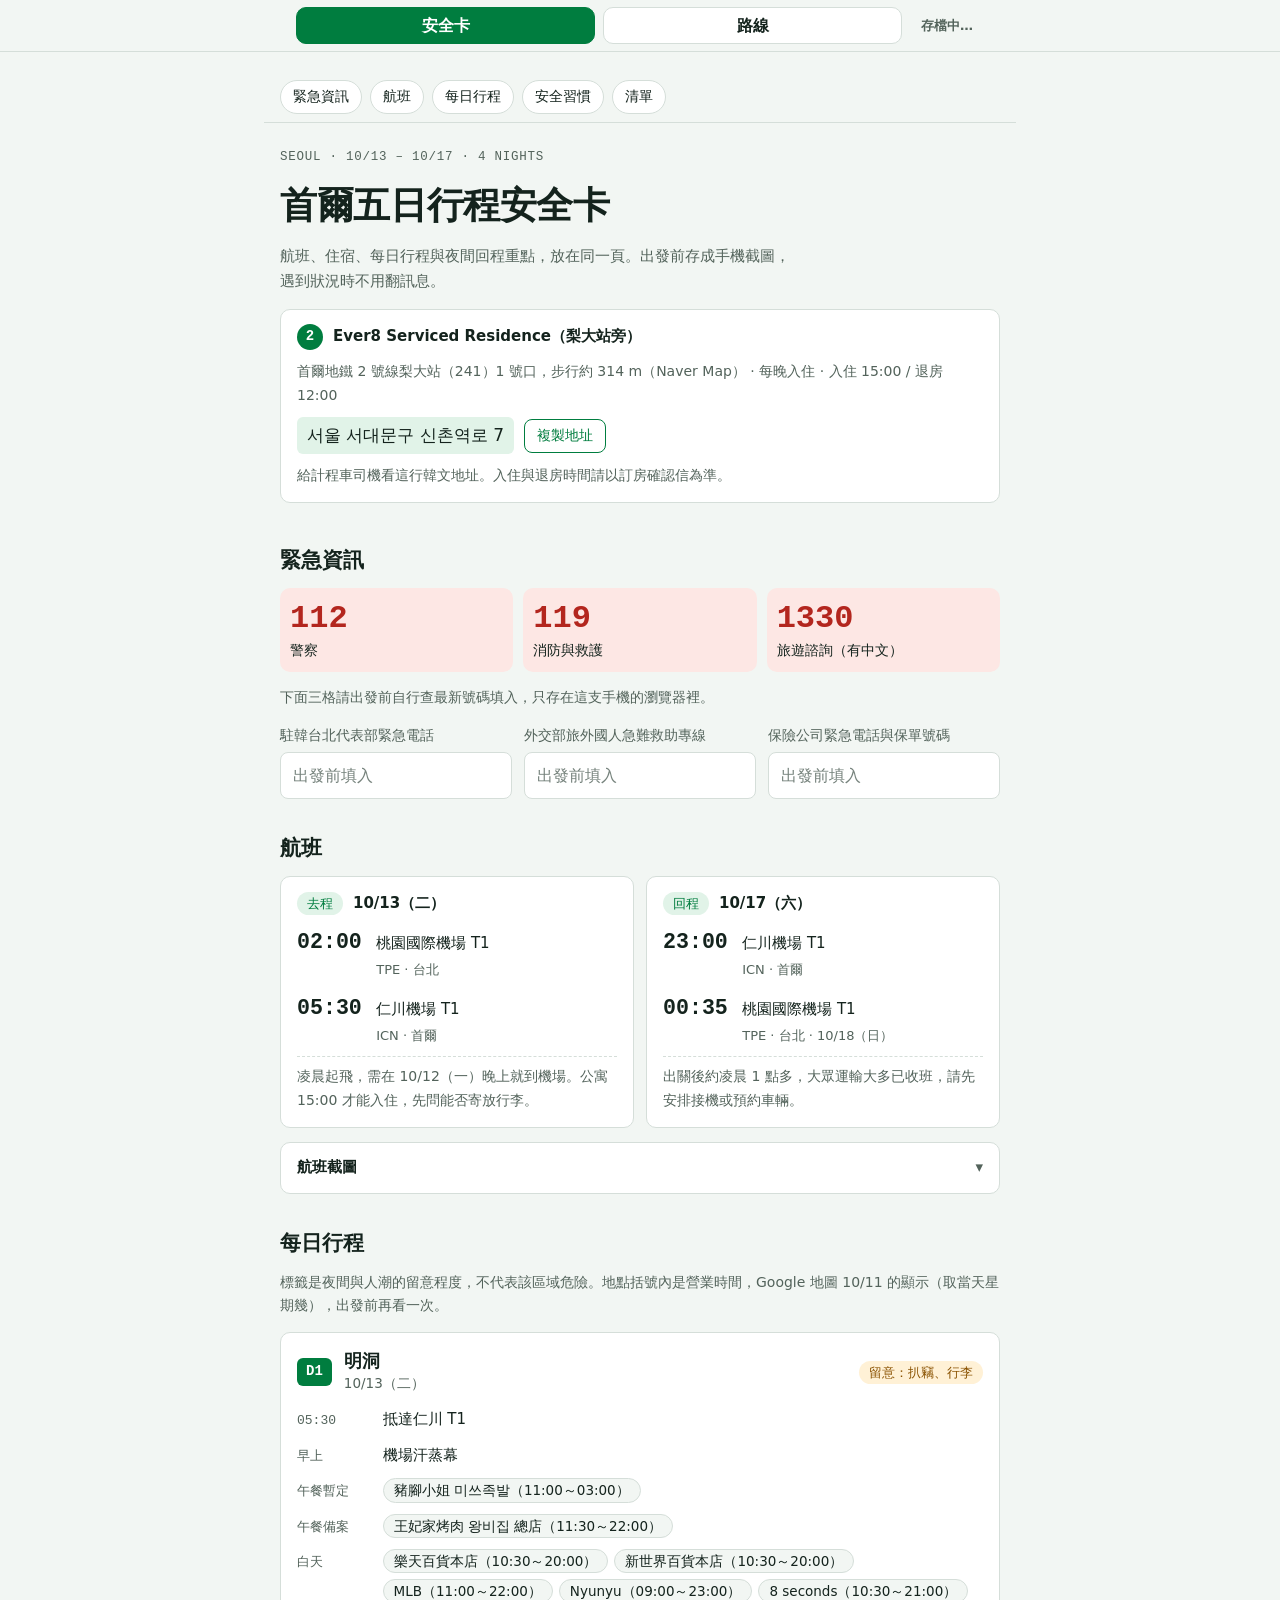
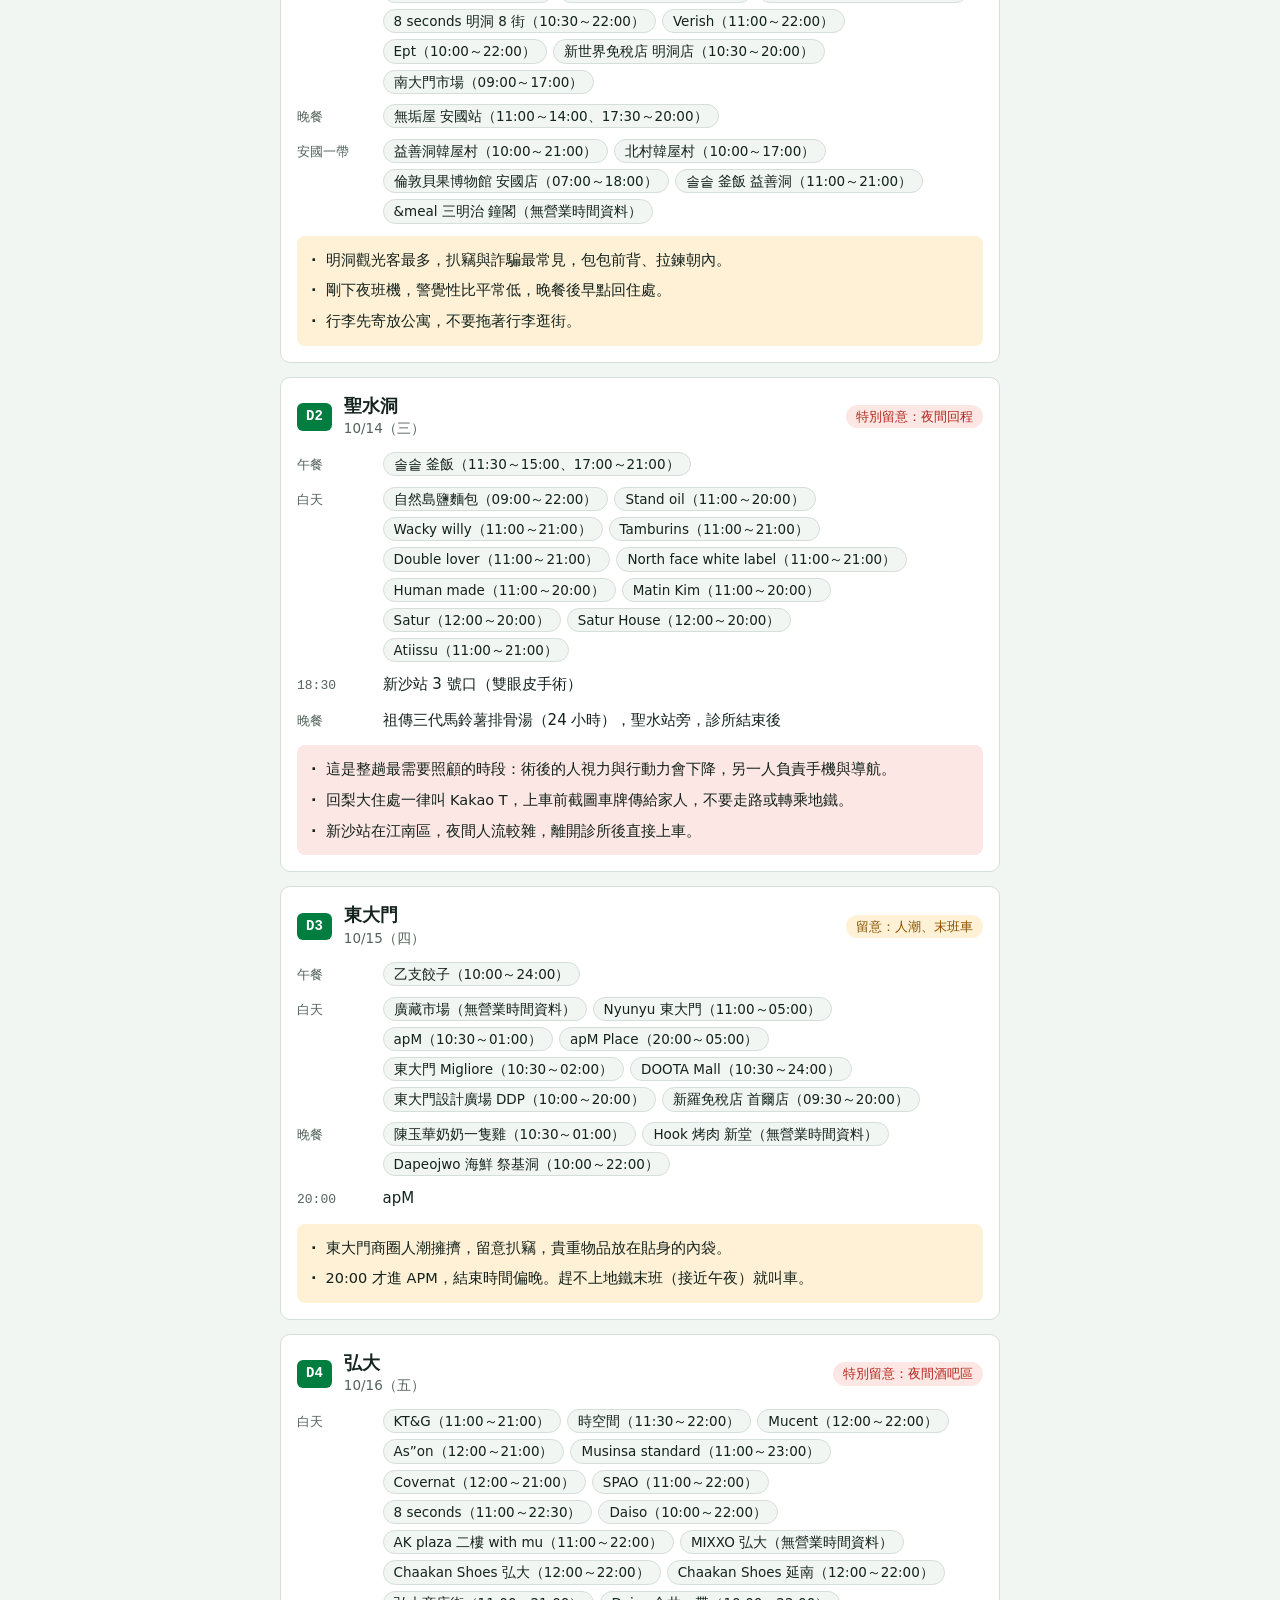
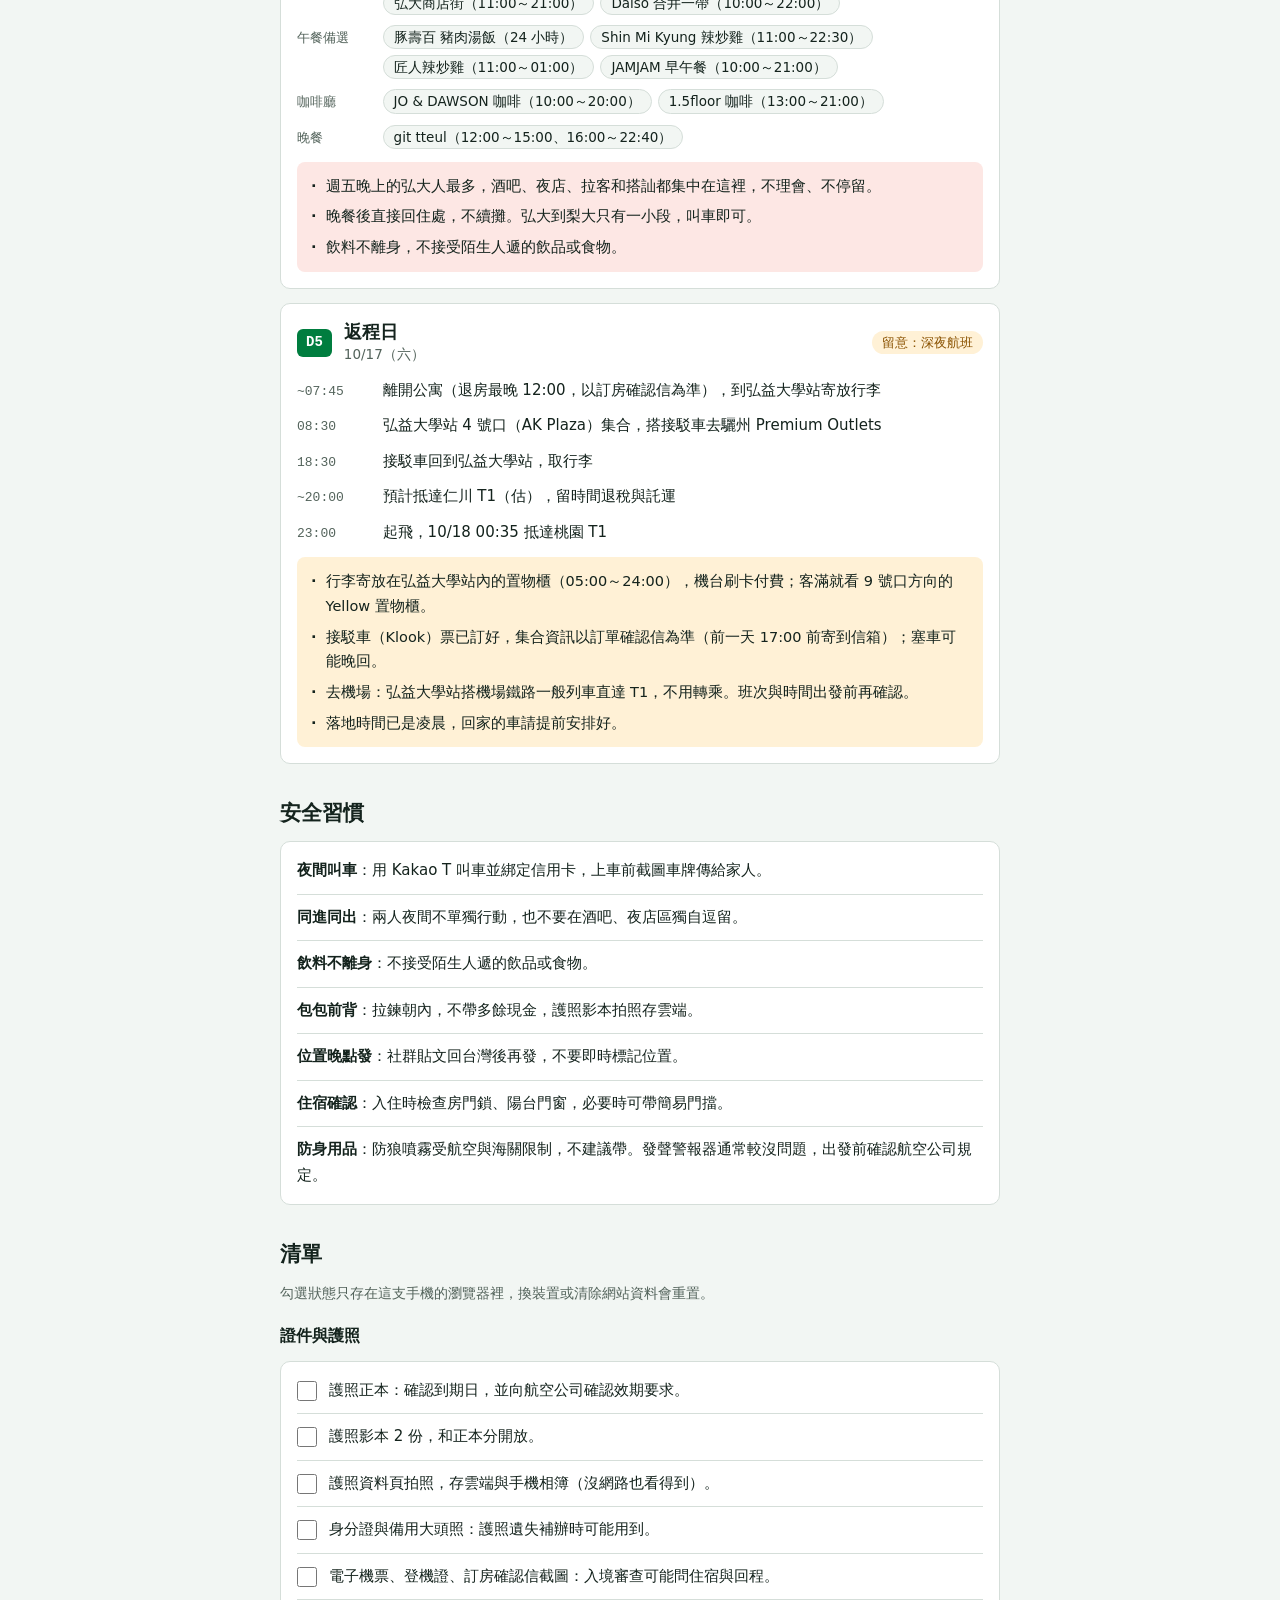
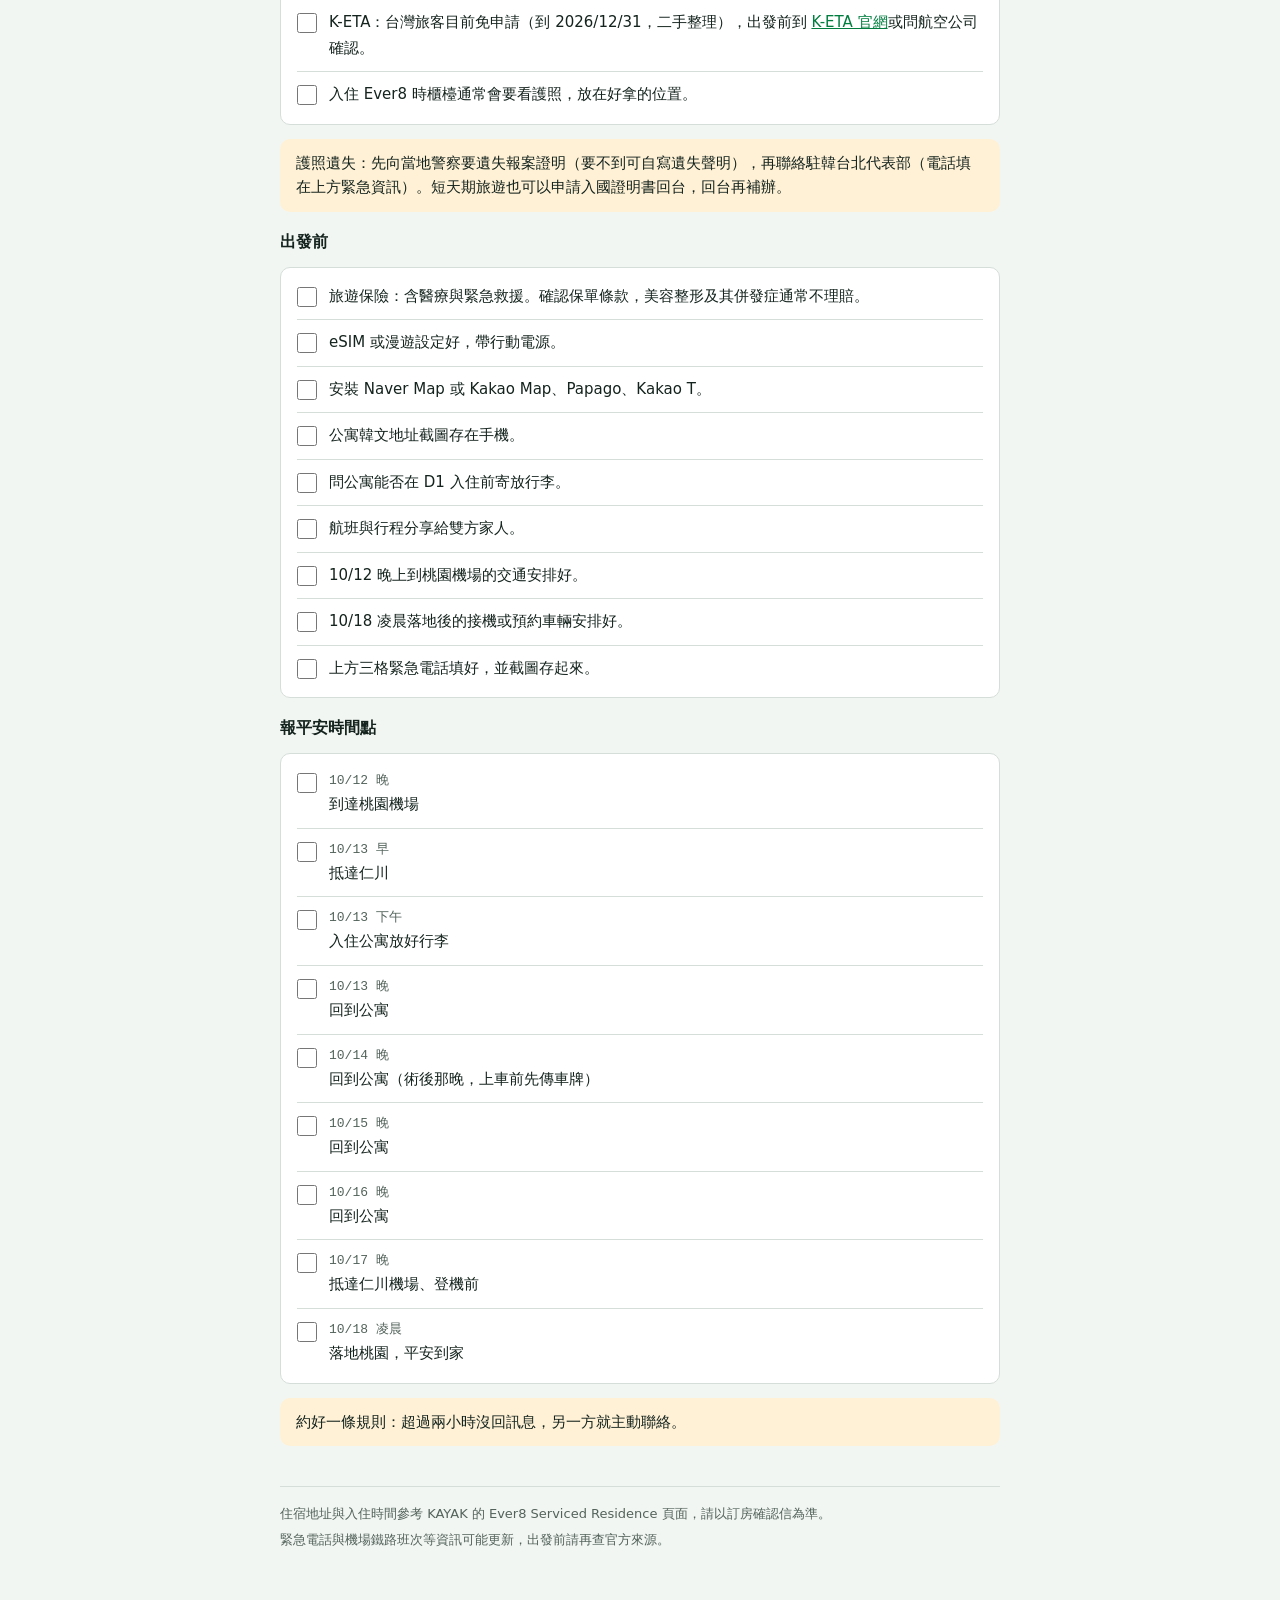
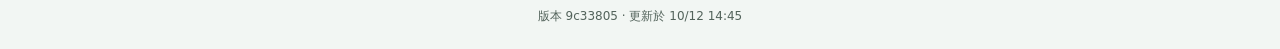
==== commit e9027061: "D5 拿掉訂票相關文字（票已由閨蜜訂好） - 路線頁移除「Klook 接駁車（訂票頁）」連結 chip 與「24 小時前可免費取消」，接駁車備註改成「票已訂好，以訂單確認信為準」 - 安全卡 D5 的" ====
--- a/seoul-pwa/index.html
+++ b/seoul-pwa/index.html
@@ -4,7 +4,7 @@
 <meta charset="utf-8">
 <meta name="viewport" content="width=device-width,initial-scale=1,viewport-fit=cover">
 <title>首爾自由行手冊</title>
-<meta name="build-id" content="2190e0e19d0d">
+<meta name="build-id" content="9c3380555bf7">
 <meta name="robots" content="noindex,nofollow">
 <link rel="manifest" href="manifest.webmanifest">
 <link rel="icon" href="icons/icon-192.png">
@@ -721,7 +721,7 @@
         </dl>
         <ul class="notes l1">
           <li>行李寄放在弘益大學站內的置物櫃（05:00～24:00），機台刷卡付費；客滿就看 9 號口方向的 Yellow 置物櫃。</li>
-          <li>接駁車（Klook）要先訂好，24 小時前可免費取消；最終集合資訊會在前一天 17:00 前寄到信箱，塞車可能晚回。</li>
+          <li>接駁車（Klook）票已訂好，集合資訊以訂單確認信為準（前一天 17:00 前寄到信箱）；塞車可能晚回。</li>
           <li>去機場：弘益大學站搭機場鐵路一般列車直達 T1，不用轉乘。班次與時間出發前再確認。</li>
           <li>落地時間已是凌晨，回家的車請提前安排好。</li>
         </ul>
@@ -1000,7 +1000,7 @@
 <text class="tx" x="59" y="281">接駁車回程（Klook）</text>
 <rect class="pill arex" x="50" y="363" width="190" height="20" rx="10"/>
 <text class="tx" x="59" y="377">機場鐵路一般列車（往仁川機場）</text>
-</svg><div class="legend"><span><i class="sw" style="background:var(--l2)"></i>2 號線</span><span><i class="sw" style="background:var(--l3)"></i>3 號線</span><span><i class="sw" style="background:var(--l4)"></i>4 號線</span><span><i class="sw" style="background:var(--larex)"></i>機場鐵路</span><span><i class="sw dashsw"></i>步行或待確認</span></div></div><h3 class="h3">寄放行李：弘益大學站</h3><ul class="note"><li>站內有置物櫃，05:00～24:00 可用：機場鐵路 B2 的 3、4 號口附近、2 號線 2／8 號口附近。早上寄、晚上取都來得及。</li><li>機台刷卡付費，以 4 小時為單位、超過加價。客滿的備案：9 號口方向的 Yellow 置物櫃（07:00～23:00）。位置與價格出自部落格與首爾市 2019 年的介紹，現場以機台為準。</li></ul><h3 class="h3">驪州 Premium Outlets</h3><div class="chips"><a href="https://www.google.com/maps?cid=2261869269338785962" target="_blank" rel="noopener">驪州 Premium Outlets（<em class="hr">10:30～21:00</em>）</a><a href="https://www.klook.com/zh-TW/activity/191022-yeoju-premium-outlets-shuttle-bus-from-seoul/" target="_blank" rel="noopener">Klook 接駁車（訂票頁）</a></div><ul class="note"><li>括號內是營業時間，Google 地圖 10/11 的顯示（取當天星期幾），出發前再看一次。</li><li>接駁車：08:30 弘益大學站 4 號口（AK Plaza）集合；outlet 10:30～17:00 自由活動；18:30 回到弘益大學站。以上是 Klook 商品頁寫的，實際以訂票後的確認信為準（出發前一天 17:00 前寄到信箱）。</li><li>24 小時前可免費取消。塞車可能晚回，有旅客評價寫 19:10 才回到首爾。</li></ul><h3 class="h3">回機場</h3><ul class="note"><li>取行李後在弘益大學站搭機場鐵路（A 線）一般列車，直達 T1，不用轉乘；直通列車不停弘益大學站。T1 在 T2 前一站，T1 下車。</li><li>預計 ~20:00 抵達 T1（接駁車準時的話，估）。行李太多或趕時間：叫 Kakao T 直達 T1。</li></ul></div></div>
+</svg><div class="legend"><span><i class="sw" style="background:var(--l2)"></i>2 號線</span><span><i class="sw" style="background:var(--l3)"></i>3 號線</span><span><i class="sw" style="background:var(--l4)"></i>4 號線</span><span><i class="sw" style="background:var(--larex)"></i>機場鐵路</span><span><i class="sw dashsw"></i>步行或待確認</span></div></div><h3 class="h3">寄放行李：弘益大學站</h3><ul class="note"><li>站內有置物櫃，05:00～24:00 可用：機場鐵路 B2 的 3、4 號口附近、2 號線 2／8 號口附近。早上寄、晚上取都來得及。</li><li>機台刷卡付費，以 4 小時為單位、超過加價。客滿的備案：9 號口方向的 Yellow 置物櫃（07:00～23:00）。位置與價格出自部落格與首爾市 2019 年的介紹，現場以機台為準。</li></ul><h3 class="h3">驪州 Premium Outlets</h3><div class="chips"><a href="https://www.google.com/maps?cid=2261869269338785962" target="_blank" rel="noopener">驪州 Premium Outlets（<em class="hr">10:30～21:00</em>）</a></div><ul class="note"><li>括號內是營業時間，Google 地圖 10/11 的顯示（取當天星期幾），出發前再看一次。</li><li>接駁車（Klook，票已訂好）：08:30 弘益大學站 4 號口（AK Plaza）集合；outlet 10:30～17:00 自由活動；18:30 回到弘益大學站。以上是 Klook 商品頁寫的，實際以訂單確認信為準（出發前一天 17:00 前寄到信箱）。</li><li>塞車可能晚回，有旅客評價寫 19:10 才回到首爾。</li></ul><h3 class="h3">回機場</h3><ul class="note"><li>取行李後在弘益大學站搭機場鐵路（A 線）一般列車，直達 T1，不用轉乘；直通列車不停弘益大學站。T1 在 T2 前一站，T1 下車。</li><li>預計 ~20:00 抵達 T1（接駁車準時的話，估）。行李太多或趕時間：叫 Kakao T 直達 T1。</li></ul></div></div>
 <section class="mapsec" aria-label="地鐵路線圖">
   <button type="button" id="mapbtn" class="mapbtn" aria-expanded="false" aria-controls="mapbox"><span>首爾地鐵路線圖</span><span class="chev" aria-hidden="true">▾</span></button>
   <div id="mapbox" class="mapbox" hidden>
@@ -1237,7 +1237,7 @@
   else if (days.indexOf(h) >= 0) { cur.top = 'routes'; cur.day = h; }
   paint();
 })();
-</script><p class="buildinfo">版本 2190e0e · 更新於 10/12 14:29</p>
+</script><p class="buildinfo">版本 9c33805 · 更新於 10/12 14:45</p>
 <style>
   .topbar-in.has-offl { grid-template-columns: 1fr 1fr auto; }
   .offl { font: inherit; font-size: 13px; font-weight: 600; line-height: 1.2; padding: 0 10px; border-radius: 10px;
